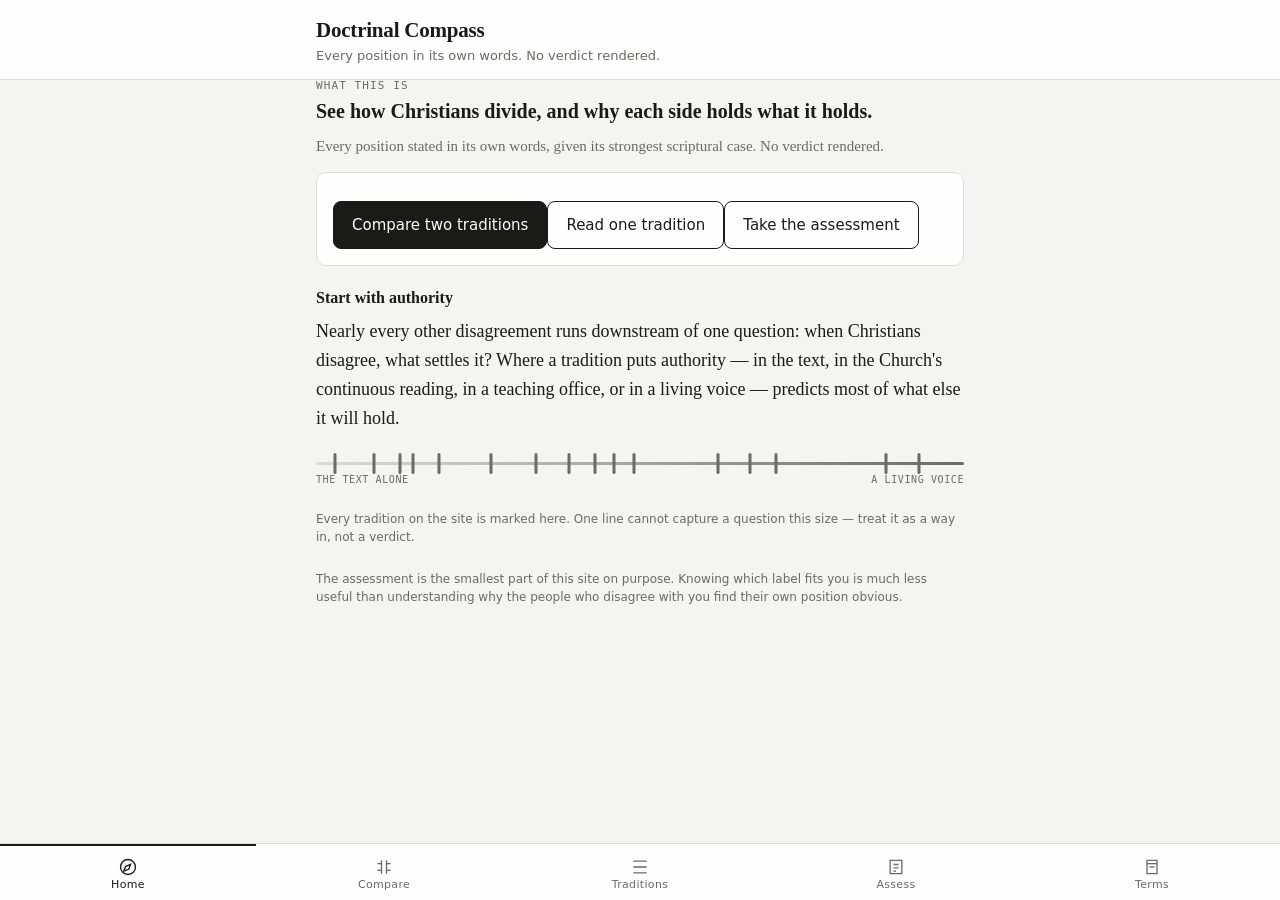
==== index.html @ 399a0737 "Add files via upload" ====
<!doctype html>
<html lang="en">
<head>
<meta charset="utf-8">
<meta name="viewport" content="width=device-width, initial-scale=1, viewport-fit=cover">
<title>Doctrinal Compass — how Christian traditions differ, and why</title>
<meta name="description" content="Compare Christian traditions side by side: where each places authority, which books it receives, and how it understands God. Every position stated in its own words, with its own scriptural case. No verdict rendered.">
<meta name="theme-color" content="#f5f4f1">

<meta property="og:title" content="Doctrinal Compass">
<meta property="og:description" content="Compare Christian traditions side by side. Every position in its own words, with its own scriptural case. No verdict rendered.">
<meta property="og:type" content="website">
<meta property="og:url" content="https://doctrinalcompass.org/">

<link rel="canonical" href="https://doctrinalcompass.org/">
<link rel="stylesheet" href="styles.css">
</head>
<body>

<header class="masthead">
  <div class="wrap">
    <h1>Doctrinal Compass</h1>
    <p>Every position in its own words. No verdict rendered.</p>
  </div>
</header>

<main class="wrap" id="app"><!-- rendered by app.js --></main>

<nav class="tabs" aria-label="Sections">
  <a href="#/">
    <svg viewBox="0 0 24 24" aria-hidden="true"><circle cx="12" cy="12" r="9"/><path d="M15 9l-2.2 5.8L7 17l2.2-5.8z"/></svg>
    Home
  </a>
  <a href="#/compare">
    <svg viewBox="0 0 24 24" aria-hidden="true"><path d="M9 4v16M15 4v16"/><path d="M4 8h5M15 8h5M4 16h5M15 16h5"/></svg>
    Compare
  </a>
  <a href="#/traditions">
    <svg viewBox="0 0 24 24" aria-hidden="true"><path d="M4 5h16M4 12h16M4 19h16"/></svg>
    Traditions
  </a>
  <a href="#/test">
    <svg viewBox="0 0 24 24" aria-hidden="true"><path d="M5 4h14v16H5z"/><path d="M9 9h6M9 13h6M9 17h3"/></svg>
    Assess
  </a>
  <a href="#/glossary">
    <svg viewBox="0 0 24 24" aria-hidden="true"><path d="M6 4h12v16H6z"/><path d="M6 8h12"/><path d="M9 12h6"/></svg>
    Terms
  </a>
</nav>

<dialog class="glossary" id="glossary-dialog" aria-label="Definition"></dialog>

<noscript>
  <div class="wrap" style="padding:24px 16px">
    <h2>This site needs JavaScript</h2>
    <p>Every page here is built from one shared data file so that no tradition can drift out of sync with another. That rendering happens in your browser.</p>
  </div>
</noscript>

<script src="savecode.js"></script>
<script src="content.js"></script>
<script src="app.js"></script>
</body>
</html>
---- styles.css ----
/* Doctrinal Compass — styles.css
 *
 * Palette note: there is no single brand accent. The two comparison colours
 * (seat A slate-blue, seat B umber) are equal in weight and saturation on
 * purpose. Nothing on this site should look like the favoured side.
 */

:root {
  --paper:  #f5f4f1;
  --card:   #fffefc;
  --ink:    #1b1a17;
  --muted:  #6b6a64;
  --rule:   #dedcd6;
  --sunk:   #eceae5;

  --seat-a: #2e5266;
  --seat-b: #6b4e3d;
  --flag:   #8a6d1f;

  --serif: "Iowan Old Style", "Palatino Linotype", Palatino, Georgia, serif;
  --sans:  system-ui, -apple-system, "Segoe UI", Roboto, sans-serif;
  --mono:  ui-monospace, "SF Mono", SFMono-Regular, Menlo, Consolas, monospace;

  --pad: 16px;
}

* { box-sizing: border-box; }

html { -webkit-text-size-adjust: 100%; }

body {
  margin: 0;
  background: var(--paper);
  color: var(--ink);
  font: 400 17px/1.6 var(--serif);
  padding-bottom: calc(72px + env(safe-area-inset-bottom));
}

.wrap { max-width: 680px; margin: 0 auto; padding: 0 var(--pad); }

/* ---------- masthead ---------- */

header.masthead {
  border-bottom: 1px solid var(--rule);
  background: var(--card);
  padding: 18px 0 14px;
}

.masthead h1 {
  margin: 0;
  font: 600 21px/1.2 var(--serif);
  letter-spacing: -0.01em;
}

.masthead p {
  margin: 4px 0 0;
  font: 400 13px/1.4 var(--sans);
  color: var(--muted);
}

/* ---------- bottom nav ---------- */

nav.tabs {
  position: fixed;
  bottom: 0; left: 0; right: 0;
  display: flex;
  background: var(--card);
  border-top: 1px solid var(--rule);
  padding-bottom: env(safe-area-inset-bottom);
  z-index: 20;
}

nav.tabs a {
  flex: 1;
  min-height: 56px;
  display: flex;
  flex-direction: column;
  align-items: center;
  justify-content: center;
  gap: 2px;
  text-decoration: none;
  color: var(--muted);
  font: 500 11px/1 var(--sans);
  letter-spacing: 0.03em;
  border-top: 2px solid transparent;
}

nav.tabs a[aria-current="page"] { color: var(--ink); border-top-color: var(--ink); }
nav.tabs svg { width: 20px; height: 20px; fill: none; stroke: currentColor; stroke-width: 1.6; }

/* ---------- generic ---------- */

main { padding: 20px 0 32px; }

h2 { margin: 0 0 10px; font: 600 20px/1.25 var(--serif); }
h3 { margin: 22px 0 8px; font: 600 16px/1.3 var(--serif); }

p { margin: 0 0 14px; }

.lede { color: var(--muted); font-size: 15px; }

.eyebrow {
  font: 500 11px/1 var(--mono);
  letter-spacing: 0.1em;
  text-transform: uppercase;
  color: var(--muted);
  margin-bottom: 8px;
}

.card {
  background: var(--card);
  border: 1px solid var(--rule);
  border-radius: 10px;
  padding: 16px;
  margin-bottom: 14px;
}

.stack > * + * { margin-top: 12px; }

button, .btn {
  display: inline-flex;
  align-items: center;
  justify-content: center;
  min-height: 48px;
  padding: 0 18px;
  border: 1px solid var(--ink);
  border-radius: 8px;
  background: var(--ink);
  color: var(--card);
  font: 500 15px var(--sans);
  text-decoration: none;
  cursor: pointer;
}

button.ghost, .btn.ghost { background: transparent; color: var(--ink); }
button.small { min-height: 38px; font-size: 13px; padding: 0 12px; }
button:disabled { opacity: 0.45; cursor: default; }

button:focus-visible, a:focus-visible, select:focus-visible, textarea:focus-visible {
  outline: 2px solid var(--seat-a);
  outline-offset: 2px;
}

.row { display: flex; gap: 8px; flex-wrap: wrap; }
.row > * { flex: 1 1 auto; }

select, textarea {
  width: 100%;
  min-height: 48px;
  padding: 10px 12px;
  border: 1px solid var(--rule);
  border-radius: 8px;
  background: var(--card);
  color: var(--ink);
  font: 400 15px var(--sans);
}

textarea { min-height: 96px; font: 400 13px/1.5 var(--mono); word-break: break-all; }

/* ---------- glossary terms ---------- */

.term {
  border: 0;
  background: none;
  padding: 0;
  min-height: 0;
  font: inherit;
  color: inherit;
  border-bottom: 1px dotted var(--muted);
  cursor: pointer;
}

.term::after { content: "\00a0?"; font: 500 10px var(--mono); vertical-align: super; color: var(--muted); }

dialog.glossary {
  border: 1px solid var(--rule);
  border-radius: 12px;
  padding: 18px;
  max-width: 420px;
  width: calc(100% - 32px);
  background: var(--card);
  color: var(--ink);
}

dialog.glossary::backdrop { background: rgba(27, 26, 23, 0.4); }
dialog.glossary h4 { margin: 0 0 8px; font: 600 17px var(--serif); }
dialog.glossary p { font-size: 15px; }
dialog.glossary .also { font: 400 13px var(--sans); color: var(--muted); }

/* ---------- authority spectrum (the signature element) ---------- */

.spectrum { margin: 18px 0 6px; }

.spectrum-track {
  position: relative;
  height: 3px;
  background: linear-gradient(90deg, var(--rule), var(--muted));
  border-radius: 2px;
  margin: 30px 0 8px;
}

.spectrum-mark {
  position: absolute;
  top: -9px;
  width: 3px;
  height: 21px;
  background: var(--muted);
  border-radius: 2px;
  transform: translateX(-50%);
  transition: background 200ms ease;
}

.spectrum-mark.a { background: var(--seat-a); width: 5px; height: 27px; top: -12px; }
.spectrum-mark.b { background: var(--seat-b); width: 5px; height: 27px; top: -12px; }

.spectrum-ends {
  display: flex;
  justify-content: space-between;
  font: 500 10px/1.3 var(--mono);
  letter-spacing: 0.06em;
  text-transform: uppercase;
  color: var(--muted);
  gap: 12px;
}

.spectrum-ends span:last-child { text-align: right; }

/* ---------- comparison ---------- */

.seats { display: flex; gap: 8px; margin-bottom: 16px; }
.seats > div { flex: 1; min-width: 0; }

.seat-label {
  font: 500 11px/1 var(--mono);
  letter-spacing: 0.08em;
  text-transform: uppercase;
  margin-bottom: 6px;
}

.seat-label.a { color: var(--seat-a); }
.seat-label.b { color: var(--seat-b); }

.axis-block { border-top: 1px solid var(--rule); padding-top: 16px; margin-top: 16px; }
.axis-block h3 { margin-top: 0; }

.axis-question { font: 400 14px/1.5 var(--sans); color: var(--muted); margin-bottom: 14px; }

.position {
  border-left: 3px solid var(--rule);
  padding: 2px 0 2px 12px;
  margin-bottom: 14px;
}

.position.a { border-left-color: var(--seat-a); }
.position.b { border-left-color: var(--seat-b); }

.position .who { font: 600 13px/1.3 var(--sans); margin-bottom: 4px; }
.position .what { margin: 0 0 8px; font-size: 16px; }

.position .why {
  margin: 0;
  font-size: 15px;
  color: var(--ink);
  background: var(--sunk);
  padding: 10px 12px;
  border-radius: 6px;
}

.position .why b {
  display: block;
  font: 500 10px/1 var(--mono);
  letter-spacing: 0.08em;
  text-transform: uppercase;
  color: var(--muted);
  margin-bottom: 6px;
}

.refs { margin-top: 8px; font: 400 12px/1.5 var(--mono); color: var(--muted); }
.refs span { display: block; }

.divergence {
  font: 500 12px/1.4 var(--sans);
  color: var(--muted);
  padding: 8px 10px;
  background: var(--sunk);
  border-radius: 6px;
  margin-bottom: 14px;
}

/* ---------- verify flag ---------- */

.verify {
  display: inline-block;
  font: 600 9px/1 var(--mono);
  letter-spacing: 0.1em;
  color: var(--flag);
  border: 1px solid var(--flag);
  border-radius: 3px;
  padding: 3px 4px;
  vertical-align: 1px;
}

.unwritten {
  font: 400 14px var(--sans);
  color: var(--muted);
  background: var(--sunk);
  border-radius: 6px;
  padding: 12px;
}

/* ---------- list of traditions ---------- */

.tradition-list { list-style: none; margin: 0; padding: 0; }

.tradition-list li { border-bottom: 1px solid var(--rule); }

.tradition-list button {
  width: 100%;
  min-height: 60px;
  justify-content: flex-start;
  text-align: left;
  border: 0;
  border-radius: 0;
  background: none;
  color: var(--ink);
  padding: 12px 0;
  flex-direction: column;
  align-items: flex-start;
  gap: 3px;
}

.tradition-list .name { font: 600 16px var(--serif); }
.tradition-list .locus { font: 400 12px var(--sans); color: var(--muted); }

/* ---------- test ---------- */

.progress { font: 500 11px var(--mono); letter-spacing: 0.08em; color: var(--muted); margin-bottom: 10px; }

.progress-track { height: 2px; background: var(--rule); border-radius: 2px; margin-bottom: 20px; }
.progress-track span { display: block; height: 100%; background: var(--ink); border-radius: 2px; transition: width 220ms ease; }

.choice {
  display: block;
  width: 100%;
  text-align: left;
  min-height: 56px;
  padding: 14px;
  margin-bottom: 8px;
  border: 1px solid var(--rule);
  border-radius: 8px;
  background: var(--card);
  color: var(--ink);
  font: 400 16px/1.4 var(--serif);
  justify-content: flex-start;
}

.choice[aria-pressed="true"] { border-color: var(--ink); border-width: 2px; padding: 13px; }

.result-headline {
  font: 600 24px/1.2 var(--serif);
  margin: 6px 0 4px;
}

.result-sub { font: 400 14px var(--sans); color: var(--muted); margin-bottom: 18px; }

.result-caveat {
  font: 400 13px/1.55 var(--sans);
  color: var(--muted);
  border-left: 3px solid var(--rule);
  padding-left: 12px;
  margin-bottom: 18px;
}

.diverge-item { border-top: 1px solid var(--rule); padding: 14px 0; }
.diverge-item .axis-name { font: 600 14px var(--sans); margin-bottom: 6px; }
.diverge-item .mine, .diverge-item .theirs { font-size: 15px; margin: 0 0 6px; }
.diverge-item .tag { font: 500 10px var(--mono); letter-spacing: 0.08em; text-transform: uppercase; color: var(--muted); }

.company { font: 400 13px/1.5 var(--sans); color: var(--muted); }

/* ---------- misc ---------- */

.footnote { font: 400 12px/1.5 var(--sans); color: var(--muted); margin-top: 24px; }

[hidden] { display: none !important; }

.sr-only {
  position: absolute; width: 1px; height: 1px;
  padding: 0; margin: -1px; overflow: hidden;
  clip: rect(0,0,0,0); white-space: nowrap; border: 0;
}

@media (prefers-reduced-motion: reduce) {
  * { transition: none !important; }
}

@media (min-width: 620px) {
  body { font-size: 18px; }
  .seats { gap: 14px; }
}
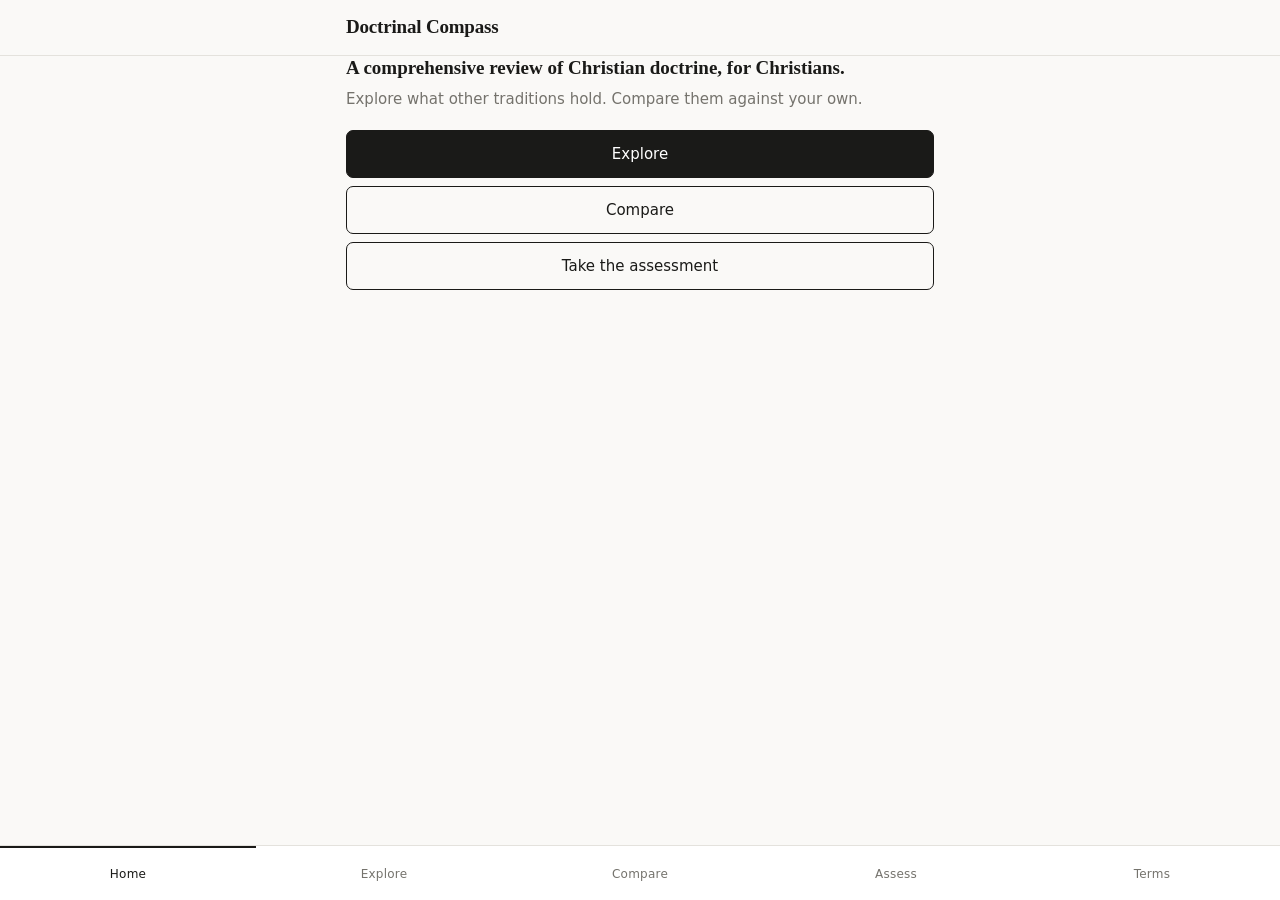
==== commit 342e7d3b: "Add files via upload" ====
--- a/index.html
+++ b/index.html
@@ -3,63 +3,1467 @@
 <head>
 <meta charset="utf-8">
 <meta name="viewport" content="width=device-width, initial-scale=1, viewport-fit=cover">
-<title>Doctrinal Compass — how Christian traditions differ, and why</title>
-<meta name="description" content="Compare Christian traditions side by side: where each places authority, which books it receives, and how it understands God. Every position stated in its own words, with its own scriptural case. No verdict rendered.">
-<meta name="theme-color" content="#f5f4f1">
-
-<meta property="og:title" content="Doctrinal Compass">
-<meta property="og:description" content="Compare Christian traditions side by side. Every position in its own words, with its own scriptural case. No verdict rendered.">
-<meta property="og:type" content="website">
-<meta property="og:url" content="https://doctrinalcompass.org/">
-
+<title>Doctrinal Compass</title>
+<meta name="description" content="A comprehensive review of Christian doctrine, for Christians. Explore what other traditions hold and compare them against your own.">
+<meta name="theme-color" content="#faf9f7">
 <link rel="canonical" href="https://doctrinalcompass.org/">
-<link rel="stylesheet" href="styles.css">
+<style>
+/* Doctrinal Compass — styles.css */
+
+:root {
+  --paper: #faf9f7;
+  --card:  #ffffff;
+  --ink:   #1a1a18;
+  --muted: #75736d;
+  --rule:  #e4e2dd;
+  --sunk:  #f1efea;
+
+  --a: #2f5568;
+  --b: #6d4f3c;
+
+  --serif: "Iowan Old Style", Palatino, Georgia, serif;
+  --sans:  system-ui, -apple-system, "Segoe UI", Roboto, sans-serif;
+  --mono:  ui-monospace, "SF Mono", Menlo, Consolas, monospace;
+}
+
+* { box-sizing: border-box; }
+html { -webkit-text-size-adjust: 100%; }
+
+body {
+  margin: 0;
+  background: var(--paper);
+  color: var(--ink);
+  font: 400 17px/1.55 var(--serif);
+  padding-bottom: calc(70px + env(safe-area-inset-bottom));
+}
+
+.wrap { max-width: 620px; margin: 0 auto; padding: 0 16px; }
+
+header.masthead { border-bottom: 1px solid var(--rule); padding: 16px 0; }
+.masthead h1 { margin: 0; font: 600 19px/1.2 var(--serif); letter-spacing: -0.01em; }
+
+nav.tabs {
+  position: fixed; bottom: 0; left: 0; right: 0;
+  display: flex; background: var(--card);
+  border-top: 1px solid var(--rule);
+  padding-bottom: env(safe-area-inset-bottom);
+  z-index: 20;
+}
+
+nav.tabs a {
+  flex: 1; min-height: 54px;
+  display: flex; align-items: center; justify-content: center;
+  text-decoration: none; color: var(--muted);
+  font: 500 12px var(--sans); letter-spacing: 0.02em;
+  border-top: 2px solid transparent;
+}
+
+nav.tabs a[aria-current="page"] { color: var(--ink); border-top-color: var(--ink); }
+
+main { padding: 22px 0 30px; }
+
+h2 { margin: 0 0 8px; font: 600 19px/1.25 var(--serif); }
+h3 { margin: 20px 0 6px; font: 600 15px/1.3 var(--serif); }
+p  { margin: 0 0 12px; }
+
+.lede { color: var(--muted); font: 400 15px/1.5 var(--sans); }
+
+.eyebrow {
+  font: 500 10px/1 var(--mono); letter-spacing: 0.1em;
+  text-transform: uppercase; color: var(--muted); margin-bottom: 7px;
+}
+
+.card {
+  background: var(--card); border: 1px solid var(--rule);
+  border-radius: 8px; padding: 14px; margin-bottom: 12px;
+}
+
+button, .btn {
+  display: flex; align-items: center; justify-content: center;
+  width: 100%; min-height: 48px; padding: 0 16px; margin-bottom: 8px;
+  border: 1px solid var(--ink); border-radius: 7px;
+  background: var(--ink); color: var(--card);
+  font: 500 15px var(--sans); text-decoration: none; cursor: pointer;
+}
+
+.btn.ghost, button.ghost { background: transparent; color: var(--ink); }
+button.small, .btn.small { min-height: 40px; font-size: 13px; width: auto; }
+button:focus-visible, a:focus-visible, select:focus-visible, textarea:focus-visible {
+  outline: 2px solid var(--a); outline-offset: 2px;
+}
+
+.row { display: flex; gap: 8px; }
+.row > * { flex: 1; margin-bottom: 0; }
+
+select, textarea {
+  width: 100%; min-height: 46px; padding: 9px 11px;
+  border: 1px solid var(--rule); border-radius: 7px;
+  background: var(--card); color: var(--ink); font: 400 15px var(--sans);
+}
+
+textarea { min-height: 84px; font: 400 12px/1.5 var(--mono); word-break: break-all; }
+
+/* glossary */
+.term { border: 0; background: none; padding: 0; margin: 0; min-height: 0; width: auto;
+        display: inline; font: inherit; color: inherit;
+        border-bottom: 1px dotted var(--muted); cursor: pointer; }
+.term::after { content: "\00a0?"; font: 500 9px var(--mono); vertical-align: super; color: var(--muted); }
+
+dialog.glossary {
+  border: 1px solid var(--rule); border-radius: 10px; padding: 16px;
+  max-width: 400px; width: calc(100% - 32px); background: var(--card); color: var(--ink);
+}
+dialog.glossary::backdrop { background: rgba(26,26,24,0.35); }
+dialog.glossary h4 { margin: 0 0 6px; font: 600 16px var(--serif); }
+dialog.glossary p { font: 400 15px/1.5 var(--sans); }
+
+/* authority bars */
+.auth { margin: 10px 0 14px; }
+.auth-row { display: flex; align-items: center; gap: 8px; margin-bottom: 5px; }
+.auth-row .k { flex: 0 0 96px; font: 500 11px var(--mono); letter-spacing: 0.04em;
+               text-transform: uppercase; color: var(--muted); }
+.auth-row .bar { flex: 1; height: 6px; background: var(--sunk); border-radius: 3px; overflow: hidden; }
+.auth-row .bar i { display: block; height: 100%; background: var(--muted); border-radius: 3px; }
+.auth-row.a .bar i { background: var(--a); }
+.auth-row.b .bar i { background: var(--b); }
+
+/* lists */
+.list { list-style: none; margin: 0; padding: 0; }
+.list li { border-bottom: 1px solid var(--rule); }
+.list button {
+  width: 100%; min-height: 58px; margin: 0; padding: 11px 0;
+  border: 0; border-radius: 0; background: none; color: var(--ink);
+  flex-direction: column; align-items: flex-start; gap: 2px; text-align: left;
+}
+.list .name { font: 600 16px var(--serif); }
+.list .locus { font: 400 12px var(--sans); color: var(--muted); }
+.list .agree { font: 500 11px var(--mono); color: var(--muted); }
+
+/* positions */
+.axis-block { border-top: 1px solid var(--rule); padding-top: 14px; margin-top: 14px; }
+.axis-block h3 { margin-top: 0; }
+.axis-q { font: 400 13px/1.45 var(--sans); color: var(--muted); margin-bottom: 12px; }
+
+.position { border-left: 3px solid var(--rule); padding-left: 11px; margin-bottom: 13px; }
+.position.a { border-left-color: var(--a); }
+.position.b { border-left-color: var(--b); }
+.position .who { font: 600 12px var(--sans); margin-bottom: 3px; }
+.position .what { margin: 0 0 7px; font-size: 16px; }
+.position .why { margin: 0; font: 400 15px/1.5 var(--serif);
+                 background: var(--sunk); padding: 9px 11px; border-radius: 5px; }
+.position .why b { display: block; font: 500 9px/1 var(--mono); letter-spacing: 0.08em;
+                   text-transform: uppercase; color: var(--muted); margin-bottom: 5px; }
+
+.refs { margin-top: 6px; font: 400 11px/1.5 var(--mono); color: var(--muted); }
+.refs span { display: block; }
+
+.note { font: 400 12px/1.45 var(--sans); color: var(--muted);
+        background: var(--sunk); border-radius: 5px; padding: 8px 10px; margin-bottom: 12px; }
+
+.verify { display: inline-block; font: 600 9px/1 var(--mono); letter-spacing: 0.08em;
+          color: #8a6d1f; border: 1px solid #8a6d1f; border-radius: 3px; padding: 2px 3px; }
+
+.unwritten { font: 400 13px var(--sans); color: var(--muted);
+             background: var(--sunk); border-radius: 5px; padding: 10px; margin: 0; }
+
+/* seats */
+.seats { display: flex; gap: 8px; margin-bottom: 14px; }
+.seats > div { flex: 1; min-width: 0; }
+.seat-label { font: 500 10px/1 var(--mono); letter-spacing: 0.08em;
+              text-transform: uppercase; margin-bottom: 5px; }
+.seat-label.a { color: var(--a); }
+.seat-label.b { color: var(--b); }
+
+/* test */
+.progress { font: 500 10px var(--mono); letter-spacing: 0.08em; color: var(--muted); margin-bottom: 8px; }
+.ptrack { height: 2px; background: var(--rule); margin-bottom: 18px; }
+.ptrack span { display: block; height: 100%; background: var(--ink); }
+
+.choice {
+  min-height: 54px; padding: 13px; margin-bottom: 7px;
+  border: 1px solid var(--rule); border-radius: 7px;
+  background: var(--card); color: var(--ink);
+  font: 400 16px/1.4 var(--serif); justify-content: flex-start; text-align: left;
+}
+
+/* result / agreeability */
+.score { font: 600 34px/1 var(--serif); margin: 2px 0 2px; }
+.score-sub { font: 400 13px var(--sans); color: var(--muted); margin-bottom: 16px; }
+.diverge { border-top: 1px solid var(--rule); padding: 12px 0; }
+.diverge .k { font: 500 10px var(--mono); letter-spacing: 0.08em;
+              text-transform: uppercase; color: var(--muted); }
+.diverge p { margin: 3px 0 8px; font-size: 15px; }
+
+.locked { text-align: center; padding: 30px 0; }
+.locked p { font: 400 15px var(--sans); color: var(--muted); }
+
+.footnote { font: 400 11px/1.45 var(--sans); color: var(--muted); margin-top: 18px; }
+
+[hidden] { display: none !important; }
+
+@media (prefers-reduced-motion: reduce) { * { transition: none !important; } }
+@media (min-width: 600px) { body { font-size: 18px; } }
+
+</style>
 </head>
 <body>
 
 <header class="masthead">
-  <div class="wrap">
-    <h1>Doctrinal Compass</h1>
-    <p>Every position in its own words. No verdict rendered.</p>
-  </div>
+  <div class="wrap"><h1>Doctrinal Compass</h1></div>
 </header>
 
-<main class="wrap" id="app"><!-- rendered by app.js --></main>
+<main class="wrap" id="app"></main>
 
 <nav class="tabs" aria-label="Sections">
-  <a href="#/">
-    <svg viewBox="0 0 24 24" aria-hidden="true"><circle cx="12" cy="12" r="9"/><path d="M15 9l-2.2 5.8L7 17l2.2-5.8z"/></svg>
-    Home
-  </a>
-  <a href="#/compare">
-    <svg viewBox="0 0 24 24" aria-hidden="true"><path d="M9 4v16M15 4v16"/><path d="M4 8h5M15 8h5M4 16h5M15 16h5"/></svg>
-    Compare
-  </a>
-  <a href="#/traditions">
-    <svg viewBox="0 0 24 24" aria-hidden="true"><path d="M4 5h16M4 12h16M4 19h16"/></svg>
-    Traditions
-  </a>
-  <a href="#/test">
-    <svg viewBox="0 0 24 24" aria-hidden="true"><path d="M5 4h14v16H5z"/><path d="M9 9h6M9 13h6M9 17h3"/></svg>
-    Assess
-  </a>
-  <a href="#/glossary">
-    <svg viewBox="0 0 24 24" aria-hidden="true"><path d="M6 4h12v16H6z"/><path d="M6 8h12"/><path d="M9 12h6"/></svg>
-    Terms
-  </a>
+  <a href="#/">Home</a>
+  <a href="#/explore">Explore</a>
+  <a href="#/compare">Compare</a>
+  <a href="#/test">Assess</a>
+  <a href="#/terms">Terms</a>
 </nav>
 
 <dialog class="glossary" id="glossary-dialog" aria-label="Definition"></dialog>
 
-<noscript>
-  <div class="wrap" style="padding:24px 16px">
-    <h2>This site needs JavaScript</h2>
-    <p>Every page here is built from one shared data file so that no tradition can drift out of sync with another. That rendering happens in your browser.</p>
-  </div>
-</noscript>
-
-<script src="savecode.js"></script>
-<script src="content.js"></script>
-<script src="app.js"></script>
+<noscript><div class="wrap" style="padding:24px 0"><p>This site needs JavaScript.</p></div></noscript>
+
+<script>
+/* ============================================================
+   ==                                                        ==
+   ==   E D I T   B E L O W   T H I S   L I N E              ==
+   ==                                                        ==
+   ==   Everything you add to the site lives in this block:  ==
+   ==   glossary terms, axes, traditions, positions, and     ==
+   ==   the assessment questions.                            ==
+   ==                                                        ==
+   ==   Rules that keep the site honest:                     ==
+   ==   - State each position in its own words.              ==
+   ==   - `why` is the reasoning from INSIDE that tradition. ==
+   ==   - `texts` are scripture ADDRESSES, never quotations. ==
+   ==   - Leave verify:true until YOU have read the source.  ==
+   ==   - Keep entries a similar length across traditions.   ==
+   ==                                                        ==
+   ==   Every comma, quote and brace matters. If the site    ==
+   ==   goes blank after an edit, you dropped one — use      ==
+   ==   GitHub's History to revert the last commit.          ==
+   ==                                                        ==
+   ============================================================ */
+
+/* Doctrinal Compass — content.js
+ *
+ * THIS IS THE ONLY FILE YOU EDIT TO ADD CONTENT.
+ * Every page on the site renders from this data, so a tradition page, an axis
+ * page and the comparison view can never drift out of sync with each other.
+ *
+ * Editing rules, so the site keeps its promise:
+ *   1. `what` states the position in the tradition's own terms. Never in the
+ *      terms of its critics.
+ *   2. `why` is the reasoning FROM INSIDE. It answers "why would a thoughtful
+ *      person hold this", not "what's wrong with this".
+ *   3. `texts` are scripture ADDRESSES, never quotations. A reference is
+ *      checkable; a quotation typed from memory is how sites like this die.
+ *   4. `sources` point at primary documents. Anything not personally checked
+ *      against the document keeps verify:true, which prints a VERIFY badge.
+ *      Set verify:false only after YOU have read it in the source.
+ *   5. Keep `what` roughly the same length across traditions on a given axis.
+ *      Unequal length is the most visible bias there is.
+ */
+
+window.DATA = (function () {
+  'use strict';
+
+  /* ================= GLOSSARY ================= */
+  /* Tap any <span data-term="id"> in the copy to open these. */
+
+  var glossary = {
+    'sola-scriptura': {
+      term: 'Sola scriptura',
+      body: 'Scripture is the only infallible rule of faith. Creeds, councils and confessions still carry real authority, but they are subordinate and can in principle be corrected by Scripture.',
+      also: 'Latin: "by Scripture alone." Often confused with solo scriptura.'
+    },
+    'solo-scriptura': {
+      term: 'Solo scriptura',
+      body: 'Scripture is the only authority at all, with no binding role for creed, council or church. The individual reader stands directly before the text.',
+      also: 'A distinct position from sola scriptura, though the two are often blurred together.'
+    },
+    'prima-scriptura': {
+      term: 'Prima scriptura',
+      body: 'Scripture is supreme, but tradition, reason and experience are genuine subordinate authorities rather than merely useful tools.',
+      also: 'Latin: "Scripture first."'
+    },
+    'magisterium': {
+      term: 'Magisterium',
+      body: 'The teaching office of the Catholic Church — the bishops in communion with the Bishop of Rome — charged with authentically interpreting the Word of God.',
+      also: 'Catholic teaching holds that the Magisterium serves the Word of God and is not above it.'
+    },
+    'sacred-tradition': {
+      term: 'Sacred Tradition',
+      body: 'The apostolic preaching handed on in the life of the Church. In Catholic and Orthodox teaching this is not a second body of facts added to the Bible, but the same deposit transmitted in a second mode.',
+      also: 'Distinguish from "traditions" (lowercase) meaning local customs, which both communions agree can change.'
+    },
+    'norma-normans': {
+      term: 'Norma normans / norma normata',
+      body: 'The "norming norm" and the "normed norm." Scripture norms everything else; the creeds and confessions are themselves normed by Scripture, and are authoritative because and insofar as they agree with it.',
+      also: 'Standard Lutheran vocabulary for how confessions can be binding without rivalling Scripture.'
+    },
+    'deuterocanon': {
+      term: 'Deuterocanonical books',
+      body: 'Books including Tobit, Judith, Wisdom, Sirach, Baruch and 1–2 Maccabees, plus additions to Esther and Daniel. Catholics and Orthodox receive them as Scripture; Protestants classify them as Apocrypha and exclude them from the canon.',
+      also: 'Greek-derived term meaning "second canon" — second in the order they were settled, not second in authority.'
+    },
+    'anagignoskomena': {
+      term: 'Anagignoskomena',
+      body: 'Greek for "those which are read." The Orthodox term for the books beyond the Protestant Old Testament that are read in the Church, received as Scripture though sometimes distinguished in rank.',
+      also: 'Orthodox canon lists vary somewhat between local churches.'
+    },
+    'material-sufficiency': {
+      term: 'Material vs. formal sufficiency',
+      body: 'Material sufficiency: everything necessary for salvation is contained in Scripture. Formal sufficiency: Scripture is also clear enough to be rightly interpreted without an external interpreting authority. Some traditions affirm the first and deny the second.',
+      also: 'This distinction resolves many arguments that otherwise talk past each other.'
+    },
+    'perspicuity': {
+      term: 'Perspicuity of Scripture',
+      body: 'The teaching that what is necessary for salvation is clear enough in Scripture that an ordinary reader, with ordinary means, can grasp it.',
+      also: 'Not a claim that every passage is easy.'
+    },
+    'adiaphora': {
+      term: 'Adiaphora',
+      body: 'Matters "indifferent" — practices neither commanded nor forbidden by Scripture, on which the church may legitimately decide for good order.',
+      also: 'Where a tradition draws this line largely determines how much freedom it allows.'
+    },
+    'ceni': {
+      term: 'CENI',
+      body: 'Command, Example and Necessary Inference — a hermeneutic that authorises a practice only if Scripture commands it, shows an approved example of it, or necessarily implies it.',
+      also: 'Paired with the "law of silence": where Scripture does not speak, neither do we.'
+    },
+    'regulative-principle': {
+      term: 'Regulative principle of worship',
+      body: 'Worship may include only what Scripture positively commands. Contrast the normative principle, which permits whatever Scripture does not forbid.',
+      also: 'The same two traditions can share a doctrine of Scripture and still worship very differently because of this.'
+    },
+    'apostolic-succession': {
+      term: 'Apostolic succession',
+      body: 'The continuity of ordained ministry, traced through the laying on of hands from the apostles, understood as guarding the continuity of apostolic teaching.',
+      also: 'Held by Catholic, Orthodox and Anglican bodies, understood differently in each.'
+    },
+    'ecumenical-council': {
+      term: 'Ecumenical council',
+      body: 'A council understood to speak for the whole Church. The first seven, from Nicaea in 325 to Nicaea II in 787, are received by both Catholic and Orthodox Christians.',
+      also: 'Rome counts later councils as ecumenical; the Orthodox do not.'
+    },
+    'homoousios': {
+      term: 'Homoousios',
+      body: 'Greek for "of the same substance." The Nicene term stating that the Son is of the same being as the Father, not merely similar to him.',
+      also: 'This single word is the historic dividing line on the nature of God.'
+    },
+    'filioque': {
+      term: 'Filioque',
+      body: 'Latin for "and the Son." The Western addition to the Nicene Creed stating that the Spirit proceeds from the Father and the Son. The East holds the Spirit proceeds from the Father.',
+      also: 'A disagreement about the creed itself and about who may amend it.'
+    },
+    'modalism': {
+      term: 'Modalism',
+      body: 'The view that Father, Son and Spirit are not three distinct persons but three modes, roles or manifestations of one single person.',
+      also: 'Groups described this way by others often reject the label and prefer their own terms.'
+    },
+    'subordinationism': {
+      term: 'Subordinationism',
+      body: 'The view that the Son, and often the Spirit, are lesser in being than the Father rather than equal in nature.',
+      also: 'Distinguish from functional subordination, which many Trinitarians affirm within an equality of being.'
+    },
+    'continuing-revelation': {
+      term: 'Continuing revelation',
+      body: 'The teaching that God still gives authoritative revelation beyond the biblical canon, whether through a living prophet, a governing body, or direct illumination.',
+      also: 'The canon question and this question are separate: a group can hold a closed canon and still expect ongoing guidance.'
+    },
+    'inner-light': {
+      term: 'Inner Light',
+      body: 'The Quaker term for the immediate presence of Christ teaching the individual and the gathered meeting directly, without an intermediary.',
+      also: 'Also called the Inward Light or "that of God in everyone."'
+    },
+    'inerrancy': {
+      term: 'Inerrancy',
+      body: 'The teaching that Scripture, in its original manuscripts, does not err in what it affirms. Distinguished by its own defenders from a wooden literalism.',
+      also: 'Held most explicitly by conservative evangelical bodies; other traditions prefer "infallible in matters of faith and practice."'
+    }
+  };
+
+  /* ================= AXES ================= */
+
+  var axes = [
+    {
+      id: 'authority',
+      name: 'Where authority sits',
+      question: 'When Christians disagree about what is true, what settles it? This is the deepest division on the site, and most other disagreements run downstream of it.',
+      written: true,
+      spectrum: { left: 'The text alone', right: 'A living voice' }
+    },
+    {
+      id: 'canon',
+      name: 'Which books count',
+      question: 'Before you can ask what Scripture teaches, you have to know what Scripture is. Which books belong, and is the list closed?',
+      written: true
+    },
+    {
+      id: 'godhead',
+      name: 'The nature of God',
+      question: 'Is God three distinct persons in one being, one person in three modes, or three distinct beings united in purpose? The historic creeds answer one way; several modern groups answer differently.',
+      written: true
+    },
+    { id: 'baptism',  name: 'Baptism',            question: 'Who is baptised, by what mode, and what does the act accomplish?', written: false },
+    { id: 'supper',   name: "The Lord's Supper",  question: 'In what sense, if any, is Christ present in the bread and cup?', written: false },
+    { id: 'salvation',name: 'Salvation and election', question: 'How is a person justified, and what part do God and the human will each play?', written: false },
+    { id: 'governance', name: 'Church governance', question: 'Who decides, and by what right? Bishops, elders, the congregation, or a central body?', written: false }
+  ];
+
+  /* ================= TRADITIONS ================= */
+  /* `locus` is the one-line answer to "where does authority sit". */
+  /* `auth` weights that answer 0–5 across four places authority can be put:  */
+  /*   s = scripture, c = the church / a teaching office,                     */
+  /*   t = tradition, r = direct or continuing revelation.                    */
+  /* These are relative weights, not scores. Nothing here ranks traditions.   */
+
+  var AUTH_KEYS = [
+    { k: 's', label: 'Scripture' },
+    { k: 'c', label: 'Church' },
+    { k: 't', label: 'Tradition' },
+    { k: 'r', label: 'Direct revelation' }
+  ];
+
+  var traditions = [
+    { id: 'restoration', name: 'Churches of Christ', family: 'Restoration Movement', locus: 'Scripture alone, no creeds', auth: { s: 5, c: 0, t: 0, r: 0 } },
+    { id: 'baptist',     name: 'Baptist',            family: 'Free Church',          locus: 'Scripture alone; confessions advisory', auth: { s: 5, c: 1, t: 0, r: 0 } },
+    { id: 'nondenom',    name: 'Non-denominational evangelical', family: 'Evangelical', locus: 'Scripture alone; little formal tradition', auth: { s: 5, c: 1, t: 0, r: 0 } },
+    { id: 'reformed',    name: 'Reformed / Presbyterian', family: 'Magisterial Reformation', locus: 'Scripture alone; confessions subordinate', auth: { s: 5, c: 1, t: 1, r: 0 } },
+    { id: 'lutheran',    name: 'Lutheran',           family: 'Magisterial Reformation', locus: 'Scripture norms the confessions', auth: { s: 5, c: 1, t: 2, r: 0 } },
+    { id: 'oneness',     name: 'Oneness Pentecostal', family: 'Pentecostal',          locus: 'Scripture alone, read through the apostolic pattern', auth: { s: 5, c: 1, t: 0, r: 1 } },
+    { id: 'adventist',   name: 'Seventh-day Adventist', family: 'Adventist',          locus: 'Scripture the standard; a prophetic gift under it', auth: { s: 5, c: 1, t: 0, r: 3 } },
+    { id: 'anabaptist',  name: 'Anabaptist / Mennonite', family: 'Radical Reformation', locus: 'Scripture read by the gathered congregation', auth: { s: 5, c: 3, t: 1, r: 1 } },
+    { id: 'pentecostal', name: 'Pentecostal',        family: 'Pentecostal',           locus: 'Scripture first; the Spirit still speaks under it', auth: { s: 4, c: 1, t: 1, r: 3 } },
+    { id: 'methodist',   name: 'Methodist / Wesleyan', family: 'Wesleyan',            locus: 'Scripture first; tradition, reason, experience follow', auth: { s: 4, c: 2, t: 3, r: 2 } },
+    { id: 'anglican',    name: 'Anglican / Episcopal', family: 'English Reformation', locus: 'Scripture supreme; tradition and reason under it', auth: { s: 4, c: 3, t: 3, r: 0 } },
+    { id: 'jw',          name: "Jehovah's Witnesses", family: 'Bible Student movement', locus: 'Scripture, interpreted by the Governing Body', auth: { s: 4, c: 5, t: 0, r: 1 } },
+    { id: 'orthodox',    name: 'Eastern Orthodox',   family: 'Eastern Christianity',  locus: 'Scripture within Holy Tradition', auth: { s: 3, c: 4, t: 5, r: 0 } },
+    { id: 'catholic',    name: 'Roman Catholic',     family: 'Western Catholicism',   locus: 'Scripture and Tradition, read by the Magisterium', auth: { s: 3, c: 5, t: 5, r: 0 } },
+    { id: 'lds',         name: 'Latter-day Saints',  family: 'Latter Day Saint movement', locus: 'Open canon and living prophets', auth: { s: 3, c: 5, t: 1, r: 5 } },
+    { id: 'quaker',      name: 'Quaker (Friends)',   family: 'Radical Reformation',   locus: 'The Spirit speaking directly; Scripture secondary', auth: { s: 2, c: 2, t: 1, r: 5 } }
+  ];
+
+  /* ================= POSITIONS ================= */
+  /* Key format: "traditionId:axisId" */
+
+  var P = {};
+
+  function set(trad, axis, obj) { P[trad + ':' + axis] = obj; }
+
+  /* ---------- AXIS: authority ---------- */
+
+  set('catholic', 'authority', {
+    what: 'Scripture and <span data-term="sacred-tradition">Sacred Tradition</span> are two modes of transmitting one deposit of revelation, and the <span data-term="magisterium">Magisterium</span> is charged with interpreting it authentically. Catholic teaching describes the teaching office as serving the Word of God, not standing above it.',
+    why: 'The Church existed and preached before a single New Testament book was written, and it was the Church that recognised which books were apostolic. On this reading, a Bible detached from the community that produced and canonised it has no way to settle disputed readings, and the history of division is taken as evidence of that.',
+    texts: ['2 Thessalonians 2:15', '1 Timothy 3:15', 'Matthew 16:18–19', 'Acts 15:1–29'],
+    sources: [
+      { ref: 'Dei Verbum 9–10 (Second Vatican Council, 1965)', verify: true },
+      { ref: 'Catechism of the Catholic Church 80–87', verify: true }
+    ],
+    caution: 'Frequently caricatured as "the Bible plus extra rules." That is a two-source theory the Church itself rejected in the drafting of Dei Verbum. State it as one source in two modes.'
+  });
+
+  set('orthodox', 'authority', {
+    what: 'Scripture exists <em>within</em> Holy Tradition rather than alongside it. Tradition is the whole life of the Spirit in the Church — Scripture, the seven <span data-term="ecumenical-council">ecumenical councils</span>, the Fathers, the liturgy and the icons — and Scripture is the Church\'s own book, read inside that life.',
+    why: 'If the Church, guided by the Spirit, is what recognised the canon, then the Church\'s continuing mind is the natural context for reading it. Orthodoxy resists locating final authority in any single office, holding instead that the whole body of the faithful guards the faith, which is why a council is received as true rather than true by decree.',
+    texts: ['2 Thessalonians 2:15', 'John 16:13', '1 Timothy 3:15', 'Acts 15:28'],
+    sources: [
+      { ref: 'Confession of Dositheus (Synod of Jerusalem, 1672)', verify: true },
+      { ref: 'Encyclical of the Eastern Patriarchs (1848)', verify: true }
+    ],
+    caution: 'Not "Scripture plus councils." Tradition is the interpretive matrix, not a supplement.'
+  });
+
+  set('lutheran', 'authority', {
+    what: 'Scripture is the <span data-term="norma-normans">norma normans</span> — the only rule and norm by which all teachers and teachings are judged. The ecumenical creeds and the Lutheran confessions are binding as normed norms: authoritative because, and insofar as, they agree with Scripture.',
+    why: 'Confessions exist so that "Scripture alone" does not collapse into "my reading alone." A public, subscribable statement of what the church teaches lets a congregation hold its pastors accountable to something checkable, while leaving the confession itself answerable to the text.',
+    texts: ['2 Timothy 3:15–17', 'Galatians 1:8–9', 'John 5:39'],
+    sources: [
+      { ref: 'Formula of Concord, Epitome, "Of the Comprehensive Summary, Rule and Norm"', verify: true },
+      { ref: 'Book of Concord (1580)', verify: true }
+    ]
+  });
+
+  set('reformed', 'authority', {
+    what: 'Scripture is the only infallible rule of faith and practice, and its authority rests on God as its author rather than on the church\'s testimony. What is necessary is either stated in Scripture or may be deduced from it by good and necessary consequence.',
+    why: 'The church can err and has erred, so an authority that could correct the church has to stand outside it. The inward witness of the Spirit, not an institutional ruling, is what finally persuades a reader that Scripture is God\'s word — which keeps the ultimate authority from being an office that could itself go wrong.',
+    texts: ['2 Timothy 3:16–17', 'Isaiah 8:20', 'Acts 17:11', '1 Corinthians 4:6'],
+    sources: [
+      { ref: 'Westminster Confession of Faith 1.4–1.6, 1.10 (1646)', verify: true }
+    ]
+  });
+
+  set('anglican', 'authority', {
+    what: 'Scripture contains all things necessary to salvation, so nothing may be required as an article of faith that cannot be proved from it. The Church has authority in controversies of faith and may order rites and ceremonies, but may not decree anything contrary to Scripture, and councils may err.',
+    why: 'This leaves a deliberately wide field of <span data-term="adiaphora">adiaphora</span> — matters Scripture does not settle, where the church may order its common life by reason and received custom. The aim is a church that can hold real internal disagreement without either binding consciences beyond Scripture or dissolving into private judgement.',
+    texts: ['2 Timothy 3:16–17', 'Acts 15:28', '1 Corinthians 14:40'],
+    sources: [
+      { ref: 'Thirty-Nine Articles VI, XX, XXI (1571)', verify: true },
+      { ref: 'Richard Hooker, Of the Laws of Ecclesiastical Polity (1593–97)', verify: true }
+    ],
+    caution: 'The "three-legged stool" of equal legs is a 20th-century popularisation. Hooker ordered them, with Scripture supreme.'
+  });
+
+  set('baptist', 'authority', {
+    what: 'Scripture is the sole authority for faith and practice, with no binding creed above it. Confessions are published as testimony of what a body of churches believes, but they are advisory, and each congregation is finally answerable to the text itself.',
+    why: 'Baptists came out of a conviction that neither state nor bishop may bind a conscience, and that a church is a gathered body of believers who have read and responded for themselves. Making any confession binding would recreate the very authority they left, so the text alone is left standing over every congregation equally.',
+    texts: ['2 Timothy 3:16–17', 'Acts 17:11', 'Matthew 15:6–9'],
+    sources: [
+      { ref: 'Second London Baptist Confession 1.1–1.10 (1689)', verify: true },
+      { ref: 'Baptist Faith and Message, Article I (1925, rev. 1963, 2000)', verify: true }
+    ]
+  });
+
+  set('methodist', 'authority', {
+    what: '<span data-term="prima-scriptura">Prima scriptura</span>: Scripture is primary, and tradition, reason and experience are genuine but subordinate authorities used to read and apply it. This is often called the Wesleyan Quadrilateral.',
+    why: 'A doctrine that cannot be recognised in Christian history, cannot survive examination, and has no answering witness in a believer\'s life is treated as suspect for that reason. The three secondary sources are not rival authorities but the ordinary means by which Scripture is understood rather than merely quoted.',
+    texts: ['2 Timothy 3:16–17', 'Acts 15:28', 'Romans 8:16', 'Luke 24:32'],
+    sources: [
+      { ref: 'Articles of Religion V (1784)', verify: true },
+      { ref: 'United Methodist Book of Discipline, "Our Theological Task"', verify: true }
+    ],
+    caution: 'The term "quadrilateral" was coined by Albert Outler, not by Wesley, and Outler later regretted it because it implied four equal sides. Scripture is primary.'
+  });
+
+  set('anabaptist', 'authority', {
+    what: 'Scripture is authoritative, read through a Christ-centred and New-Testament-prioritising lens, and interpreted by the gathered congregation rather than by scholars or officials. Discipleship is treated as the key that unlocks the text.',
+    why: 'On this reading the New Testament fulfils and reinterprets the Old, so Christ\'s teaching and example govern how earlier commands apply. Interpretation belongs to the assembled community because a text meant to be lived is tested by whether a body of people can actually live it together.',
+    texts: ['Matthew 5:17–48', 'Matthew 18:15–20', '1 Corinthians 14:29', 'John 13:34–35'],
+    sources: [
+      { ref: 'Schleitheim Confession (1527)', verify: true },
+      { ref: 'Dordrecht Confession (1632)', verify: true }
+    ]
+  });
+
+  set('restoration', 'authority', {
+    what: 'Scripture alone, with creeds and post-apostolic tradition explicitly rejected as authoritative. The classic hermeneutic is <span data-term="ceni">command, example and necessary inference</span>, paired with a law of silence: where Scripture does not speak, the church does not either.',
+    why: 'Every creed in history was written by someone, and each one became a new test of fellowship that divided Christians further. Restoring the practice of the New Testament church exactly — and adding nothing to it — is understood as the only ground on which all Christians could unite, because it is the only ground nobody invented.',
+    texts: ['1 Peter 4:11', 'Colossians 3:17', 'Revelation 22:18–19', '2 John 9'],
+    sources: [
+      { ref: 'Thomas Campbell, Declaration and Address (1809)', verify: true }
+    ]
+  });
+
+  set('pentecostal', 'authority', {
+    what: 'Scripture is the infallible and authoritative rule of faith and conduct. Prophecy, tongues and other gifts are expected to continue, but are explicitly tested by and subordinate to Scripture, so they guide and confirm rather than add doctrine.',
+    why: 'The book of Acts is read as descriptive of normal church life rather than of a closed apostolic era, so a church without the gifts looks truncated. Because a subjective impression can be wrong, Scripture is kept as the fixed standard against which every claimed word is weighed.',
+    texts: ['Acts 2:17–18', '1 Corinthians 14:29–33', '1 Thessalonians 5:19–21', 'Joel 2:28'],
+    sources: [
+      { ref: 'Assemblies of God, Statement of Fundamental Truths, Truth 1', verify: true }
+    ]
+  });
+
+  set('nondenom', 'authority', {
+    what: 'Scripture alone, usually with a short statement of faith and no formal confessional tradition. Authority in practice sits with the local congregation and its teaching pastor rather than with any denominational body.',
+    why: 'Denominational machinery is seen as an accumulation of human decisions that obscures a plain text and divides Christians over matters the Bible does not require. A short doctrinal basis is meant to secure the essentials while leaving everything else free.',
+    texts: ['2 Timothy 3:16–17', 'Acts 17:11', 'Ephesians 4:4–6'],
+    sources: [
+      { ref: 'Varies by congregation — no single normative document', verify: false }
+    ],
+    caution: 'This is the least uniform entry on the site. Individual churches range from near-Reformed to near-Pentecostal.'
+  });
+
+  set('quaker', 'authority', {
+    what: 'The primary rule is the immediate revelation of the Spirit — the <span data-term="inner-light">Inner Light</span> — speaking to the individual and the gathered meeting. Scripture is received as a true declaration of the fountain, and as a secondary rule subordinate to the Spirit who gave it.',
+    why: 'The reasoning is that the Spirit who inspired the text must be present to open it, or reading produces only the letter. Since the same Spirit does not contradict himself, a leading is tested against Scripture and against the discernment of the meeting rather than taken as private licence.',
+    texts: ['John 1:9', 'John 16:13', 'Jeremiah 31:33–34', '1 John 2:27'],
+    sources: [
+      { ref: 'Robert Barclay, Apology, Propositions 2–3 (1676)', verify: true }
+    ],
+    caution: 'Uniquely among the groups here, this places experience above the written text in formal rank.'
+  });
+
+  set('adventist', 'authority', {
+    what: 'Scripture is affirmed as the sole standard by which all teaching is tested. Alongside this, the writings of Ellen G. White are recognised as an authoritative expression of the prophetic gift — described within the tradition as a lesser light leading to the greater light of Scripture.',
+    why: 'If the gift of prophecy is listed among the gifts given to the church, then its presence is expected rather than surprising, and its function is to apply and confirm Scripture rather than to supply new doctrine. Scripture is deliberately retained as the court of appeal so the prophetic gift remains testable.',
+    texts: ['Isaiah 8:20', 'Revelation 12:17', 'Revelation 19:10', 'Joel 2:28', '1 Thessalonians 5:20–21'],
+    sources: [
+      { ref: '28 Fundamental Beliefs, 1 (The Holy Scriptures) and 18 (The Gift of Prophecy)', verify: true }
+    ],
+    caution: 'The relationship between formal sola scriptura and a functioning prophetic authority is discussed and disputed inside the tradition itself, not only by outsiders.'
+  });
+
+  set('oneness', 'authority', {
+    what: 'Scripture is the sole authority, read through what is understood as the apostolic pattern — that the practice recorded in Acts shows how the apostles actually applied Christ\'s commands, and is therefore normative.',
+    why: 'On this reading, later creeds introduced philosophical categories the apostles never used, so the way to recover apostolic Christianity is to return to what the apostles are recorded as doing. Acts is treated as the interpretive key to the epistles rather than the reverse.',
+    texts: ['Acts 2:38', 'Acts 4:12', 'John 5:39', 'Colossians 3:17'],
+    sources: [
+      { ref: 'United Pentecostal Church International, Articles of Faith', verify: true }
+    ]
+  });
+
+  set('jw', 'authority', {
+    what: 'The Bible is held to be the sole authority, published in the New World Translation. Authoritative understanding of it is provided by the Governing Body, identified as the faithful and discreet slave appointed to give spiritual food at the proper time.',
+    why: 'The argument is that Scripture itself shows people needing a guide to understand what they read, and that Christ promised an appointed channel to feed his household. A single teaching channel is understood as the means by which the congregation stays united in doctrine rather than fragmenting.',
+    texts: ['Matthew 24:45–47', 'Acts 8:30–31', '1 Corinthians 1:10'],
+    sources: [
+      { ref: 'Watch Tower publications on the faithful and discreet slave', verify: true }
+    ],
+    caution: 'Formally biblicist, functionally magisterial. State both; the site does not adjudicate whether that is a contradiction.'
+  });
+
+  set('lds', 'authority', {
+    what: 'An open canon and <span data-term="continuing-revelation">continuing revelation</span> through living prophets. The Bible is received as the word of God as far as it is translated correctly, alongside the Book of Mormon, the Doctrine and Covenants and the Pearl of Great Price.',
+    why: 'The reasoning is that God has always dealt with his people through prophets, and that nothing in Scripture announces the practice would stop. A living prophetic office is understood as the way God addresses circumstances the ancient text does not speak to, and as the reason the canon was never formally closed.',
+    texts: ['Amos 3:7', 'Ephesians 2:20', 'James 1:5', 'Revelation 14:6'],
+    sources: [
+      { ref: 'Articles of Faith 8–9 (1842)', verify: true }
+    ]
+  });
+
+  /* ---------- AXIS: canon ---------- */
+
+  set('catholic', 'canon', {
+    what: '73 books: the 66 received by Protestants plus the <span data-term="deuterocanon">deuterocanonical</span> books, defined at the Council of Trent. The canon is closed; public revelation ended with the apostolic age.',
+    why: 'These books were in the Greek Old Testament used by the early Church and were read as Scripture for centuries before anyone proposed removing them. Trent\'s definition is understood as ratifying long-standing use rather than inventing a canon.',
+    texts: [],
+    sources: [{ ref: 'Council of Trent, Session IV (1546)', verify: true }]
+  });
+
+  set('orthodox', 'canon', {
+    what: 'A wider Old Testament than the Protestant canon, including the <span data-term="anagignoskomena">anagignoskomena</span>. Lists vary somewhat between local churches; the Ethiopian Orthodox canon is broader still. The New Testament of 27 books is universally received and the canon is closed.',
+    why: 'The canon is understood as settled by the Church\'s use in worship over time rather than by a single defining decree, which is why some variation between local churches is tolerated without alarm.',
+    texts: [],
+    sources: [{ ref: 'Received canon lists of the local Orthodox churches', verify: true }]
+  });
+
+  set('lutheran', 'canon', {
+    what: '66 books. The Apocrypha are valued as useful and good to read but are not held to be Scripture and cannot establish doctrine. The canon is closed.',
+    why: 'The distinction preserves the historic Christian practice of reading these books while denying them the power to settle a doctrinal dispute, on the ground that the Hebrew canon is the Old Testament the apostles treated as Scripture.',
+    texts: [],
+    sources: [{ ref: 'Luther\'s Bible (1534) placement of the Apocrypha between the Testaments', verify: true }]
+  });
+
+  set('reformed', 'canon', {
+    what: '66 books, with the Apocrypha explicitly excluded and given no authority in the Church beyond that of other human writings. The canon is closed.',
+    why: 'If the canon\'s authority comes from God rather than from the Church\'s recognition, then books that the Hebrew Scriptures never included cannot be added to it by later ecclesiastical decision.',
+    texts: [],
+    sources: [{ ref: 'Westminster Confession of Faith 1.2–1.3 (1646)', verify: true }]
+  });
+
+  set('anglican', 'canon', {
+    what: '66 books as the doctrinal canon. The Apocrypha are read for example of life and instruction of manners, but not used to establish any doctrine. The canon is closed.',
+    why: 'This keeps the ancient lectionary practice of reading these books publicly while limiting their function, which is characteristic of the wider Anglican approach to inherited custom.',
+    texts: [],
+    sources: [{ ref: 'Thirty-Nine Articles VI (1571)', verify: true }]
+  });
+
+  set('baptist', 'canon', { what: '66 books. The Apocrypha are not Scripture and carry no authority in the church. The canon is closed.', why: 'Follows the Reformed settlement on the canon; the Second London Confession reproduces the Westminster list closely.', texts: [], sources: [{ ref: 'Second London Baptist Confession 1.2–1.3 (1689)', verify: true }] });
+
+  set('methodist', 'canon', { what: '66 books as the canon of doctrine, following the Anglican article on sufficiency. The canon is closed.', why: 'Wesley\'s Articles of Religion abridged the Thirty-Nine Articles and retained the article on the sufficiency of Scripture largely intact.', texts: [], sources: [{ ref: 'Articles of Religion V (1784)', verify: true }] });
+
+  set('anabaptist', 'canon', { what: '66 books, with a working priority given to the New Testament where the two Testaments appear to point different directions. The canon is closed.', why: 'The Old Testament is read as fulfilled and reinterpreted in Christ, so his teaching governs how earlier commands — especially about the sword and the oath — apply now.', texts: ['Matthew 5:38–48'], sources: [{ ref: 'Dordrecht Confession (1632)', verify: true }] });
+
+  set('restoration', 'canon', { what: '66 books, with a strong working distinction between the Old Testament as history and the New Testament as the church\'s law. The canon is closed.', why: 'The old covenant is understood to have ended at the cross, so authority for church practice is drawn from the New Testament, and specifically from Acts and the epistles.', texts: ['Colossians 2:14', 'Hebrews 9:15–17'], sources: [{ ref: 'Declaration and Address (1809)', verify: true }] });
+
+  set('pentecostal', 'canon', { what: '66 books, closed. Continuing prophecy is affirmed but is explicitly not canonical and never adds to Scripture.', why: 'Keeping the canon closed is what allows the gifts to be tested; a prophecy that could amend Scripture would leave nothing fixed to test it against.', texts: ['1 Thessalonians 5:20–21'], sources: [{ ref: 'Assemblies of God, Statement of Fundamental Truths, Truth 1', verify: true }] });
+
+  set('nondenom', 'canon', { what: '66 books, closed. Typically stated briefly in a short statement of faith without further elaboration.', why: 'The Protestant canon is assumed rather than argued, since these congregations generally inherit it without a confessional tradition that debates it.', texts: [], sources: [{ ref: 'Varies by congregation', verify: false }] });
+
+  set('quaker', 'canon', { what: '66 books, closed as a canon. But because Scripture is a secondary rule under the Spirit, the boundary of the canon carries less weight here than in traditions where the text is the final authority.', why: 'If the Spirit is the primary rule, then settling the exact list of books is less decisive than discerning what the Spirit is saying through them now.', texts: [], sources: [{ ref: 'Barclay, Apology, Proposition 3 (1676)', verify: true }] });
+
+  set('adventist', 'canon', { what: '66 books, closed. Ellen G. White\'s writings are explicitly not added to the canon and are described within the tradition as a lesser light pointing to the greater.', why: 'The canon is kept closed precisely so that the prophetic gift remains subject to a fixed standard rather than becoming a rival to it.', texts: ['Isaiah 8:20'], sources: [{ ref: '28 Fundamental Beliefs, 1 and 18', verify: true }] });
+
+  set('oneness', 'canon', { what: '66 books, closed.', why: 'Shares the Protestant canon; the distinctive commitments lie in how Acts is used to interpret the rest, not in which books are received.', texts: [], sources: [{ ref: 'UPCI Articles of Faith', verify: true }] });
+
+  set('jw', 'canon', { what: '66 books, closed, published as the New World Translation. The divine name is restored in the text at many points where other translations render it LORD.', why: 'Restoring the divine name is understood as recovering something obscured in transmission, and as central to worship rather than a matter of translation preference.', texts: ['Psalm 83:18', 'Exodus 3:15'], sources: [{ ref: 'New World Translation, appendix on the divine name', verify: true }] });
+
+  set('lds', 'canon', { what: 'An open canon. The standard works are the Bible (King James Version), the Book of Mormon, the Doctrine and Covenants and the Pearl of Great Price, and further revelation may yet be added.', why: 'If God speaks through living prophets, then a permanently closed list would foreclose what he might still say. The canon is treated as the record of revelation rather than as its boundary.', texts: ['Amos 3:7', 'Revelation 14:6'], sources: [{ ref: 'Articles of Faith 8–9 (1842)', verify: true }] });
+
+  /* ---------- AXIS: godhead ---------- */
+
+  var NICENE_WHY = 'The reasoning is that Scripture calls Father, Son and Spirit God while insisting God is one, and addresses them as distinct — the Son prays to the Father, the Spirit is sent. <span data-term="homoousios">Homoousios</span> was adopted to hold both without collapsing the distinctions or dividing the being.';
+  var NICENE_TEXTS = ['Matthew 28:19', 'John 1:1–14', 'John 17:5', '2 Corinthians 13:14', 'Deuteronomy 6:4'];
+
+  function nicene(extraWhat, source, caution) {
+    return {
+      what: 'One God in three coequal, coeternal persons — Father, Son and Holy Spirit — of one being. ' + (extraWhat || ''),
+      why: NICENE_WHY,
+      texts: NICENE_TEXTS,
+      sources: [{ ref: source || 'Nicene-Constantinopolitan Creed (381)', verify: true }],
+      caution: caution
+    };
+  }
+
+  set('catholic', 'godhead', nicene('The creed is confessed with the <span data-term="filioque">filioque</span>: the Spirit proceeds from the Father and the Son.', 'Catechism of the Catholic Church 232–267', null));
+  set('orthodox', 'godhead', nicene('The creed is confessed without the <span data-term="filioque">filioque</span>: the Spirit proceeds from the Father.', 'Nicene-Constantinopolitan Creed (381), original form', 'The dispute is both about the doctrine and about whether any part of the Church may amend an ecumenical creed unilaterally.'));
+  set('lutheran', 'godhead', nicene('The three ecumenical creeds are received and printed at the head of the confessions.', 'Book of Concord, the three ecumenical creeds', null));
+  set('reformed', 'godhead', nicene('', 'Westminster Confession of Faith 2.3 (1646)', null));
+  set('anglican', 'godhead', nicene('', 'Thirty-Nine Articles I and V (1571)', null));
+  set('baptist', 'godhead', nicene('', 'Baptist Faith and Message, Article II', null));
+  set('methodist', 'godhead', nicene('', 'Articles of Religion I (1784)', null));
+  set('anabaptist', 'godhead', nicene('', 'Dordrecht Confession, Article I (1632)', null));
+  set('restoration', 'godhead', nicene('Affirmed from Scripture directly; the creed itself is not used as a test of fellowship.', 'Held from Scripture rather than by creedal subscription', null));
+  set('pentecostal', 'godhead', nicene('', 'Assemblies of God, Statement of Fundamental Truths, Truth 2', null));
+  set('nondenom', 'godhead', nicene('', 'Typically stated in the congregation\'s short statement of faith', null));
+  set('quaker', 'godhead', nicene('Historically affirmed, though some unprogrammed meetings today hold a range of views and do not require subscription.', 'Barclay, Apology (1676)', 'Modern liberal Friends vary considerably. State the historic position and the present range.'));
+  set('adventist', 'godhead', nicene('', '28 Fundamental Beliefs, 2–5', null));
+
+  set('oneness', 'godhead', {
+    what: 'One God who is one person, revealed in three <span data-term="modalism">modes or manifestations</span> — as Father in creation, Son in redemption, Spirit in the church. Jesus is understood as the name of the one God in the flesh, so Father, Son and Spirit are titles of one indivisible person.',
+    why: 'The reasoning is that the Old Testament is emphatic that God is one and alone, that the fullness of deity is said to dwell bodily in Christ, and that the apostles baptised in the single name of Jesus rather than reciting a formula of three. On this reading, three persons is the philosophical import the apostles never made.',
+    texts: ['Deuteronomy 6:4', 'Isaiah 9:6', 'Colossians 2:9', 'John 14:9', 'Acts 2:38'],
+    sources: [{ ref: 'UPCI Articles of Faith, the Fundamental Doctrine', verify: true }],
+    caution: 'Oneness believers generally reject the label "modalist" as a description imported by critics. The historic bodies classify this as outside the Nicene consensus; the group disputes that classification. The site reports both and renders no verdict.'
+  });
+
+  set('lds', 'godhead', {
+    what: 'The Godhead is three distinct beings — the Father, the Son and the Holy Ghost — perfectly one in purpose, will and glory but not one in substance. The Father and the Son are held to have glorified physical bodies; the Holy Ghost is a personage of spirit.',
+    why: 'The reasoning rests on passages where the Son is seen as distinct from and addressing the Father, on the account of the First Vision, and on a reading of scriptural oneness as unity of will rather than unity of substance. Nicene language is regarded as a later philosophical construction rather than an apostolic teaching.',
+    texts: ['John 17:20–23', 'Acts 7:55–56', 'Matthew 3:16–17', 'John 14:28'],
+    sources: [{ ref: 'Articles of Faith 1 (1842); Doctrine and Covenants 130:22', verify: true }],
+    caution: 'The historic bodies classify this as outside the Nicene consensus; Latter-day Saints self-identify as Christian and dispute that classification. The site reports both and renders no verdict.'
+  });
+
+  set('jw', 'godhead', {
+    what: 'Jehovah alone is God. Jesus is his first and only direct creation, the one through whom all other things were made, and is not equal to the Father. The holy spirit is God\'s active force rather than a person.',
+    why: 'The reasoning rests on texts where the Son is called firstborn of creation and beginning of the creation of God, where he states the Father is greater than he is, and where he is shown subject to the Father. The absence of the word "Trinity" from Scripture is treated as significant, and the doctrine is understood as a post-apostolic development.',
+    texts: ['John 14:28', 'Colossians 1:15', 'Revelation 3:14', '1 Corinthians 15:28', 'John 17:3'],
+    sources: [{ ref: 'Watch Tower publications on the nature of God', verify: true }],
+    caution: 'The historic bodies classify this as outside the Nicene consensus; Jehovah\'s Witnesses self-identify as Christian and dispute that classification. The site reports both and renders no verdict.'
+  });
+
+  /* ================= TEST ================= */
+  /* Each option lists the traditions whose stated position it matches. */
+  /* Keep options descriptive, never evaluative, and never use loaded words. */
+
+  var questions = [
+    {
+      id: 'q-auth-final',
+      axis: 'authority',
+      text: 'Two sincere Christians read the same passage and reach opposite conclusions. What finally settles it?',
+      options: [
+        { label: 'Scripture itself, read more carefully — nothing outside it can overrule it', t: ['reformed','baptist','lutheran','restoration','nondenom','oneness','adventist'] },
+        { label: 'Scripture read within the continuous teaching of the historic Church', t: ['orthodox','catholic','anglican'] },
+        { label: 'The church\'s appointed teaching authority gives the binding reading', t: ['catholic','jw'] },
+        { label: 'The Spirit gives understanding directly, to a person or a gathered body', t: ['quaker','pentecostal','anabaptist','lds'] }
+      ]
+    },
+    {
+      id: 'q-auth-creeds',
+      axis: 'authority',
+      text: 'What standing do the historic creeds have?',
+      options: [
+        { label: 'Binding, as authentic statements of the faith', t: ['catholic','orthodox','lutheran','anglican'] },
+        { label: 'Authoritative but subordinate — correctable by Scripture', t: ['reformed','methodist','baptist','anabaptist','adventist','pentecostal','nondenom'] },
+        { label: 'Useful summaries with no authority at all', t: ['restoration'] },
+        { label: 'Not binding, and in some respects mistaken', t: ['quaker','lds','jw','oneness'] }
+      ]
+    },
+    {
+      id: 'q-auth-tradition',
+      axis: 'authority',
+      text: 'A practice has been held by the Church for many centuries but is not stated in Scripture. What follows?',
+      options: [
+        { label: 'It should be dropped — silence is prohibition', t: ['restoration','baptist'] },
+        { label: 'It is permitted but cannot be required of anyone', t: ['reformed','lutheran','anglican','methodist','nondenom','pentecostal','adventist','anabaptist','oneness'] },
+        { label: 'Long use in the Church is itself a form of authority', t: ['catholic','orthodox'] },
+        { label: 'It depends entirely on whether the Spirit leads to it now', t: ['quaker','lds','jw'] }
+      ]
+    },
+    {
+      id: 'q-auth-prophecy',
+      axis: 'authority',
+      text: 'Does God still give authoritative revelation today?',
+      options: [
+        { label: 'No — revelation closed with the apostles', t: ['reformed','lutheran','baptist','restoration','anglican','methodist','catholic','orthodox','anabaptist','nondenom','oneness'] },
+        { label: 'The Spirit still speaks, but never in a way that adds to Scripture', t: ['pentecostal','quaker'] },
+        { label: 'Yes, through a recognised prophetic gift under Scripture', t: ['adventist'] },
+        { label: 'Yes, through living prophets or an appointed channel', t: ['lds','jw'] }
+      ]
+    },
+    {
+      id: 'q-canon-books',
+      axis: 'canon',
+      text: 'Which books belong in the Bible?',
+      options: [
+        { label: '66 — the Protestant canon', t: ['reformed','lutheran','baptist','methodist','anglican','anabaptist','restoration','pentecostal','nondenom','quaker','adventist','oneness','jw'] },
+        { label: '73 — including the deuterocanonical books', t: ['catholic'] },
+        { label: 'A wider canon, as received in the Eastern churches', t: ['orthodox'] },
+        { label: 'The Bible together with additional modern scripture', t: ['lds'] }
+      ]
+    },
+    {
+      id: 'q-canon-closed',
+      axis: 'canon',
+      text: 'Is the canon closed?',
+      options: [
+        { label: 'Yes, permanently', t: ['reformed','lutheran','baptist','methodist','anglican','anabaptist','restoration','pentecostal','nondenom','catholic','orthodox','quaker','adventist','oneness','jw'] },
+        { label: 'No — God may yet add to it', t: ['lds'] }
+      ]
+    },
+    {
+      id: 'q-god-nature',
+      axis: 'godhead',
+      text: 'What is the relationship between Father, Son and Spirit?',
+      options: [
+        { label: 'Three coequal persons in one being', t: ['catholic','orthodox','lutheran','reformed','anglican','baptist','methodist','anabaptist','restoration','pentecostal','nondenom','quaker','adventist'] },
+        { label: 'One person revealed in three modes or manifestations', t: ['oneness'] },
+        { label: 'Three distinct beings, perfectly united in purpose', t: ['lds'] },
+        { label: 'The Father alone is God; the Son is his created agent', t: ['jw'] }
+      ]
+    },
+    {
+      id: 'q-god-christ',
+      axis: 'godhead',
+      text: 'What is Christ in relation to the Father?',
+      options: [
+        { label: 'Eternally begotten, of the same being as the Father', t: ['catholic','orthodox','lutheran','reformed','anglican','baptist','methodist','anabaptist','restoration','pentecostal','nondenom','quaker','adventist'] },
+        { label: 'The one God himself, in human flesh', t: ['oneness'] },
+        { label: 'A distinct divine being, subordinate to the Father in his beginning', t: ['lds'] },
+        { label: 'The first and only direct creation of God', t: ['jw'] }
+      ]
+    }
+  ];
+
+  return {
+    glossary: glossary,
+    axes: axes,
+    traditions: traditions,
+    authKeys: AUTH_KEYS,
+    positions: P,
+    questions: questions
+  };
+})();
+
+</script>
+
+<script>
+/* ============================================================
+   ==                                                        ==
+   ==   E N G I N E  -  d o   n o t   e d i t                ==
+   ==                                                        ==
+   ==   Save codes, rendering, routing, scoring.             ==
+   ==   Nothing below needs changing to add content.         ==
+   ==                                                        ==
+   ============================================================ */
+
+/* Save codes: object -> JSON -> deflate -> base64url, and back. */
+
+(function (global) {
+  'use strict';
+
+  var FORMAT = 1;          // bump only if the byte layout itself changes
+  var FLAG_COMPRESSED = 1; // bit 0 of the flags byte
+
+  /* ---------- errors ---------------------------------------------------- */
+
+  // Thrown for every bad-code case, so your UI can catch one type and show
+  // err.message directly to the user. Messages are written to be read.
+  function SaveCodeError(message) {
+    this.name = 'SaveCodeError';
+    this.message = message;
+  }
+  SaveCodeError.prototype = Object.create(Error.prototype);
+  SaveCodeError.prototype.constructor = SaveCodeError;
+
+  /* ---------- base64url -------------------------------------------------- */
+  /* Standard base64 uses + / = which get mangled in URLs and look like typos.
+     base64url swaps them for - _ and drops the padding. */
+
+  function bytesToBase64Url(bytes) {
+    var bin = '';
+    var CHUNK = 0x8000; // apply() has an argument-count ceiling; chunk to stay under it
+    for (var i = 0; i < bytes.length; i += CHUNK) {
+      bin += String.fromCharCode.apply(null, bytes.subarray(i, i + CHUNK));
+    }
+    return btoa(bin).replace(/\+/g, '-').replace(/\//g, '_').replace(/=+$/, '');
+  }
+
+  function base64UrlToBytes(text) {
+    var b64 = text.replace(/-/g, '+').replace(/_/g, '/');
+    while (b64.length % 4) b64 += '='; // restore padding atob may want
+    var bin = atob(b64);
+    var bytes = new Uint8Array(bin.length);
+    for (var i = 0; i < bin.length; i++) bytes[i] = bin.charCodeAt(i);
+    return bytes;
+  }
+
+  /* ---------- checksum --------------------------------------------------- */
+  /* FNV-1a, truncated to 16 bits. Not security — it catches a dropped or
+     swapped character so the user gets "that code looks incomplete" instead
+     of a half-restored quiz. */
+
+  function checksum16(bytes) {
+    var h = 0x811c9dc5;
+    for (var i = 0; i < bytes.length; i++) {
+      h ^= bytes[i];
+      h = Math.imul(h, 0x01000193) >>> 0;
+    }
+    return h & 0xffff;
+  }
+
+  /* ---------- compression ------------------------------------------------ */
+  /* CompressionStream is built into the browser — no library needed.
+     'deflate-raw' omits the gzip header, which saves ~18 bytes.
+     If it is missing (very old browser), we store the JSON uncompressed and
+     record that in the flags byte, so decoding still works either way. */
+
+  var canCompress = typeof global.CompressionStream === 'function' &&
+                    typeof global.DecompressionStream === 'function';
+
+  function streamThrough(bytes, transform) {
+    var stream = new Blob([bytes]).stream().pipeThrough(transform);
+    return new Response(stream).arrayBuffer().then(function (buf) {
+      return new Uint8Array(buf);
+    });
+  }
+
+  function deflate(bytes) {
+    return streamThrough(bytes, new global.CompressionStream('deflate-raw'));
+  }
+
+  function inflate(bytes) {
+    return streamThrough(bytes, new global.DecompressionStream('deflate-raw'));
+  }
+
+  /* ---------- encode ----------------------------------------------------- */
+
+  /**
+   * Turn a plain object into a save code.
+   * Async because the browser's compressor is stream-based.
+   *
+   *   var code = await createSaveCode({ v: 1, answers: '31042...' });
+   */
+  function createSaveCode(data) {
+    var raw;
+    try {
+      raw = new TextEncoder().encode(JSON.stringify(data));
+    } catch (e) {
+      return Promise.reject(new SaveCodeError('That data could not be turned into a code.'));
+    }
+
+    var packed = canCompress
+      ? deflate(raw).catch(function () { return null; })
+      : Promise.resolve(null);
+
+    return packed.then(function (body) {
+      var flags = 0;
+      // Compression can make tiny payloads bigger. Keep whichever won.
+      if (body && body.length < raw.length) {
+        flags |= FLAG_COMPRESSED;
+      } else {
+        body = raw;
+      }
+
+      var sum = checksum16(body);
+      var out = new Uint8Array(4 + body.length);
+      out[0] = FORMAT;
+      out[1] = flags;
+      out[2] = (sum >> 8) & 0xff;
+      out[3] = sum & 0xff;
+      out.set(body, 4);
+
+      return bytesToBase64Url(out);
+    });
+  }
+
+  /* ---------- decode ----------------------------------------------------- */
+
+  /**
+   * Turn a save code back into the original object.
+   * Rejects with a SaveCodeError carrying a message you can show as-is.
+   *
+   *   try { state = await readSaveCode(input.value); }
+   *   catch (err) { showError(err.message); }
+   */
+  function readSaveCode(code) {
+    return Promise.resolve().then(function () {
+      // Users paste with stray spaces and line breaks. Strip them first.
+      var cleaned = String(code == null ? '' : code).replace(/\s+/g, '');
+      if (!cleaned) throw new SaveCodeError('Paste a save code first.');
+
+      var bytes;
+      try {
+        bytes = base64UrlToBytes(cleaned);
+      } catch (e) {
+        throw new SaveCodeError('That does not look like a save code.');
+      }
+      if (bytes.length < 5) throw new SaveCodeError('That save code is incomplete.');
+
+      var version = bytes[0];
+      if (version > FORMAT) {
+        throw new SaveCodeError('That code came from a newer version of this site.');
+      }
+
+      var flags = bytes[1];
+      var expected = (bytes[2] << 8) | bytes[3];
+      var body = bytes.subarray(4);
+
+      if (checksum16(body) !== expected) {
+        throw new SaveCodeError('That save code looks mistyped or incomplete.');
+      }
+
+      if (!(flags & FLAG_COMPRESSED)) return body;
+      if (!canCompress) {
+        throw new SaveCodeError('This browser cannot read compressed save codes.');
+      }
+      return inflate(body).catch(function () {
+        throw new SaveCodeError('That save code could not be read.');
+      });
+    }).then(function (raw) {
+      var text = new TextDecoder().decode(raw);
+      try {
+        return JSON.parse(text);
+      } catch (e) {
+        throw new SaveCodeError('That save code could not be read.');
+      }
+    });
+  }
+
+  /* ---------- localStorage ----------------------------------------------- */
+  /* Every call is wrapped: localStorage throws in some private-browsing modes
+     and when the origin's quota is full. A site that cannot remember state is
+     annoying; a site that crashes because it cannot remember state is broken. */
+
+  var STORAGE_KEY = 'cdt:state:v1';
+
+  function saveLocal(state) {
+    try {
+      global.localStorage.setItem(STORAGE_KEY, JSON.stringify(state));
+      return true;
+    } catch (e) {
+      return false;
+    }
+  }
+
+  function loadLocal() {
+    try {
+      var text = global.localStorage.getItem(STORAGE_KEY);
+      return text ? JSON.parse(text) : null;
+    } catch (e) {
+      return null; // corrupt or unreadable: treat as no saved state
+    }
+  }
+
+  function clearLocal() {
+    try {
+      global.localStorage.removeItem(STORAGE_KEY);
+      return true;
+    } catch (e) {
+      return false;
+    }
+  }
+
+  /* ---------- exports ---------------------------------------------------- */
+
+  global.SaveCode = {
+    create: createSaveCode,
+    read: readSaveCode,
+    saveLocal: saveLocal,
+    loadLocal: loadLocal,
+    clearLocal: clearLocal,
+    Error: SaveCodeError,
+    STORAGE_KEY: STORAGE_KEY,
+    canCompress: canCompress
+  };
+})(typeof window !== 'undefined' ? window : this);
+
+
+/* Doctrinal Compass — app.js
+ * Renders every view from content.js. Add content there, not here.
+ */
+
+(function () {
+  'use strict';
+
+  var D = window.DATA;
+  var app = document.getElementById('app');
+  var dlg = document.getElementById('glossary-dialog');
+
+  var answers = [];
+  var step = 0;
+
+  /* ---------- helpers ---------- */
+
+  function byId(list, id) {
+    for (var i = 0; i < list.length; i++) if (list[i].id === id) return list[i];
+    return null;
+  }
+  function trad(id) { return byId(D.traditions, id); }
+  function axis(id) { return byId(D.axes, id); }
+  function pos(t, a) { return D.positions[t + ':' + a] || null; }
+  function esc(s) { return String(s).replace(/&/g, '&amp;').replace(/</g, '&lt;').replace(/>/g, '&gt;'); }
+  function go(h) { location.hash = h; }
+
+  function resetTest() {
+    answers = D.questions.map(function () { return -1; });
+    step = 0;
+  }
+
+  function taken() {
+    for (var i = 0; i < answers.length; i++) if (answers[i] >= 0) return true;
+    return false;
+  }
+
+  /* Agreeability: of the questions you answered, how many match this tradition. */
+  function agree(tId) {
+    var m = 0, n = 0;
+    D.questions.forEach(function (q, i) {
+      if (answers[i] < 0) return;
+      n++;
+      if (q.options[answers[i]].t.indexOf(tId) !== -1) m++;
+    });
+    return { matched: m, answered: n, pct: n ? Math.round(m / n * 100) : 0 };
+  }
+
+  function best() {
+    var top = null, topScore = -1;
+    D.traditions.forEach(function (t) {
+      var s = agree(t.id).matched;
+      if (s > topScore) { topScore = s; top = t.id; }
+    });
+    return top;
+  }
+
+  /* ---------- glossary ---------- */
+
+  document.addEventListener('click', function (e) {
+    var el = e.target.closest('[data-term]');
+    if (!el) return;
+    var g = D.glossary[el.getAttribute('data-term')];
+    if (!g) return;
+    dlg.innerHTML = '<h4>' + esc(g.term) + '</h4><p>' + g.body + '</p>' +
+                    '<button class="ghost small" data-close>Close</button>';
+    dlg.showModal();
+  });
+
+  dlg.addEventListener('click', function (e) {
+    if (e.target.hasAttribute('data-close') || e.target === dlg) dlg.close();
+  });
+
+  function wireTerms(root) {
+    root.querySelectorAll('[data-term]').forEach(function (el) {
+      el.className = 'term';
+      el.setAttribute('role', 'button');
+      el.setAttribute('tabindex', '0');
+      el.addEventListener('keydown', function (ev) {
+        if (ev.key === 'Enter' || ev.key === ' ') { ev.preventDefault(); el.click(); }
+      });
+    });
+  }
+
+  /* ---------- fragments ---------- */
+
+  function authBars(t, seat) {
+    return '<div class="auth">' + D.authKeys.map(function (k) {
+      var v = (t.auth[k.k] || 0) / 5 * 100;
+      return '<div class="auth-row' + (seat ? ' ' + seat : '') + '">' +
+             '<span class="k">' + esc(k.label) + '</span>' +
+             '<span class="bar"><i style="width:' + v + '%"></i></span></div>';
+    }).join('') + '</div>';
+  }
+
+  function positionBlock(tId, aId, seat) {
+    var t = trad(tId), p = pos(tId, aId);
+    var cls = 'position' + (seat ? ' ' + seat : '');
+    if (!p) {
+      return '<div class="' + cls + '"><div class="who">' + esc(t.name) + '</div>' +
+             '<p class="unwritten">Not written yet.</p></div>';
+    }
+    var h = '<div class="' + cls + '"><div class="who">' + esc(t.name) + '</div>';
+    h += '<p class="what">' + p.what + '</p>';
+    h += '<p class="why"><b>Why they hold it</b>' + p.why + '</p>';
+    if (p.texts && p.texts.length) h += '<div class="refs"><span>' + p.texts.map(esc).join(' &middot; ') + '</span></div>';
+    if (p.sources && p.sources.length) {
+      h += '<div class="refs">' + p.sources.map(function (s) {
+        return '<span>' + esc(s.ref) + (s.verify ? ' <span class="verify">VERIFY</span>' : '') + '</span>';
+      }).join('') + '</div>';
+    }
+    if (p.caution) h += '<div class="note" style="margin-top:7px">' + p.caution + '</div>';
+    return h + '</div>';
+  }
+
+  /* ---------- views ---------- */
+
+  function viewHome() {
+    return '<h2>A comprehensive review of Christian doctrine, for Christians.</h2>' +
+      '<p class="lede">Explore what other traditions hold. Compare them against your own.</p>' +
+      '<div style="margin-top:20px">' +
+        '<a class="btn" href="#/explore">Explore</a>' +
+        '<a class="btn ghost" href="#/compare">Compare</a>' +
+        '<a class="btn ghost" href="#/test">' + (taken() ? 'Retake the assessment' : 'Take the assessment') + '</a>' +
+      '</div>';
+  }
+
+  function viewExplore() {
+    var has = taken();
+    var list = D.traditions.slice();
+    if (has) list.sort(function (x, y) { return agree(y.id).pct - agree(x.id).pct; });
+
+    return '<p class="eyebrow">Explore</p>' +
+      '<h2>Sixteen traditions</h2>' +
+      '<p class="lede">' + (has
+        ? 'Ordered by how much you agreed with each.'
+        : 'Read any of them. Take the assessment to see an agreeability score here.') + '</p>' +
+      '<ul class="list">' + list.map(function (t) {
+        var a = has ? agree(t.id) : null;
+        return '<li><button onclick="location.hash=\'#/tradition/' + t.id + '\'">' +
+          '<span class="name">' + esc(t.name) + '</span>' +
+          '<span class="locus">' + esc(t.locus) + '</span>' +
+          (a ? '<span class="agree">' + a.pct + '% agreeable</span>' : '') +
+          '</button></li>';
+      }).join('') + '</ul>';
+  }
+
+  function viewTradition(id) {
+    var t = trad(id);
+    if (!t) return viewExplore();
+    var h = '<p class="eyebrow">' + esc(t.family) + '</p><h2>' + esc(t.name) + '</h2>';
+
+    if (taken()) {
+      var a = agree(t.id);
+      h += '<div class="score">' + a.pct + '%</div>' +
+           '<p class="score-sub">agreeable — you matched ' + a.matched + ' of ' + a.answered + ' answered questions.</p>';
+    }
+
+    h += '<p class="eyebrow">Where it puts authority</p>' + authBars(t);
+    h += '<p class="lede">' + esc(t.locus) + '</p>';
+
+    D.axes.forEach(function (ax) {
+      h += '<div class="axis-block"><h3>' + esc(ax.name) + '</h3>' +
+           positionBlock(t.id, ax.id, 'a') + '</div>';
+    });
+    return h + '<div style="margin-top:18px"><a class="btn ghost" href="#/compare?a=' + t.id + '">Compare</a></div>';
+  }
+
+  function viewCompare(q) {
+    if (!taken()) {
+      return '<div class="locked">' +
+        '<h2>Take the assessment first</h2>' +
+        '<p>Comparison shows how each tradition lines up against your own answers.</p>' +
+        '<div style="margin-top:18px"><a class="btn" href="#/test">Take the assessment</a>' +
+        '<a class="btn ghost" href="#/explore">Explore without it</a></div></div>';
+    }
+
+    var aId = q.a || best();
+    var bId = q.b || (aId === 'catholic' ? 'reformed' : 'catholic');
+    if (aId === bId) bId = aId === 'reformed' ? 'catholic' : 'reformed';
+    var ta = trad(aId), tb = trad(bId);
+
+    function sel(seat, cur) {
+      return '<select data-seat="' + seat + '">' + D.traditions.map(function (t) {
+        return '<option value="' + t.id + '"' + (t.id === cur ? ' selected' : '') + '>' + esc(t.name) + '</option>';
+      }).join('') + '</select>';
+    }
+
+    var h = '<p class="eyebrow">Compare</p>' +
+      '<div class="seats">' +
+        '<div><div class="seat-label a">A</div>' + sel('a', aId) + '</div>' +
+        '<div><div class="seat-label b">B</div>' + sel('b', bId) + '</div>' +
+      '</div>';
+
+    h += '<p class="eyebrow">You agree with</p>' +
+         '<p class="lede">' + esc(ta.name) + ' ' + agree(aId).pct + '% &middot; ' +
+         esc(tb.name) + ' ' + agree(bId).pct + '%</p>';
+
+    h += '<p class="eyebrow">Where each puts authority</p>' +
+         authBars(ta, 'a') + authBars(tb, 'b');
+
+    D.axes.forEach(function (ax) {
+      h += '<div class="axis-block"><h3>' + esc(ax.name) + '</h3>' +
+           positionBlock(aId, ax.id, 'a') + positionBlock(bId, ax.id, 'b') + '</div>';
+    });
+    return h;
+  }
+
+  function viewTest() {
+    if (!answers.length) resetTest();
+    if (step >= D.questions.length) { go('#/result'); return ''; }
+    var q = D.questions[step];
+
+    return '<div class="progress">' + (step + 1) + ' / ' + D.questions.length + '</div>' +
+      '<div class="ptrack"><span style="width:' + Math.round(step / D.questions.length * 100) + '%"></span></div>' +
+      '<h2>' + esc(q.text) + '</h2>' +
+      q.options.map(function (o, i) {
+        return '<button class="choice" data-answer="' + i + '">' + esc(o.label) + '</button>';
+      }).join('') +
+      '<div class="row" style="margin-top:12px">' +
+        (step > 0 ? '<button class="ghost small" data-back>Back</button>' : '') +
+        '<button class="ghost small" data-skip>Skip</button></div>';
+  }
+
+  function viewResult() {
+    if (!taken()) return '<h2>Nothing answered yet.</h2><a class="btn" href="#/test">Take the assessment</a>';
+
+    var bId = best(), bt = trad(bId), a = agree(bId);
+    var h = '<p class="eyebrow">Closest match</p><h2>' + esc(bt.name) + '</h2>' +
+            '<div class="score">' + a.pct + '%</div>' +
+            '<p class="score-sub">agreeable — ' + a.matched + ' of ' + a.answered + ' answered questions.</p>';
+
+    var diff = [];
+    D.questions.forEach(function (q, i) {
+      if (answers[i] < 0) return;
+      if (q.options[answers[i]].t.indexOf(bId) === -1) diff.push({ q: q, i: i });
+    });
+
+    if (diff.length) {
+      h += '<h3>Where you differ</h3>';
+      diff.forEach(function (d) {
+        var theirs = null;
+        d.q.options.forEach(function (o) { if (o.t.indexOf(bId) !== -1) theirs = o; });
+        var also = d.q.options[answers[d.i]].t.map(function (id) {
+          var t = trad(id); return t ? t.name : null;
+        }).filter(Boolean);
+
+        h += '<div class="diverge">' +
+          '<span class="k">You</span><p>' + esc(d.q.options[answers[d.i]].label) + '</p>' +
+          (theirs ? '<span class="k">' + esc(bt.name) + '</span><p>' + esc(theirs.label) + '</p>' : '') +
+          (also.length ? '<span class="k">Also answering this way</span><p class="lede">' + also.map(esc).join(', ') + '</p>' : '') +
+          '</div>';
+      });
+    }
+
+    h += '<h3>Save code</h3>' +
+      '<p class="lede">Nothing is stored on a server. This code holds your answers.</p>' +
+      '<textarea id="code-out" readonly></textarea>' +
+      '<div class="row"><button class="small" id="copy-code">Copy</button>' +
+      '<button class="ghost small" id="clear-code">Clear</button></div>' +
+      '<textarea id="code-in" placeholder="Paste a save code to restore" style="margin-top:12px"></textarea>' +
+      '<div class="row"><button class="ghost small" id="load-code">Restore</button></div>' +
+      '<p class="footnote" id="code-msg" hidden></p>' +
+      '<div style="margin-top:16px"><a class="btn ghost" href="#/compare?a=' + bId + '">Compare</a></div>';
+
+    return h;
+  }
+
+  function viewTerms() {
+    return '<p class="eyebrow">Terms</p><h2>Glossary</h2>' +
+      Object.keys(D.glossary).sort(function (x, y) {
+        return D.glossary[x].term.localeCompare(D.glossary[y].term);
+      }).map(function (k) {
+        var g = D.glossary[k];
+        return '<div class="axis-block"><h3>' + esc(g.term) + '</h3><p class="lede">' + g.body + '</p></div>';
+      }).join('');
+  }
+
+  /* ---------- routing ---------- */
+
+  function parseHash() {
+    var raw = location.hash.replace(/^#\/?/, ''), qs = {}, qi = raw.indexOf('?');
+    if (qi >= 0) {
+      raw.slice(qi + 1).split('&').forEach(function (p) {
+        var kv = p.split('=');
+        qs[decodeURIComponent(kv[0])] = decodeURIComponent(kv[1] || '');
+      });
+      raw = raw.slice(0, qi);
+    }
+    return { parts: raw.split('/').filter(Boolean), qs: qs };
+  }
+
+  function render() {
+    var r = parseHash(), head = r.parts[0] || '', html;
+
+    switch (head) {
+      case '':          html = viewHome(); break;
+      case 'explore':   html = viewExplore(); break;
+      case 'tradition': html = viewTradition(r.parts[1]); break;
+      case 'compare':   html = viewCompare(r.qs); break;
+      case 'test':      html = viewTest(); break;
+      case 'result':    html = viewResult(); break;
+      case 'terms':     html = viewTerms(); break;
+      default:          html = viewHome();
+    }
+
+    app.innerHTML = html;
+    wireTerms(app);
+    window.scrollTo(0, 0);
+
+    document.querySelectorAll('nav.tabs a').forEach(function (link) {
+      var target = link.getAttribute('href').replace(/^#\/?/, '').split('/')[0];
+      if (target === head) link.setAttribute('aria-current', 'page');
+      else link.removeAttribute('aria-current');
+    });
+
+    if (head === 'compare') wireCompare();
+    if (head === 'result') wireResult();
+  }
+
+  function wireCompare() {
+    app.querySelectorAll('select[data-seat]').forEach(function (s) {
+      s.addEventListener('change', function () {
+        go('#/compare?a=' + app.querySelector('[data-seat="a"]').value +
+           '&b=' + app.querySelector('[data-seat="b"]').value);
+      });
+    });
+  }
+
+  function wireResult() {
+    var out = document.getElementById('code-out');
+    var msg = document.getElementById('code-msg');
+    function say(t) { if (msg) { msg.textContent = t; msg.hidden = !t; } }
+
+    var payload = { v: 1, a: answers.map(function (n) { return n < 0 ? '-' : String(n); }).join('') };
+    window.SaveCode.saveLocal(payload);
+    window.SaveCode.create(payload).then(function (c) { if (out) out.value = c; })
+      .catch(function () { say('Could not build a save code here.'); });
+
+    document.getElementById('copy-code').addEventListener('click', function () {
+      if (!out.value) return;
+      if (navigator.clipboard) {
+        navigator.clipboard.writeText(out.value).then(
+          function () { say('Copied.'); },
+          function () { say('Copy blocked. Select it manually.'); });
+      } else { out.select(); say('Select it manually.'); }
+    });
+
+    document.getElementById('load-code').addEventListener('click', function () {
+      window.SaveCode.read(document.getElementById('code-in').value).then(function (o) {
+        if (!o || typeof o.a !== 'string') throw new Error('That save code could not be read.');
+        answers = o.a.split('').map(function (ch) { return ch === '-' ? -1 : Number(ch); });
+        while (answers.length < D.questions.length) answers.push(-1);
+        window.SaveCode.saveLocal(o);
+        render();
+      }).catch(function (e) { say(e && e.message ? e.message : 'That save code could not be read.'); });
+    });
+
+    document.getElementById('clear-code').addEventListener('click', function () {
+      window.SaveCode.clearLocal();
+      resetTest();
+      say('Cleared.');
+    });
+  }
+
+  /* ---------- test interaction ---------- */
+
+  function advance() {
+    step++;
+    if (step >= D.questions.length) { go('#/result'); return; }
+    app.innerHTML = viewTest();
+    wireTerms(app);
+    window.scrollTo(0, 0);
+  }
+
+  app.addEventListener('click', function (e) {
+    var c = e.target.closest('[data-answer]');
+    if (c) { answers[step] = Number(c.getAttribute('data-answer')); advance(); return; }
+    if (e.target.closest('[data-skip]')) { answers[step] = -1; advance(); return; }
+    if (e.target.closest('[data-back]')) {
+      step = Math.max(0, step - 1);
+      app.innerHTML = viewTest();
+      wireTerms(app);
+      window.scrollTo(0, 0);
+    }
+  });
+
+  /* ---------- boot ---------- */
+
+  resetTest();
+  var saved = window.SaveCode.loadLocal();
+  if (saved && typeof saved.a === 'string') {
+    answers = saved.a.split('').map(function (ch) { return ch === '-' ? -1 : Number(ch); });
+    while (answers.length < D.questions.length) answers.push(-1);
+  }
+
+  window.addEventListener('hashchange', render);
+  render();
+})();
+
+</script>
 </body>
 </html>
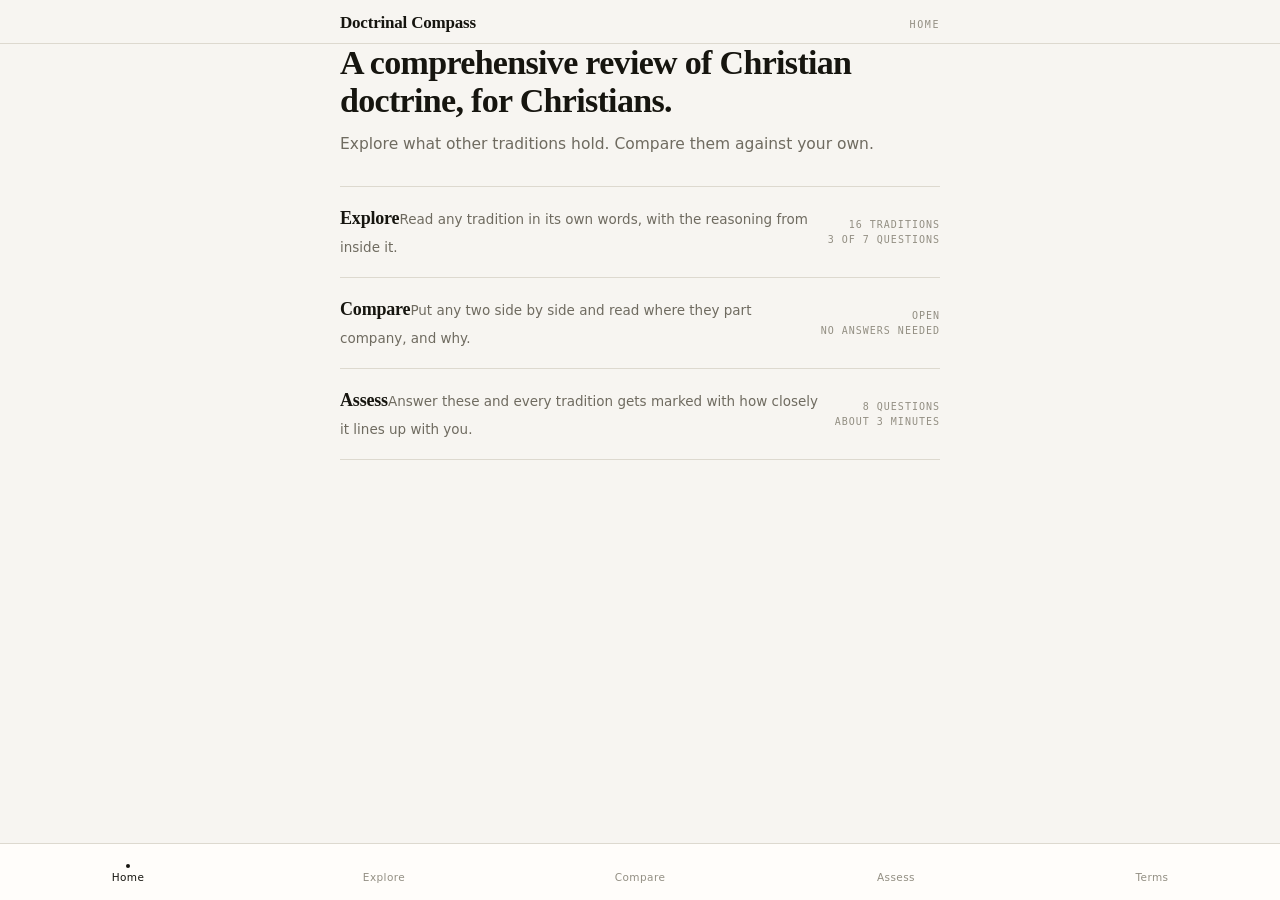
==== commit 32b062cb: "Add files via upload" ====
--- a/index.html
+++ b/index.html
@@ -5,25 +5,41 @@
 <meta name="viewport" content="width=device-width, initial-scale=1, viewport-fit=cover">
 <title>Doctrinal Compass</title>
 <meta name="description" content="A comprehensive review of Christian doctrine, for Christians. Explore what other traditions hold and compare them against your own.">
-<meta name="theme-color" content="#faf9f7">
+<meta name="theme-color" content="#f7f5f1">
 <link rel="canonical" href="https://doctrinalcompass.org/">
 <style>
-/* Doctrinal Compass — styles.css */
+/* ============================================================
+   Doctrinal Compass — styles
+   One file, no web fonts, no external requests. Mobile first.
+   ============================================================ */
 
 :root {
-  --paper: #faf9f7;
-  --card:  #ffffff;
-  --ink:   #1a1a18;
-  --muted: #75736d;
-  --rule:  #e4e2dd;
-  --sunk:  #f1efea;
-
+  /* surfaces */
+  --paper: #f7f5f1;
+  --card:  #fffdfa;
+  --sunk:  #efece4;
+  --ink:   #16150f;
+  --muted: #6f6b60;
+  --faint: #938f83;
+  --rule:  #ddd9cf;
+  --hair:  #e9e5dc;
+
+  /* the two comparison seats. deliberately equal in weight. */
   --a: #2f5568;
   --b: #6d4f3c;
-
-  --serif: "Iowan Old Style", Palatino, Georgia, serif;
+  --a-wash: #eaeff2;
+  --b-wash: #f3ede8;
+
+  /* agreement scale, green through red, in aged-ink tones */
+  --ag1: #2f6b45;
+  --ag2: #5c7a34;
+  --ag3: #94721c;
+  --ag4: #a35c2b;
+  --ag5: #8d3a31;
+
+  --serif: "Iowan Old Style", "Palatino Linotype", Palatino, Georgia, serif;
   --sans:  system-ui, -apple-system, "Segoe UI", Roboto, sans-serif;
-  --mono:  ui-monospace, "SF Mono", Menlo, Consolas, monospace;
+  --mono:  ui-monospace, "SF Mono", SFMono-Regular, Menlo, Consolas, monospace;
 }
 
 * { box-sizing: border-box; }
@@ -33,14 +49,92 @@
   margin: 0;
   background: var(--paper);
   color: var(--ink);
-  font: 400 17px/1.55 var(--serif);
-  padding-bottom: calc(70px + env(safe-area-inset-bottom));
-}
-
-.wrap { max-width: 620px; margin: 0 auto; padding: 0 16px; }
-
-header.masthead { border-bottom: 1px solid var(--rule); padding: 16px 0; }
-.masthead h1 { margin: 0; font: 600 19px/1.2 var(--serif); letter-spacing: -0.01em; }
+  font: 400 17px/1.6 var(--serif);
+  padding-bottom: calc(64px + env(safe-area-inset-bottom));
+  -webkit-font-smoothing: antialiased;
+}
+
+.wrap { max-width: 640px; margin: 0 auto; padding: 0 20px; }
+
+/* ---------- running head ---------- */
+
+header.masthead {
+  border-bottom: 1px solid var(--rule);
+  background: var(--paper);
+  position: sticky; top: 0; z-index: 10;
+}
+.masthead .wrap {
+  display: flex; align-items: baseline; justify-content: space-between;
+  gap: 12px; padding-top: 14px; padding-bottom: 12px;
+}
+.masthead h1 {
+  margin: 0; font: 600 17px/1 var(--serif);
+  letter-spacing: -0.012em;
+}
+.masthead .folio {
+  font: 500 10px/1 var(--mono); letter-spacing: 0.16em;
+  text-transform: uppercase; color: var(--faint);
+  white-space: nowrap;
+}
+
+main { padding: 26px 0 40px; }
+
+/* ---------- type scale ---------- */
+
+h2 {
+  margin: 0 0 10px;
+  font: 600 27px/1.15 var(--serif);
+  letter-spacing: -0.02em;
+}
+h3 {
+  margin: 0 0 8px;
+  font: 600 17px/1.3 var(--serif);
+  letter-spacing: -0.008em;
+}
+p { margin: 0 0 14px; }
+
+.lede { color: var(--muted); font: 400 15.5px/1.55 var(--sans); }
+.tiny { font: 400 12.5px/1.5 var(--sans); color: var(--muted); }
+
+.eyebrow {
+  font: 500 10px/1 var(--mono); letter-spacing: 0.18em;
+  text-transform: uppercase; color: var(--faint);
+  margin: 0 0 10px;
+}
+
+.rule { border: 0; border-top: 1px solid var(--rule); margin: 26px 0; }
+
+/* ---------- controls ---------- */
+
+button, .btn {
+  display: flex; align-items: center; justify-content: center; gap: 8px;
+  width: 100%; min-height: 50px; padding: 0 18px; margin: 0 0 9px;
+  border: 1px solid var(--ink); border-radius: 3px;
+  background: var(--ink); color: var(--card);
+  font: 500 15px var(--sans); text-decoration: none; cursor: pointer;
+  transition: background .14s ease, color .14s ease, border-color .14s ease;
+}
+.btn.ghost, button.ghost {
+  background: transparent; color: var(--ink); border-color: var(--rule);
+}
+.btn.ghost:hover, button.ghost:hover { border-color: var(--ink); }
+button.small, .btn.small { min-height: 40px; font-size: 13px; width: auto; padding: 0 14px; }
+
+button:focus-visible, a:focus-visible, select:focus-visible, [role=button]:focus-visible {
+  outline: 2px solid var(--a); outline-offset: 2px;
+}
+
+.row { display: flex; gap: 9px; }
+.row > * { flex: 1; margin-bottom: 0; }
+
+select {
+  width: 100%; min-height: 46px; padding: 10px 12px;
+  border: 1px solid var(--rule); border-radius: 3px;
+  background: var(--card); color: var(--ink);
+  font: 500 14px var(--sans);
+}
+
+/* ---------- bottom nav ---------- */
 
 nav.tabs {
   position: fixed; bottom: 0; left: 0; right: 0;
@@ -49,177 +143,329 @@
   padding-bottom: env(safe-area-inset-bottom);
   z-index: 20;
 }
-
 nav.tabs a {
-  flex: 1; min-height: 54px;
-  display: flex; align-items: center; justify-content: center;
-  text-decoration: none; color: var(--muted);
-  font: 500 12px var(--sans); letter-spacing: 0.02em;
+  flex: 1; min-height: 56px;
+  display: flex; flex-direction: column; align-items: center; justify-content: center;
+  gap: 3px; text-decoration: none; color: var(--faint);
+  font: 500 10.5px var(--sans); letter-spacing: 0.04em;
   border-top: 2px solid transparent;
 }
-
-nav.tabs a[aria-current="page"] { color: var(--ink); border-top-color: var(--ink); }
-
-main { padding: 22px 0 30px; }
-
-h2 { margin: 0 0 8px; font: 600 19px/1.25 var(--serif); }
-h3 { margin: 20px 0 6px; font: 600 15px/1.3 var(--serif); }
-p  { margin: 0 0 12px; }
-
-.lede { color: var(--muted); font: 400 15px/1.5 var(--sans); }
-
-.eyebrow {
-  font: 500 10px/1 var(--mono); letter-spacing: 0.1em;
-  text-transform: uppercase; color: var(--muted); margin-bottom: 7px;
-}
-
-.card {
-  background: var(--card); border: 1px solid var(--rule);
-  border-radius: 8px; padding: 14px; margin-bottom: 12px;
-}
-
-button, .btn {
-  display: flex; align-items: center; justify-content: center;
-  width: 100%; min-height: 48px; padding: 0 16px; margin-bottom: 8px;
-  border: 1px solid var(--ink); border-radius: 7px;
-  background: var(--ink); color: var(--card);
-  font: 500 15px var(--sans); text-decoration: none; cursor: pointer;
-}
-
-.btn.ghost, button.ghost { background: transparent; color: var(--ink); }
-button.small, .btn.small { min-height: 40px; font-size: 13px; width: auto; }
-button:focus-visible, a:focus-visible, select:focus-visible, textarea:focus-visible {
-  outline: 2px solid var(--a); outline-offset: 2px;
-}
-
-.row { display: flex; gap: 8px; }
-.row > * { flex: 1; margin-bottom: 0; }
-
-select, textarea {
-  width: 100%; min-height: 46px; padding: 9px 11px;
-  border: 1px solid var(--rule); border-radius: 7px;
-  background: var(--card); color: var(--ink); font: 400 15px var(--sans);
-}
-
-textarea { min-height: 84px; font: 400 12px/1.5 var(--mono); word-break: break-all; }
-
-/* glossary */
-.term { border: 0; background: none; padding: 0; margin: 0; min-height: 0; width: auto;
-        display: inline; font: inherit; color: inherit;
-        border-bottom: 1px dotted var(--muted); cursor: pointer; }
-.term::after { content: "\00a0?"; font: 500 9px var(--mono); vertical-align: super; color: var(--muted); }
+nav.tabs a .dot {
+  width: 4px; height: 4px; border-radius: 50%;
+  background: transparent; transition: background .14s ease;
+}
+nav.tabs a[aria-current="page"] { color: var(--ink); }
+nav.tabs a[aria-current="page"] .dot { background: var(--ink); }
+
+/* ---------- home ---------- */
+
+.hero { margin-bottom: 30px; }
+.hero h2 { font-size: 30px; line-height: 1.12; margin-bottom: 12px; }
+
+.doors { border-top: 1px solid var(--rule); }
+.door {
+  display: block; width: 100%; margin: 0; padding: 17px 0;
+  border: 0; border-bottom: 1px solid var(--rule); border-radius: 0;
+  background: none; color: var(--ink);
+  text-align: left; text-decoration: none;
+  display: grid; grid-template-columns: 1fr auto; align-items: center; gap: 14px;
+}
+.door .dt { font: 600 18px/1.2 var(--serif); letter-spacing: -0.01em; }
+.door .dd { font: 400 13.5px/1.45 var(--sans); color: var(--muted); margin-top: 3px; }
+.door .meta {
+  font: 500 10px/1.5 var(--mono); letter-spacing: 0.1em;
+  text-transform: uppercase; color: var(--faint); text-align: right;
+  white-space: nowrap;
+}
+.door:hover .dt { text-decoration: underline; text-underline-offset: 3px; }
+
+/* ---------- glossary term ---------- */
+
+.term {
+  border: 0; background: none; padding: 0; margin: 0; min-height: 0; width: auto;
+  display: inline; font: inherit; color: inherit; cursor: pointer;
+  border-bottom: 1px solid var(--rule);
+  box-shadow: inset 0 -1px 0 var(--rule);
+}
+.term::after {
+  content: "\00b0"; font: 600 11px var(--mono);
+  vertical-align: super; color: var(--faint); margin-left: 1px;
+}
 
 dialog.glossary {
-  border: 1px solid var(--rule); border-radius: 10px; padding: 16px;
-  max-width: 400px; width: calc(100% - 32px); background: var(--card); color: var(--ink);
-}
-dialog.glossary::backdrop { background: rgba(26,26,24,0.35); }
-dialog.glossary h4 { margin: 0 0 6px; font: 600 16px var(--serif); }
-dialog.glossary p { font: 400 15px/1.5 var(--sans); }
-
-/* authority bars */
-.auth { margin: 10px 0 14px; }
-.auth-row { display: flex; align-items: center; gap: 8px; margin-bottom: 5px; }
-.auth-row .k { flex: 0 0 96px; font: 500 11px var(--mono); letter-spacing: 0.04em;
-               text-transform: uppercase; color: var(--muted); }
-.auth-row .bar { flex: 1; height: 6px; background: var(--sunk); border-radius: 3px; overflow: hidden; }
-.auth-row .bar i { display: block; height: 100%; background: var(--muted); border-radius: 3px; }
-.auth-row.a .bar i { background: var(--a); }
-.auth-row.b .bar i { background: var(--b); }
-
-/* lists */
-.list { list-style: none; margin: 0; padding: 0; }
+  border: 1px solid var(--rule); border-radius: 4px; padding: 20px;
+  max-width: 420px; width: calc(100% - 32px);
+  background: var(--card); color: var(--ink);
+  box-shadow: 0 10px 40px rgba(22,21,15,0.14);
+}
+dialog.glossary::backdrop { background: rgba(22,21,15,0.4); }
+dialog.glossary .eyebrow { margin-bottom: 6px; }
+dialog.glossary h4 { margin: 0 0 9px; font: 600 20px/1.2 var(--serif); letter-spacing: -0.015em; }
+dialog.glossary p { font: 400 15.5px/1.55 var(--sans); margin: 0 0 12px; }
+dialog.glossary .also {
+  font: 400 13px/1.5 var(--sans); color: var(--muted);
+  border-top: 1px solid var(--hair); padding-top: 11px; margin-bottom: 16px;
+}
+
+/* ---------- authority profile ---------- */
+
+.auth { margin: 0 0 4px; }
+.auth-head {
+  display: flex; align-items: baseline; gap: 8px;
+  padding-bottom: 9px; margin-bottom: 11px;
+  border-bottom: 1px solid var(--hair);
+}
+.auth-head .lbl {
+  font: 500 10px/1 var(--mono); letter-spacing: 0.16em;
+  text-transform: uppercase; color: var(--faint);
+}
+.auth-head .val { font: 600 15px/1.2 var(--serif); }
+
+.auth-row {
+  display: grid; grid-template-columns: 1fr auto auto;
+  align-items: center; gap: 10px; padding: 6px 0;
+}
+.auth-row .k { font: 400 14.5px/1.3 var(--serif); }
+.auth-row .seg { display: flex; gap: 3px; }
+.auth-row .seg i {
+  display: block; width: 9px; height: 9px; border-radius: 1px;
+  background: transparent; border: 1px solid var(--rule);
+}
+.auth-row .seg i.on { background: var(--muted); border-color: var(--muted); }
+.auth-row.a .seg i.on { background: var(--a); border-color: var(--a); }
+.auth-row.b .seg i.on { background: var(--b); border-color: var(--b); }
+.auth-row .v {
+  font: 500 11px/1 var(--mono); letter-spacing: 0.04em;
+  color: var(--muted); text-align: right; min-width: 92px;
+}
+.auth-row.zero .k, .auth-row.zero .v { color: var(--faint); }
+
+/* the fingerprint: a compact inline restatement of the same four values */
+.fp { display: inline-flex; gap: 5px; vertical-align: middle; }
+.fp span { display: flex; gap: 1.5px; }
+.fp i {
+  display: block; width: 4px; height: 9px; border-radius: 0.5px;
+  background: var(--rule);
+}
+.fp i.on { background: var(--muted); }
+
+/* ---------- agreement ---------- */
+
+.ag {
+  display: inline-flex; align-items: center; gap: 7px;
+  border: 1px solid; border-radius: 2px; padding: 3px 7px 3px 6px;
+  font: 500 11px/1 var(--mono); letter-spacing: 0.06em; text-transform: uppercase;
+  white-space: nowrap;
+}
+.ag .meter { display: flex; gap: 2px; }
+.ag .meter i {
+  display: block; width: 4px; height: 8px; border-radius: 0.5px;
+  background: currentColor; opacity: 0.24;
+}
+.ag .meter i.on { opacity: 1; }
+.ag .n { font-variant-numeric: tabular-nums; opacity: 0.72; letter-spacing: 0.02em; }
+
+.ag-vclose { color: var(--ag1); border-color: var(--ag1); background: #eef4f0; }
+.ag-close  { color: var(--ag2); border-color: var(--ag2); background: #f1f3ea; }
+.ag-mixed  { color: var(--ag3); border-color: var(--ag3); background: #f6f2e4; }
+.ag-far    { color: var(--ag4); border-color: var(--ag4); background: #f7efe7; }
+.ag-vfar   { color: var(--ag5); border-color: var(--ag5); background: #f7ecea; }
+
+.ag-big { display: block; margin: 2px 0 16px; }
+.ag-big .word { font: 600 30px/1.1 var(--serif); letter-spacing: -0.02em; display: block; }
+.ag-big .word.ag-vclose { color: var(--ag1); }
+.ag-big .word.ag-close  { color: var(--ag2); }
+.ag-big .word.ag-mixed  { color: var(--ag3); }
+.ag-big .word.ag-far    { color: var(--ag4); }
+.ag-big .word.ag-vfar   { color: var(--ag5); }
+.ag-big .say { font: 400 14.5px/1.5 var(--sans); color: var(--muted); margin-top: 6px; }
+.ag-big .bar { display: flex; gap: 3px; margin-top: 11px; }
+.ag-big .bar i {
+  display: block; height: 5px; flex: 1; border-radius: 1px; background: var(--rule);
+}
+.ag-big .bar i.on.ag-vclose { background: var(--ag1); }
+.ag-big .bar i.on.ag-close  { background: var(--ag2); }
+.ag-big .bar i.on.ag-mixed  { background: var(--ag3); }
+.ag-big .bar i.on.ag-far    { background: var(--ag4); }
+.ag-big .bar i.on.ag-vfar   { background: var(--ag5); }
+
+/* ---------- index list ---------- */
+
+.list { list-style: none; margin: 0; padding: 0; border-top: 1px solid var(--rule); }
 .list li { border-bottom: 1px solid var(--rule); }
 .list button {
-  width: 100%; min-height: 58px; margin: 0; padding: 11px 0;
+  width: 100%; min-height: 0; margin: 0; padding: 15px 0;
   border: 0; border-radius: 0; background: none; color: var(--ink);
-  flex-direction: column; align-items: flex-start; gap: 2px; text-align: left;
-}
-.list .name { font: 600 16px var(--serif); }
-.list .locus { font: 400 12px var(--sans); color: var(--muted); }
-.list .agree { font: 500 11px var(--mono); color: var(--muted); }
-
-/* positions */
-.axis-block { border-top: 1px solid var(--rule); padding-top: 14px; margin-top: 14px; }
-.axis-block h3 { margin-top: 0; }
-.axis-q { font: 400 13px/1.45 var(--sans); color: var(--muted); margin-bottom: 12px; }
-
-.position { border-left: 3px solid var(--rule); padding-left: 11px; margin-bottom: 13px; }
-.position.a { border-left-color: var(--a); }
-.position.b { border-left-color: var(--b); }
-.position .who { font: 600 12px var(--sans); margin-bottom: 3px; }
-.position .what { margin: 0 0 7px; font-size: 16px; }
-.position .why { margin: 0; font: 400 15px/1.5 var(--serif);
-                 background: var(--sunk); padding: 9px 11px; border-radius: 5px; }
-.position .why b { display: block; font: 500 9px/1 var(--mono); letter-spacing: 0.08em;
-                   text-transform: uppercase; color: var(--muted); margin-bottom: 5px; }
-
-.refs { margin-top: 6px; font: 400 11px/1.5 var(--mono); color: var(--muted); }
-.refs span { display: block; }
-
-.note { font: 400 12px/1.45 var(--sans); color: var(--muted);
-        background: var(--sunk); border-radius: 5px; padding: 8px 10px; margin-bottom: 12px; }
-
-.verify { display: inline-block; font: 600 9px/1 var(--mono); letter-spacing: 0.08em;
-          color: #8a6d1f; border: 1px solid #8a6d1f; border-radius: 3px; padding: 2px 3px; }
-
-.unwritten { font: 400 13px var(--sans); color: var(--muted);
-             background: var(--sunk); border-radius: 5px; padding: 10px; margin: 0; }
-
-/* seats */
-.seats { display: flex; gap: 8px; margin-bottom: 14px; }
-.seats > div { flex: 1; min-width: 0; }
-.seat-label { font: 500 10px/1 var(--mono); letter-spacing: 0.08em;
-              text-transform: uppercase; margin-bottom: 5px; }
+  display: grid; grid-template-columns: 1fr auto; gap: 4px 14px;
+  align-items: center; text-align: left;
+}
+.list .name { font: 600 17px/1.25 var(--serif); letter-spacing: -0.01em; }
+.list .locus { font: 400 13px/1.4 var(--sans); color: var(--muted); grid-column: 1; }
+.list .right { grid-row: 1 / span 2; grid-column: 2; display: flex; align-items: center; }
+.list button:hover .name { text-decoration: underline; text-underline-offset: 3px; }
+
+/* ---------- positions ---------- */
+
+.axis-block { margin-top: 30px; }
+.axis-block > h3 {
+  padding-bottom: 8px; margin-bottom: 4px;
+  border-bottom: 1px solid var(--ink);
+}
+.axis-q { font: 400 13.5px/1.5 var(--sans); color: var(--muted); margin: 10px 0 16px; }
+
+.position { margin-bottom: 18px; }
+.position .who {
+  font: 500 10px/1 var(--mono); letter-spacing: 0.14em;
+  text-transform: uppercase; color: var(--faint); margin-bottom: 8px;
+}
+.position.a .who { color: var(--a); }
+.position.b .who { color: var(--b); }
+.position .what { margin: 0 0 12px; font-size: 16.5px; line-height: 1.55; }
+
+.position .why {
+  margin: 0; font: 400 15px/1.58 var(--serif);
+  background: var(--sunk); border-left: 2px solid var(--rule);
+  padding: 12px 14px; border-radius: 0 3px 3px 0;
+}
+.position.a .why { background: var(--a-wash); border-left-color: var(--a); }
+.position.b .why { background: var(--b-wash); border-left-color: var(--b); }
+.position .why b {
+  display: block; font: 500 9.5px/1 var(--mono); letter-spacing: 0.14em;
+  text-transform: uppercase; color: var(--muted); margin-bottom: 7px;
+}
+
+.apparatus { margin-top: 10px; }
+.apparatus dl { margin: 0; display: grid; grid-template-columns: auto 1fr; gap: 3px 12px; }
+.apparatus dt {
+  font: 500 9.5px/1.6 var(--mono); letter-spacing: 0.12em;
+  text-transform: uppercase; color: var(--faint); white-space: nowrap;
+}
+.apparatus dd {
+  margin: 0; font: 400 11.5px/1.6 var(--mono); color: var(--muted);
+  overflow-wrap: anywhere;
+}
+.apparatus dd + dd { margin-top: 1px; }
+
+.note {
+  font: 400 12.5px/1.5 var(--sans); color: var(--muted);
+  border-top: 1px solid var(--hair); padding-top: 9px; margin: 11px 0 0;
+}
+.note b {
+  font: 500 9.5px/1 var(--mono); letter-spacing: 0.12em;
+  text-transform: uppercase; color: var(--faint);
+  display: block; margin-bottom: 5px;
+}
+
+.unwritten {
+  font: 400 13.5px/1.55 var(--sans); color: var(--muted);
+  border: 1px dashed var(--rule); border-radius: 3px;
+  padding: 14px; margin: 0;
+}
+.unwritten b {
+  display: block; font: 500 9.5px/1 var(--mono); letter-spacing: 0.12em;
+  text-transform: uppercase; color: var(--faint); margin-bottom: 6px;
+}
+
+/* ---------- compare ---------- */
+
+.seats { display: grid; grid-template-columns: 1fr; gap: 12px; margin-bottom: 8px; }
+.seat-label {
+  font: 500 10px/1 var(--mono); letter-spacing: 0.14em;
+  text-transform: uppercase; margin-bottom: 6px;
+}
 .seat-label.a { color: var(--a); }
 .seat-label.b { color: var(--b); }
 
-/* test */
-.progress { font: 500 10px var(--mono); letter-spacing: 0.08em; color: var(--muted); margin-bottom: 8px; }
-.ptrack { height: 2px; background: var(--rule); margin-bottom: 18px; }
-.ptrack span { display: block; height: 100%; background: var(--ink); }
-
+.vs {
+  display: grid; grid-template-columns: 1fr 1fr; gap: 10px;
+  margin: 16px 0 0;
+}
+.vs > div { min-width: 0; }
+
+/* The authority comparison needs the full width per side on a phone:
+   two of these columns at 375px cramps the level words into two lines. */
+.vs-auth { display: grid; grid-template-columns: 1fr; gap: 4px; margin: 16px 0 0; }
+.vs-auth > div { min-width: 0; }
+.vs-auth > div + div { margin-top: 18px; }
+
+.swap { margin: 10px 0 0; }
+
+/* ---------- assessment ---------- */
+
+.progress {
+  display: flex; align-items: baseline; justify-content: space-between;
+  font: 500 10px var(--mono); letter-spacing: 0.14em;
+  text-transform: uppercase; color: var(--faint); margin-bottom: 9px;
+}
+.ptrack { display: flex; gap: 3px; margin-bottom: 26px; }
+.ptrack i {
+  display: block; height: 3px; flex: 1; border-radius: 1px; background: var(--rule);
+}
+.ptrack i.done { background: var(--ink); }
+.ptrack i.now  { background: var(--muted); }
+
+.q-axis { margin-bottom: 8px; }
 .choice {
-  min-height: 54px; padding: 13px; margin-bottom: 7px;
-  border: 1px solid var(--rule); border-radius: 7px;
+  min-height: 56px; padding: 15px 16px; margin-bottom: 8px;
+  border: 1px solid var(--rule); border-radius: 3px;
   background: var(--card); color: var(--ink);
-  font: 400 16px/1.4 var(--serif); justify-content: flex-start; text-align: left;
-}
-
-/* result / agreeability */
-.score { font: 600 34px/1 var(--serif); margin: 2px 0 2px; }
-.score-sub { font: 400 13px var(--sans); color: var(--muted); margin-bottom: 16px; }
-.diverge { border-top: 1px solid var(--rule); padding: 12px 0; }
-.diverge .k { font: 500 10px var(--mono); letter-spacing: 0.08em;
-              text-transform: uppercase; color: var(--muted); }
-.diverge p { margin: 3px 0 8px; font-size: 15px; }
-
-.locked { text-align: center; padding: 30px 0; }
-.locked p { font: 400 15px var(--sans); color: var(--muted); }
-
-.footnote { font: 400 11px/1.45 var(--sans); color: var(--muted); margin-top: 18px; }
+  font: 400 16px/1.45 var(--serif);
+  justify-content: flex-start; text-align: left;
+}
+.choice:hover { border-color: var(--ink); }
+.choice.picked { border-color: var(--ink); background: var(--sunk); }
+
+/* ---------- result ---------- */
+
+.diverge { border-top: 1px solid var(--hair); padding: 14px 0; }
+.diverge:first-of-type { border-top: 1px solid var(--rule); }
+.diverge .k {
+  font: 500 9.5px/1 var(--mono); letter-spacing: 0.14em;
+  text-transform: uppercase; color: var(--faint);
+}
+.diverge p { margin: 4px 0 11px; font-size: 15.5px; line-height: 1.45; }
+.diverge p:last-child { margin-bottom: 0; }
+.diverge .also { font: 400 12.5px/1.5 var(--sans); color: var(--muted); }
+
+.locked { padding: 26px 0; border-top: 1px solid var(--rule); }
+
+.footnote { font: 400 11.5px/1.5 var(--sans); color: var(--faint); margin-top: 22px; }
 
 [hidden] { display: none !important; }
 
 @media (prefers-reduced-motion: reduce) { * { transition: none !important; } }
-@media (min-width: 600px) { body { font-size: 18px; } }
-
+
+@media (min-width: 520px) {
+  .seats { grid-template-columns: 1fr 1fr; gap: 10px; }
+}
+
+@media (min-width: 620px) {
+  body { font-size: 17.5px; }
+  h2 { font-size: 30px; }
+  .hero h2 { font-size: 34px; }
+  .auth-row .seg i { width: 10px; height: 10px; }
+  .vs-auth { grid-template-columns: 1fr 1fr; gap: 10px; }
+  .vs-auth > div + div { margin-top: 0; }
+}
 </style>
 </head>
 <body>
 
 <header class="masthead">
-  <div class="wrap"><h1>Doctrinal Compass</h1></div>
+  <div class="wrap">
+    <h1>Doctrinal Compass</h1>
+    <span class="folio" id="folio"></span>
+  </div>
 </header>
 
 <main class="wrap" id="app"></main>
 
 <nav class="tabs" aria-label="Sections">
-  <a href="#/">Home</a>
-  <a href="#/explore">Explore</a>
-  <a href="#/compare">Compare</a>
-  <a href="#/test">Assess</a>
-  <a href="#/terms">Terms</a>
+  <a href="#/"><span class="dot"></span>Home</a>
+  <a href="#/explore"><span class="dot"></span>Explore</a>
+  <a href="#/compare"><span class="dot"></span>Compare</a>
+  <a href="#/test"><span class="dot"></span>Assess</a>
+  <a href="#/terms"><span class="dot"></span>Terms</a>
 </nav>
 
 <dialog class="glossary" id="glossary-dialog" aria-label="Definition"></dialog>
@@ -239,8 +485,8 @@
    ==   - State each position in its own words.              ==
    ==   - `why` is the reasoning from INSIDE that tradition. ==
    ==   - `texts` are scripture ADDRESSES, never quotations. ==
-   ==   - Leave verify:true until YOU have read the source.  ==
    ==   - Keep entries a similar length across traditions.   ==
+   ==   - Never add a source you have not seen yourself.     ==
    ==                                                        ==
    ==   Every comma, quote and brace matters. If the site    ==
    ==   goes blank after an edit, you dropped one — use      ==
@@ -248,142 +494,125 @@
    ==                                                        ==
    ============================================================ */
 
-/* Doctrinal Compass — content.js
- *
- * THIS IS THE ONLY FILE YOU EDIT TO ADD CONTENT.
- * Every page on the site renders from this data, so a tradition page, an axis
- * page and the comparison view can never drift out of sync with each other.
- *
- * Editing rules, so the site keeps its promise:
- *   1. `what` states the position in the tradition's own terms. Never in the
- *      terms of its critics.
- *   2. `why` is the reasoning FROM INSIDE. It answers "why would a thoughtful
- *      person hold this", not "what's wrong with this".
- *   3. `texts` are scripture ADDRESSES, never quotations. A reference is
- *      checkable; a quotation typed from memory is how sites like this die.
- *   4. `sources` point at primary documents. Anything not personally checked
- *      against the document keeps verify:true, which prints a VERIFY badge.
- *      Set verify:false only after YOU have read it in the source.
- *   5. Keep `what` roughly the same length across traditions on a given axis.
- *      Unequal length is the most visible bias there is.
- */
-
 window.DATA = (function () {
   'use strict';
 
-  /* ================= GLOSSARY ================= */
-  /* Tap any <span data-term="id"> in the copy to open these. */
+  /* ================= GLOSSARY =================
+     Written in plain English on purpose. `body` is the everyday
+     explanation; `also` is the finer point for someone who wants it.
+     If a definition needs a second technical term to make sense,
+     the definition is wrong — rewrite it, don't cross-reference it. */
 
   var glossary = {
     'sola-scriptura': {
       term: 'Sola scriptura',
-      body: 'Scripture is the only infallible rule of faith. Creeds, councils and confessions still carry real authority, but they are subordinate and can in principle be corrected by Scripture.',
-      also: 'Latin: "by Scripture alone." Often confused with solo scriptura.'
+      body: 'The Bible is the only authority that cannot be wrong. Creeds, councils and church teaching still carry real weight — but if any of them ever contradicts Scripture, Scripture wins.',
+      also: 'Latin for "by Scripture alone." Not the same as solo scriptura, which throws the creeds out entirely.'
     },
     'solo-scriptura': {
       term: 'Solo scriptura',
-      body: 'Scripture is the only authority at all, with no binding role for creed, council or church. The individual reader stands directly before the text.',
-      also: 'A distinct position from sola scriptura, though the two are often blurred together.'
+      body: 'Just me and my Bible. No creed, no council and no church has any binding say at all — every reader stands alone in front of the text.',
+      also: 'A stricter position than sola scriptura, though people often use the two words as if they meant the same thing.'
     },
     'prima-scriptura': {
       term: 'Prima scriptura',
-      body: 'Scripture is supreme, but tradition, reason and experience are genuine subordinate authorities rather than merely useful tools.',
-      also: 'Latin: "Scripture first."'
+      body: 'The Bible comes first, but it is not the only voice. Church tradition, human reason and personal experience count as real authorities too — just ranked underneath Scripture.',
+      also: 'Latin for "Scripture first."'
     },
     'magisterium': {
       term: 'Magisterium',
-      body: 'The teaching office of the Catholic Church — the bishops in communion with the Bishop of Rome — charged with authentically interpreting the Word of God.',
-      also: 'Catholic teaching holds that the Magisterium serves the Word of God and is not above it.'
+      body: 'The Catholic Church\u2019s official teaching office: the bishops together with the Pope. Its job is to say what the faith actually means when the meaning is disputed.',
+      also: 'Catholic teaching is that this office serves the word of God and does not sit above it.'
     },
     'sacred-tradition': {
       term: 'Sacred Tradition',
-      body: 'The apostolic preaching handed on in the life of the Church. In Catholic and Orthodox teaching this is not a second body of facts added to the Bible, but the same deposit transmitted in a second mode.',
-      also: 'Distinguish from "traditions" (lowercase) meaning local customs, which both communions agree can change.'
+      body: 'The apostles\u2019 teaching as it was handed down by being preached and lived, rather than written down. Catholics and Orthodox do not see this as extra facts bolted onto the Bible — it is the same message travelling by a second route.',
+      also: 'Different from "traditions" with a small t, meaning local customs, which both churches agree can change.'
     },
     'norma-normans': {
       term: 'Norma normans / norma normata',
-      body: 'The "norming norm" and the "normed norm." Scripture norms everything else; the creeds and confessions are themselves normed by Scripture, and are authoritative because and insofar as they agree with it.',
-      also: 'Standard Lutheran vocabulary for how confessions can be binding without rivalling Scripture.'
+      body: 'A two-tier ranking. Scripture is the ruler that everything else gets measured against. The creeds are themselves measured by that ruler — so they are binding, but only because and insofar as they match it.',
+      also: 'Standard Lutheran vocabulary. It is how a confession can be genuinely binding without ever rivalling Scripture.'
     },
     'deuterocanon': {
       term: 'Deuterocanonical books',
-      body: 'Books including Tobit, Judith, Wisdom, Sirach, Baruch and 1–2 Maccabees, plus additions to Esther and Daniel. Catholics and Orthodox receive them as Scripture; Protestants classify them as Apocrypha and exclude them from the canon.',
-      also: 'Greek-derived term meaning "second canon" — second in the order they were settled, not second in authority.'
+      body: 'Books that are in Catholic and Orthodox Bibles but not Protestant ones — Tobit, Judith, Wisdom, Sirach, Baruch and 1\u20132 Maccabees, plus extra sections of Esther and Daniel. Protestants call them the Apocrypha and do not count them as Scripture.',
+      also: 'The name means "second canon" — second in the order they were settled, not second in authority.'
     },
     'anagignoskomena': {
       term: 'Anagignoskomena',
-      body: 'Greek for "those which are read." The Orthodox term for the books beyond the Protestant Old Testament that are read in the Church, received as Scripture though sometimes distinguished in rank.',
-      also: 'Orthodox canon lists vary somewhat between local churches.'
+      body: 'The Orthodox name for the extra books beyond the Protestant Old Testament. It means "the ones that are read" — they are read in church and received as Scripture, though sometimes held at a slightly different rank.',
+      also: 'Exactly which books are included varies between local Orthodox churches.'
     },
     'material-sufficiency': {
-      term: 'Material vs. formal sufficiency',
-      body: 'Material sufficiency: everything necessary for salvation is contained in Scripture. Formal sufficiency: Scripture is also clear enough to be rightly interpreted without an external interpreting authority. Some traditions affirm the first and deny the second.',
-      also: 'This distinction resolves many arguments that otherwise talk past each other.'
+      term: 'Material and formal sufficiency',
+      body: 'Two different claims that often get mixed up. First: everything you need for salvation is in the Bible. Second: the Bible is also clear enough that you can work it out correctly without an official interpreter. Some traditions say yes to the first and no to the second.',
+      also: 'Spotting which of the two is being claimed resolves a lot of arguments that otherwise talk past each other.'
     },
     'perspicuity': {
       term: 'Perspicuity of Scripture',
-      body: 'The teaching that what is necessary for salvation is clear enough in Scripture that an ordinary reader, with ordinary means, can grasp it.',
-      also: 'Not a claim that every passage is easy.'
+      body: 'The idea that the Bible is clear — at least on what you need for salvation. An ordinary person reading it with ordinary effort can get that much right.',
+      also: 'It is not a claim that every passage is easy. Nobody thinks that.'
     },
     'adiaphora': {
       term: 'Adiaphora',
-      body: 'Matters "indifferent" — practices neither commanded nor forbidden by Scripture, on which the church may legitimately decide for good order.',
-      also: 'Where a tradition draws this line largely determines how much freedom it allows.'
+      body: 'Things the Bible neither commands nor forbids, so the church is free to decide them for itself. Music, furniture, calendars, that kind of thing.',
+      also: 'Where a tradition draws this line tells you most of what you need to know about how much freedom it allows.'
     },
     'ceni': {
       term: 'CENI',
-      body: 'Command, Example and Necessary Inference — a hermeneutic that authorises a practice only if Scripture commands it, shows an approved example of it, or necessarily implies it.',
-      also: 'Paired with the "law of silence": where Scripture does not speak, neither do we.'
+      body: 'A rule for reading the Bible: a practice is allowed only if Scripture commands it, shows an example of it, or clearly implies it. Short for Command, Example and Necessary Inference.',
+      also: 'Its partner rule is the law of silence — if the Bible does not mention something, neither do we.'
     },
     'regulative-principle': {
       term: 'Regulative principle of worship',
-      body: 'Worship may include only what Scripture positively commands. Contrast the normative principle, which permits whatever Scripture does not forbid.',
-      also: 'The same two traditions can share a doctrine of Scripture and still worship very differently because of this.'
+      body: 'Worship may only include what the Bible positively tells you to do. The opposite rule — the normative principle — allows anything the Bible does not forbid.',
+      also: 'Two churches can agree completely about the Bible and still worship in totally different ways because of this one difference.'
     },
     'apostolic-succession': {
       term: 'Apostolic succession',
-      body: 'The continuity of ordained ministry, traced through the laying on of hands from the apostles, understood as guarding the continuity of apostolic teaching.',
-      also: 'Held by Catholic, Orthodox and Anglican bodies, understood differently in each.'
+      body: 'An unbroken chain of ordination running back to the apostles, passed on by the laying on of hands. The point is not the chain itself — it is that the chain is meant to guarantee the teaching has not drifted.',
+      also: 'Held by Catholic, Orthodox and Anglican churches, and understood somewhat differently in each.'
     },
     'ecumenical-council': {
       term: 'Ecumenical council',
-      body: 'A council understood to speak for the whole Church. The first seven, from Nicaea in 325 to Nicaea II in 787, are received by both Catholic and Orthodox Christians.',
-      also: 'Rome counts later councils as ecumenical; the Orthodox do not.'
+      body: 'A council understood to speak for the whole church rather than one region. The first seven, from 325 to 787, are accepted by both Catholics and Orthodox.',
+      also: 'Rome counts a number of later councils as ecumenical too. The Orthodox do not.'
     },
     'homoousios': {
       term: 'Homoousios',
-      body: 'Greek for "of the same substance." The Nicene term stating that the Son is of the same being as the Father, not merely similar to him.',
-      also: 'This single word is the historic dividing line on the nature of God.'
+      body: 'A Greek word meaning "the same stuff." Nicaea used it to say the Son is not merely similar to the Father — he is the same being.',
+      also: 'One word, and it is the historic dividing line on the nature of God.'
     },
     'filioque': {
       term: 'Filioque',
-      body: 'Latin for "and the Son." The Western addition to the Nicene Creed stating that the Spirit proceeds from the Father and the Son. The East holds the Spirit proceeds from the Father.',
-      also: 'A disagreement about the creed itself and about who may amend it.'
+      body: 'Latin for "and the Son." The Western church added it to the Nicene Creed, so it reads that the Spirit proceeds from the Father and the Son. The East kept the original wording: from the Father.',
+      also: 'The argument is about the doctrine and about whether one part of the church had the right to edit a shared creed on its own.'
     },
     'modalism': {
       term: 'Modalism',
-      body: 'The view that Father, Son and Spirit are not three distinct persons but three modes, roles or manifestations of one single person.',
-      also: 'Groups described this way by others often reject the label and prefer their own terms.'
+      body: 'The view that Father, Son and Spirit are not three persons, but one person in three roles — the same single individual acting in three ways.',
+      also: 'Groups described this way by others usually reject the label and prefer their own terms.'
     },
     'subordinationism': {
       term: 'Subordinationism',
-      body: 'The view that the Son, and often the Spirit, are lesser in being than the Father rather than equal in nature.',
-      also: 'Distinguish from functional subordination, which many Trinitarians affirm within an equality of being.'
+      body: 'The view that the Son, and often the Spirit, is a lesser being than the Father rather than an equal.',
+      also: 'Different from saying the Son willingly takes a lower role while still being fully God — most Trinitarians affirm that second thing without any problem.'
     },
     'continuing-revelation': {
       term: 'Continuing revelation',
-      body: 'The teaching that God still gives authoritative revelation beyond the biblical canon, whether through a living prophet, a governing body, or direct illumination.',
-      also: 'The canon question and this question are separate: a group can hold a closed canon and still expect ongoing guidance.'
+      body: 'The belief that God still gives new binding revelation today — through a living prophet, a governing body, or direct inspiration.',
+      also: 'A separate question from the canon. A group can hold that the Bible is closed and still expect ongoing guidance.'
     },
     'inner-light': {
       term: 'Inner Light',
-      body: 'The Quaker term for the immediate presence of Christ teaching the individual and the gathered meeting directly, without an intermediary.',
-      also: 'Also called the Inward Light or "that of God in everyone."'
+      body: 'The Quaker term for Christ teaching a person directly and inwardly — no priest, no preacher and no book standing in between.',
+      also: 'Also called the Inward Light, or "that of God in everyone."'
     },
     'inerrancy': {
       term: 'Inerrancy',
-      body: 'The teaching that Scripture, in its original manuscripts, does not err in what it affirms. Distinguished by its own defenders from a wooden literalism.',
-      also: 'Held most explicitly by conservative evangelical bodies; other traditions prefer "infallible in matters of faith and practice."'
+      body: 'The belief that the Bible, as originally written, gets nothing wrong in what it actually asserts.',
+      also: 'Its defenders are careful to say this is not the same as reading every line woodenly. Other traditions prefer the phrase "infallible in matters of faith and practice."'
     }
   };
 
@@ -394,8 +623,7 @@
       id: 'authority',
       name: 'Where authority sits',
       question: 'When Christians disagree about what is true, what settles it? This is the deepest division on the site, and most other disagreements run downstream of it.',
-      written: true,
-      spectrum: { left: 'The text alone', right: 'A living voice' }
+      written: true
     },
     {
       id: 'canon',
@@ -406,50 +634,70 @@
     {
       id: 'godhead',
       name: 'The nature of God',
-      question: 'Is God three distinct persons in one being, one person in three modes, or three distinct beings united in purpose? The historic creeds answer one way; several modern groups answer differently.',
+      question: 'Is God three persons in one being, one person in three modes, or three beings united in purpose? The historic creeds answer one way; several later groups answer differently.',
       written: true
     },
-    { id: 'baptism',  name: 'Baptism',            question: 'Who is baptised, by what mode, and what does the act accomplish?', written: false },
-    { id: 'supper',   name: "The Lord's Supper",  question: 'In what sense, if any, is Christ present in the bread and cup?', written: false },
-    { id: 'salvation',name: 'Salvation and election', question: 'How is a person justified, and what part do God and the human will each play?', written: false },
-    { id: 'governance', name: 'Church governance', question: 'Who decides, and by what right? Bishops, elders, the congregation, or a central body?', written: false }
+    { id: 'baptism',    name: 'Baptism',                 question: 'Who is baptised, by what mode, and what does the act accomplish?', written: false },
+    { id: 'supper',     name: 'The Lord\u2019s Supper',  question: 'In what sense, if any, is Christ present in the bread and cup?', written: false },
+    { id: 'salvation',  name: 'Salvation and election',  question: 'How is a person justified, and what part do God and the human will each play?', written: false },
+    { id: 'governance', name: 'Church governance',       question: 'Who decides, and by what right? Bishops, elders, the congregation, or a central body?', written: false }
   ];
 
-  /* ================= TRADITIONS ================= */
-  /* `locus` is the one-line answer to "where does authority sit". */
-  /* `auth` weights that answer 0–5 across four places authority can be put:  */
-  /*   s = scripture, c = the church / a teaching office,                     */
-  /*   t = tradition, r = direct or continuing revelation.                    */
-  /* These are relative weights, not scores. Nothing here ranks traditions.   */
+  /* ================= TRADITIONS =================
+     `locus` is the one-line answer to "where does authority sit".
+     `auth` rates how much weight each tradition actually gives to four
+     places authority can be put, 0 to 5:
+       s = Scripture
+       c = the church, or a teaching office
+       t = tradition
+       r = direct or continuing revelation
+     These describe where a tradition puts its weight. They are not scores,
+     and nothing here ranks one tradition above another. Every row is
+     rated on the same four questions so the rows can be read side by side. */
 
   var AUTH_KEYS = [
     { k: 's', label: 'Scripture' },
-    { k: 'c', label: 'Church' },
+    { k: 'c', label: 'The church' },
     { k: 't', label: 'Tradition' },
     { k: 'r', label: 'Direct revelation' }
   ];
 
+  /* The words that go with each level. The site prints the word, not a number. */
+  var AUTH_WORDS = [
+    'No formal role',
+    'Minor weight',
+    'Real weight',
+    'Substantial',
+    'Near-decisive',
+    'Decisive'
+  ];
+
   var traditions = [
-    { id: 'restoration', name: 'Churches of Christ', family: 'Restoration Movement', locus: 'Scripture alone, no creeds', auth: { s: 5, c: 0, t: 0, r: 0 } },
-    { id: 'baptist',     name: 'Baptist',            family: 'Free Church',          locus: 'Scripture alone; confessions advisory', auth: { s: 5, c: 1, t: 0, r: 0 } },
-    { id: 'nondenom',    name: 'Non-denominational evangelical', family: 'Evangelical', locus: 'Scripture alone; little formal tradition', auth: { s: 5, c: 1, t: 0, r: 0 } },
-    { id: 'reformed',    name: 'Reformed / Presbyterian', family: 'Magisterial Reformation', locus: 'Scripture alone; confessions subordinate', auth: { s: 5, c: 1, t: 1, r: 0 } },
-    { id: 'lutheran',    name: 'Lutheran',           family: 'Magisterial Reformation', locus: 'Scripture norms the confessions', auth: { s: 5, c: 1, t: 2, r: 0 } },
-    { id: 'oneness',     name: 'Oneness Pentecostal', family: 'Pentecostal',          locus: 'Scripture alone, read through the apostolic pattern', auth: { s: 5, c: 1, t: 0, r: 1 } },
-    { id: 'adventist',   name: 'Seventh-day Adventist', family: 'Adventist',          locus: 'Scripture the standard; a prophetic gift under it', auth: { s: 5, c: 1, t: 0, r: 3 } },
-    { id: 'anabaptist',  name: 'Anabaptist / Mennonite', family: 'Radical Reformation', locus: 'Scripture read by the gathered congregation', auth: { s: 5, c: 3, t: 1, r: 1 } },
-    { id: 'pentecostal', name: 'Pentecostal',        family: 'Pentecostal',           locus: 'Scripture first; the Spirit still speaks under it', auth: { s: 4, c: 1, t: 1, r: 3 } },
-    { id: 'methodist',   name: 'Methodist / Wesleyan', family: 'Wesleyan',            locus: 'Scripture first; tradition, reason, experience follow', auth: { s: 4, c: 2, t: 3, r: 2 } },
-    { id: 'anglican',    name: 'Anglican / Episcopal', family: 'English Reformation', locus: 'Scripture supreme; tradition and reason under it', auth: { s: 4, c: 3, t: 3, r: 0 } },
-    { id: 'jw',          name: "Jehovah's Witnesses", family: 'Bible Student movement', locus: 'Scripture, interpreted by the Governing Body', auth: { s: 4, c: 5, t: 0, r: 1 } },
-    { id: 'orthodox',    name: 'Eastern Orthodox',   family: 'Eastern Christianity',  locus: 'Scripture within Holy Tradition', auth: { s: 3, c: 4, t: 5, r: 0 } },
-    { id: 'catholic',    name: 'Roman Catholic',     family: 'Western Catholicism',   locus: 'Scripture and Tradition, read by the Magisterium', auth: { s: 3, c: 5, t: 5, r: 0 } },
-    { id: 'lds',         name: 'Latter-day Saints',  family: 'Latter Day Saint movement', locus: 'Open canon and living prophets', auth: { s: 3, c: 5, t: 1, r: 5 } },
-    { id: 'quaker',      name: 'Quaker (Friends)',   family: 'Radical Reformation',   locus: 'The Spirit speaking directly; Scripture secondary', auth: { s: 2, c: 2, t: 1, r: 5 } }
+    { id: 'restoration', name: 'Churches of Christ',              family: 'Restoration Movement',      locus: 'Scripture alone, no creeds',                          auth: { s: 5, c: 0, t: 0, r: 0 } },
+    { id: 'baptist',     name: 'Baptist',                         family: 'Free Church',               locus: 'Scripture alone; confessions advisory',               auth: { s: 5, c: 1, t: 0, r: 0 } },
+    { id: 'nondenom',    name: 'Non-denominational evangelical',  family: 'Evangelical',               locus: 'Scripture alone; little formal tradition',            auth: { s: 5, c: 1, t: 0, r: 0 } },
+    { id: 'reformed',    name: 'Reformed / Presbyterian',         family: 'Magisterial Reformation',   locus: 'Scripture alone; confessions subordinate',            auth: { s: 5, c: 1, t: 1, r: 0 } },
+    { id: 'lutheran',    name: 'Lutheran',                        family: 'Magisterial Reformation',   locus: 'Scripture norms the confessions',                     auth: { s: 5, c: 1, t: 2, r: 0 } },
+    { id: 'oneness',     name: 'Oneness Pentecostal',             family: 'Pentecostal',               locus: 'Scripture alone, read through the apostolic pattern', auth: { s: 5, c: 1, t: 0, r: 1 } },
+    { id: 'adventist',   name: 'Seventh-day Adventist',           family: 'Adventist',                 locus: 'Scripture the standard; a prophetic gift under it',   auth: { s: 5, c: 1, t: 0, r: 3 } },
+    { id: 'anabaptist',  name: 'Anabaptist / Mennonite',          family: 'Radical Reformation',       locus: 'Scripture read by the gathered congregation',         auth: { s: 5, c: 3, t: 1, r: 1 } },
+    { id: 'pentecostal', name: 'Pentecostal',                     family: 'Pentecostal',               locus: 'Scripture first; the Spirit still speaks under it',   auth: { s: 4, c: 1, t: 1, r: 3 } },
+    { id: 'methodist',   name: 'Methodist / Wesleyan',            family: 'Wesleyan',                  locus: 'Scripture first; tradition, reason, experience follow', auth: { s: 4, c: 2, t: 3, r: 2 } },
+    { id: 'anglican',    name: 'Anglican / Episcopal',            family: 'English Reformation',       locus: 'Scripture supreme; tradition and reason under it',    auth: { s: 4, c: 3, t: 3, r: 0 } },
+    { id: 'jw',          name: 'Jehovah\u2019s Witnesses',        family: 'Bible Student movement',    locus: 'Scripture, interpreted by the Governing Body',        auth: { s: 4, c: 5, t: 0, r: 1 } },
+    { id: 'orthodox',    name: 'Eastern Orthodox',                family: 'Eastern Christianity',      locus: 'Scripture within Holy Tradition',                     auth: { s: 3, c: 4, t: 5, r: 0 } },
+    { id: 'catholic',    name: 'Roman Catholic',                  family: 'Western Catholicism',       locus: 'Scripture and Tradition, read by the Magisterium',    auth: { s: 3, c: 5, t: 5, r: 0 } },
+    { id: 'lds',         name: 'Latter-day Saints',               family: 'Latter Day Saint movement', locus: 'Open canon and living prophets',                      auth: { s: 3, c: 5, t: 1, r: 5 } },
+    { id: 'quaker',      name: 'Quaker (Friends)',                family: 'Radical Reformation',       locus: 'The Spirit speaking directly; Scripture secondary',   auth: { s: 2, c: 2, t: 1, r: 5 } }
   ];
 
-  /* ================= POSITIONS ================= */
-  /* Key format: "traditionId:axisId" */
+  /* ================= POSITIONS =================
+     Key format: "traditionId:axisId"
+
+     `sources` are plain strings now. Every one below has been checked
+     against the actual document — title, date, and section number.
+     If you add one, check it first. An unchecked citation on a site
+     that claims rigour is worse than no citation at all. */
 
   var P = {};
 
@@ -460,150 +708,115 @@
   set('catholic', 'authority', {
     what: 'Scripture and <span data-term="sacred-tradition">Sacred Tradition</span> are two modes of transmitting one deposit of revelation, and the <span data-term="magisterium">Magisterium</span> is charged with interpreting it authentically. Catholic teaching describes the teaching office as serving the Word of God, not standing above it.',
     why: 'The Church existed and preached before a single New Testament book was written, and it was the Church that recognised which books were apostolic. On this reading, a Bible detached from the community that produced and canonised it has no way to settle disputed readings, and the history of division is taken as evidence of that.',
-    texts: ['2 Thessalonians 2:15', '1 Timothy 3:15', 'Matthew 16:18–19', 'Acts 15:1–29'],
-    sources: [
-      { ref: 'Dei Verbum 9–10 (Second Vatican Council, 1965)', verify: true },
-      { ref: 'Catechism of the Catholic Church 80–87', verify: true }
-    ],
+    texts: ['2 Thessalonians 2:15', '1 Timothy 3:15', 'Matthew 16:18\u201319', 'Acts 15:1\u201329'],
+    sources: ['Dei Verbum 9\u201310 (Second Vatican Council, 1965)', 'Catechism of the Catholic Church 80\u201387'],
     caution: 'Frequently caricatured as "the Bible plus extra rules." That is a two-source theory the Church itself rejected in the drafting of Dei Verbum. State it as one source in two modes.'
   });
 
   set('orthodox', 'authority', {
-    what: 'Scripture exists <em>within</em> Holy Tradition rather than alongside it. Tradition is the whole life of the Spirit in the Church — Scripture, the seven <span data-term="ecumenical-council">ecumenical councils</span>, the Fathers, the liturgy and the icons — and Scripture is the Church\'s own book, read inside that life.',
-    why: 'If the Church, guided by the Spirit, is what recognised the canon, then the Church\'s continuing mind is the natural context for reading it. Orthodoxy resists locating final authority in any single office, holding instead that the whole body of the faithful guards the faith, which is why a council is received as true rather than true by decree.',
+    what: 'Scripture exists <em>within</em> Holy Tradition rather than alongside it. Tradition is the whole life of the Spirit in the Church \u2014 Scripture, the seven <span data-term="ecumenical-council">ecumenical councils</span>, the Fathers, the liturgy and the icons \u2014 and Scripture is the Church\u2019s own book, read inside that life.',
+    why: 'If the Church, guided by the Spirit, is what recognised the canon, then the Church\u2019s continuing mind is the natural context for reading it. Orthodoxy resists locating final authority in any single office, holding instead that the whole body of the faithful guards the faith, which is why a council is received as true rather than true by decree.',
     texts: ['2 Thessalonians 2:15', 'John 16:13', '1 Timothy 3:15', 'Acts 15:28'],
-    sources: [
-      { ref: 'Confession of Dositheus (Synod of Jerusalem, 1672)', verify: true },
-      { ref: 'Encyclical of the Eastern Patriarchs (1848)', verify: true }
-    ],
+    sources: ['Confession of Dositheus (Synod of Jerusalem, 1672)', 'Encyclical of the Eastern Patriarchs (1848), \u00a717'],
     caution: 'Not "Scripture plus councils." Tradition is the interpretive matrix, not a supplement.'
   });
 
   set('lutheran', 'authority', {
-    what: 'Scripture is the <span data-term="norma-normans">norma normans</span> — the only rule and norm by which all teachers and teachings are judged. The ecumenical creeds and the Lutheran confessions are binding as normed norms: authoritative because, and insofar as, they agree with Scripture.',
+    what: 'Scripture is the <span data-term="norma-normans">norma normans</span> \u2014 the only rule and norm by which all teachers and teachings are judged. The ecumenical creeds and the Lutheran confessions are binding as normed norms: authoritative because, and insofar as, they agree with Scripture.',
     why: 'Confessions exist so that "Scripture alone" does not collapse into "my reading alone." A public, subscribable statement of what the church teaches lets a congregation hold its pastors accountable to something checkable, while leaving the confession itself answerable to the text.',
-    texts: ['2 Timothy 3:15–17', 'Galatians 1:8–9', 'John 5:39'],
-    sources: [
-      { ref: 'Formula of Concord, Epitome, "Of the Comprehensive Summary, Rule and Norm"', verify: true },
-      { ref: 'Book of Concord (1580)', verify: true }
-    ]
+    texts: ['2 Timothy 3:15\u201317', 'Galatians 1:8\u20139', 'John 5:39'],
+    sources: ['Formula of Concord, Epitome, "Of the Comprehensive Summary, Rule and Norm"', 'Book of Concord (1580)'],
+    caution: 'The Latin pair norma normans / norma normata is the tradition\u2019s own shorthand for this teaching, not a phrase printed in the Formula itself.'
   });
 
   set('reformed', 'authority', {
-    what: 'Scripture is the only infallible rule of faith and practice, and its authority rests on God as its author rather than on the church\'s testimony. What is necessary is either stated in Scripture or may be deduced from it by good and necessary consequence.',
-    why: 'The church can err and has erred, so an authority that could correct the church has to stand outside it. The inward witness of the Spirit, not an institutional ruling, is what finally persuades a reader that Scripture is God\'s word — which keeps the ultimate authority from being an office that could itself go wrong.',
-    texts: ['2 Timothy 3:16–17', 'Isaiah 8:20', 'Acts 17:11', '1 Corinthians 4:6'],
-    sources: [
-      { ref: 'Westminster Confession of Faith 1.4–1.6, 1.10 (1646)', verify: true }
-    ]
+    what: 'Scripture is the only infallible rule of faith and practice, and its authority rests on God as its author rather than on the church\u2019s testimony. What is necessary is either stated in Scripture or may be deduced from it by good and necessary consequence.',
+    why: 'The church can err and has erred, so an authority that could correct the church has to stand outside it. The inward witness of the Spirit, not an institutional ruling, is what finally persuades a reader that Scripture is God\u2019s word \u2014 which keeps the ultimate authority from being an office that could itself go wrong.',
+    texts: ['2 Timothy 3:16\u201317', 'Isaiah 8:20', 'Acts 17:11', '1 Corinthians 4:6'],
+    sources: ['Westminster Confession of Faith 1.4\u20131.6, 1.10 (completed 1646; adopted in Scotland 1647)']
   });
 
   set('anglican', 'authority', {
     what: 'Scripture contains all things necessary to salvation, so nothing may be required as an article of faith that cannot be proved from it. The Church has authority in controversies of faith and may order rites and ceremonies, but may not decree anything contrary to Scripture, and councils may err.',
-    why: 'This leaves a deliberately wide field of <span data-term="adiaphora">adiaphora</span> — matters Scripture does not settle, where the church may order its common life by reason and received custom. The aim is a church that can hold real internal disagreement without either binding consciences beyond Scripture or dissolving into private judgement.',
-    texts: ['2 Timothy 3:16–17', 'Acts 15:28', '1 Corinthians 14:40'],
-    sources: [
-      { ref: 'Thirty-Nine Articles VI, XX, XXI (1571)', verify: true },
-      { ref: 'Richard Hooker, Of the Laws of Ecclesiastical Polity (1593–97)', verify: true }
-    ],
+    why: 'This leaves a deliberately wide field of <span data-term="adiaphora">adiaphora</span> \u2014 matters Scripture does not settle, where the church may order its common life by reason and received custom. The aim is a church that can hold real internal disagreement without either binding consciences beyond Scripture or dissolving into private judgement.',
+    texts: ['2 Timothy 3:16\u201317', 'Acts 15:28', '1 Corinthians 14:40'],
+    sources: ['Thirty-Nine Articles VI, XX, XXI (final form 1571)', 'Richard Hooker, Of the Laws of Ecclesiastical Polity (Books I\u2013IV 1593, Book V 1597)'],
     caution: 'The "three-legged stool" of equal legs is a 20th-century popularisation. Hooker ordered them, with Scripture supreme.'
   });
 
   set('baptist', 'authority', {
     what: 'Scripture is the sole authority for faith and practice, with no binding creed above it. Confessions are published as testimony of what a body of churches believes, but they are advisory, and each congregation is finally answerable to the text itself.',
     why: 'Baptists came out of a conviction that neither state nor bishop may bind a conscience, and that a church is a gathered body of believers who have read and responded for themselves. Making any confession binding would recreate the very authority they left, so the text alone is left standing over every congregation equally.',
-    texts: ['2 Timothy 3:16–17', 'Acts 17:11', 'Matthew 15:6–9'],
-    sources: [
-      { ref: 'Second London Baptist Confession 1.1–1.10 (1689)', verify: true },
-      { ref: 'Baptist Faith and Message, Article I (1925, rev. 1963, 2000)', verify: true }
-    ]
+    texts: ['2 Timothy 3:16\u201317', 'Acts 17:11', 'Matthew 15:6\u20139'],
+    sources: ['Second London Baptist Confession 1.1\u20131.10 (printed 1677; adopted 1689)', 'Baptist Faith and Message, Article I (1925, rev. 1963, 2000)']
   });
 
   set('methodist', 'authority', {
     what: '<span data-term="prima-scriptura">Prima scriptura</span>: Scripture is primary, and tradition, reason and experience are genuine but subordinate authorities used to read and apply it. This is often called the Wesleyan Quadrilateral.',
-    why: 'A doctrine that cannot be recognised in Christian history, cannot survive examination, and has no answering witness in a believer\'s life is treated as suspect for that reason. The three secondary sources are not rival authorities but the ordinary means by which Scripture is understood rather than merely quoted.',
-    texts: ['2 Timothy 3:16–17', 'Acts 15:28', 'Romans 8:16', 'Luke 24:32'],
-    sources: [
-      { ref: 'Articles of Religion V (1784)', verify: true },
-      { ref: 'United Methodist Book of Discipline, "Our Theological Task"', verify: true }
-    ],
-    caution: 'The term "quadrilateral" was coined by Albert Outler, not by Wesley, and Outler later regretted it because it implied four equal sides. Scripture is primary.'
+    why: 'A doctrine that cannot be recognised in Christian history, cannot survive examination, and has no answering witness in a believer\u2019s life is treated as suspect for that reason. The three secondary sources are not rival authorities but the ordinary means by which Scripture is understood rather than merely quoted.',
+    texts: ['2 Timothy 3:16\u201317', 'Acts 15:28', 'Romans 8:16', 'Luke 24:32'],
+    sources: ['Articles of Religion V (1784)', 'United Methodist Book of Discipline, "Our Theological Task"'],
+    caution: 'The term "quadrilateral" was coined by Albert Outler, not by Wesley, and Outler later wrote that he regretted it because it implied four equal sides. Scripture is primary.'
   });
 
   set('anabaptist', 'authority', {
     what: 'Scripture is authoritative, read through a Christ-centred and New-Testament-prioritising lens, and interpreted by the gathered congregation rather than by scholars or officials. Discipleship is treated as the key that unlocks the text.',
-    why: 'On this reading the New Testament fulfils and reinterprets the Old, so Christ\'s teaching and example govern how earlier commands apply. Interpretation belongs to the assembled community because a text meant to be lived is tested by whether a body of people can actually live it together.',
-    texts: ['Matthew 5:17–48', 'Matthew 18:15–20', '1 Corinthians 14:29', 'John 13:34–35'],
-    sources: [
-      { ref: 'Schleitheim Confession (1527)', verify: true },
-      { ref: 'Dordrecht Confession (1632)', verify: true }
-    ]
+    why: 'On this reading the New Testament fulfils and reinterprets the Old, so Christ\u2019s teaching and example govern how earlier commands apply. Interpretation belongs to the assembled community because a text meant to be lived is tested by whether a body of people can actually live it together.',
+    texts: ['Matthew 5:17\u201348', 'Matthew 18:15\u201320', '1 Corinthians 14:29', 'John 13:34\u201335'],
+    sources: ['Schleitheim Confession (1527)', 'Dordrecht Confession (1632)']
   });
 
   set('restoration', 'authority', {
     what: 'Scripture alone, with creeds and post-apostolic tradition explicitly rejected as authoritative. The classic hermeneutic is <span data-term="ceni">command, example and necessary inference</span>, paired with a law of silence: where Scripture does not speak, the church does not either.',
-    why: 'Every creed in history was written by someone, and each one became a new test of fellowship that divided Christians further. Restoring the practice of the New Testament church exactly — and adding nothing to it — is understood as the only ground on which all Christians could unite, because it is the only ground nobody invented.',
-    texts: ['1 Peter 4:11', 'Colossians 3:17', 'Revelation 22:18–19', '2 John 9'],
-    sources: [
-      { ref: 'Thomas Campbell, Declaration and Address (1809)', verify: true }
-    ]
+    why: 'Every creed in history was written by someone, and each one became a new test of fellowship that divided Christians further. Restoring the practice of the New Testament church exactly \u2014 and adding nothing to it \u2014 is understood as the only ground on which all Christians could unite, because it is the only ground nobody invented.',
+    texts: ['1 Peter 4:11', 'Colossians 3:17', 'Revelation 22:18\u201319', '2 John 9'],
+    sources: ['Thomas Campbell, Declaration and Address (1809)'],
+    caution: 'The motto "where the Scriptures speak, we speak; where the Scriptures are silent, we are silent" is reported of Campbell by his biographer Robert Richardson rather than printed as a line inside the Declaration and Address.'
   });
 
   set('pentecostal', 'authority', {
     what: 'Scripture is the infallible and authoritative rule of faith and conduct. Prophecy, tongues and other gifts are expected to continue, but are explicitly tested by and subordinate to Scripture, so they guide and confirm rather than add doctrine.',
     why: 'The book of Acts is read as descriptive of normal church life rather than of a closed apostolic era, so a church without the gifts looks truncated. Because a subjective impression can be wrong, Scripture is kept as the fixed standard against which every claimed word is weighed.',
-    texts: ['Acts 2:17–18', '1 Corinthians 14:29–33', '1 Thessalonians 5:19–21', 'Joel 2:28'],
-    sources: [
-      { ref: 'Assemblies of God, Statement of Fundamental Truths, Truth 1', verify: true }
-    ]
+    texts: ['Acts 2:17\u201318', '1 Corinthians 14:29\u201333', '1 Thessalonians 5:19\u201321', 'Joel 2:28'],
+    sources: ['Assemblies of God, Statement of Fundamental Truths, Truth 1 ("The Scriptures Inspired")']
   });
 
   set('nondenom', 'authority', {
     what: 'Scripture alone, usually with a short statement of faith and no formal confessional tradition. Authority in practice sits with the local congregation and its teaching pastor rather than with any denominational body.',
     why: 'Denominational machinery is seen as an accumulation of human decisions that obscures a plain text and divides Christians over matters the Bible does not require. A short doctrinal basis is meant to secure the essentials while leaving everything else free.',
-    texts: ['2 Timothy 3:16–17', 'Acts 17:11', 'Ephesians 4:4–6'],
-    sources: [
-      { ref: 'Varies by congregation — no single normative document', verify: false }
-    ],
-    caution: 'This is the least uniform entry on the site. Individual churches range from near-Reformed to near-Pentecostal.'
+    texts: ['2 Timothy 3:16\u201317', 'Acts 17:11', 'Ephesians 4:4\u20136'],
+    sources: [],
+    caution: 'No single normative document exists for this entry, so none is cited. This is the least uniform group on the site \u2014 individual churches range from near-Reformed to near-Pentecostal.'
   });
 
   set('quaker', 'authority', {
-    what: 'The primary rule is the immediate revelation of the Spirit — the <span data-term="inner-light">Inner Light</span> — speaking to the individual and the gathered meeting. Scripture is received as a true declaration of the fountain, and as a secondary rule subordinate to the Spirit who gave it.',
+    what: 'The primary rule is the immediate revelation of the Spirit \u2014 the <span data-term="inner-light">Inner Light</span> \u2014 speaking to the individual and the gathered meeting. Scripture is received as a true declaration of the fountain, and as a secondary rule subordinate to the Spirit who gave it.',
     why: 'The reasoning is that the Spirit who inspired the text must be present to open it, or reading produces only the letter. Since the same Spirit does not contradict himself, a leading is tested against Scripture and against the discernment of the meeting rather than taken as private licence.',
-    texts: ['John 1:9', 'John 16:13', 'Jeremiah 31:33–34', '1 John 2:27'],
-    sources: [
-      { ref: 'Robert Barclay, Apology, Propositions 2–3 (1676)', verify: true }
-    ],
-    caution: 'Uniquely among the groups here, this places experience above the written text in formal rank.'
+    texts: ['John 1:9', 'John 16:13', 'Jeremiah 31:33\u201334', '1 John 2:27'],
+    sources: ['Robert Barclay, Apology, Propositions 2\u20133 (Latin 1676; English 1678)'],
+    caution: 'Uniquely among the groups here, this places immediate revelation above the written text in formal rank.'
   });
 
   set('adventist', 'authority', {
-    what: 'Scripture is affirmed as the sole standard by which all teaching is tested. Alongside this, the writings of Ellen G. White are recognised as an authoritative expression of the prophetic gift — described within the tradition as a lesser light leading to the greater light of Scripture.',
+    what: 'Scripture is affirmed as the sole standard by which all teaching is tested. Alongside this, the writings of Ellen G. White are recognised as an authoritative expression of the prophetic gift \u2014 described within the tradition as a lesser light leading to the greater light of Scripture.',
     why: 'If the gift of prophecy is listed among the gifts given to the church, then its presence is expected rather than surprising, and its function is to apply and confirm Scripture rather than to supply new doctrine. Scripture is deliberately retained as the court of appeal so the prophetic gift remains testable.',
-    texts: ['Isaiah 8:20', 'Revelation 12:17', 'Revelation 19:10', 'Joel 2:28', '1 Thessalonians 5:20–21'],
-    sources: [
-      { ref: '28 Fundamental Beliefs, 1 (The Holy Scriptures) and 18 (The Gift of Prophecy)', verify: true }
-    ],
-    caution: 'The relationship between formal sola scriptura and a functioning prophetic authority is discussed and disputed inside the tradition itself, not only by outsiders.'
+    texts: ['Isaiah 8:20', 'Revelation 12:17', 'Revelation 19:10', 'Joel 2:28', '1 Thessalonians 5:20\u201321'],
+    sources: ['28 Fundamental Beliefs, 1 (The Holy Scriptures) and 18 (The Gift of Prophecy)'],
+    caution: 'The "lesser light" phrase is Ellen White\u2019s own. The relationship between formal sola scriptura and a functioning prophetic authority is discussed and disputed inside the tradition itself, not only by outsiders.'
   });
 
   set('oneness', 'authority', {
-    what: 'Scripture is the sole authority, read through what is understood as the apostolic pattern — that the practice recorded in Acts shows how the apostles actually applied Christ\'s commands, and is therefore normative.',
+    what: 'Scripture is the sole authority, read through what is understood as the apostolic pattern \u2014 that the practice recorded in Acts shows how the apostles actually applied Christ\u2019s commands, and is therefore normative.',
     why: 'On this reading, later creeds introduced philosophical categories the apostles never used, so the way to recover apostolic Christianity is to return to what the apostles are recorded as doing. Acts is treated as the interpretive key to the epistles rather than the reverse.',
     texts: ['Acts 2:38', 'Acts 4:12', 'John 5:39', 'Colossians 3:17'],
-    sources: [
-      { ref: 'United Pentecostal Church International, Articles of Faith', verify: true }
-    ]
+    sources: ['United Pentecostal Church International, Articles of Faith']
   });
 
   set('jw', 'authority', {
     what: 'The Bible is held to be the sole authority, published in the New World Translation. Authoritative understanding of it is provided by the Governing Body, identified as the faithful and discreet slave appointed to give spiritual food at the proper time.',
     why: 'The argument is that Scripture itself shows people needing a guide to understand what they read, and that Christ promised an appointed channel to feed his household. A single teaching channel is understood as the means by which the congregation stays united in doctrine rather than fragmenting.',
-    texts: ['Matthew 24:45–47', 'Acts 8:30–31', '1 Corinthians 1:10'],
-    sources: [
-      { ref: 'Watch Tower publications on the faithful and discreet slave', verify: true }
-    ],
+    texts: ['Matthew 24:45\u201347', 'Acts 8:30\u201331', '1 Corinthians 1:10'],
+    sources: ['"Who Really Is the Faithful and Discreet Slave?", The Watchtower, Study Edition, 15 July 2013'],
     caution: 'Formally biblicist, functionally magisterial. State both; the site does not adjudicate whether that is a contradiction.'
   });
 
@@ -611,126 +824,184 @@
     what: 'An open canon and <span data-term="continuing-revelation">continuing revelation</span> through living prophets. The Bible is received as the word of God as far as it is translated correctly, alongside the Book of Mormon, the Doctrine and Covenants and the Pearl of Great Price.',
     why: 'The reasoning is that God has always dealt with his people through prophets, and that nothing in Scripture announces the practice would stop. A living prophetic office is understood as the way God addresses circumstances the ancient text does not speak to, and as the reason the canon was never formally closed.',
     texts: ['Amos 3:7', 'Ephesians 2:20', 'James 1:5', 'Revelation 14:6'],
-    sources: [
-      { ref: 'Articles of Faith 8–9 (1842)', verify: true }
-    ]
+    sources: ['Articles of Faith 8\u20139 (Wentworth Letter, 1842)']
   });
 
   /* ---------- AXIS: canon ---------- */
 
   set('catholic', 'canon', {
     what: '73 books: the 66 received by Protestants plus the <span data-term="deuterocanon">deuterocanonical</span> books, defined at the Council of Trent. The canon is closed; public revelation ended with the apostolic age.',
-    why: 'These books were in the Greek Old Testament used by the early Church and were read as Scripture for centuries before anyone proposed removing them. Trent\'s definition is understood as ratifying long-standing use rather than inventing a canon.',
+    why: 'These books were in the Greek Old Testament used by the early Church and were read as Scripture for centuries before anyone proposed removing them. Trent\u2019s definition is understood as ratifying long-standing use rather than inventing a canon.',
     texts: [],
-    sources: [{ ref: 'Council of Trent, Session IV (1546)', verify: true }]
+    sources: ['Council of Trent, Session IV (8 April 1546), Decree Concerning the Canonical Scriptures']
   });
 
   set('orthodox', 'canon', {
     what: 'A wider Old Testament than the Protestant canon, including the <span data-term="anagignoskomena">anagignoskomena</span>. Lists vary somewhat between local churches; the Ethiopian Orthodox canon is broader still. The New Testament of 27 books is universally received and the canon is closed.',
-    why: 'The canon is understood as settled by the Church\'s use in worship over time rather than by a single defining decree, which is why some variation between local churches is tolerated without alarm.',
+    why: 'The canon is understood as settled by the Church\u2019s use in worship over time rather than by a single defining decree, which is why some variation between local churches is tolerated without alarm.',
     texts: [],
-    sources: [{ ref: 'Received canon lists of the local Orthodox churches', verify: true }]
+    sources: ['Confession of Dositheus (Synod of Jerusalem, 1672)', 'Canons received via the Council in Trullo (692)'],
+    caution: 'There is no single pan-Orthodox conciliar canon list. The two sources above are the closest thing to one; the variation between local churches is real and is not treated as a problem inside the tradition.'
   });
 
   set('lutheran', 'canon', {
     what: '66 books. The Apocrypha are valued as useful and good to read but are not held to be Scripture and cannot establish doctrine. The canon is closed.',
     why: 'The distinction preserves the historic Christian practice of reading these books while denying them the power to settle a doctrinal dispute, on the ground that the Hebrew canon is the Old Testament the apostles treated as Scripture.',
     texts: [],
-    sources: [{ ref: 'Luther\'s Bible (1534) placement of the Apocrypha between the Testaments', verify: true }]
+    sources: ['Luther\u2019s Bible (1534), the Apocrypha gathered between the Testaments under a heading describing them as not equal to Scripture yet useful and good to read']
   });
 
   set('reformed', 'canon', {
     what: '66 books, with the Apocrypha explicitly excluded and given no authority in the Church beyond that of other human writings. The canon is closed.',
-    why: 'If the canon\'s authority comes from God rather than from the Church\'s recognition, then books that the Hebrew Scriptures never included cannot be added to it by later ecclesiastical decision.',
+    why: 'If the canon\u2019s authority comes from God rather than from the Church\u2019s recognition, then books that the Hebrew Scriptures never included cannot be added to it by later ecclesiastical decision.',
     texts: [],
-    sources: [{ ref: 'Westminster Confession of Faith 1.2–1.3 (1646)', verify: true }]
+    sources: ['Westminster Confession of Faith 1.2\u20131.3 (completed 1646; adopted in Scotland 1647)']
   });
 
   set('anglican', 'canon', {
     what: '66 books as the doctrinal canon. The Apocrypha are read for example of life and instruction of manners, but not used to establish any doctrine. The canon is closed.',
     why: 'This keeps the ancient lectionary practice of reading these books publicly while limiting their function, which is characteristic of the wider Anglican approach to inherited custom.',
     texts: [],
-    sources: [{ ref: 'Thirty-Nine Articles VI (1571)', verify: true }]
-  });
-
-  set('baptist', 'canon', { what: '66 books. The Apocrypha are not Scripture and carry no authority in the church. The canon is closed.', why: 'Follows the Reformed settlement on the canon; the Second London Confession reproduces the Westminster list closely.', texts: [], sources: [{ ref: 'Second London Baptist Confession 1.2–1.3 (1689)', verify: true }] });
-
-  set('methodist', 'canon', { what: '66 books as the canon of doctrine, following the Anglican article on sufficiency. The canon is closed.', why: 'Wesley\'s Articles of Religion abridged the Thirty-Nine Articles and retained the article on the sufficiency of Scripture largely intact.', texts: [], sources: [{ ref: 'Articles of Religion V (1784)', verify: true }] });
-
-  set('anabaptist', 'canon', { what: '66 books, with a working priority given to the New Testament where the two Testaments appear to point different directions. The canon is closed.', why: 'The Old Testament is read as fulfilled and reinterpreted in Christ, so his teaching governs how earlier commands — especially about the sword and the oath — apply now.', texts: ['Matthew 5:38–48'], sources: [{ ref: 'Dordrecht Confession (1632)', verify: true }] });
-
-  set('restoration', 'canon', { what: '66 books, with a strong working distinction between the Old Testament as history and the New Testament as the church\'s law. The canon is closed.', why: 'The old covenant is understood to have ended at the cross, so authority for church practice is drawn from the New Testament, and specifically from Acts and the epistles.', texts: ['Colossians 2:14', 'Hebrews 9:15–17'], sources: [{ ref: 'Declaration and Address (1809)', verify: true }] });
-
-  set('pentecostal', 'canon', { what: '66 books, closed. Continuing prophecy is affirmed but is explicitly not canonical and never adds to Scripture.', why: 'Keeping the canon closed is what allows the gifts to be tested; a prophecy that could amend Scripture would leave nothing fixed to test it against.', texts: ['1 Thessalonians 5:20–21'], sources: [{ ref: 'Assemblies of God, Statement of Fundamental Truths, Truth 1', verify: true }] });
-
-  set('nondenom', 'canon', { what: '66 books, closed. Typically stated briefly in a short statement of faith without further elaboration.', why: 'The Protestant canon is assumed rather than argued, since these congregations generally inherit it without a confessional tradition that debates it.', texts: [], sources: [{ ref: 'Varies by congregation', verify: false }] });
-
-  set('quaker', 'canon', { what: '66 books, closed as a canon. But because Scripture is a secondary rule under the Spirit, the boundary of the canon carries less weight here than in traditions where the text is the final authority.', why: 'If the Spirit is the primary rule, then settling the exact list of books is less decisive than discerning what the Spirit is saying through them now.', texts: [], sources: [{ ref: 'Barclay, Apology, Proposition 3 (1676)', verify: true }] });
-
-  set('adventist', 'canon', { what: '66 books, closed. Ellen G. White\'s writings are explicitly not added to the canon and are described within the tradition as a lesser light pointing to the greater.', why: 'The canon is kept closed precisely so that the prophetic gift remains subject to a fixed standard rather than becoming a rival to it.', texts: ['Isaiah 8:20'], sources: [{ ref: '28 Fundamental Beliefs, 1 and 18', verify: true }] });
-
-  set('oneness', 'canon', { what: '66 books, closed.', why: 'Shares the Protestant canon; the distinctive commitments lie in how Acts is used to interpret the rest, not in which books are received.', texts: [], sources: [{ ref: 'UPCI Articles of Faith', verify: true }] });
-
-  set('jw', 'canon', { what: '66 books, closed, published as the New World Translation. The divine name is restored in the text at many points where other translations render it LORD.', why: 'Restoring the divine name is understood as recovering something obscured in transmission, and as central to worship rather than a matter of translation preference.', texts: ['Psalm 83:18', 'Exodus 3:15'], sources: [{ ref: 'New World Translation, appendix on the divine name', verify: true }] });
-
-  set('lds', 'canon', { what: 'An open canon. The standard works are the Bible (King James Version), the Book of Mormon, the Doctrine and Covenants and the Pearl of Great Price, and further revelation may yet be added.', why: 'If God speaks through living prophets, then a permanently closed list would foreclose what he might still say. The canon is treated as the record of revelation rather than as its boundary.', texts: ['Amos 3:7', 'Revelation 14:6'], sources: [{ ref: 'Articles of Faith 8–9 (1842)', verify: true }] });
+    sources: ['Thirty-Nine Articles VI (final form 1571)']
+  });
+
+  set('baptist', 'canon', {
+    what: '66 books. The Apocrypha are not Scripture and carry no authority in the church. The canon is closed.',
+    why: 'The Reformed settlement on the canon is followed closely, on the same ground: a book\u2019s place in the canon rests on its divine authorship, not on a later ecclesiastical decision to receive it.',
+    texts: [],
+    sources: ['Second London Baptist Confession 1.2\u20131.3 (printed 1677; adopted 1689)']
+  });
+
+  set('methodist', 'canon', {
+    what: '66 books as the canon of doctrine, listed by name in the article on the sufficiency of Scripture. The canon is closed.',
+    why: 'Wesley abridged the Thirty-Nine Articles for the American church and kept the article on sufficiency, with its canon list, largely intact \u2014 so the Anglican settlement on which books count carries straight over.',
+    texts: [],
+    sources: ['Articles of Religion V (1784)']
+  });
+
+  set('anabaptist', 'canon', {
+    what: '66 books, with a working priority given to the New Testament where the two Testaments appear to point in different directions. The canon is closed.',
+    why: 'The Old Testament is read as fulfilled and reinterpreted in Christ, so his teaching governs how earlier commands \u2014 especially about the sword and the oath \u2014 apply now.',
+    texts: ['Matthew 5:38\u201348'],
+    sources: ['Schleitheim Confession (1527)'],
+    caution: 'No Anabaptist confession of this period enumerates a canon list. The 66-book canon is the received Protestant one; the New Testament priority described here comes from the Christ-centred reading set out at Schleitheim, not from a statement about which books belong.'
+  });
+
+  set('restoration', 'canon', {
+    what: '66 books, with a strong working distinction between the Old Testament as history and the New Testament as the church\u2019s law. The canon is closed.',
+    why: 'The old covenant is understood to have ended at the cross, so authority for church practice is drawn from the New Testament, and specifically from Acts and the epistles.',
+    texts: ['Colossians 2:14', 'Hebrews 9:15\u201317'],
+    sources: ['Thomas Campbell, Declaration and Address (1809)']
+  });
+
+  set('pentecostal', 'canon', {
+    what: '66 books, closed. Continuing prophecy is affirmed but is explicitly not canonical and never adds to Scripture.',
+    why: 'Keeping the canon closed is what allows the gifts to be tested; a prophecy that could amend Scripture would leave nothing fixed to test it against.',
+    texts: ['1 Thessalonians 5:20\u201321'],
+    sources: ['Assemblies of God, Statement of Fundamental Truths, Truth 1 ("The Scriptures Inspired")']
+  });
+
+  set('nondenom', 'canon', {
+    what: '66 books, closed. Typically stated briefly in a short statement of faith without further elaboration.',
+    why: 'The Protestant canon is assumed rather than argued, since these congregations generally inherit it without a confessional tradition that debates it.',
+    texts: [],
+    sources: [],
+    caution: 'No single normative document exists for this entry, so none is cited.'
+  });
+
+  set('quaker', 'canon', {
+    what: '66 books, closed as a canon. But because Scripture is a secondary rule under the Spirit, the boundary of the canon carries less weight here than in traditions where the text is the final authority.',
+    why: 'If the Spirit is the primary rule, then settling the exact list of books is less decisive than discerning what the Spirit is saying through them now.',
+    texts: [],
+    sources: ['Robert Barclay, Apology, Proposition 3, "Concerning the Scriptures" (Latin 1676; English 1678)']
+  });
+
+  set('adventist', 'canon', {
+    what: '66 books, closed. Ellen G. White\u2019s writings are explicitly not added to the canon and are described within the tradition as a lesser light pointing to the greater.',
+    why: 'The canon is kept closed precisely so that the prophetic gift remains subject to a fixed standard rather than becoming a rival to it.',
+    texts: ['Isaiah 8:20'],
+    sources: ['28 Fundamental Beliefs, 1 (The Holy Scriptures) and 18 (The Gift of Prophecy)']
+  });
+
+  set('oneness', 'canon', {
+    what: '66 books, closed \u2014 the same Protestant canon received by most of the traditions on this page, with no deuterocanonical books and no additional modern scripture.',
+    why: 'The Protestant canon is shared without dispute; the distinctive commitments lie in how Acts is used to interpret the rest, not in which books are received.',
+    texts: [],
+    sources: ['United Pentecostal Church International, Articles of Faith'],
+    caution: 'The Articles of Faith affirm the Bible as the only God-given authority but do not enumerate the books or use the figure 66. The 66-book canon is the church\u2019s settled practice rather than a numbered clause in that document.'
+  });
+
+  set('jw', 'canon', {
+    what: '66 books, closed, published as the New World Translation. The divine name is restored in the text at many points where other translations render it LORD.',
+    why: 'Restoring the divine name is understood as recovering something obscured in transmission, and as central to worship rather than a matter of translation preference.',
+    texts: ['Psalm 83:18', 'Exodus 3:15'],
+    sources: ['New World Translation (2013 revision), Appendix A4 and A5 on the divine name']
+  });
+
+  set('lds', 'canon', {
+    what: 'An open canon. The standard works are the Bible (King James Version), the Book of Mormon, the Doctrine and Covenants and the Pearl of Great Price, and further revelation may yet be added.',
+    why: 'If God speaks through living prophets, then a permanently closed list would foreclose what he might still say. The canon is treated as the record of revelation rather than as its boundary.',
+    texts: ['Amos 3:7', 'Revelation 14:6'],
+    sources: ['Articles of Faith 8\u20139 (Wentworth Letter, 1842)']
+  });
 
   /* ---------- AXIS: godhead ---------- */
 
-  var NICENE_WHY = 'The reasoning is that Scripture calls Father, Son and Spirit God while insisting God is one, and addresses them as distinct — the Son prays to the Father, the Spirit is sent. <span data-term="homoousios">Homoousios</span> was adopted to hold both without collapsing the distinctions or dividing the being.';
-  var NICENE_TEXTS = ['Matthew 28:19', 'John 1:1–14', 'John 17:5', '2 Corinthians 13:14', 'Deuteronomy 6:4'];
+  var NICENE_WHY = 'The reasoning is that Scripture calls Father, Son and Spirit God while insisting God is one, and addresses them as distinct \u2014 the Son prays to the Father, the Spirit is sent. <span data-term="homoousios">Homoousios</span> was adopted to hold both without collapsing the distinctions or dividing the being.';
+  var NICENE_TEXTS = ['Matthew 28:19', 'John 1:1\u201314', 'John 17:5', '2 Corinthians 13:14', 'Deuteronomy 6:4'];
 
   function nicene(extraWhat, source, caution) {
     return {
-      what: 'One God in three coequal, coeternal persons — Father, Son and Holy Spirit — of one being. ' + (extraWhat || ''),
+      what: 'One God in three coequal, coeternal persons \u2014 Father, Son and Holy Spirit \u2014 of one being. ' + (extraWhat || ''),
       why: NICENE_WHY,
       texts: NICENE_TEXTS,
-      sources: [{ ref: source || 'Nicene-Constantinopolitan Creed (381)', verify: true }],
+      sources: source ? [source] : [],
       caution: caution
     };
   }
 
-  set('catholic', 'godhead', nicene('The creed is confessed with the <span data-term="filioque">filioque</span>: the Spirit proceeds from the Father and the Son.', 'Catechism of the Catholic Church 232–267', null));
-  set('orthodox', 'godhead', nicene('The creed is confessed without the <span data-term="filioque">filioque</span>: the Spirit proceeds from the Father.', 'Nicene-Constantinopolitan Creed (381), original form', 'The dispute is both about the doctrine and about whether any part of the Church may amend an ecumenical creed unilaterally.'));
-  set('lutheran', 'godhead', nicene('The three ecumenical creeds are received and printed at the head of the confessions.', 'Book of Concord, the three ecumenical creeds', null));
-  set('reformed', 'godhead', nicene('', 'Westminster Confession of Faith 2.3 (1646)', null));
-  set('anglican', 'godhead', nicene('', 'Thirty-Nine Articles I and V (1571)', null));
-  set('baptist', 'godhead', nicene('', 'Baptist Faith and Message, Article II', null));
-  set('methodist', 'godhead', nicene('', 'Articles of Religion I (1784)', null));
-  set('anabaptist', 'godhead', nicene('', 'Dordrecht Confession, Article I (1632)', null));
-  set('restoration', 'godhead', nicene('Affirmed from Scripture directly; the creed itself is not used as a test of fellowship.', 'Held from Scripture rather than by creedal subscription', null));
-  set('pentecostal', 'godhead', nicene('', 'Assemblies of God, Statement of Fundamental Truths, Truth 2', null));
-  set('nondenom', 'godhead', nicene('', 'Typically stated in the congregation\'s short statement of faith', null));
-  set('quaker', 'godhead', nicene('Historically affirmed, though some unprogrammed meetings today hold a range of views and do not require subscription.', 'Barclay, Apology (1676)', 'Modern liberal Friends vary considerably. State the historic position and the present range.'));
-  set('adventist', 'godhead', nicene('', '28 Fundamental Beliefs, 2–5', null));
+  set('catholic', 'godhead', nicene('The creed is confessed with the <span data-term="filioque">filioque</span>: the Spirit proceeds from the Father and the Son.', 'Catechism of the Catholic Church 232\u2013267 (the dogma itself at 253\u2013256)', null));
+  set('orthodox', 'godhead', nicene('The creed is confessed without the <span data-term="filioque">filioque</span>: the Spirit proceeds from the Father.', 'Nicene-Constantinopolitan Creed (First Council of Constantinople, 381), original Greek form', 'The dispute is both about the doctrine and about whether any part of the Church may amend an ecumenical creed unilaterally.'));
+  set('lutheran', 'godhead', nicene('The three ecumenical creeds \u2014 Apostles\u2019, Nicene and Athanasian \u2014 are received and printed at the head of the confessions.', 'Book of Concord (1580), the three ecumenical creeds', null));
+  set('reformed', 'godhead', nicene('', 'Westminster Confession of Faith 2.3 (completed 1646; adopted in Scotland 1647)', null));
+  set('anglican', 'godhead', nicene('', 'Thirty-Nine Articles I and V (final form 1571)', null));
+  set('baptist', 'godhead', nicene('', 'Baptist Faith and Message, Article II ("God")', null));
+  set('methodist', 'godhead', nicene('', 'Articles of Religion I, "Of Faith in the Holy Trinity" (1784)', null));
+  set('anabaptist', 'godhead', nicene('', 'Dordrecht Confession, Article I, "Of God and the Creation" (1632)', null));
+  set('restoration', 'godhead', nicene('Affirmed from Scripture directly; the creed itself is not used as a test of fellowship.', null, 'Held from Scripture rather than by creedal subscription, so there is no confessional document to cite here.'));
+  set('pentecostal', 'godhead', nicene('', 'Assemblies of God, Statement of Fundamental Truths, Truth 2 ("The One True God")', null));
+  set('nondenom', 'godhead', nicene('', null, 'Stated in each congregation\u2019s own short statement of faith; there is no single document to cite.'));
+  set('quaker', 'godhead', nicene('Historically affirmed, though some unprogrammed meetings today hold a range of views and do not require subscription.', 'Robert Barclay, Apology (Latin 1676; English 1678)', 'Modern liberal Friends vary considerably, including non-creedal and non-Trinitarian views. Both the historic position and the present range are stated.'));
+  set('adventist', 'godhead', nicene('', '28 Fundamental Beliefs, 2\u20135 (the Godhead, the Father, the Son, the Holy Spirit)', null));
 
   set('oneness', 'godhead', {
-    what: 'One God who is one person, revealed in three <span data-term="modalism">modes or manifestations</span> — as Father in creation, Son in redemption, Spirit in the church. Jesus is understood as the name of the one God in the flesh, so Father, Son and Spirit are titles of one indivisible person.',
+    what: 'One God who is one person, revealed in three <span data-term="modalism">modes or manifestations</span> \u2014 as Father in creation, Son in redemption, Spirit in the church. Jesus is understood as the name of the one God in the flesh, so Father, Son and Spirit are titles of one indivisible person.',
     why: 'The reasoning is that the Old Testament is emphatic that God is one and alone, that the fullness of deity is said to dwell bodily in Christ, and that the apostles baptised in the single name of Jesus rather than reciting a formula of three. On this reading, three persons is the philosophical import the apostles never made.',
     texts: ['Deuteronomy 6:4', 'Isaiah 9:6', 'Colossians 2:9', 'John 14:9', 'Acts 2:38'],
-    sources: [{ ref: 'UPCI Articles of Faith, the Fundamental Doctrine', verify: true }],
-    caution: 'Oneness believers generally reject the label "modalist" as a description imported by critics. The historic bodies classify this as outside the Nicene consensus; the group disputes that classification. The site reports both and renders no verdict.'
+    sources: ['United Pentecostal Church International, Articles of Faith \u2014 "The One True God" and the Fundamental Doctrine'],
+    caution: 'Oneness believers generally reject the label "modalist" as a description imported by critics, and self-describe as Oneness. The historic bodies classify this as outside the Nicene consensus; the group disputes that classification. The site reports both and renders no verdict.'
   });
 
   set('lds', 'godhead', {
-    what: 'The Godhead is three distinct beings — the Father, the Son and the Holy Ghost — perfectly one in purpose, will and glory but not one in substance. The Father and the Son are held to have glorified physical bodies; the Holy Ghost is a personage of spirit.',
+    what: 'The Godhead is three distinct beings \u2014 the Father, the Son and the Holy Ghost \u2014 perfectly one in purpose, will and glory but not one in substance. The Father and the Son are held to have glorified physical bodies; the Holy Ghost is a personage of spirit.',
     why: 'The reasoning rests on passages where the Son is seen as distinct from and addressing the Father, on the account of the First Vision, and on a reading of scriptural oneness as unity of will rather than unity of substance. Nicene language is regarded as a later philosophical construction rather than an apostolic teaching.',
-    texts: ['John 17:20–23', 'Acts 7:55–56', 'Matthew 3:16–17', 'John 14:28'],
-    sources: [{ ref: 'Articles of Faith 1 (1842); Doctrine and Covenants 130:22', verify: true }],
+    texts: ['John 17:20\u201323', 'Acts 7:55\u201356', 'Matthew 3:16\u201317', 'John 14:28'],
+    sources: ['Articles of Faith 1 (Wentworth Letter, 1842)', 'Doctrine and Covenants 130:22'],
     caution: 'The historic bodies classify this as outside the Nicene consensus; Latter-day Saints self-identify as Christian and dispute that classification. The site reports both and renders no verdict.'
   });
 
   set('jw', 'godhead', {
-    what: 'Jehovah alone is God. Jesus is his first and only direct creation, the one through whom all other things were made, and is not equal to the Father. The holy spirit is God\'s active force rather than a person.',
+    what: 'Jehovah alone is God. Jesus is his first and only direct creation, the one through whom all other things were made, and is not equal to the Father. The holy spirit is God\u2019s active force rather than a person.',
     why: 'The reasoning rests on texts where the Son is called firstborn of creation and beginning of the creation of God, where he states the Father is greater than he is, and where he is shown subject to the Father. The absence of the word "Trinity" from Scripture is treated as significant, and the doctrine is understood as a post-apostolic development.',
     texts: ['John 14:28', 'Colossians 1:15', 'Revelation 3:14', '1 Corinthians 15:28', 'John 17:3'],
-    sources: [{ ref: 'Watch Tower publications on the nature of God', verify: true }],
-    caution: 'The historic bodies classify this as outside the Nicene consensus; Jehovah\'s Witnesses self-identify as Christian and dispute that classification. The site reports both and renders no verdict.'
-  });
-
-  /* ================= TEST ================= */
-  /* Each option lists the traditions whose stated position it matches. */
-  /* Keep options descriptive, never evaluative, and never use loaded words. */
+    sources: ['"Who Is Jesus Christ?", What Does the Bible Really Teach? (Watch Tower Bible and Tract Society)'],
+    caution: 'The historic bodies classify this as outside the Nicene consensus; Jehovah\u2019s Witnesses self-identify as Christian and dispute that classification. The site reports both and renders no verdict.'
+  });
+
+  /* ================= ASSESSMENT =================
+     Each option lists the traditions whose stated position it matches.
+     Keep options descriptive, never evaluative, and never use loaded words.
+     An option a reader would be embarrassed to pick is a broken option. */
 
   var questions = [
     {
@@ -738,9 +1009,9 @@
       axis: 'authority',
       text: 'Two sincere Christians read the same passage and reach opposite conclusions. What finally settles it?',
       options: [
-        { label: 'Scripture itself, read more carefully — nothing outside it can overrule it', t: ['reformed','baptist','lutheran','restoration','nondenom','oneness','adventist'] },
-        { label: 'Scripture read within the continuous teaching of the historic Church', t: ['orthodox','catholic','anglican'] },
-        { label: 'The church\'s appointed teaching authority gives the binding reading', t: ['catholic','jw'] },
+        { label: 'Scripture itself, read more carefully \u2014 nothing outside it can overrule it', t: ['reformed','baptist','lutheran','restoration','nondenom','oneness','adventist'] },
+        { label: 'Scripture read within the continuous teaching of the historic Church', t: ['orthodox','catholic','anglican','methodist'] },
+        { label: 'The church\u2019s appointed teaching authority gives the binding reading', t: ['catholic','jw'] },
         { label: 'The Spirit gives understanding directly, to a person or a gathered body', t: ['quaker','pentecostal','anabaptist','lds'] }
       ]
     },
@@ -750,7 +1021,7 @@
       text: 'What standing do the historic creeds have?',
       options: [
         { label: 'Binding, as authentic statements of the faith', t: ['catholic','orthodox','lutheran','anglican'] },
-        { label: 'Authoritative but subordinate — correctable by Scripture', t: ['reformed','methodist','baptist','anabaptist','adventist','pentecostal','nondenom'] },
+        { label: 'Authoritative but subordinate \u2014 correctable by Scripture', t: ['reformed','methodist','baptist','anabaptist','adventist','pentecostal','nondenom'] },
         { label: 'Useful summaries with no authority at all', t: ['restoration'] },
         { label: 'Not binding, and in some respects mistaken', t: ['quaker','lds','jw','oneness'] }
       ]
@@ -760,7 +1031,7 @@
       axis: 'authority',
       text: 'A practice has been held by the Church for many centuries but is not stated in Scripture. What follows?',
       options: [
-        { label: 'It should be dropped — silence is prohibition', t: ['restoration','baptist'] },
+        { label: 'It should be dropped \u2014 silence is prohibition', t: ['restoration','baptist'] },
         { label: 'It is permitted but cannot be required of anyone', t: ['reformed','lutheran','anglican','methodist','nondenom','pentecostal','adventist','anabaptist','oneness'] },
         { label: 'Long use in the Church is itself a form of authority', t: ['catholic','orthodox'] },
         { label: 'It depends entirely on whether the Spirit leads to it now', t: ['quaker','lds','jw'] }
@@ -771,7 +1042,7 @@
       axis: 'authority',
       text: 'Does God still give authoritative revelation today?',
       options: [
-        { label: 'No — revelation closed with the apostles', t: ['reformed','lutheran','baptist','restoration','anglican','methodist','catholic','orthodox','anabaptist','nondenom','oneness'] },
+        { label: 'No \u2014 revelation closed with the apostles', t: ['reformed','lutheran','baptist','restoration','anglican','methodist','catholic','orthodox','anabaptist','nondenom','oneness'] },
         { label: 'The Spirit still speaks, but never in a way that adds to Scripture', t: ['pentecostal','quaker'] },
         { label: 'Yes, through a recognised prophetic gift under Scripture', t: ['adventist'] },
         { label: 'Yes, through living prophets or an appointed channel', t: ['lds','jw'] }
@@ -782,8 +1053,8 @@
       axis: 'canon',
       text: 'Which books belong in the Bible?',
       options: [
-        { label: '66 — the Protestant canon', t: ['reformed','lutheran','baptist','methodist','anglican','anabaptist','restoration','pentecostal','nondenom','quaker','adventist','oneness','jw'] },
-        { label: '73 — including the deuterocanonical books', t: ['catholic'] },
+        { label: '66 \u2014 the Protestant canon', t: ['reformed','lutheran','baptist','methodist','anglican','anabaptist','restoration','pentecostal','nondenom','quaker','adventist','oneness','jw'] },
+        { label: '73 \u2014 including the deuterocanonical books', t: ['catholic'] },
         { label: 'A wider canon, as received in the Eastern churches', t: ['orthodox'] },
         { label: 'The Bible together with additional modern scripture', t: ['lds'] }
       ]
@@ -794,7 +1065,7 @@
       text: 'Is the canon closed?',
       options: [
         { label: 'Yes, permanently', t: ['reformed','lutheran','baptist','methodist','anglican','anabaptist','restoration','pentecostal','nondenom','catholic','orthodox','quaker','adventist','oneness','jw'] },
-        { label: 'No — God may yet add to it', t: ['lds'] }
+        { label: 'No \u2014 God may yet add to it', t: ['lds'] }
       ]
     },
     {
@@ -826,6 +1097,7 @@
     axes: axes,
     traditions: traditions,
     authKeys: AUTH_KEYS,
+    authWords: AUTH_WORDS,
     positions: P,
     questions: questions
   };
@@ -838,246 +1110,50 @@
    ==                                                        ==
    ==   E N G I N E  -  d o   n o t   e d i t                ==
    ==                                                        ==
-   ==   Save codes, rendering, routing, scoring.             ==
+   ==   Storage, rendering, routing, scoring.                ==
    ==   Nothing below needs changing to add content.         ==
    ==                                                        ==
    ============================================================ */
 
-/* Save codes: object -> JSON -> deflate -> base64url, and back. */
-
-(function (global) {
-  'use strict';
-
-  var FORMAT = 1;          // bump only if the byte layout itself changes
-  var FLAG_COMPRESSED = 1; // bit 0 of the flags byte
-
-  /* ---------- errors ---------------------------------------------------- */
-
-  // Thrown for every bad-code case, so your UI can catch one type and show
-  // err.message directly to the user. Messages are written to be read.
-  function SaveCodeError(message) {
-    this.name = 'SaveCodeError';
-    this.message = message;
-  }
-  SaveCodeError.prototype = Object.create(Error.prototype);
-  SaveCodeError.prototype.constructor = SaveCodeError;
-
-  /* ---------- base64url -------------------------------------------------- */
-  /* Standard base64 uses + / = which get mangled in URLs and look like typos.
-     base64url swaps them for - _ and drops the padding. */
-
-  function bytesToBase64Url(bytes) {
-    var bin = '';
-    var CHUNK = 0x8000; // apply() has an argument-count ceiling; chunk to stay under it
-    for (var i = 0; i < bytes.length; i += CHUNK) {
-      bin += String.fromCharCode.apply(null, bytes.subarray(i, i + CHUNK));
-    }
-    return btoa(bin).replace(/\+/g, '-').replace(/\//g, '_').replace(/=+$/, '');
-  }
-
-  function base64UrlToBytes(text) {
-    var b64 = text.replace(/-/g, '+').replace(/_/g, '/');
-    while (b64.length % 4) b64 += '='; // restore padding atob may want
-    var bin = atob(b64);
-    var bytes = new Uint8Array(bin.length);
-    for (var i = 0; i < bin.length; i++) bytes[i] = bin.charCodeAt(i);
-    return bytes;
-  }
-
-  /* ---------- checksum --------------------------------------------------- */
-  /* FNV-1a, truncated to 16 bits. Not security — it catches a dropped or
-     swapped character so the user gets "that code looks incomplete" instead
-     of a half-restored quiz. */
-
-  function checksum16(bytes) {
-    var h = 0x811c9dc5;
-    for (var i = 0; i < bytes.length; i++) {
-      h ^= bytes[i];
-      h = Math.imul(h, 0x01000193) >>> 0;
-    }
-    return h & 0xffff;
-  }
-
-  /* ---------- compression ------------------------------------------------ */
-  /* CompressionStream is built into the browser — no library needed.
-     'deflate-raw' omits the gzip header, which saves ~18 bytes.
-     If it is missing (very old browser), we store the JSON uncompressed and
-     record that in the flags byte, so decoding still works either way. */
-
-  var canCompress = typeof global.CompressionStream === 'function' &&
-                    typeof global.DecompressionStream === 'function';
-
-  function streamThrough(bytes, transform) {
-    var stream = new Blob([bytes]).stream().pipeThrough(transform);
-    return new Response(stream).arrayBuffer().then(function (buf) {
-      return new Uint8Array(buf);
-    });
-  }
-
-  function deflate(bytes) {
-    return streamThrough(bytes, new global.CompressionStream('deflate-raw'));
-  }
-
-  function inflate(bytes) {
-    return streamThrough(bytes, new global.DecompressionStream('deflate-raw'));
-  }
-
-  /* ---------- encode ----------------------------------------------------- */
-
-  /**
-   * Turn a plain object into a save code.
-   * Async because the browser's compressor is stream-based.
-   *
-   *   var code = await createSaveCode({ v: 1, answers: '31042...' });
-   */
-  function createSaveCode(data) {
-    var raw;
-    try {
-      raw = new TextEncoder().encode(JSON.stringify(data));
-    } catch (e) {
-      return Promise.reject(new SaveCodeError('That data could not be turned into a code.'));
-    }
-
-    var packed = canCompress
-      ? deflate(raw).catch(function () { return null; })
-      : Promise.resolve(null);
-
-    return packed.then(function (body) {
-      var flags = 0;
-      // Compression can make tiny payloads bigger. Keep whichever won.
-      if (body && body.length < raw.length) {
-        flags |= FLAG_COMPRESSED;
-      } else {
-        body = raw;
-      }
-
-      var sum = checksum16(body);
-      var out = new Uint8Array(4 + body.length);
-      out[0] = FORMAT;
-      out[1] = flags;
-      out[2] = (sum >> 8) & 0xff;
-      out[3] = sum & 0xff;
-      out.set(body, 4);
-
-      return bytesToBase64Url(out);
-    });
-  }
-
-  /* ---------- decode ----------------------------------------------------- */
-
-  /**
-   * Turn a save code back into the original object.
-   * Rejects with a SaveCodeError carrying a message you can show as-is.
-   *
-   *   try { state = await readSaveCode(input.value); }
-   *   catch (err) { showError(err.message); }
-   */
-  function readSaveCode(code) {
-    return Promise.resolve().then(function () {
-      // Users paste with stray spaces and line breaks. Strip them first.
-      var cleaned = String(code == null ? '' : code).replace(/\s+/g, '');
-      if (!cleaned) throw new SaveCodeError('Paste a save code first.');
-
-      var bytes;
-      try {
-        bytes = base64UrlToBytes(cleaned);
-      } catch (e) {
-        throw new SaveCodeError('That does not look like a save code.');
-      }
-      if (bytes.length < 5) throw new SaveCodeError('That save code is incomplete.');
-
-      var version = bytes[0];
-      if (version > FORMAT) {
-        throw new SaveCodeError('That code came from a newer version of this site.');
-      }
-
-      var flags = bytes[1];
-      var expected = (bytes[2] << 8) | bytes[3];
-      var body = bytes.subarray(4);
-
-      if (checksum16(body) !== expected) {
-        throw new SaveCodeError('That save code looks mistyped or incomplete.');
-      }
-
-      if (!(flags & FLAG_COMPRESSED)) return body;
-      if (!canCompress) {
-        throw new SaveCodeError('This browser cannot read compressed save codes.');
-      }
-      return inflate(body).catch(function () {
-        throw new SaveCodeError('That save code could not be read.');
-      });
-    }).then(function (raw) {
-      var text = new TextDecoder().decode(raw);
-      try {
-        return JSON.parse(text);
-      } catch (e) {
-        throw new SaveCodeError('That save code could not be read.');
-      }
-    });
-  }
-
-  /* ---------- localStorage ----------------------------------------------- */
-  /* Every call is wrapped: localStorage throws in some private-browsing modes
-     and when the origin's quota is full. A site that cannot remember state is
-     annoying; a site that crashes because it cannot remember state is broken. */
-
-  var STORAGE_KEY = 'cdt:state:v1';
-
-  function saveLocal(state) {
-    try {
-      global.localStorage.setItem(STORAGE_KEY, JSON.stringify(state));
-      return true;
-    } catch (e) {
-      return false;
-    }
-  }
-
-  function loadLocal() {
-    try {
-      var text = global.localStorage.getItem(STORAGE_KEY);
-      return text ? JSON.parse(text) : null;
-    } catch (e) {
-      return null; // corrupt or unreadable: treat as no saved state
-    }
-  }
-
-  function clearLocal() {
-    try {
-      global.localStorage.removeItem(STORAGE_KEY);
-      return true;
-    } catch (e) {
-      return false;
-    }
-  }
-
-  /* ---------- exports ---------------------------------------------------- */
-
-  global.SaveCode = {
-    create: createSaveCode,
-    read: readSaveCode,
-    saveLocal: saveLocal,
-    loadLocal: loadLocal,
-    clearLocal: clearLocal,
-    Error: SaveCodeError,
-    STORAGE_KEY: STORAGE_KEY,
-    canCompress: canCompress
-  };
-})(typeof window !== 'undefined' ? window : this);
-
-
-/* Doctrinal Compass — app.js
- * Renders every view from content.js. Add content there, not here.
- */
-
 (function () {
   'use strict';
 
   var D = window.DATA;
   var app = document.getElementById('app');
   var dlg = document.getElementById('glossary-dialog');
+  var folio = document.getElementById('folio');
 
   var answers = [];
   var step = 0;
+
+  /* ---------- storage ----------
+     Answers live in this browser and nowhere else. No server, no account,
+     no save code. Clearing site data clears the answers. */
+
+  var KEY = 'doctrinal-compass';
+
+  var Store = {
+    save: function () {
+      try {
+        localStorage.setItem(KEY, JSON.stringify({
+          v: 1,
+          a: answers.slice(0, D.questions.length)
+                    .map(function (n) { return n < 0 ? '-' : String(n); }).join('')
+        }));
+      } catch (e) { /* private mode, quota, or storage disabled. Not fatal. */ }
+    },
+    load: function () {
+      try {
+        var raw = localStorage.getItem(KEY);
+        if (!raw) return null;
+        var o = JSON.parse(raw);
+        return (o && typeof o.a === 'string') ? o : null;
+      } catch (e) { return null; }
+    },
+    clear: function () {
+      try { localStorage.removeItem(KEY); } catch (e) { /* nothing to do */ }
+    }
+  };
 
   /* ---------- helpers ---------- */
 
@@ -1086,9 +1162,10 @@
     return null;
   }
   function trad(id) { return byId(D.traditions, id); }
-  function axis(id) { return byId(D.axes, id); }
   function pos(t, a) { return D.positions[t + ':' + a] || null; }
-  function esc(s) { return String(s).replace(/&/g, '&amp;').replace(/</g, '&lt;').replace(/>/g, '&gt;'); }
+  function esc(s) {
+    return String(s).replace(/&/g, '&amp;').replace(/</g, '&lt;').replace(/>/g, '&gt;');
+  }
   function go(h) { location.hash = h; }
 
   function resetTest() {
@@ -1101,7 +1178,32 @@
     return false;
   }
 
-  /* Agreeability: of the questions you answered, how many match this tradition. */
+  function answeredCount() {
+    var n = 0;
+    for (var i = 0; i < answers.length; i++) if (answers[i] >= 0) n++;
+    return n;
+  }
+
+  /* ---------- agreement ----------
+     Of the questions you answered, how many match this tradition.
+     The percentage is computed but never shown. It picks a band, and the
+     band is what the reader sees: a word, a colour, a five-step meter and
+     the raw count. Four ways of saying the same thing, so no one of them
+     has to carry it alone. */
+
+  var BANDS = [
+    { id: 'vclose', min: 90, steps: 5, word: 'Very close',
+      say: 'You answered almost exactly the way this tradition does.' },
+    { id: 'close',  min: 70, steps: 4, word: 'Close',
+      say: 'You agree with this tradition on most of what you answered.' },
+    { id: 'mixed',  min: 45, steps: 3, word: 'Mixed',
+      say: 'You agree on some points here and part ways on others.' },
+    { id: 'far',    min: 20, steps: 2, word: 'Some overlap',
+      say: 'You agree here and there, but differ on most of what you answered.' },
+    { id: 'vfar',   min: 0,  steps: 1, word: 'Far apart',
+      say: 'You and this tradition answered differently almost throughout.' }
+  ];
+
   function agree(tId) {
     var m = 0, n = 0;
     D.questions.forEach(function (q, i) {
@@ -1112,13 +1214,76 @@
     return { matched: m, answered: n, pct: n ? Math.round(m / n * 100) : 0 };
   }
 
-  function best() {
-    var top = null, topScore = -1;
-    D.traditions.forEach(function (t) {
-      var s = agree(t.id).matched;
-      if (s > topScore) { topScore = s; top = t.id; }
-    });
-    return top;
+  function band(pct) {
+    for (var i = 0; i < BANDS.length; i++) if (pct >= BANDS[i].min) return BANDS[i];
+    return BANDS[BANDS.length - 1];
+  }
+
+  function meter(steps, total) {
+    var h = '';
+    for (var i = 0; i < (total || 5); i++) {
+      h += '<i' + (i < steps ? ' class="on"' : '') + '></i>';
+    }
+    return h;
+  }
+
+  /* Small inline chip, used in lists. */
+  function agChip(tId) {
+    var a = agree(tId), b = band(a.pct);
+    return '<span class="ag ag-' + b.id + '">' +
+      '<span class="meter">' + meter(b.steps) + '</span>' +
+      esc(b.word) +
+      '<span class="n">' + a.matched + '/' + a.answered + '</span>' +
+      '</span>';
+  }
+
+  /* Full block, used at the head of a tradition page and on the result. */
+  function agBlock(tId) {
+    var a = agree(tId), b = band(a.pct);
+    var bar = '';
+    for (var i = 0; i < 5; i++) {
+      bar += '<i class="' + (i < b.steps ? 'on ag-' + b.id : '') + '"></i>';
+    }
+    return '<div class="ag-big">' +
+      '<p class="eyebrow">How your answers line up</p>' +
+      '<span class="word ag-' + b.id + '">' + esc(b.word) + '</span>' +
+      '<div class="bar">' + bar + '</div>' +
+      '<p class="say">' + esc(b.say) + ' You matched ' + a.matched +
+      ' of the ' + a.answered + ' question' + (a.answered === 1 ? '' : 's') + ' you answered.</p>' +
+      '</div>';
+  }
+
+  /* ---------- authority ----------
+     Says it plainly. Every tradition is rated on the same four questions,
+     each answer printed as a word, with a five-step mark beside it so the
+     rows can be scanned against each other. */
+
+  function authProfile(t, seat) {
+    var rows = D.authKeys.map(function (k) {
+      var v = t.auth[k.k] || 0;
+      var cls = 'auth-row' + (seat ? ' ' + seat : '') + (v === 0 ? ' zero' : '');
+      return '<div class="' + cls + '">' +
+        '<span class="k">' + esc(k.label) + '</span>' +
+        '<span class="seg">' + meter(v) + '</span>' +
+        '<span class="v">' + esc(D.authWords[v]) + '</span>' +
+        '</div>';
+    }).join('');
+
+    return '<div class="auth">' +
+      '<div class="auth-head">' +
+        '<span class="lbl">Settled by</span>' +
+        '<span class="val">' + esc(t.locus) + '</span>' +
+      '</div>' + rows + '</div>';
+  }
+
+  /* The same four values, compressed to a mark you can learn to read at a
+     glance. It appears next to a tradition wherever the name appears. */
+  function fingerprint(t) {
+    return '<span class="fp" aria-hidden="true">' + D.authKeys.map(function (k) {
+      var v = t.auth[k.k] || 0, cells = '';
+      for (var i = 0; i < 5; i++) cells += '<i' + (i < v ? ' class="on"' : '') + '></i>';
+      return '<span>' + cells + '</span>';
+    }).join('') + '</span>';
   }
 
   /* ---------- glossary ---------- */
@@ -1128,8 +1293,12 @@
     if (!el) return;
     var g = D.glossary[el.getAttribute('data-term')];
     if (!g) return;
-    dlg.innerHTML = '<h4>' + esc(g.term) + '</h4><p>' + g.body + '</p>' +
-                    '<button class="ghost small" data-close>Close</button>';
+    dlg.innerHTML =
+      '<p class="eyebrow">In plain terms</p>' +
+      '<h4>' + esc(g.term) + '</h4>' +
+      '<p>' + g.body + '</p>' +
+      (g.also ? '<p class="also">' + g.also + '</p>' : '') +
+      '<button class="ghost small" data-close>Close</button>';
     dlg.showModal();
   });
 
@@ -1148,47 +1317,72 @@
     });
   }
 
-  /* ---------- fragments ---------- */
-
-  function authBars(t, seat) {
-    return '<div class="auth">' + D.authKeys.map(function (k) {
-      var v = (t.auth[k.k] || 0) / 5 * 100;
-      return '<div class="auth-row' + (seat ? ' ' + seat : '') + '">' +
-             '<span class="k">' + esc(k.label) + '</span>' +
-             '<span class="bar"><i style="width:' + v + '%"></i></span></div>';
-    }).join('') + '</div>';
-  }
+  /* ---------- position block ---------- */
 
   function positionBlock(tId, aId, seat) {
-    var t = trad(tId), p = pos(tId, aId);
+    var t = trad(tId), p = pos(tId, aId), ax = byId(D.axes, aId);
     var cls = 'position' + (seat ? ' ' + seat : '');
+
     if (!p) {
-      return '<div class="' + cls + '"><div class="who">' + esc(t.name) + '</div>' +
-             '<p class="unwritten">Not written yet.</p></div>';
-    }
-    var h = '<div class="' + cls + '"><div class="who">' + esc(t.name) + '</div>';
-    h += '<p class="what">' + p.what + '</p>';
-    h += '<p class="why"><b>Why they hold it</b>' + p.why + '</p>';
-    if (p.texts && p.texts.length) h += '<div class="refs"><span>' + p.texts.map(esc).join(' &middot; ') + '</span></div>';
+      return '<div class="' + cls + '">' +
+        '<div class="who">' + esc(t.name) + '</div>' +
+        '<p class="unwritten"><b>Not written yet</b>' +
+        (ax ? esc(ax.question) + ' ' : '') +
+        'This axis has no entry for any tradition. It is left empty on purpose rather than filled with a plausible guess.</p>' +
+        '</div>';
+    }
+
+    var h = '<div class="' + cls + '">' +
+      '<div class="who">' + esc(t.name) + '</div>' +
+      '<p class="what">' + p.what + '</p>' +
+      '<p class="why"><b>Why they hold it</b>' + p.why + '</p>';
+
+    var dl = '';
+    if (p.texts && p.texts.length) {
+      dl += '<dt>Texts</dt><dd>' + p.texts.map(esc).join('  \u00b7  ') + '</dd>';
+    }
     if (p.sources && p.sources.length) {
-      h += '<div class="refs">' + p.sources.map(function (s) {
-        return '<span>' + esc(s.ref) + (s.verify ? ' <span class="verify">VERIFY</span>' : '') + '</span>';
-      }).join('') + '</div>';
-    }
-    if (p.caution) h += '<div class="note" style="margin-top:7px">' + p.caution + '</div>';
+      dl += '<dt>Source</dt>' + p.sources.map(function (s) {
+        return '<dd>' + esc(s) + '</dd>';
+      }).join('');
+    }
+    if (dl) h += '<div class="apparatus"><dl>' + dl + '</dl></div>';
+
+    if (p.caution) h += '<p class="note"><b>Read carefully</b>' + p.caution + '</p>';
+
     return h + '</div>';
   }
 
   /* ---------- views ---------- */
 
   function viewHome() {
-    return '<h2>A comprehensive review of Christian doctrine, for Christians.</h2>' +
-      '<p class="lede">Explore what other traditions hold. Compare them against your own.</p>' +
-      '<div style="margin-top:20px">' +
-        '<a class="btn" href="#/explore">Explore</a>' +
-        '<a class="btn ghost" href="#/compare">Compare</a>' +
-        '<a class="btn ghost" href="#/test">' + (taken() ? 'Retake the assessment' : 'Take the assessment') + '</a>' +
-      '</div>';
+    var n = answeredCount(), total = D.questions.length;
+    var written = D.axes.filter(function (a) { return a.written; }).length;
+
+    return '<section class="hero">' +
+        '<h2>A comprehensive review of Christian doctrine, for Christians.</h2>' +
+        '<p class="lede">Explore what other traditions hold. Compare them against your own.</p>' +
+      '</section>' +
+      '<nav class="doors">' +
+        '<a class="door" href="#/explore">' +
+          '<span><span class="dt">Explore</span>' +
+          '<span class="dd">Read any tradition in its own words, with the reasoning from inside it.</span></span>' +
+          '<span class="meta">' + D.traditions.length + ' traditions<br>' + written + ' of ' + D.axes.length + ' questions</span>' +
+        '</a>' +
+        '<a class="door" href="#/compare">' +
+          '<span><span class="dt">Compare</span>' +
+          '<span class="dd">Put any two side by side and read where they part company, and why.</span></span>' +
+          '<span class="meta">Open<br>no answers needed</span>' +
+        '</a>' +
+        '<a class="door" href="#/test">' +
+          '<span><span class="dt">Assess</span>' +
+          '<span class="dd">' + (n
+            ? 'Your answers are saved in this browser. Retake or revise them any time.'
+            : 'Answer these and every tradition gets marked with how closely it lines up with you.') +
+          '</span></span>' +
+          '<span class="meta">' + (n ? n + ' of ' + total + '<br>answered' : total + ' questions<br>about 3 minutes') + '</span>' +
+        '</a>' +
+      '</nav>';
   }
 
   function viewExplore() {
@@ -1197,104 +1391,151 @@
     if (has) list.sort(function (x, y) { return agree(y.id).pct - agree(x.id).pct; });
 
     return '<p class="eyebrow">Explore</p>' +
-      '<h2>Sixteen traditions</h2>' +
+      '<h2>' + D.traditions.length + ' traditions</h2>' +
       '<p class="lede">' + (has
-        ? 'Ordered by how much you agreed with each.'
-        : 'Read any of them. Take the assessment to see an agreeability score here.') + '</p>' +
+        ? 'Ordered by how closely each lines up with your answers. The mark beside each name is where that tradition puts its weight: Scripture, the church, tradition, direct revelation.'
+        : 'Ordered by where each places authority \u2014 Scripture at the top, direct revelation at the foot. The mark beside each name reads: Scripture, the church, tradition, direct revelation.') +
+      '</p>' +
       '<ul class="list">' + list.map(function (t) {
-        var a = has ? agree(t.id) : null;
         return '<li><button onclick="location.hash=\'#/tradition/' + t.id + '\'">' +
           '<span class="name">' + esc(t.name) + '</span>' +
           '<span class="locus">' + esc(t.locus) + '</span>' +
-          (a ? '<span class="agree">' + a.pct + '% agreeable</span>' : '') +
+          '<span class="right">' + (has ? agChip(t.id) : fingerprint(t)) + '</span>' +
           '</button></li>';
-      }).join('') + '</ul>';
+      }).join('') + '</ul>' +
+      (has ? '' : '<p class="footnote">Take the assessment and this list re-sorts, showing how closely each tradition lines up with your own answers.</p>');
   }
 
   function viewTradition(id) {
     var t = trad(id);
     if (!t) return viewExplore();
-    var h = '<p class="eyebrow">' + esc(t.family) + '</p><h2>' + esc(t.name) + '</h2>';
-
-    if (taken()) {
-      var a = agree(t.id);
-      h += '<div class="score">' + a.pct + '%</div>' +
-           '<p class="score-sub">agreeable — you matched ' + a.matched + ' of ' + a.answered + ' answered questions.</p>';
-    }
-
-    h += '<p class="eyebrow">Where it puts authority</p>' + authBars(t);
-    h += '<p class="lede">' + esc(t.locus) + '</p>';
+
+    var h = '<p class="eyebrow">' + esc(t.family) + '</p>' +
+            '<h2>' + esc(t.name) + '</h2>';
+
+    if (taken()) h += agBlock(t.id);
+
+    h += '<hr class="rule">' + authProfile(t);
 
     D.axes.forEach(function (ax) {
-      h += '<div class="axis-block"><h3>' + esc(ax.name) + '</h3>' +
-           positionBlock(t.id, ax.id, 'a') + '</div>';
+      h += '<div class="axis-block">' +
+        '<h3>' + esc(ax.name) + '</h3>' +
+        '<p class="axis-q">' + esc(ax.question) + '</p>' +
+        positionBlock(t.id, ax.id, 'a') +
+        '</div>';
     });
-    return h + '<div style="margin-top:18px"><a class="btn ghost" href="#/compare?a=' + t.id + '">Compare</a></div>';
+
+    return h + '<hr class="rule">' +
+      '<a class="btn ghost" href="#/compare?a=' + t.id + '">Compare ' + esc(t.name) + ' with another</a>';
   }
 
   function viewCompare(q) {
-    if (!taken()) {
-      return '<div class="locked">' +
-        '<h2>Take the assessment first</h2>' +
-        '<p>Comparison shows how each tradition lines up against your own answers.</p>' +
-        '<div style="margin-top:18px"><a class="btn" href="#/test">Take the assessment</a>' +
-        '<a class="btn ghost" href="#/explore">Explore without it</a></div></div>';
-    }
-
-    var aId = q.a || best();
-    var bId = q.b || (aId === 'catholic' ? 'reformed' : 'catholic');
-    if (aId === bId) bId = aId === 'reformed' ? 'catholic' : 'reformed';
+    var aId = q.a || (taken() ? best() : 'catholic');
+    var bId = q.b || (aId === 'reformed' ? 'catholic' : 'reformed');
+    if (aId === bId) bId = (aId === 'reformed') ? 'catholic' : 'reformed';
     var ta = trad(aId), tb = trad(bId);
+    if (!ta || !tb) { ta = trad('catholic'); tb = trad('reformed'); aId = 'catholic'; bId = 'reformed'; }
 
     function sel(seat, cur) {
-      return '<select data-seat="' + seat + '">' + D.traditions.map(function (t) {
-        return '<option value="' + t.id + '"' + (t.id === cur ? ' selected' : '') + '>' + esc(t.name) + '</option>';
-      }).join('') + '</select>';
+      return '<select data-seat="' + seat + '" aria-label="Tradition ' + seat.toUpperCase() + '">' +
+        D.traditions.map(function (t) {
+          return '<option value="' + t.id + '"' + (t.id === cur ? ' selected' : '') + '>' +
+                 esc(t.name) + '</option>';
+        }).join('') + '</select>';
     }
 
     var h = '<p class="eyebrow">Compare</p>' +
       '<div class="seats">' +
-        '<div><div class="seat-label a">A</div>' + sel('a', aId) + '</div>' +
-        '<div><div class="seat-label b">B</div>' + sel('b', bId) + '</div>' +
+        '<div><div class="seat-label a">Side A</div>' + sel('a', aId) + '</div>' +
+        '<div><div class="seat-label b">Side B</div>' + sel('b', bId) + '</div>' +
+      '</div>' +
+      '<button class="ghost small swap" data-swap>Swap sides</button>';
+
+    if (taken()) {
+      h += '<hr class="rule"><p class="eyebrow">Against your answers</p>' +
+        '<div class="vs">' +
+          '<div>' + agChip(aId) + '</div>' +
+          '<div>' + agChip(bId) + '</div>' +
+        '</div>';
+    }
+
+    h += '<hr class="rule"><p class="eyebrow">Where each puts its weight</p>' +
+      '<div class="vs-auth">' +
+        '<div><div class="seat-label a">' + esc(ta.name) + '</div>' + authProfile(ta, 'a') + '</div>' +
+        '<div><div class="seat-label b">' + esc(tb.name) + '</div>' + authProfile(tb, 'b') + '</div>' +
       '</div>';
 
-    h += '<p class="eyebrow">You agree with</p>' +
-         '<p class="lede">' + esc(ta.name) + ' ' + agree(aId).pct + '% &middot; ' +
-         esc(tb.name) + ' ' + agree(bId).pct + '%</p>';
-
-    h += '<p class="eyebrow">Where each puts authority</p>' +
-         authBars(ta, 'a') + authBars(tb, 'b');
-
     D.axes.forEach(function (ax) {
-      h += '<div class="axis-block"><h3>' + esc(ax.name) + '</h3>' +
-           positionBlock(aId, ax.id, 'a') + positionBlock(bId, ax.id, 'b') + '</div>';
+      h += '<div class="axis-block">' +
+        '<h3>' + esc(ax.name) + '</h3>' +
+        '<p class="axis-q">' + esc(ax.question) + '</p>' +
+        positionBlock(aId, ax.id, 'a') +
+        positionBlock(bId, ax.id, 'b') +
+        '</div>';
     });
+
+    if (!taken()) {
+      h += '<div class="locked" style="margin-top:26px">' +
+        '<p class="lede">Answer eight questions and every tradition on the site gets marked with how closely it lines up with you \u2014 including these two.</p>' +
+        '<div style="margin-top:14px"><a class="btn ghost" href="#/test">Take the assessment</a></div>' +
+        '</div>';
+    }
+
     return h;
+  }
+
+  function best() {
+    var top = null, topScore = -1;
+    D.traditions.forEach(function (t) {
+      var s = agree(t.id).matched;
+      if (s > topScore) { topScore = s; top = t.id; }
+    });
+    return top;
   }
 
   function viewTest() {
     if (!answers.length) resetTest();
     if (step >= D.questions.length) { go('#/result'); return ''; }
+
     var q = D.questions[step];
-
-    return '<div class="progress">' + (step + 1) + ' / ' + D.questions.length + '</div>' +
-      '<div class="ptrack"><span style="width:' + Math.round(step / D.questions.length * 100) + '%"></span></div>' +
+    var ax = byId(D.axes, q.axis);
+
+    var track = '';
+    for (var i = 0; i < D.questions.length; i++) {
+      track += '<i class="' + (answers[i] >= 0 ? 'done' : (i === step ? 'now' : '')) + '"></i>';
+    }
+
+    return '<div class="progress">' +
+        '<span>Question ' + (step + 1) + ' of ' + D.questions.length + '</span>' +
+        '<span>' + esc(ax ? ax.name : '') + '</span>' +
+      '</div>' +
+      '<div class="ptrack">' + track + '</div>' +
       '<h2>' + esc(q.text) + '</h2>' +
+      '<div style="margin-top:20px">' +
       q.options.map(function (o, i) {
-        return '<button class="choice" data-answer="' + i + '">' + esc(o.label) + '</button>';
+        return '<button class="choice' + (answers[step] === i ? ' picked' : '') +
+               '" data-answer="' + i + '">' + esc(o.label) + '</button>';
       }).join('') +
-      '<div class="row" style="margin-top:12px">' +
+      '</div>' +
+      '<div class="row" style="margin-top:14px">' +
         (step > 0 ? '<button class="ghost small" data-back>Back</button>' : '') +
-        '<button class="ghost small" data-skip>Skip</button></div>';
+        '<button class="ghost small" data-skip>Skip this one</button>' +
+      '</div>' +
+      '<p class="footnote">Nothing is sent anywhere. Your answers stay in this browser.</p>';
   }
 
   function viewResult() {
-    if (!taken()) return '<h2>Nothing answered yet.</h2><a class="btn" href="#/test">Take the assessment</a>';
-
-    var bId = best(), bt = trad(bId), a = agree(bId);
-    var h = '<p class="eyebrow">Closest match</p><h2>' + esc(bt.name) + '</h2>' +
-            '<div class="score">' + a.pct + '%</div>' +
-            '<p class="score-sub">agreeable — ' + a.matched + ' of ' + a.answered + ' answered questions.</p>';
+    if (!taken()) {
+      return '<p class="eyebrow">Result</p><h2>Nothing answered yet.</h2>' +
+        '<p class="lede">Answer at least one question and the result appears here.</p>' +
+        '<div style="margin-top:18px"><a class="btn" href="#/test">Take the assessment</a></div>';
+    }
+
+    var bId = best(), bt = trad(bId);
+    var h = '<p class="eyebrow">Closest match</p>' +
+      '<h2>' + esc(bt.name) + '</h2>' +
+      '<p class="lede">' + esc(bt.locus) + '</p>' +
+      agBlock(bId);
 
     var diff = [];
     D.questions.forEach(function (q, i) {
@@ -1303,7 +1544,10 @@
     });
 
     if (diff.length) {
-      h += '<h3>Where you differ</h3>';
+      h += '<hr class="rule"><p class="eyebrow">Where you part company</p>' +
+           '<p class="lede" style="margin-bottom:16px">Closest is not the same as agreed. These are the questions where you and ' +
+           esc(bt.name) + ' answered differently.</p>';
+
       diff.forEach(function (d) {
         var theirs = null;
         d.q.options.forEach(function (o) { if (o.t.indexOf(bId) !== -1) theirs = o; });
@@ -1312,37 +1556,56 @@
         }).filter(Boolean);
 
         h += '<div class="diverge">' +
-          '<span class="k">You</span><p>' + esc(d.q.options[answers[d.i]].label) + '</p>' +
+          '<p class="axis-q" style="margin:0 0 10px">' + esc(d.q.text) + '</p>' +
+          '<span class="k">You answered</span>' +
+          '<p>' + esc(d.q.options[answers[d.i]].label) + '</p>' +
           (theirs ? '<span class="k">' + esc(bt.name) + '</span><p>' + esc(theirs.label) + '</p>' : '') +
-          (also.length ? '<span class="k">Also answering this way</span><p class="lede">' + also.map(esc).join(', ') + '</p>' : '') +
+          (also.length ? '<span class="k">Others answering as you did</span>' +
+            '<p class="also">' + also.map(esc).join(' \u00b7 ') + '</p>' : '') +
           '</div>';
       });
-    }
-
-    h += '<h3>Save code</h3>' +
-      '<p class="lede">Nothing is stored on a server. This code holds your answers.</p>' +
-      '<textarea id="code-out" readonly></textarea>' +
-      '<div class="row"><button class="small" id="copy-code">Copy</button>' +
-      '<button class="ghost small" id="clear-code">Clear</button></div>' +
-      '<textarea id="code-in" placeholder="Paste a save code to restore" style="margin-top:12px"></textarea>' +
-      '<div class="row"><button class="ghost small" id="load-code">Restore</button></div>' +
-      '<p class="footnote" id="code-msg" hidden></p>' +
-      '<div style="margin-top:16px"><a class="btn ghost" href="#/compare?a=' + bId + '">Compare</a></div>';
+    } else {
+      h += '<hr class="rule"><p class="lede">You answered exactly as ' + esc(bt.name) +
+           ' does on every question you completed.</p>';
+    }
+
+    h += '<hr class="rule">' +
+      '<a class="btn ghost" href="#/tradition/' + bId + '">Read ' + esc(bt.name) + ' in full</a>' +
+      '<a class="btn ghost" href="#/compare?a=' + bId + '">Compare it with another</a>' +
+      '<a class="btn ghost" href="#/test">Retake the assessment</a>' +
+      '<button class="ghost small" id="clear-answers" style="margin-top:14px">Clear my answers</button>' +
+      '<p class="footnote" id="clear-msg" hidden></p>' +
+      '<p class="footnote">Your answers are saved in this browser only. They are not sent anywhere, ' +
+      'and clearing your browser data clears them.</p>';
 
     return h;
   }
 
   function viewTerms() {
-    return '<p class="eyebrow">Terms</p><h2>Glossary</h2>' +
-      Object.keys(D.glossary).sort(function (x, y) {
-        return D.glossary[x].term.localeCompare(D.glossary[y].term);
-      }).map(function (k) {
+    var keys = Object.keys(D.glossary).sort(function (x, y) {
+      return D.glossary[x].term.localeCompare(D.glossary[y].term);
+    });
+
+    return '<p class="eyebrow">Terms</p>' +
+      '<h2>' + keys.length + ' terms, in plain English</h2>' +
+      '<p class="lede">These words come up throughout the site. Every one of them is tappable wherever it appears in the text.</p>' +
+      '<hr class="rule">' +
+      keys.map(function (k) {
         var g = D.glossary[k];
-        return '<div class="axis-block"><h3>' + esc(g.term) + '</h3><p class="lede">' + g.body + '</p></div>';
+        return '<div class="axis-block" style="margin-top:22px">' +
+          '<h3>' + esc(g.term) + '</h3>' +
+          '<p style="font-size:16px">' + g.body + '</p>' +
+          (g.also ? '<p class="tiny" style="margin:0">' + g.also + '</p>' : '') +
+          '</div>';
       }).join('');
   }
 
   /* ---------- routing ---------- */
+
+  var TITLES = {
+    '': 'Home', 'explore': 'Explore', 'tradition': 'Explore',
+    'compare': 'Compare', 'test': 'Assess', 'result': 'Result', 'terms': 'Terms'
+  };
 
   function parseHash() {
     var raw = location.hash.replace(/^#\/?/, ''), qs = {}, qi = raw.indexOf('?');
@@ -1372,11 +1635,15 @@
 
     app.innerHTML = html;
     wireTerms(app);
+    folio.textContent = TITLES[head] || '';
     window.scrollTo(0, 0);
 
     document.querySelectorAll('nav.tabs a').forEach(function (link) {
       var target = link.getAttribute('href').replace(/^#\/?/, '').split('/')[0];
-      if (target === head) link.setAttribute('aria-current', 'page');
+      var match = (target === head) ||
+                  (target === 'explore' && head === 'tradition') ||
+                  (target === 'test' && head === 'result');
+      if (match) link.setAttribute('aria-current', 'page');
       else link.removeAttribute('aria-current');
     });
 
@@ -1385,79 +1652,84 @@
   }
 
   function wireCompare() {
+    function current() {
+      return {
+        a: app.querySelector('[data-seat="a"]').value,
+        b: app.querySelector('[data-seat="b"]').value
+      };
+    }
     app.querySelectorAll('select[data-seat]').forEach(function (s) {
       s.addEventListener('change', function () {
-        go('#/compare?a=' + app.querySelector('[data-seat="a"]').value +
-           '&b=' + app.querySelector('[data-seat="b"]').value);
+        var c = current();
+        go('#/compare?a=' + c.a + '&b=' + c.b);
       });
     });
+    var swap = app.querySelector('[data-swap]');
+    if (swap) swap.addEventListener('click', function () {
+      var c = current();
+      go('#/compare?a=' + c.b + '&b=' + c.a);
+    });
   }
 
   function wireResult() {
-    var out = document.getElementById('code-out');
-    var msg = document.getElementById('code-msg');
-    function say(t) { if (msg) { msg.textContent = t; msg.hidden = !t; } }
-
-    var payload = { v: 1, a: answers.map(function (n) { return n < 0 ? '-' : String(n); }).join('') };
-    window.SaveCode.saveLocal(payload);
-    window.SaveCode.create(payload).then(function (c) { if (out) out.value = c; })
-      .catch(function () { say('Could not build a save code here.'); });
-
-    document.getElementById('copy-code').addEventListener('click', function () {
-      if (!out.value) return;
-      if (navigator.clipboard) {
-        navigator.clipboard.writeText(out.value).then(
-          function () { say('Copied.'); },
-          function () { say('Copy blocked. Select it manually.'); });
-      } else { out.select(); say('Select it manually.'); }
+    var btn = document.getElementById('clear-answers');
+    var msg = document.getElementById('clear-msg');
+    if (!btn) return;
+    btn.addEventListener('click', function () {
+      Store.clear();
+      resetTest();
+      if (msg) { msg.textContent = 'Answers cleared.'; msg.hidden = false; }
+      go('#/');
     });
-
-    document.getElementById('load-code').addEventListener('click', function () {
-      window.SaveCode.read(document.getElementById('code-in').value).then(function (o) {
-        if (!o || typeof o.a !== 'string') throw new Error('That save code could not be read.');
-        answers = o.a.split('').map(function (ch) { return ch === '-' ? -1 : Number(ch); });
-        while (answers.length < D.questions.length) answers.push(-1);
-        window.SaveCode.saveLocal(o);
-        render();
-      }).catch(function (e) { say(e && e.message ? e.message : 'That save code could not be read.'); });
-    });
-
-    document.getElementById('clear-code').addEventListener('click', function () {
-      window.SaveCode.clearLocal();
-      resetTest();
-      say('Cleared.');
-    });
-  }
-
-  /* ---------- test interaction ---------- */
+  }
+
+  /* ---------- assessment interaction ---------- */
+
+  function showStep() {
+    app.innerHTML = viewTest();
+    wireTerms(app);
+    window.scrollTo(0, 0);
+  }
 
   function advance() {
     step++;
     if (step >= D.questions.length) { go('#/result'); return; }
-    app.innerHTML = viewTest();
-    wireTerms(app);
-    window.scrollTo(0, 0);
+    showStep();
   }
 
   app.addEventListener('click', function (e) {
+    if (step >= D.questions.length) return;
     var c = e.target.closest('[data-answer]');
-    if (c) { answers[step] = Number(c.getAttribute('data-answer')); advance(); return; }
-    if (e.target.closest('[data-skip]')) { answers[step] = -1; advance(); return; }
+    if (c) {
+      answers[step] = Number(c.getAttribute('data-answer'));
+      Store.save();
+      advance();
+      return;
+    }
+    if (e.target.closest('[data-skip]')) {
+      answers[step] = -1;
+      Store.save();
+      advance();
+      return;
+    }
     if (e.target.closest('[data-back]')) {
       step = Math.max(0, step - 1);
-      app.innerHTML = viewTest();
-      wireTerms(app);
-      window.scrollTo(0, 0);
+      showStep();
     }
   });
 
   /* ---------- boot ---------- */
 
   resetTest();
-  var saved = window.SaveCode.loadLocal();
-  if (saved && typeof saved.a === 'string') {
-    answers = saved.a.split('').map(function (ch) { return ch === '-' ? -1 : Number(ch); });
+
+  var saved = Store.load();
+  if (saved) {
+    answers = saved.a.split('').map(function (ch) {
+      var n = (ch === '-') ? -1 : Number(ch);
+      return isNaN(n) ? -1 : n;
+    });
     while (answers.length < D.questions.length) answers.push(-1);
+    answers.length = D.questions.length;
   }
 
   window.addEventListener('hashchange', render);
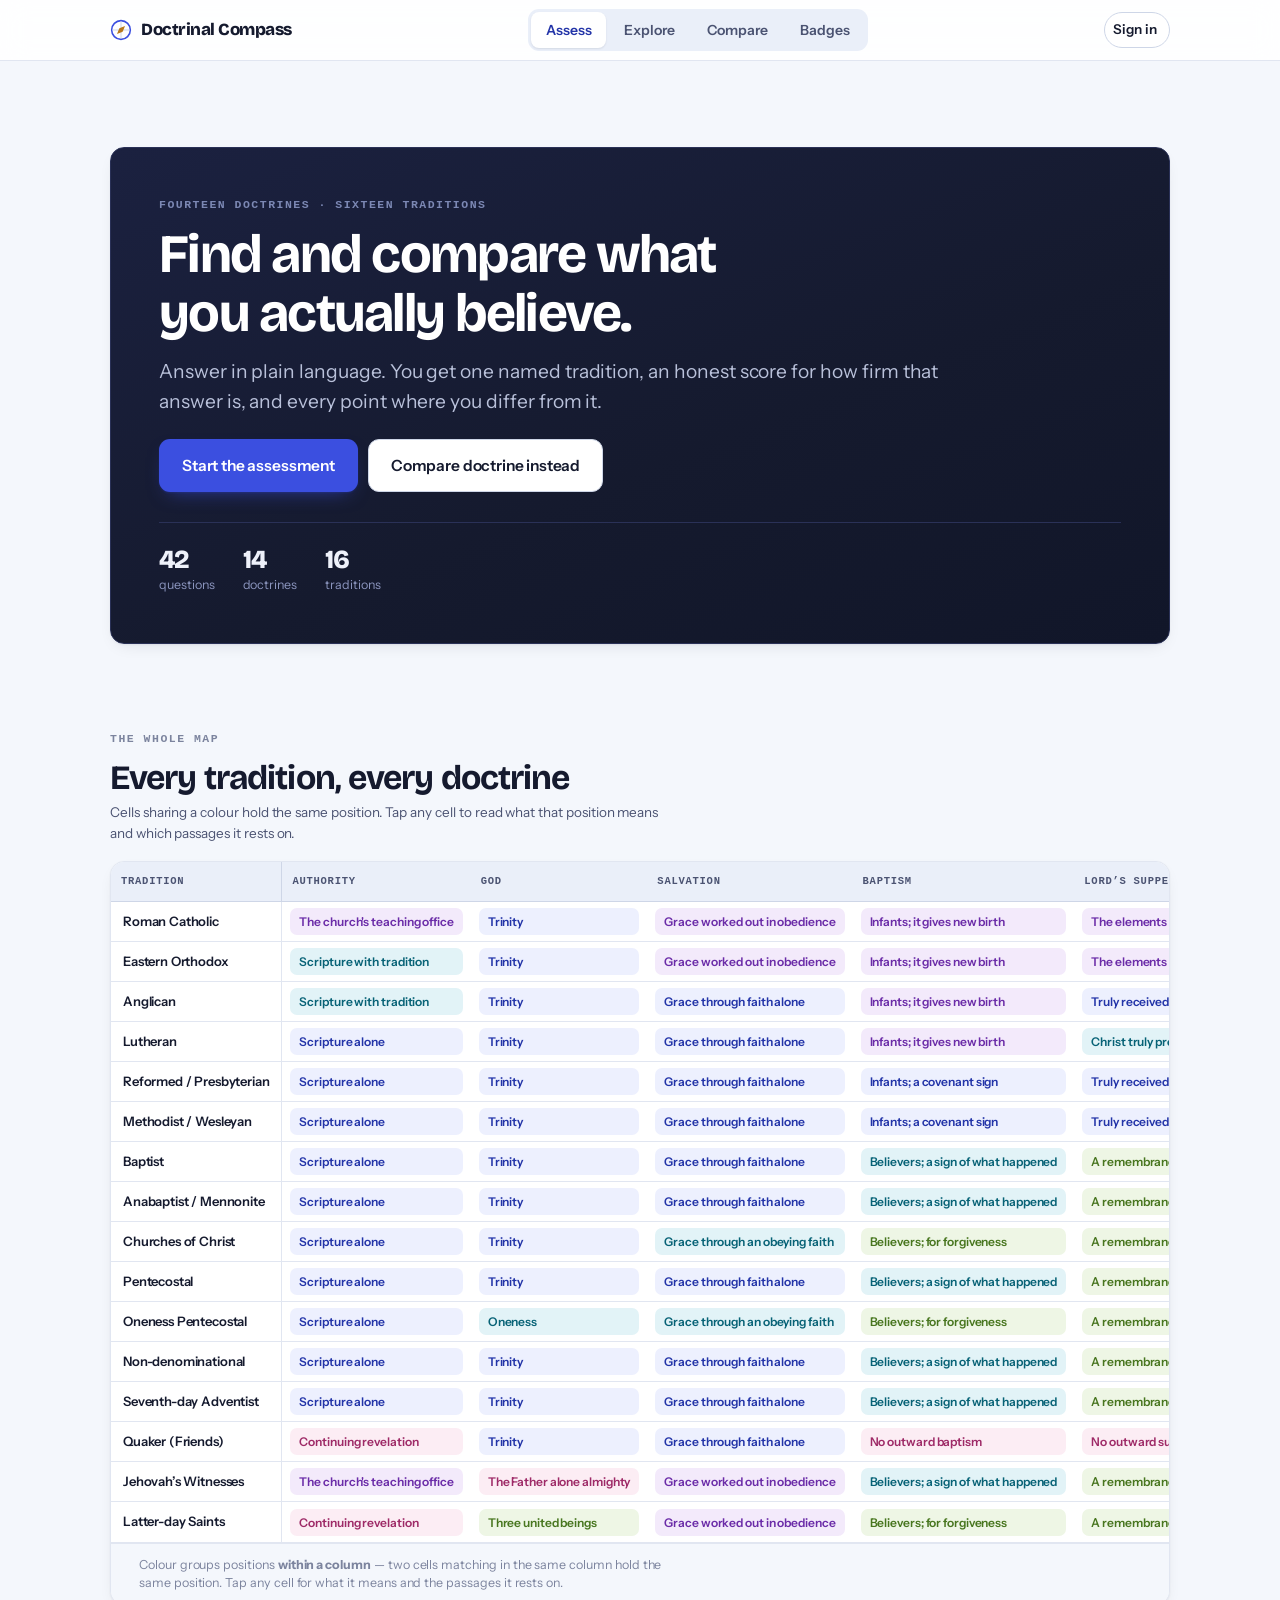
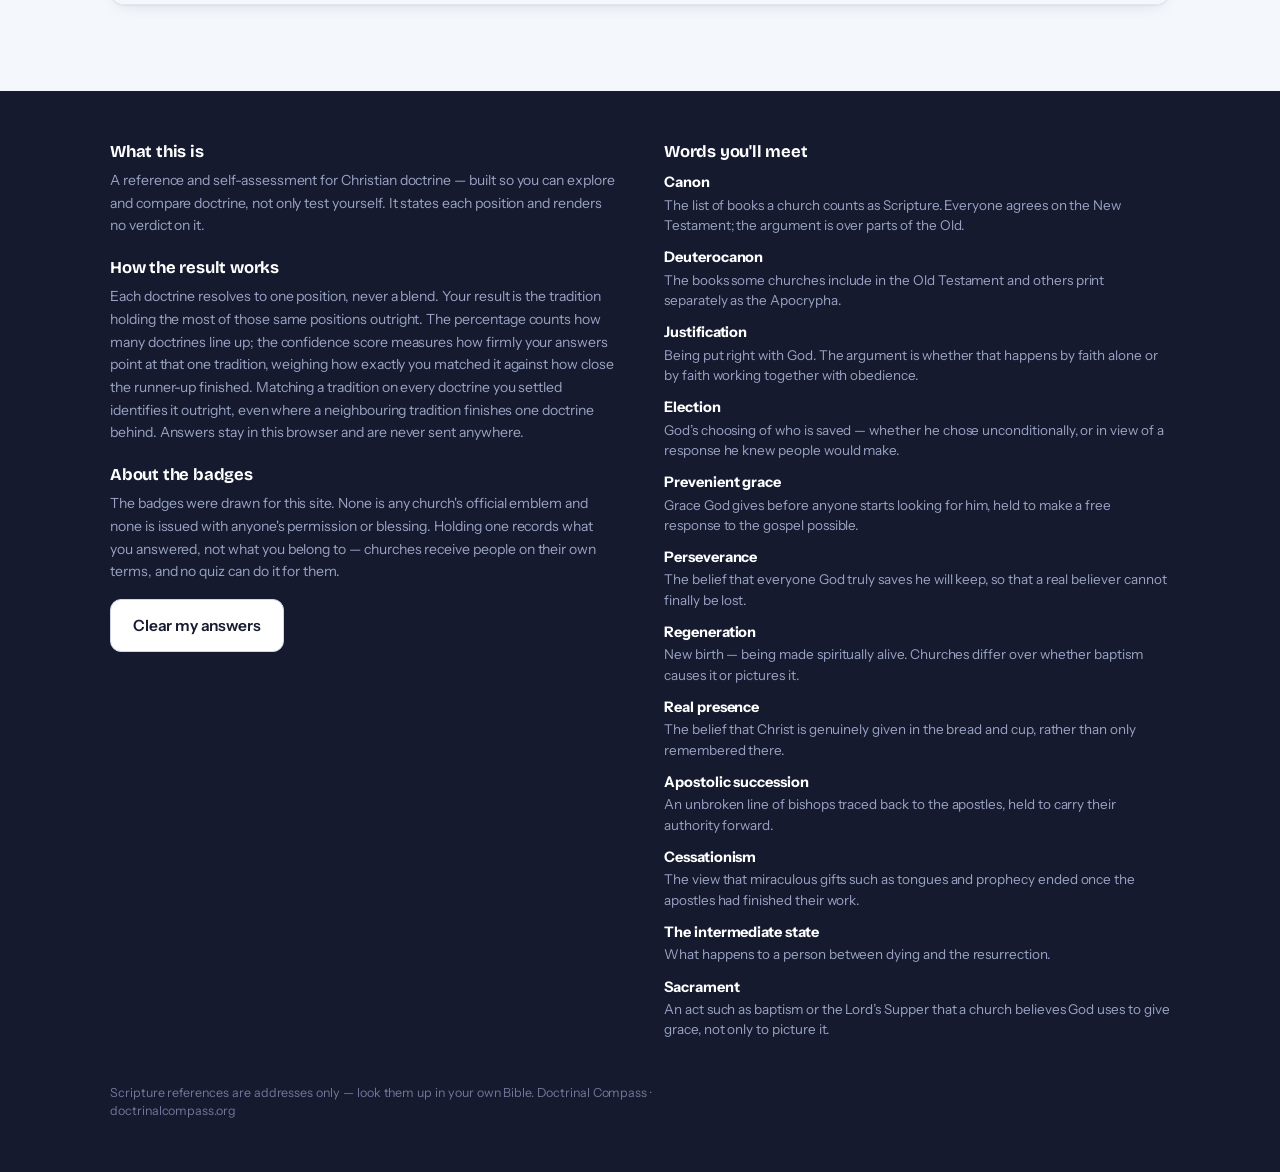
==== commit 6c16c8a8: "Add files via upload" ====
--- a/index.html
+++ b/index.html
@@ -1,1741 +1,1981 @@
-<!doctype html>
+<!DOCTYPE html>
 <html lang="en">
 <head>
 <meta charset="utf-8">
 <meta name="viewport" content="width=device-width, initial-scale=1, viewport-fit=cover">
-<title>Doctrinal Compass</title>
-<meta name="description" content="A comprehensive review of Christian doctrine, for Christians. Explore what other traditions hold and compare them against your own.">
-<meta name="theme-color" content="#f7f5f1">
-<link rel="canonical" href="https://doctrinalcompass.org/">
+<title>Doctrinal Compass — compare Christian doctrine</title>
+<meta name="description" content="A reference and self-assessment for Christian doctrine. Compare doctrine across sixteen traditions, or find where you stand.">
+<meta name="theme-color" content="#151A2E">
+<link rel="preconnect" href="https://fonts.googleapis.com">
+<link rel="preconnect" href="https://fonts.gstatic.com" crossorigin>
+<link href="https://fonts.googleapis.com/css2?family=Bricolage+Grotesque:opsz,wght@12..96,600;12..96,700;12..96,800&family=Instrument+Sans:wght@400;500;600;700&display=swap" rel="stylesheet">
 <style>
 /* ============================================================
-   Doctrinal Compass — styles
-   One file, no web fonts, no external requests. Mobile first.
+   DOCTRINAL COMPASS — tokens
    ============================================================ */
-
-:root {
-  /* surfaces */
-  --paper: #f7f5f1;
-  --card:  #fffdfa;
-  --sunk:  #efece4;
-  --ink:   #16150f;
-  --muted: #6f6b60;
-  --faint: #938f83;
-  --rule:  #ddd9cf;
-  --hair:  #e9e5dc;
-
-  /* the two comparison seats. deliberately equal in weight. */
-  --a: #2f5568;
-  --b: #6d4f3c;
-  --a-wash: #eaeff2;
-  --b-wash: #f3ede8;
-
-  /* agreement scale, green through red, in aged-ink tones */
-  --ag1: #2f6b45;
-  --ag2: #5c7a34;
-  --ag3: #94721c;
-  --ag4: #a35c2b;
-  --ag5: #8d3a31;
-
-  --serif: "Iowan Old Style", "Palatino Linotype", Palatino, Georgia, serif;
-  --sans:  system-ui, -apple-system, "Segoe UI", Roboto, sans-serif;
-  --mono:  ui-monospace, "SF Mono", SFMono-Regular, Menlo, Consolas, monospace;
-}
-
-* { box-sizing: border-box; }
-html { -webkit-text-size-adjust: 100%; }
-
-body {
-  margin: 0;
-  background: var(--paper);
-  color: var(--ink);
-  font: 400 17px/1.6 var(--serif);
-  padding-bottom: calc(64px + env(safe-area-inset-bottom));
-  -webkit-font-smoothing: antialiased;
-}
-
-.wrap { max-width: 640px; margin: 0 auto; padding: 0 20px; }
-
-/* ---------- running head ---------- */
-
-header.masthead {
-  border-bottom: 1px solid var(--rule);
-  background: var(--paper);
-  position: sticky; top: 0; z-index: 10;
-}
-.masthead .wrap {
-  display: flex; align-items: baseline; justify-content: space-between;
-  gap: 12px; padding-top: 14px; padding-bottom: 12px;
-}
-.masthead h1 {
-  margin: 0; font: 600 17px/1 var(--serif);
-  letter-spacing: -0.012em;
-}
-.masthead .folio {
-  font: 500 10px/1 var(--mono); letter-spacing: 0.16em;
-  text-transform: uppercase; color: var(--faint);
-  white-space: nowrap;
-}
-
-main { padding: 26px 0 40px; }
-
-/* ---------- type scale ---------- */
-
-h2 {
-  margin: 0 0 10px;
-  font: 600 27px/1.15 var(--serif);
-  letter-spacing: -0.02em;
-}
-h3 {
-  margin: 0 0 8px;
-  font: 600 17px/1.3 var(--serif);
-  letter-spacing: -0.008em;
-}
-p { margin: 0 0 14px; }
-
-.lede { color: var(--muted); font: 400 15.5px/1.55 var(--sans); }
-.tiny { font: 400 12.5px/1.5 var(--sans); color: var(--muted); }
-
-.eyebrow {
-  font: 500 10px/1 var(--mono); letter-spacing: 0.18em;
-  text-transform: uppercase; color: var(--faint);
-  margin: 0 0 10px;
-}
-
-.rule { border: 0; border-top: 1px solid var(--rule); margin: 26px 0; }
-
-/* ---------- controls ---------- */
-
-button, .btn {
-  display: flex; align-items: center; justify-content: center; gap: 8px;
-  width: 100%; min-height: 50px; padding: 0 18px; margin: 0 0 9px;
-  border: 1px solid var(--ink); border-radius: 3px;
-  background: var(--ink); color: var(--card);
-  font: 500 15px var(--sans); text-decoration: none; cursor: pointer;
-  transition: background .14s ease, color .14s ease, border-color .14s ease;
-}
-.btn.ghost, button.ghost {
-  background: transparent; color: var(--ink); border-color: var(--rule);
-}
-.btn.ghost:hover, button.ghost:hover { border-color: var(--ink); }
-button.small, .btn.small { min-height: 40px; font-size: 13px; width: auto; padding: 0 14px; }
-
-button:focus-visible, a:focus-visible, select:focus-visible, [role=button]:focus-visible {
-  outline: 2px solid var(--a); outline-offset: 2px;
-}
-
-.row { display: flex; gap: 9px; }
-.row > * { flex: 1; margin-bottom: 0; }
-
-select {
-  width: 100%; min-height: 46px; padding: 10px 12px;
-  border: 1px solid var(--rule); border-radius: 3px;
-  background: var(--card); color: var(--ink);
-  font: 500 14px var(--sans);
-}
-
-/* ---------- bottom nav ---------- */
-
-nav.tabs {
-  position: fixed; bottom: 0; left: 0; right: 0;
-  display: flex; background: var(--card);
-  border-top: 1px solid var(--rule);
-  padding-bottom: env(safe-area-inset-bottom);
-  z-index: 20;
-}
-nav.tabs a {
-  flex: 1; min-height: 56px;
-  display: flex; flex-direction: column; align-items: center; justify-content: center;
-  gap: 3px; text-decoration: none; color: var(--faint);
-  font: 500 10.5px var(--sans); letter-spacing: 0.04em;
-  border-top: 2px solid transparent;
-}
-nav.tabs a .dot {
-  width: 4px; height: 4px; border-radius: 50%;
-  background: transparent; transition: background .14s ease;
-}
-nav.tabs a[aria-current="page"] { color: var(--ink); }
-nav.tabs a[aria-current="page"] .dot { background: var(--ink); }
-
-/* ---------- home ---------- */
-
-.hero { margin-bottom: 30px; }
-.hero h2 { font-size: 30px; line-height: 1.12; margin-bottom: 12px; }
-
-.doors { border-top: 1px solid var(--rule); }
-.door {
-  display: block; width: 100%; margin: 0; padding: 17px 0;
-  border: 0; border-bottom: 1px solid var(--rule); border-radius: 0;
-  background: none; color: var(--ink);
-  text-align: left; text-decoration: none;
-  display: grid; grid-template-columns: 1fr auto; align-items: center; gap: 14px;
-}
-.door .dt { font: 600 18px/1.2 var(--serif); letter-spacing: -0.01em; }
-.door .dd { font: 400 13.5px/1.45 var(--sans); color: var(--muted); margin-top: 3px; }
-.door .meta {
-  font: 500 10px/1.5 var(--mono); letter-spacing: 0.1em;
-  text-transform: uppercase; color: var(--faint); text-align: right;
-  white-space: nowrap;
-}
-.door:hover .dt { text-decoration: underline; text-underline-offset: 3px; }
-
-/* ---------- glossary term ---------- */
-
-.term {
-  border: 0; background: none; padding: 0; margin: 0; min-height: 0; width: auto;
-  display: inline; font: inherit; color: inherit; cursor: pointer;
-  border-bottom: 1px solid var(--rule);
-  box-shadow: inset 0 -1px 0 var(--rule);
-}
-.term::after {
-  content: "\00b0"; font: 600 11px var(--mono);
-  vertical-align: super; color: var(--faint); margin-left: 1px;
-}
-
-dialog.glossary {
-  border: 1px solid var(--rule); border-radius: 4px; padding: 20px;
-  max-width: 420px; width: calc(100% - 32px);
-  background: var(--card); color: var(--ink);
-  box-shadow: 0 10px 40px rgba(22,21,15,0.14);
-}
-dialog.glossary::backdrop { background: rgba(22,21,15,0.4); }
-dialog.glossary .eyebrow { margin-bottom: 6px; }
-dialog.glossary h4 { margin: 0 0 9px; font: 600 20px/1.2 var(--serif); letter-spacing: -0.015em; }
-dialog.glossary p { font: 400 15.5px/1.55 var(--sans); margin: 0 0 12px; }
-dialog.glossary .also {
-  font: 400 13px/1.5 var(--sans); color: var(--muted);
-  border-top: 1px solid var(--hair); padding-top: 11px; margin-bottom: 16px;
-}
-
-/* ---------- authority profile ---------- */
-
-.auth { margin: 0 0 4px; }
-.auth-head {
-  display: flex; align-items: baseline; gap: 8px;
-  padding-bottom: 9px; margin-bottom: 11px;
-  border-bottom: 1px solid var(--hair);
-}
-.auth-head .lbl {
-  font: 500 10px/1 var(--mono); letter-spacing: 0.16em;
-  text-transform: uppercase; color: var(--faint);
-}
-.auth-head .val { font: 600 15px/1.2 var(--serif); }
-
-.auth-row {
-  display: grid; grid-template-columns: 1fr auto auto;
-  align-items: center; gap: 10px; padding: 6px 0;
-}
-.auth-row .k { font: 400 14.5px/1.3 var(--serif); }
-.auth-row .seg { display: flex; gap: 3px; }
-.auth-row .seg i {
-  display: block; width: 9px; height: 9px; border-radius: 1px;
-  background: transparent; border: 1px solid var(--rule);
-}
-.auth-row .seg i.on { background: var(--muted); border-color: var(--muted); }
-.auth-row.a .seg i.on { background: var(--a); border-color: var(--a); }
-.auth-row.b .seg i.on { background: var(--b); border-color: var(--b); }
-.auth-row .v {
-  font: 500 11px/1 var(--mono); letter-spacing: 0.04em;
-  color: var(--muted); text-align: right; min-width: 92px;
-}
-.auth-row.zero .k, .auth-row.zero .v { color: var(--faint); }
-
-/* the fingerprint: a compact inline restatement of the same four values */
-.fp { display: inline-flex; gap: 5px; vertical-align: middle; }
-.fp span { display: flex; gap: 1.5px; }
-.fp i {
-  display: block; width: 4px; height: 9px; border-radius: 0.5px;
-  background: var(--rule);
-}
-.fp i.on { background: var(--muted); }
-
-/* ---------- agreement ---------- */
-
-.ag {
-  display: inline-flex; align-items: center; gap: 7px;
-  border: 1px solid; border-radius: 2px; padding: 3px 7px 3px 6px;
-  font: 500 11px/1 var(--mono); letter-spacing: 0.06em; text-transform: uppercase;
-  white-space: nowrap;
-}
-.ag .meter { display: flex; gap: 2px; }
-.ag .meter i {
-  display: block; width: 4px; height: 8px; border-radius: 0.5px;
-  background: currentColor; opacity: 0.24;
-}
-.ag .meter i.on { opacity: 1; }
-.ag .n { font-variant-numeric: tabular-nums; opacity: 0.72; letter-spacing: 0.02em; }
-
-.ag-vclose { color: var(--ag1); border-color: var(--ag1); background: #eef4f0; }
-.ag-close  { color: var(--ag2); border-color: var(--ag2); background: #f1f3ea; }
-.ag-mixed  { color: var(--ag3); border-color: var(--ag3); background: #f6f2e4; }
-.ag-far    { color: var(--ag4); border-color: var(--ag4); background: #f7efe7; }
-.ag-vfar   { color: var(--ag5); border-color: var(--ag5); background: #f7ecea; }
-
-.ag-big { display: block; margin: 2px 0 16px; }
-.ag-big .word { font: 600 30px/1.1 var(--serif); letter-spacing: -0.02em; display: block; }
-.ag-big .word.ag-vclose { color: var(--ag1); }
-.ag-big .word.ag-close  { color: var(--ag2); }
-.ag-big .word.ag-mixed  { color: var(--ag3); }
-.ag-big .word.ag-far    { color: var(--ag4); }
-.ag-big .word.ag-vfar   { color: var(--ag5); }
-.ag-big .say { font: 400 14.5px/1.5 var(--sans); color: var(--muted); margin-top: 6px; }
-.ag-big .bar { display: flex; gap: 3px; margin-top: 11px; }
-.ag-big .bar i {
-  display: block; height: 5px; flex: 1; border-radius: 1px; background: var(--rule);
-}
-.ag-big .bar i.on.ag-vclose { background: var(--ag1); }
-.ag-big .bar i.on.ag-close  { background: var(--ag2); }
-.ag-big .bar i.on.ag-mixed  { background: var(--ag3); }
-.ag-big .bar i.on.ag-far    { background: var(--ag4); }
-.ag-big .bar i.on.ag-vfar   { background: var(--ag5); }
-
-/* ---------- index list ---------- */
-
-.list { list-style: none; margin: 0; padding: 0; border-top: 1px solid var(--rule); }
-.list li { border-bottom: 1px solid var(--rule); }
-.list button {
-  width: 100%; min-height: 0; margin: 0; padding: 15px 0;
-  border: 0; border-radius: 0; background: none; color: var(--ink);
-  display: grid; grid-template-columns: 1fr auto; gap: 4px 14px;
-  align-items: center; text-align: left;
-}
-.list .name { font: 600 17px/1.25 var(--serif); letter-spacing: -0.01em; }
-.list .locus { font: 400 13px/1.4 var(--sans); color: var(--muted); grid-column: 1; }
-.list .right { grid-row: 1 / span 2; grid-column: 2; display: flex; align-items: center; }
-.list button:hover .name { text-decoration: underline; text-underline-offset: 3px; }
-
-/* ---------- positions ---------- */
-
-.axis-block { margin-top: 30px; }
-.axis-block > h3 {
-  padding-bottom: 8px; margin-bottom: 4px;
-  border-bottom: 1px solid var(--ink);
-}
-.axis-q { font: 400 13.5px/1.5 var(--sans); color: var(--muted); margin: 10px 0 16px; }
-
-.position { margin-bottom: 18px; }
-.position .who {
-  font: 500 10px/1 var(--mono); letter-spacing: 0.14em;
-  text-transform: uppercase; color: var(--faint); margin-bottom: 8px;
-}
-.position.a .who { color: var(--a); }
-.position.b .who { color: var(--b); }
-.position .what { margin: 0 0 12px; font-size: 16.5px; line-height: 1.55; }
-
-.position .why {
-  margin: 0; font: 400 15px/1.58 var(--serif);
-  background: var(--sunk); border-left: 2px solid var(--rule);
-  padding: 12px 14px; border-radius: 0 3px 3px 0;
-}
-.position.a .why { background: var(--a-wash); border-left-color: var(--a); }
-.position.b .why { background: var(--b-wash); border-left-color: var(--b); }
-.position .why b {
-  display: block; font: 500 9.5px/1 var(--mono); letter-spacing: 0.14em;
-  text-transform: uppercase; color: var(--muted); margin-bottom: 7px;
-}
-
-.apparatus { margin-top: 10px; }
-.apparatus dl { margin: 0; display: grid; grid-template-columns: auto 1fr; gap: 3px 12px; }
-.apparatus dt {
-  font: 500 9.5px/1.6 var(--mono); letter-spacing: 0.12em;
-  text-transform: uppercase; color: var(--faint); white-space: nowrap;
-}
-.apparatus dd {
-  margin: 0; font: 400 11.5px/1.6 var(--mono); color: var(--muted);
-  overflow-wrap: anywhere;
-}
-.apparatus dd + dd { margin-top: 1px; }
-
-.note {
-  font: 400 12.5px/1.5 var(--sans); color: var(--muted);
-  border-top: 1px solid var(--hair); padding-top: 9px; margin: 11px 0 0;
-}
-.note b {
-  font: 500 9.5px/1 var(--mono); letter-spacing: 0.12em;
-  text-transform: uppercase; color: var(--faint);
-  display: block; margin-bottom: 5px;
-}
-
-.unwritten {
-  font: 400 13.5px/1.55 var(--sans); color: var(--muted);
-  border: 1px dashed var(--rule); border-radius: 3px;
-  padding: 14px; margin: 0;
-}
-.unwritten b {
-  display: block; font: 500 9.5px/1 var(--mono); letter-spacing: 0.12em;
-  text-transform: uppercase; color: var(--faint); margin-bottom: 6px;
+:root{
+  /* surfaces + ink */
+  --ink:#151A2E;
+  --ink-2:#4B5372;
+  --ink-3:#7C849E;
+  --line:#E1E6F1;
+  --line-2:#CED6E7;
+  --paper:#FFFFFF;
+  --wash:#F4F7FC;
+  --wash-2:#EAEFF9;
+
+  /* brand */
+  --primary:#3B4FE0;
+  --primary-deep:#2334A8;
+  --primary-wash:#EDF0FE;
+  --gold:#B8781A;
+  --gold-wash:#FCF3E2;
+
+  /* authority locus — categorical, not a scale */
+  --auth-scripture:#3B4FE0;
+  --auth-tradition:#0C8AA3;
+  --auth-office:#8543C6;
+  --auth-revelation:#BE3B82;
+
+  /* agreement bands — ordered scale */
+  --band-1:#0C7F58;
+  --band-2:#5A932C;
+  --band-3:#B8781A;
+  --band-4:#CB6224;
+  --band-5:#B93544;
+
+  /* type */
+  --display:'Bricolage Grotesque','Instrument Sans',system-ui,-apple-system,'Segoe UI',sans-serif;
+  --body:'Instrument Sans',system-ui,-apple-system,'Segoe UI',Roboto,sans-serif;
+  --mono:ui-monospace,SFMono-Regular,'SF Mono',Menlo,Consolas,monospace;
+
+  /* metrics — every one fluid so phone-desktop-mode still scales */
+  --wrap:1140px;
+  --gutter:clamp(16px,4.2vw,40px);
+  --pad-card:clamp(18px,3.6vw,28px);
+  --gap:clamp(12px,2.4vw,20px);
+  --sect:clamp(44px,7vw,86px);
+  --r:14px;
+  --r-sm:9px;
+  --shadow:0 1px 2px rgba(21,26,46,.05),0 6px 18px -8px rgba(21,26,46,.14);
+  --shadow-lg:0 2px 4px rgba(21,26,46,.06),0 18px 44px -18px rgba(21,26,46,.26);
+}
+
+*,*::before,*::after{box-sizing:border-box}
+html{-webkit-text-size-adjust:100%}
+body{
+  margin:0;
+  background:var(--wash);
+  color:var(--ink);
+  font-family:var(--body);
+  font-size:clamp(15.5px,1.05vw + 13px,17.5px);
+  line-height:1.62;
+  letter-spacing:-.003em;
+  -webkit-font-smoothing:antialiased;
+}
+img{max-width:100%;display:block}
+button{font:inherit;color:inherit}
+a{color:var(--primary-deep);text-decoration-thickness:1px;text-underline-offset:2px}
+
+:focus-visible{outline:3px solid var(--primary);outline-offset:2px;border-radius:4px}
+
+@media (prefers-reduced-motion:reduce){
+  *{animation-duration:.01ms !important;transition-duration:.01ms !important;scroll-behavior:auto !important}
+}
+
+/* ---------- type ---------- */
+h1,h2,h3,h4{font-family:var(--display);font-weight:700;line-height:1.1;letter-spacing:-.02em;margin:0}
+h1{font-size:clamp(30px,6.4vw,54px);letter-spacing:-.032em}
+h2{font-size:clamp(23px,3.4vw,34px);letter-spacing:-.026em}
+h3{font-size:clamp(18px,1.9vw,22px);letter-spacing:-.018em}
+h4{font-size:clamp(15.5px,1.3vw,17px);letter-spacing:-.012em}
+p{margin:0 0 .85em;max-width:68ch}
+p:last-child{margin-bottom:0}
+
+.eyebrow{
+  font-family:var(--mono);font-size:11.5px;font-weight:600;
+  letter-spacing:.13em;text-transform:uppercase;color:var(--ink-3);
+  margin:0 0 10px;
+}
+.lede{font-size:clamp(16.5px,1.5vw,19.5px);color:var(--ink-2);line-height:1.55;max-width:60ch}
+.small{font-size:13.5px;line-height:1.5;color:var(--ink-2)}
+.tiny{font-size:12.5px;line-height:1.45;color:var(--ink-3)}
+
+/* caption that sits under every meter — says what is being measured */
+.meter-caption{
+  font-size:12.5px;line-height:1.4;color:var(--ink-3);
+  margin-top:6px;max-width:46ch;
+}
+
+/* ---------- layout ---------- */
+.wrap{width:100%;max-width:var(--wrap);margin-inline:auto;padding-inline:var(--gutter)}
+.stack>*+*{margin-top:var(--gap)}
+.section{padding-block:var(--sect)}
+.hr{height:1px;background:var(--line);border:0;margin:0}
+
+.grid{display:grid;gap:var(--gap)}
+@media (min-width:660px){ .g-2{grid-template-columns:repeat(2,1fr)} }
+@media (min-width:960px){ .g-3{grid-template-columns:repeat(3,1fr)} .g-2{grid-template-columns:repeat(2,1fr)} }
+
+/* ---------- header ---------- */
+.site-head{
+  position:sticky;top:0;z-index:60;
+  background:rgba(255,255,255,.88);
+  backdrop-filter:saturate(180%) blur(14px);
+  -webkit-backdrop-filter:saturate(180%) blur(14px);
+  border-bottom:1px solid var(--line);
+}
+.head-row{display:flex;align-items:center;gap:10px;height:60px}
+@media (max-width:560px){ .brand span{display:none} }
+@media (max-width:400px){ .tab{padding:7px 8px;font-size:13px} }
+.brand{display:flex;align-items:center;gap:9px;font-family:var(--display);font-weight:800;font-size:17px;letter-spacing:-.028em;text-decoration:none;color:var(--ink);white-space:nowrap}
+.brand-mark{width:22px;height:22px;flex:none}
+
+.tabs{display:flex;gap:3px;background:var(--wash-2);padding:3px;border-radius:11px;margin-inline:auto}
+.tab{
+  appearance:none;border:0;background:transparent;cursor:pointer;
+  padding:7px clamp(7px,1.5vw,15px);border-radius:8px;white-space:nowrap;
+  font-size:14px;font-weight:600;color:var(--ink-2);letter-spacing:-.01em;
+  transition:background .15s,color .15s;
+}
+.tab:hover{color:var(--ink)}
+.tab[aria-selected="true"]{background:var(--paper);color:var(--primary-deep);box-shadow:0 1px 2px rgba(21,26,46,.1)}
+
+/* ---------- cards ---------- */
+.card{
+  background:var(--paper);border:1px solid var(--line);border-radius:var(--r);
+  padding:var(--pad-card);box-shadow:var(--shadow);
+}
+.card-tight{padding:clamp(14px,2.6vw,20px)}
+.card-dark{
+  background:linear-gradient(158deg,#1B2140 0%,#151A2E 58%,#111629 100%);
+  border:1px solid #2A3157;color:#EEF1FA;
+}
+.card-dark h1,.card-dark h2,.card-dark h3{color:#fff}
+.card-dark .lede,.card-dark p{color:#B9C1DA}
+.card-dark .eyebrow{color:#7C88B4}
+
+/* ---------- buttons ---------- */
+.btn{
+  display:inline-flex;align-items:center;justify-content:center;gap:8px;
+  padding:13px 22px;border-radius:11px;border:1px solid transparent;
+  font-weight:600;font-size:15.5px;letter-spacing:-.01em;
+  cursor:pointer;text-decoration:none;transition:transform .12s,background .15s,border-color .15s;
+  min-height:46px;
+}
+.btn:active{transform:translateY(1px)}
+.btn-primary{background:var(--primary);color:#fff;box-shadow:0 1px 2px rgba(35,52,168,.3),0 8px 20px -10px rgba(59,79,224,.7)}
+.btn-primary:hover{background:var(--primary-deep)}
+.btn-ghost{background:var(--paper);border-color:var(--line-2);color:var(--ink)}
+.btn-ghost:hover{border-color:var(--ink-3);background:var(--wash)}
+.btn-quiet{background:transparent;border-color:transparent;color:var(--ink-2);padding:9px 12px;min-height:38px;font-size:14px}
+.btn-quiet:hover{background:var(--wash-2);color:var(--ink)}
+.btn-row{display:flex;flex-wrap:wrap;gap:10px}
+.btn-block{width:100%}
+
+/* ---------- chips + pills ---------- */
+.pill{
+  display:inline-flex;align-items:center;gap:6px;
+  padding:4px 10px;border-radius:999px;font-size:12.5px;font-weight:600;
+  background:var(--wash-2);color:var(--ink-2);white-space:nowrap;
+}
+.pill-dot{width:7px;height:7px;border-radius:50%;flex:none;background:currentColor}
+
+/* authority pill takes its colour from the locus */
+.pill-auth{background:color-mix(in srgb,currentColor 11%,transparent)}
+
+/* ---------- the authority mark (labelled, not a bare square) ---------- */
+.auth-mark{display:flex;gap:3px;align-items:center}
+.auth-seg{height:8px;flex:1;border-radius:2px;background:var(--line-2)}
+.auth-seg.on{background:currentColor}
+
+/* ---------- agreement band meter ---------- */
+.band{display:flex;align-items:center;gap:9px;flex-wrap:wrap}
+.band-dots{display:flex;gap:4px}
+.band-dot{width:9px;height:9px;border-radius:50%;background:var(--line-2)}
+.band-dot.on{background:currentColor}
+.band-name{font-weight:700;font-size:14.5px;letter-spacing:-.012em}
+.band-count{font-family:var(--mono);font-size:12.5px;color:var(--ink-3);font-weight:600}
+
+/* ---------- matrix (the signature element) ---------- */
+.matrix-shell{
+  border:1px solid var(--line);border-radius:var(--r);background:var(--paper);
+  overflow:hidden;box-shadow:var(--shadow);
+}
+.matrix-scroll{overflow-x:auto;-webkit-overflow-scrolling:touch;scrollbar-width:thin}
+table.matrix{border-collapse:separate;border-spacing:0;width:max-content;min-width:100%;font-size:13px}
+table.matrix th,table.matrix td{padding:0;text-align:left}
+table.matrix thead th{
+  position:sticky;top:0;z-index:3;background:var(--wash-2);
+  font-family:var(--mono);font-size:10.5px;font-weight:700;letter-spacing:.07em;text-transform:uppercase;
+  color:var(--ink-2);padding:11px 10px;border-bottom:1px solid var(--line-2);
+  white-space:nowrap;
+}
+table.matrix tbody th{
+  position:sticky;left:0;z-index:2;background:var(--paper);
+  padding:9px 12px;font-weight:600;font-size:13px;white-space:nowrap;
+  border-right:1px solid var(--line);border-bottom:1px solid var(--line);
+  text-align:left;letter-spacing:-.012em;
+}
+table.matrix thead th:first-child{left:0;z-index:4;background:var(--wash-2);border-right:1px solid var(--line-2)}
+table.matrix tbody td{border-bottom:1px solid var(--line);padding:6px 8px;vertical-align:middle}
+table.matrix tbody tr:hover th,table.matrix tbody tr:hover td{background:var(--wash)}
+.cell{
+  display:block;width:100%;text-align:left;border:0;cursor:pointer;
+  padding:6px 9px;border-radius:7px;font-size:12px;font-weight:600;line-height:1.25;
+  letter-spacing:-.008em;min-width:104px;
+  transition:filter .12s;
+}
+.cell:hover{filter:brightness(.94)}
+.matrix-legend{display:flex;flex-wrap:wrap;gap:8px 16px;padding:12px var(--pad-card);border-top:1px solid var(--line);background:var(--wash)}
+.scroll-hint{
+  font-family:var(--mono);font-size:11px;letter-spacing:.06em;text-transform:uppercase;
+  color:var(--ink-3);padding:9px var(--pad-card) 0;
+}
+@media (min-width:900px){ .scroll-hint{display:none} }
+
+/* ---------- question flow ---------- */
+.q-progress{height:5px;background:var(--wash-2);border-radius:99px;overflow:hidden}
+.q-progress-fill{height:100%;background:var(--primary);border-radius:99px;transition:width .3s ease}
+.opt{
+  display:flex;gap:12px;align-items:flex-start;width:100%;text-align:left;
+  padding:14px 16px;border-radius:11px;border:1.5px solid var(--line);
+  background:var(--paper);cursor:pointer;transition:border-color .13s,background .13s;
+  font-size:15.5px;line-height:1.45;letter-spacing:-.008em;
+}
+.opt:hover{border-color:var(--line-2);background:var(--wash)}
+.opt[aria-pressed="true"]{border-color:var(--primary);background:var(--primary-wash);box-shadow:inset 0 0 0 1px var(--primary)}
+.opt-key{
+  flex:none;width:24px;height:24px;border-radius:7px;background:var(--wash-2);
+  display:grid;place-items:center;font-family:var(--mono);font-size:11.5px;font-weight:700;color:var(--ink-2);
+  margin-top:1px;
+}
+.opt[aria-pressed="true"] .opt-key{background:var(--primary);color:#fff}
+.opt-list{display:grid;gap:9px}
+
+details.defn{border-top:1px dashed var(--line-2);margin-top:14px;padding-top:12px}
+details.defn summary{
+  cursor:pointer;font-size:13.5px;font-weight:600;color:var(--primary-deep);
+  list-style:none;display:inline-flex;align-items:center;gap:6px;
+}
+details.defn summary::-webkit-details-marker{display:none}
+details.defn summary::before{content:'+';font-family:var(--mono);font-weight:700}
+details.defn[open] summary::before{content:'–'}
+details.defn .body{font-size:14px;color:var(--ink-2);margin-top:9px;line-height:1.55}
+
+/* ---------- result ---------- */
+.verdict{
+  font-family:var(--display);font-weight:800;
+  font-size:clamp(28px,6vw,46px);line-height:1.05;letter-spacing:-.032em;color:#fff;
+  margin:6px 0 0;
+}
+.axis-row{
+  display:grid;grid-template-columns:auto 1fr;gap:12px;align-items:start;
+  padding:13px 0;border-bottom:1px solid var(--line);
+}
+.axis-row:last-child{border-bottom:0}
+.tick{
+  width:22px;height:22px;border-radius:7px;display:grid;place-items:center;
+  font-size:13px;font-weight:800;flex:none;margin-top:1px;
+}
+.tick.yes{background:#E4F4EC;color:var(--band-1)}
+.tick.no{background:#FBE9EA;color:var(--band-5)}
+@media (min-width:700px){
+  .axis-row{grid-template-columns:auto 200px 1fr;align-items:center}
 }
 
 /* ---------- compare ---------- */
-
-.seats { display: grid; grid-template-columns: 1fr; gap: 12px; margin-bottom: 8px; }
-.seat-label {
-  font: 500 10px/1 var(--mono); letter-spacing: 0.14em;
-  text-transform: uppercase; margin-bottom: 6px;
-}
-.seat-label.a { color: var(--a); }
-.seat-label.b { color: var(--b); }
-
-.vs {
-  display: grid; grid-template-columns: 1fr 1fr; gap: 10px;
-  margin: 16px 0 0;
-}
-.vs > div { min-width: 0; }
-
-/* The authority comparison needs the full width per side on a phone:
-   two of these columns at 375px cramps the level words into two lines. */
-.vs-auth { display: grid; grid-template-columns: 1fr; gap: 4px; margin: 16px 0 0; }
-.vs-auth > div { min-width: 0; }
-.vs-auth > div + div { margin-top: 18px; }
-
-.swap { margin: 10px 0 0; }
-
-/* ---------- assessment ---------- */
-
-.progress {
-  display: flex; align-items: baseline; justify-content: space-between;
-  font: 500 10px var(--mono); letter-spacing: 0.14em;
-  text-transform: uppercase; color: var(--faint); margin-bottom: 9px;
-}
-.ptrack { display: flex; gap: 3px; margin-bottom: 26px; }
-.ptrack i {
-  display: block; height: 3px; flex: 1; border-radius: 1px; background: var(--rule);
-}
-.ptrack i.done { background: var(--ink); }
-.ptrack i.now  { background: var(--muted); }
-
-.q-axis { margin-bottom: 8px; }
-.choice {
-  min-height: 56px; padding: 15px 16px; margin-bottom: 8px;
-  border: 1px solid var(--rule); border-radius: 3px;
-  background: var(--card); color: var(--ink);
-  font: 400 16px/1.45 var(--serif);
-  justify-content: flex-start; text-align: left;
-}
-.choice:hover { border-color: var(--ink); }
-.choice.picked { border-color: var(--ink); background: var(--sunk); }
-
-/* ---------- result ---------- */
-
-.diverge { border-top: 1px solid var(--hair); padding: 14px 0; }
-.diverge:first-of-type { border-top: 1px solid var(--rule); }
-.diverge .k {
-  font: 500 9.5px/1 var(--mono); letter-spacing: 0.14em;
-  text-transform: uppercase; color: var(--faint);
-}
-.diverge p { margin: 4px 0 11px; font-size: 15.5px; line-height: 1.45; }
-.diverge p:last-child { margin-bottom: 0; }
-.diverge .also { font: 400 12.5px/1.5 var(--sans); color: var(--muted); }
-
-.locked { padding: 26px 0; border-top: 1px solid var(--rule); }
-
-.footnote { font: 400 11.5px/1.5 var(--sans); color: var(--faint); margin-top: 22px; }
-
-[hidden] { display: none !important; }
-
-@media (prefers-reduced-motion: reduce) { * { transition: none !important; } }
-
-@media (min-width: 520px) {
-  .seats { grid-template-columns: 1fr 1fr; gap: 10px; }
-}
-
-@media (min-width: 620px) {
-  body { font-size: 17.5px; }
-  h2 { font-size: 30px; }
-  .hero h2 { font-size: 34px; }
-  .auth-row .seg i { width: 10px; height: 10px; }
-  .vs-auth { grid-template-columns: 1fr 1fr; gap: 10px; }
-  .vs-auth > div + div { margin-top: 0; }
-}
+.cmp-head{display:grid;gap:var(--gap)}
+@media (min-width:660px){ .cmp-head{grid-template-columns:1fr 1fr} }
+.select{
+  width:100%;padding:12px 14px;border-radius:11px;border:1.5px solid var(--line-2);
+  background:var(--paper);font-size:15.5px;font-weight:600;color:var(--ink);
+  appearance:none;background-image:url("data:image/svg+xml,%3Csvg xmlns='http://www.w3.org/2000/svg' width='12' height='8' viewBox='0 0 12 8'%3E%3Cpath d='M1 1l5 5 5-5' stroke='%237C849E' stroke-width='2' fill='none' stroke-linecap='round'/%3E%3C/svg%3E");
+  background-repeat:no-repeat;background-position:right 14px center;padding-right:38px;
+}
+.cmp-row{
+  display:grid;gap:6px 14px;padding:16px 0;border-bottom:1px solid var(--line);
+  grid-template-columns:1fr;
+}
+.cmp-row:last-child{border-bottom:0}
+@media (min-width:700px){ .cmp-row{grid-template-columns:180px 1fr 1fr;align-items:start} }
+.cmp-axis{font-weight:700;font-size:14.5px;letter-spacing:-.014em}
+.cmp-side{padding:11px 13px;border-radius:10px;background:var(--wash);border:1px solid var(--line)}
+.cmp-side.same{background:#EDF7F2;border-color:#C9E6D8}
+.cmp-side-name{font-family:var(--mono);font-size:10.5px;font-weight:700;letter-spacing:.08em;text-transform:uppercase;color:var(--ink-3);margin-bottom:4px}
+.cmp-pos{font-weight:700;font-size:14.5px;letter-spacing:-.012em;margin-bottom:3px}
+@media (min-width:700px){ .cmp-side-name{display:none} }
+
+/* ---------- tradition list ---------- */
+.trad-card{
+  display:block;width:100%;text-align:left;cursor:pointer;
+  background:var(--paper);border:1px solid var(--line);border-radius:var(--r);
+  padding:clamp(15px,2.6vw,20px);box-shadow:var(--shadow);
+  transition:border-color .14s,transform .14s,box-shadow .14s;
+}
+.trad-card:hover{border-color:var(--line-2);transform:translateY(-1px);box-shadow:var(--shadow-lg)}
+.trad-name{font-family:var(--display);font-weight:700;font-size:17.5px;letter-spacing:-.02em;margin-bottom:5px}
+
+/* ---------- panel (cell + tradition detail) ---------- */
+.panel-back{
+  position:fixed;inset:0;z-index:90;background:rgba(21,26,46,.45);
+  display:grid;place-items:end center;padding:0;
+}
+.panel{
+  background:var(--paper);width:100%;max-width:640px;
+  border-radius:18px 18px 0 0;max-height:88vh;overflow-y:auto;
+  padding:var(--pad-card) var(--pad-card) calc(var(--pad-card) + env(safe-area-inset-bottom));
+  box-shadow:var(--shadow-lg);
+}
+@media (min-width:660px){
+  .panel-back{place-items:center}
+  .panel{border-radius:16px;max-height:82vh}
+}
+.panel-grab{width:38px;height:4px;border-radius:99px;background:var(--line-2);margin:0 auto 14px}
+@media (min-width:660px){ .panel-grab{display:none} }
+
+/* ---------- misc ---------- */
+.stat-strip{display:flex;flex-wrap:wrap;gap:10px 28px}
+.stat-n{font-family:var(--display);font-weight:800;font-size:26px;letter-spacing:-.03em;line-height:1}
+.stat-l{font-size:12.5px;color:var(--ink-3);margin-top:2px}
+.card-dark .stat-l{color:#8B95BE}
+.hidden{display:none !important}
+.sr{position:absolute;width:1px;height:1px;padding:0;margin:-1px;overflow:hidden;clip:rect(0,0,0,1px);white-space:nowrap;border:0}
+.scripture{font-family:var(--mono);font-size:12.5px;color:var(--ink-3);letter-spacing:-.01em;line-height:1.55}
+.site-foot{background:var(--ink);color:#9AA3C4;padding-block:clamp(30px,5vw,52px);font-size:14px}
+.site-foot a{color:#C3CBE6}
+.site-foot h4{color:#fff;margin-bottom:8px}
+
+/* ---------- badges ---------- */
+.badge-svg{display:block;height:auto}
+.badge-hold{display:flex;gap:clamp(14px,3vw,26px);align-items:center;flex-wrap:wrap}
+.badge-hold .badge-svg{flex:none}
+.badge-unclaimed{opacity:.55}
+.badge-slot{
+  display:flex;gap:16px;align-items:center;width:100%;text-align:left;cursor:pointer;
+  background:var(--paper);border:1px solid var(--line);border-radius:var(--r);
+  padding:clamp(14px,2.4vw,20px);box-shadow:var(--shadow);
+  transition:border-color .14s,box-shadow .14s;
+}
+.badge-slot:hover{border-color:var(--line-2);box-shadow:var(--shadow-lg)}
+.badge-claimed-tag{
+  display:inline-flex;align-items:center;gap:6px;padding:3px 9px;border-radius:999px;
+  font-family:var(--mono);font-size:10.5px;font-weight:700;letter-spacing:.08em;text-transform:uppercase;
+  background:var(--gold-wash);color:var(--gold);
+}
+
+/* ---------- confidence ---------- */
+.conf{margin-top:18px}
+.conf-top{display:flex;align-items:baseline;gap:10px;flex-wrap:wrap}
+.conf-n{font-family:var(--display);font-weight:800;font-size:24px;letter-spacing:-.03em;line-height:1}
+.conf-name{font-weight:700;font-size:14.5px;letter-spacing:-.012em}
+.conf-bar{height:8px;border-radius:99px;background:var(--wash-2);overflow:hidden;margin-top:9px}
+.card-dark .conf-bar{background:#2A3157}
+.conf-fill{height:100%;border-radius:99px;background:currentColor;transition:width .5s ease}
+.conf-why{margin-top:12px;display:grid;gap:6px}
+.conf-why li{display:flex;gap:8px;align-items:flex-start;font-size:13.5px;line-height:1.45;list-style:none}
+.conf-why .m{flex:none;font-family:var(--mono);font-weight:700;font-size:13px;line-height:1.35}
+
+/* ---------- dealbreakers ---------- */
+.db-card{border:1px solid var(--line);border-radius:12px;padding:15px 16px;background:var(--paper)}
+.db-card.on{border-color:var(--band-4);background:#FDF3EC}
+.db-sides{display:grid;gap:10px;margin:11px 0 13px}
+@media (min-width:640px){ .db-sides{grid-template-columns:1fr 1fr} }
+.db-side{padding:10px 12px;border-radius:9px;background:var(--wash);border:1px solid var(--line)}
+.db-side.mine{background:var(--primary-wash);border-color:#C9D2FB}
+.db-label{font-family:var(--mono);font-size:10.5px;font-weight:700;letter-spacing:.08em;text-transform:uppercase;color:var(--ink-3);margin-bottom:3px}
+.db-pos{font-weight:700;font-size:14.5px;letter-spacing:-.012em;margin-bottom:3px}
+.db-row{display:flex;gap:8px;flex-wrap:wrap}
+.db-btn{
+  flex:1;min-width:150px;padding:10px 12px;border-radius:9px;border:1.5px solid var(--line);
+  background:var(--paper);cursor:pointer;font-size:13.5px;font-weight:600;color:var(--ink-2);
+  transition:border-color .13s,background .13s,color .13s;
+}
+.db-btn[aria-pressed="true"]{border-color:var(--band-4);background:var(--band-4);color:#fff}
+.db-btn.keep[aria-pressed="true"]{border-color:var(--band-1);background:var(--band-1)}
+.db-out{margin-top:16px;padding:14px 16px;border-radius:12px;background:var(--wash-2);border:1px solid var(--line-2)}
+
+/* ---------- ranked rows ---------- */
+.rank-row{display:flex;gap:14px;align-items:center;flex-wrap:wrap;padding:11px 0;border-bottom:1px solid var(--line)}
+.rank-row:last-child{border-bottom:0}
+.rank-pct{font-family:var(--display);font-weight:800;font-size:19px;letter-spacing:-.028em;min-width:52px}
+
+/* ---------- authority profile: four independent measures ---------- */
+.auth-grid{display:grid;gap:9px}
+.auth-row{display:grid;grid-template-columns:clamp(88px,26%,116px) 1fr auto;gap:10px;align-items:center}
+.auth-label{font-size:13px;font-weight:600;letter-spacing:-.012em;color:var(--ink-2);line-height:1.25}
+.auth-track{height:11px;border-radius:99px;background:var(--wash-2);overflow:hidden;position:relative}
+.card-dark .auth-track{background:#2A3157}
+.auth-fill{display:block;height:100%;border-radius:99px;background:currentColor;transition:width .4s ease}
+.auth-fill.none{background:repeating-linear-gradient(135deg,var(--line-2) 0 3px,transparent 3px 6px)}
+.auth-value{font-size:12px;font-weight:700;letter-spacing:-.008em;white-space:nowrap;min-width:82px;text-align:right}
+.auth-value.none{color:var(--ink-3);font-weight:600}
+.auth-legend{display:flex;flex-wrap:wrap;gap:4px 12px;margin-top:9px}
+.auth-legend span{font-family:var(--mono);font-size:10.5px;letter-spacing:.05em;text-transform:uppercase;color:var(--ink-3)}
+@media (max-width:430px){
+  .auth-row{grid-template-columns:1fr auto;gap:4px 10px}
+  .auth-track{grid-column:1/-1;order:3}
+}
+
+/* ---------- nav badge + dropdown ---------- */
+.acct-host{position:relative;display:flex;align-items:center;flex:none}
+.nav-pop{
+  position:absolute;top:calc(100% + 9px);right:0;z-index:80;width:min(310px,calc(100vw - 28px));
+  background:var(--paper);border:1px solid var(--line);border-radius:14px;
+  box-shadow:var(--shadow-lg);padding:16px;
+}
+.nav-pop h4{margin-bottom:4px}
+.nav-pop .btn{margin-top:12px}
+.blank-badge{opacity:.5}
+
+/* ---------- gap / dealbreaker states ---------- */
+.db-card.ok{border-color:#C9E6D8;background:#F3FAF6}
+.db-btn.keep[aria-pressed="true"]{border-color:var(--band-1);background:var(--band-1);color:#fff}
+.db-mark{
+  display:inline-flex;align-items:center;gap:5px;padding:2px 8px;border-radius:999px;
+  font-family:var(--mono);font-size:10px;font-weight:700;letter-spacing:.07em;text-transform:uppercase;
+  margin-left:8px;vertical-align:middle;
+}
+.db-mark.db{background:#FBEDE4;color:var(--band-4)}
+.db-mark.ok{background:#E4F4EC;color:var(--band-1)}
+
+/* ---------- the exception line ---------- */
+.exception{
+  margin-top:12px;padding:11px 13px;border-radius:10px;
+  background:var(--gold-wash);border:1px solid #F0DDB8;
+}
+.card-dark .exception{background:#2A2440;border-color:#463A5E}
+.exception .lbl{
+  font-family:var(--mono);font-size:10px;font-weight:700;letter-spacing:.09em;
+  text-transform:uppercase;color:var(--gold);display:block;margin-bottom:3px;
+}
+.card-dark .exception .lbl{color:#D9A44F}
+.retake-note{margin-top:14px;padding:14px 16px;border-radius:12px;background:#FBEDE4;border:1px solid #F0CDB2}
+
+/* ---------- account + badges ---------- */
+.acct-btn{
+  appearance:none;border:1px solid var(--line-2);background:var(--paper);cursor:pointer;
+  padding:6px 12px 6px 8px;border-radius:99px;display:flex;align-items:center;gap:7px;
+  font-size:13.5px;font-weight:600;color:var(--ink);max-width:170px;
+  transition:border-color .14s,background .14s;
+}
+.acct-btn:hover{border-color:var(--ink-3);background:var(--wash)}
+.acct-btn .who{overflow:hidden;text-overflow:ellipsis;white-space:nowrap}
+.acct-dot{width:24px;height:24px;border-radius:50%;flex:none;display:grid;place-items:center;
+  background:var(--primary-wash);color:var(--primary-deep);font-family:var(--mono);font-size:11px;font-weight:700}
+.field{margin-bottom:11px}
+.field label{display:block;font-family:var(--mono);font-size:10.5px;font-weight:700;letter-spacing:.08em;
+  text-transform:uppercase;color:var(--ink-3);margin-bottom:5px}
+.field input{
+  width:100%;padding:11px 13px;border-radius:10px;border:1.5px solid var(--line-2);
+  background:var(--paper);font:inherit;font-size:15.5px;color:var(--ink);
+}
+.field input:focus{border-color:var(--primary);outline:none}
+.field .hint{font-size:12px;color:var(--ink-3);margin-top:4px}
+.form-err{background:#FBE9EA;border:1px solid #F2C9CD;color:#8E2531;padding:10px 12px;
+  border-radius:9px;font-size:13.5px;margin-bottom:12px}
+.form-ok{background:#E4F4EC;border:1px solid #BEE3D2;color:#0A6448;padding:10px 12px;
+  border-radius:9px;font-size:13.5px;margin-bottom:12px}
+.code-box{
+  font-family:var(--mono);font-size:clamp(24px,6vw,32px);font-weight:700;letter-spacing:.22em;
+  color:var(--primary-deep);background:var(--primary-wash);border:1px dashed #B9C4FA;
+  border-radius:12px;padding:14px 10px;text-align:center;margin:10px 0;
+}
+.coll-grid{display:grid;gap:var(--gap);grid-template-columns:repeat(auto-fill,minmax(150px,1fr))}
+.coll-card{
+  background:var(--paper);border:1px solid var(--line);border-radius:var(--r);
+  padding:16px 14px;box-shadow:var(--shadow);text-align:center;cursor:pointer;width:100%;
+  transition:border-color .14s,box-shadow .14s;
+}
+.coll-card:hover{border-color:var(--line-2);box-shadow:var(--shadow-lg)}
+.coll-card .badge-svg{margin:0 auto}
+.coll-count{
+  display:inline-flex;align-items:center;justify-content:center;min-width:22px;height:22px;padding:0 6px;
+  border-radius:99px;background:var(--ink);color:#fff;font-family:var(--mono);font-size:11.5px;font-weight:700;
+  margin-left:6px;vertical-align:middle;
+}
+.coll-from{margin-top:10px;padding-top:10px;border-top:1px dashed var(--line-2);text-align:left}
+.coll-from div{font-size:13px;color:var(--ink-2);padding:3px 0}
+.empty-note{border:1px dashed var(--line-2);border-radius:var(--r);padding:clamp(20px,4vw,32px);
+  text-align:center;background:var(--paper)}
 </style>
 </head>
 <body>
 
-<header class="masthead">
-  <div class="wrap">
-    <h1>Doctrinal Compass</h1>
-    <span class="folio" id="folio"></span>
+<header class="site-head">
+  <div class="wrap head-row">
+    <a class="brand" href="#assess">
+      <svg class="brand-mark" viewBox="0 0 24 24" fill="none" aria-hidden="true">
+        <circle cx="12" cy="12" r="10.2" stroke="#3B4FE0" stroke-width="1.7"/>
+        <path d="M12 2.8v18.4M2.8 12h18.4" stroke="#CED6E7" stroke-width="1.1"/>
+        <path d="M16.4 7.6l-2.6 6.2-6.2 2.6 2.6-6.2z" fill="#B8781A"/>
+      </svg>
+      <span>Doctrinal Compass</span>
+    </a>
+    <nav class="tabs" role="tablist" aria-label="Sections">
+      <button class="tab" role="tab" id="tab-assess"  aria-selected="true"  data-view="assess">Assess</button>
+      <button class="tab" role="tab" id="tab-explore" aria-selected="false" data-view="explore">Explore</button>
+      <button class="tab" role="tab" id="tab-compare" aria-selected="false" data-view="compare">Compare</button>
+      <button class="tab" role="tab" id="tab-badges"  aria-selected="false" data-view="badges">Badges</button>
+    </nav>
+    <div class="acct-host" id="account-host"></div>
   </div>
 </header>
 
-<main class="wrap" id="app"></main>
-
-<nav class="tabs" aria-label="Sections">
-  <a href="#/"><span class="dot"></span>Home</a>
-  <a href="#/explore"><span class="dot"></span>Explore</a>
-  <a href="#/compare"><span class="dot"></span>Compare</a>
-  <a href="#/test"><span class="dot"></span>Assess</a>
-  <a href="#/terms"><span class="dot"></span>Terms</a>
-</nav>
-
-<dialog class="glossary" id="glossary-dialog" aria-label="Definition"></dialog>
-
-<noscript><div class="wrap" style="padding:24px 0"><p>This site needs JavaScript.</p></div></noscript>
-
+<main>
+
+<!-- ============================ ASSESS ============================ -->
+<section id="view-assess" class="view" role="tabpanel" aria-labelledby="tab-assess">
+
+  <!-- start screen -->
+  <div id="assess-start">
+    <div class="wrap section">
+      <div class="card card-dark" style="padding:clamp(24px,4.6vw,48px)">
+        <p class="eyebrow">Fourteen doctrines · Sixteen traditions</p>
+        <h1>Find and compare what<br>you actually believe.</h1>
+        <p class="lede" style="margin-top:14px">Answer in plain language. You get one named tradition, an honest
+        score for how firm that answer is, and every point where you differ from it.</p>
+        <div class="btn-row" style="margin-top:22px">
+          <button class="btn btn-primary" id="btn-start">Start the assessment</button>
+          <button class="btn btn-ghost" data-goto="compare">Compare doctrine instead</button>
+        </div>
+        <div class="stat-strip" style="margin-top:30px;padding-top:24px;border-top:1px solid #2A3157">
+          <div><div class="stat-n">42</div><div class="stat-l">questions</div></div>
+          <div><div class="stat-n">14</div><div class="stat-l">doctrines</div></div>
+          <div><div class="stat-n">16</div><div class="stat-l">traditions</div></div>
+        </div>
+      </div>
+    </div>
+
+    <div class="wrap" style="padding-bottom:var(--sect)">
+      <p class="eyebrow">The whole map</p>
+      <h2 style="margin-bottom:6px">Every tradition, every doctrine</h2>
+      <p class="small" style="margin-bottom:18px;max-width:62ch">Cells sharing a colour hold the same position.
+      Tap any cell to read what that position means and which passages it rests on.</p>
+      <div id="home-matrix"></div>
+    </div>
+  </div>
+
+  <!-- question flow -->
+  <div id="assess-quiz" class="hidden">
+    <div class="wrap section" style="max-width:760px">
+      <div style="display:flex;align-items:center;gap:14px;margin-bottom:8px">
+        <span class="eyebrow" id="q-counter" style="margin:0"></span>
+        <button class="btn btn-quiet" id="btn-quit" style="margin-left:auto">Save &amp; exit</button>
+      </div>
+      <div class="q-progress"><div class="q-progress-fill" id="q-fill" style="width:0%"></div></div>
+
+      <div class="card" style="margin-top:22px">
+        <p class="eyebrow" id="q-axis"></p>
+        <h2 id="q-text" style="margin-bottom:18px"></h2>
+        <div class="opt-list" id="q-options"></div>
+        <div id="q-defn"></div>
+      </div>
+
+      <div class="btn-row" style="margin-top:18px">
+        <button class="btn btn-ghost" id="btn-back">Back</button>
+        <button class="btn btn-quiet" id="btn-skip">Not sure — skip</button>
+      </div>
+    </div>
+  </div>
+
+  <!-- result -->
+  <div id="assess-result" class="hidden">
+    <div class="wrap section">
+      <div class="card card-dark" style="padding:clamp(24px,4.6vw,44px)">
+        <p class="eyebrow">Your result</p>
+        <h1 class="verdict" id="res-name"></h1>
+        <p class="lede" id="res-line" style="margin-top:14px"></p>
+        <div id="res-exception"></div>
+        <div id="res-tie" class="hidden" style="margin-top:16px;padding:13px 15px;background:#232A4E;border-radius:11px">
+          <p class="small" id="res-tie-text" style="color:#C3CBE6"></p>
+        </div>
+        <div id="res-conf" style="margin-top:20px;padding-top:20px;border-top:1px solid #2A3157"></div>
+        <div class="btn-row" style="margin-top:24px">
+          <button class="btn btn-ghost" data-goto="compare">Compare doctrine side by side</button>
+          <button class="btn btn-quiet" id="btn-retake" style="color:#B9C1DA">Retake</button>
+        </div>
+      </div>
+
+      <div class="card" id="res-badge-card" style="margin-top:var(--gap)">
+        <p class="eyebrow">Your doctrine badge</p>
+        <h3 style="margin-bottom:4px">Something to mark where you landed</h3>
+        <p class="meter-caption" style="margin-bottom:16px">A badge records what you believe, not what you belong to.
+        Nobody joins a church by taking a quiz. You can hold one at a time, and swap it whenever you like.</p>
+        <div id="res-badge"></div>
+      </div>
+
+      <div class="card" style="margin-top:var(--gap)">
+        <p class="eyebrow">Doctrine by doctrine</p>
+        <h3 style="margin-bottom:4px">Where you match, and where you don't</h3>
+        <p class="meter-caption" style="margin-bottom:10px">Your settled position on each doctrine, set against
+        the one named above. A cross is a real disagreement, not a near miss.</p>
+        <div id="res-axes"></div>
+      </div>
+
+      <div class="card hidden" id="res-db-card" style="margin-top:var(--gap)">
+        <p class="eyebrow">The gap</p>
+        <h3 style="margin-bottom:4px">Could you live with the difference?</h3>
+        <p class="meter-caption" style="margin-bottom:18px">Every doctrine below is one where you and this tradition
+        genuinely part company, explained in plain words on both sides. Mark the ones you couldn't accept and the
+        site will find who agrees with you on those.</p>
+        <div id="res-db" class="stack" style="--gap:12px"></div>
+        <div id="res-db-out"></div>
+      </div>
+
+      <div class="card" style="margin-top:var(--gap)">
+        <p class="eyebrow">Everyone else</p>
+        <h3 style="margin-bottom:4px">How the other fifteen line up</h3>
+        <p class="meter-caption" style="margin-bottom:14px">The percentage is how many of the doctrines you settled
+        line up with that tradition — a measure of overlap, not a claim that you are part of it.</p>
+        <div id="res-rank" class="stack"></div>
+      </div>
+    </div>
+  </div>
+</section>
+
+<!-- ============================ EXPLORE ============================ -->
+<section id="view-explore" class="view hidden" role="tabpanel" aria-labelledby="tab-explore">
+  <div class="wrap section">
+    <p class="eyebrow">Explore</p>
+    <h2 style="margin-bottom:6px">Sixteen traditions</h2>
+    <p class="lede" style="margin-bottom:6px">Each one stated the way someone inside it would state it.</p>
+    <p class="meter-caption" style="margin-bottom:22px">Each card rates four sources of authority separately, so you
+    can see not just where a tradition lands but what it actually leans on.</p>
+    <div id="explore-grid" class="grid g-2 g-3"></div>
+  </div>
+</section>
+
+<!-- ============================ COMPARE ============================ -->
+<section id="view-compare" class="view hidden" role="tabpanel" aria-labelledby="tab-compare">
+  <div class="wrap section">
+    <p class="eyebrow">Compare</p>
+    <h2 style="margin-bottom:6px">Doctrine, side by side</h2>
+    <p class="lede" style="margin-bottom:22px">Two traditions set against each other doctrine by doctrine. Your own
+    answers play no part in it, and you don't need to have taken the assessment.</p>
+
+    <div class="cmp-head">
+      <div>
+        <label class="eyebrow" for="cmp-a">First tradition</label>
+        <select class="select" id="cmp-a"></select>
+      </div>
+      <div>
+        <label class="eyebrow" for="cmp-b">Second tradition</label>
+        <select class="select" id="cmp-b"></select>
+      </div>
+    </div>
+
+    <div class="card" id="cmp-summary" style="margin-top:var(--gap)"></div>
+    <div class="card" id="cmp-table-card" style="margin-top:var(--gap)">
+      <div id="cmp-table"></div>
+    </div>
+
+    <div style="margin-top:var(--sect)">
+      <p class="eyebrow">All sixteen</p>
+      <h2 style="margin-bottom:6px">The full map</h2>
+      <p class="meter-caption" style="margin-bottom:18px">Every tradition against every doctrine. Matching colours
+      down a column mean the same position, stated the same way.</p>
+      <div id="full-matrix"></div>
+    </div>
+  </div>
+</section>
+
+<!-- ============================ BADGES ============================ -->
+<section id="view-badges" class="view hidden" role="tabpanel" aria-labelledby="tab-badges">
+  <div class="wrap section">
+    <p class="eyebrow">Badges</p>
+    <h2 style="margin-bottom:6px">Your badge, and the ones you've collected</h2>
+    <p class="lede" style="margin-bottom:6px">A badge marks what someone believes, not what they belong to.</p>
+    <p class="meter-caption" style="margin-bottom:24px">Trade with a friend and you each end up holding the other's
+    badge. You keep one badge from each person — trade with them again and it updates to whatever they're wearing now.</p>
+
+    <div id="badges-mine"></div>
+    <div id="badges-trade" style="margin-top:var(--gap)"></div>
+    <div id="badges-coll" style="margin-top:var(--gap)"></div>
+  </div>
+</section>
+
+</main>
+
+<footer class="site-foot">
+  <div class="wrap">
+    <div class="grid g-2" style="gap:clamp(24px,4vw,48px)">
+      <div>
+        <h4>What this is</h4>
+        <p style="color:#9AA3C4">A reference and self-assessment for Christian doctrine — built so you can explore
+        and compare doctrine, not only test yourself. It states each position and renders no verdict on it.</p>
+        <h4 style="margin-top:22px">How the result works</h4>
+        <p style="color:#9AA3C4">Each doctrine resolves to one position, never a blend. Your result is the tradition
+        holding the most of those same positions outright. The percentage counts how many doctrines line up; the
+        confidence score measures how firmly your answers point at that one tradition, weighing how exactly you
+        matched it against how close the runner-up finished. Matching a tradition on every doctrine you settled
+        identifies it outright, even where a neighbouring tradition finishes one doctrine behind. Answers stay in this browser and are never sent anywhere.</p>
+        <h4 style="margin-top:22px">About the badges</h4>
+        <p style="color:#9AA3C4">The badges were drawn for this site. None is any church's official emblem and none
+        is issued with anyone's permission or blessing. Holding one records what you answered, not what you belong
+        to — churches receive people on their own terms, and no quiz can do it for them.</p>
+        <div class="btn-row" style="margin-top:16px">
+          <button class="btn btn-ghost" id="btn-clear">Clear my answers</button>
+        </div>
+      </div>
+      <div>
+        <h4>Words you'll meet</h4>
+        <div id="glossary" class="stack" style="--gap:11px;margin-top:10px"></div>
+      </div>
+    </div>
+    <p class="tiny" style="color:#6F7899;margin-top:clamp(28px,4vw,44px)">Scripture references are addresses only —
+    look them up in your own Bible. Doctrinal Compass · doctrinalcompass.org</p>
+  </div>
+</footer>
+
+<div id="panel-root"></div>
 <script>
 /* ============================================================
-   ==                                                        ==
-   ==   E D I T   B E L O W   T H I S   L I N E              ==
-   ==                                                        ==
-   ==   Everything you add to the site lives in this block:  ==
-   ==   glossary terms, axes, traditions, positions, and     ==
-   ==   the assessment questions.                            ==
-   ==                                                        ==
-   ==   Rules that keep the site honest:                     ==
-   ==   - State each position in its own words.              ==
-   ==   - `why` is the reasoning from INSIDE that tradition. ==
-   ==   - `texts` are scripture ADDRESSES, never quotations. ==
-   ==   - Keep entries a similar length across traditions.   ==
-   ==   - Never add a source you have not seen yourself.     ==
-   ==                                                        ==
-   ==   Every comma, quote and brace matters. If the site    ==
-   ==   goes blank after an edit, you dropped one — use      ==
-   ==   GitHub's History to revert the last commit.          ==
-   ==                                                        ==
+   DATA
+   Positions are shared vocabulary. Two traditions either hold
+   the same position id or they do not — that is what makes the
+   comparison outright rather than a similarity score.
    ============================================================ */
 
-window.DATA = (function () {
-  'use strict';
-
-  /* ================= GLOSSARY =================
-     Written in plain English on purpose. `body` is the everyday
-     explanation; `also` is the finer point for someone who wants it.
-     If a definition needs a second technical term to make sense,
-     the definition is wrong — rewrite it, don't cross-reference it. */
-
-  var glossary = {
-    'sola-scriptura': {
-      term: 'Sola scriptura',
-      body: 'The Bible is the only authority that cannot be wrong. Creeds, councils and church teaching still carry real weight — but if any of them ever contradicts Scripture, Scripture wins.',
-      also: 'Latin for "by Scripture alone." Not the same as solo scriptura, which throws the creeds out entirely.'
-    },
-    'solo-scriptura': {
-      term: 'Solo scriptura',
-      body: 'Just me and my Bible. No creed, no council and no church has any binding say at all — every reader stands alone in front of the text.',
-      also: 'A stricter position than sola scriptura, though people often use the two words as if they meant the same thing.'
-    },
-    'prima-scriptura': {
-      term: 'Prima scriptura',
-      body: 'The Bible comes first, but it is not the only voice. Church tradition, human reason and personal experience count as real authorities too — just ranked underneath Scripture.',
-      also: 'Latin for "Scripture first."'
-    },
-    'magisterium': {
-      term: 'Magisterium',
-      body: 'The Catholic Church\u2019s official teaching office: the bishops together with the Pope. Its job is to say what the faith actually means when the meaning is disputed.',
-      also: 'Catholic teaching is that this office serves the word of God and does not sit above it.'
-    },
-    'sacred-tradition': {
-      term: 'Sacred Tradition',
-      body: 'The apostles\u2019 teaching as it was handed down by being preached and lived, rather than written down. Catholics and Orthodox do not see this as extra facts bolted onto the Bible — it is the same message travelling by a second route.',
-      also: 'Different from "traditions" with a small t, meaning local customs, which both churches agree can change.'
-    },
-    'norma-normans': {
-      term: 'Norma normans / norma normata',
-      body: 'A two-tier ranking. Scripture is the ruler that everything else gets measured against. The creeds are themselves measured by that ruler — so they are binding, but only because and insofar as they match it.',
-      also: 'Standard Lutheran vocabulary. It is how a confession can be genuinely binding without ever rivalling Scripture.'
-    },
-    'deuterocanon': {
-      term: 'Deuterocanonical books',
-      body: 'Books that are in Catholic and Orthodox Bibles but not Protestant ones — Tobit, Judith, Wisdom, Sirach, Baruch and 1\u20132 Maccabees, plus extra sections of Esther and Daniel. Protestants call them the Apocrypha and do not count them as Scripture.',
-      also: 'The name means "second canon" — second in the order they were settled, not second in authority.'
-    },
-    'anagignoskomena': {
-      term: 'Anagignoskomena',
-      body: 'The Orthodox name for the extra books beyond the Protestant Old Testament. It means "the ones that are read" — they are read in church and received as Scripture, though sometimes held at a slightly different rank.',
-      also: 'Exactly which books are included varies between local Orthodox churches.'
-    },
-    'material-sufficiency': {
-      term: 'Material and formal sufficiency',
-      body: 'Two different claims that often get mixed up. First: everything you need for salvation is in the Bible. Second: the Bible is also clear enough that you can work it out correctly without an official interpreter. Some traditions say yes to the first and no to the second.',
-      also: 'Spotting which of the two is being claimed resolves a lot of arguments that otherwise talk past each other.'
-    },
-    'perspicuity': {
-      term: 'Perspicuity of Scripture',
-      body: 'The idea that the Bible is clear — at least on what you need for salvation. An ordinary person reading it with ordinary effort can get that much right.',
-      also: 'It is not a claim that every passage is easy. Nobody thinks that.'
-    },
-    'adiaphora': {
-      term: 'Adiaphora',
-      body: 'Things the Bible neither commands nor forbids, so the church is free to decide them for itself. Music, furniture, calendars, that kind of thing.',
-      also: 'Where a tradition draws this line tells you most of what you need to know about how much freedom it allows.'
-    },
-    'ceni': {
-      term: 'CENI',
-      body: 'A rule for reading the Bible: a practice is allowed only if Scripture commands it, shows an example of it, or clearly implies it. Short for Command, Example and Necessary Inference.',
-      also: 'Its partner rule is the law of silence — if the Bible does not mention something, neither do we.'
-    },
-    'regulative-principle': {
-      term: 'Regulative principle of worship',
-      body: 'Worship may only include what the Bible positively tells you to do. The opposite rule — the normative principle — allows anything the Bible does not forbid.',
-      also: 'Two churches can agree completely about the Bible and still worship in totally different ways because of this one difference.'
-    },
-    'apostolic-succession': {
-      term: 'Apostolic succession',
-      body: 'An unbroken chain of ordination running back to the apostles, passed on by the laying on of hands. The point is not the chain itself — it is that the chain is meant to guarantee the teaching has not drifted.',
-      also: 'Held by Catholic, Orthodox and Anglican churches, and understood somewhat differently in each.'
-    },
-    'ecumenical-council': {
-      term: 'Ecumenical council',
-      body: 'A council understood to speak for the whole church rather than one region. The first seven, from 325 to 787, are accepted by both Catholics and Orthodox.',
-      also: 'Rome counts a number of later councils as ecumenical too. The Orthodox do not.'
-    },
-    'homoousios': {
-      term: 'Homoousios',
-      body: 'A Greek word meaning "the same stuff." Nicaea used it to say the Son is not merely similar to the Father — he is the same being.',
-      also: 'One word, and it is the historic dividing line on the nature of God.'
-    },
-    'filioque': {
-      term: 'Filioque',
-      body: 'Latin for "and the Son." The Western church added it to the Nicene Creed, so it reads that the Spirit proceeds from the Father and the Son. The East kept the original wording: from the Father.',
-      also: 'The argument is about the doctrine and about whether one part of the church had the right to edit a shared creed on its own.'
-    },
-    'modalism': {
-      term: 'Modalism',
-      body: 'The view that Father, Son and Spirit are not three persons, but one person in three roles — the same single individual acting in three ways.',
-      also: 'Groups described this way by others usually reject the label and prefer their own terms.'
-    },
-    'subordinationism': {
-      term: 'Subordinationism',
-      body: 'The view that the Son, and often the Spirit, is a lesser being than the Father rather than an equal.',
-      also: 'Different from saying the Son willingly takes a lower role while still being fully God — most Trinitarians affirm that second thing without any problem.'
-    },
-    'continuing-revelation': {
-      term: 'Continuing revelation',
-      body: 'The belief that God still gives new binding revelation today — through a living prophet, a governing body, or direct inspiration.',
-      also: 'A separate question from the canon. A group can hold that the Bible is closed and still expect ongoing guidance.'
-    },
-    'inner-light': {
-      term: 'Inner Light',
-      body: 'The Quaker term for Christ teaching a person directly and inwardly — no priest, no preacher and no book standing in between.',
-      also: 'Also called the Inward Light, or "that of God in everyone."'
-    },
-    'inerrancy': {
-      term: 'Inerrancy',
-      body: 'The belief that the Bible, as originally written, gets nothing wrong in what it actually asserts.',
-      also: 'Its defenders are careful to say this is not the same as reading every line woodenly. Other traditions prefer the phrase "infallible in matters of faith and practice."'
+const PAL = [
+  {bg:'#EDF0FE',fg:'#2334A8'},
+  {bg:'#E2F3F7',fg:'#076276'},
+  {bg:'#F3EAFB',fg:'#6B2CA8'},
+  {bg:'#FCEDF4',fg:'#9E2A67'},
+  {bg:'#EEF6E5',fg:'#48761F'}
+];
+
+/* The four sources of authority, rated INDEPENDENTLY for each tradition.
+   A tradition can lean hard on more than one; these are not steps on a ramp. */
+const AUTHDIM = [
+  {n:'Scripture',        v:'--auth-scripture',  d:'The written word of God.'},
+  {n:'Tradition',        v:'--auth-tradition',  d:'The faith handed down \u2014 creeds, councils, the fathers, the confessions.'},
+  {n:'Church office',    v:'--auth-office',     d:'A standing body of leaders charged with settling what is taught.'},
+  {n:'Living revelation',v:'--auth-revelation', d:'God speaking now, through prophets or the Spirit.'}
+];
+const AUTHLVL = ['No formal role','Supporting','Major','Decisive'];
+
+/* Kept as the one-line summary of where FINAL authority rests. The four-part
+   profile above says what each source weighs; this says who wins a clash. */
+const LOCUS = [
+  {n:'Scripture',            v:'--auth-scripture',  seg:[1,0,0,0], d:'Scripture alone is the final court. Everything else is tested by it.'},
+  {n:'Scripture + tradition',v:'--auth-tradition',  seg:[1,1,0,0], d:'Scripture holds the final word, read inside the faith handed down from the apostles.'},
+  {n:'Teaching office',      v:'--auth-office',     seg:[1,1,1,0], d:'A living teaching office is charged with settling what Scripture and tradition mean.'},
+  {n:'Continuing revelation',v:'--auth-revelation', seg:[1,1,1,1], d:'God still speaks now, through prophets or the Spirit, alongside what is written.'}
+];
+
+const AXES = [
+{id:'authority', n:'Authority', q:'Where final authority rests', pos:{
+  SA:{n:'Scripture alone', c:0, g:'Scripture is the only final authority; every teaching, council and custom is tested against it.', s:'2 Timothy 3:16–17; Acts 17:11; Mark 7:6–13'},
+  ST:{n:'Scripture with tradition', c:1, g:'Scripture holds the final word, read within the faith the church has handed down from the apostles.', s:'2 Thessalonians 2:15; 1 Corinthians 11:2; Jude 3'},
+  CO:{n:"The church's teaching office", c:2, g:'Scripture and tradition are one deposit, and a living teaching office settles what they mean.', s:'Matthew 16:18–19; Acts 15:1–29; 1 Timothy 3:15'},
+  AR:{n:'Continuing revelation', c:3, g:'Scripture stands, and God still speaks now through prophets or the Spirit to guide his people.', s:'Amos 3:7; Joel 2:28–29; John 16:13'}}},
+
+{id:'canon', n:'Canon', q:'Which books belong in Scripture', pos:{
+  C66:{n:'Sixty-six books', c:0, g:'Thirty-nine Old Testament books and twenty-seven New; the extra books may be read but settle no doctrine.', s:'Romans 3:2; Luke 24:44; Revelation 22:18–19'},
+  C73:{n:'Seventy-three books', c:2, g:'The same New Testament with a longer Old, including Tobit, Judith, Wisdom, Sirach, Baruch and the Maccabees.', s:'2 Maccabees 12:43–46; Wisdom 2:12–20; Sirach 1:1'},
+  CW:{n:'A wider Old Testament', c:1, g:'A longer Old Testament still, settled by what the church has actually read and prayed rather than by a list.', s:'Psalm 151; 3 Maccabees 6:1–15; 2 Esdras 14:44–48'},
+  CP:{n:'Scripture given since', c:3, g:'The Bible remains Scripture, and God has given further scripture through prophets in the latter days.', s:'Ezekiel 37:15–20; John 10:16; Revelation 14:6'}}},
+
+{id:'god', n:'God', q:'The nature of God', pos:{
+  TRIN:{n:'Trinity', c:0, g:'One God who exists eternally as three distinct persons — Father, Son and Holy Spirit — equal in being.', s:'Matthew 28:19; John 1:1; 2 Corinthians 13:14'},
+  ONE:{n:'Oneness', c:1, g:'One God who is one person, revealed as Father in creation, Son in redemption and Spirit in the church.', s:'Deuteronomy 6:4; John 14:9; Colossians 2:9'},
+  SUB:{n:'The Father alone almighty', c:3, g:'The Father alone is Almighty God; the Son is his first creation and the Spirit is God\u2019s active force.', s:'John 14:28; Colossians 1:15; Revelation 3:14'},
+  SEP:{n:'Three united beings', c:4, g:'Father, Son and Holy Ghost are three distinct beings, perfectly one in mind, purpose and glory.', s:'Acts 7:55–56; John 17:21–22; Matthew 3:16–17'}}},
+
+{id:'assurance', n:'Assurance', q:'Whether a believer can be finally lost', pos:{
+  PER:{n:'Kept to the end', c:0, g:'Everyone God truly saves he also keeps; a real believer will persevere and cannot be finally lost.', s:'John 10:27–29; Romans 8:38–39; Philippians 1:6'},
+  FALL:{n:'Able to fall away', c:3, g:'A genuine believer keeps real freedom, and may turn from Christ and be lost if they do not endure.', s:'Hebrews 6:4–6; 2 Peter 2:20–22; Matthew 24:13'},
+  SAC:{n:'Kept through the sacraments', c:2, g:'Grace is held and renewed through the sacramental life; grave sin breaks it until a person is restored.', s:'John 6:53–56; 1 John 5:16–17; James 5:14–16'}}},
+
+{id:'salvation', n:'Salvation', q:'How a person is saved', pos:{
+  FA:{n:'Grace through faith alone', c:0, g:'God justifies the ungodly by grace through faith alone; good works follow as fruit and never as cause.', s:'Ephesians 2:8–9; Romans 4:4–5; Galatians 2:16'},
+  FW:{n:'Grace worked out in obedience', c:2, g:'Grace begins, sustains and completes salvation, received in the sacraments and cooperated with by faith and love.', s:'James 2:24; Philippians 2:12–13; Matthew 25:31–46'},
+  OF:{n:'Grace through an obeying faith', c:1, g:'Grace saves through a faith that obeys the gospel — hearing, believing, repenting, confessing and being baptised.', s:'Acts 2:38; Romans 6:3–4; Hebrews 5:9'}}},
+
+{id:'election', n:'Election', q:'Why one person believes and another does not', pos:{
+  UNC:{n:'Unconditional election', c:0, g:'God chose whom he would save before creation, not for anything foreseen in them, and gives them faith.', s:'Ephesians 1:4–5; Romans 9:15–16; John 6:44'},
+  PREV:{n:'Grace that goes first', c:1, g:'God\u2019s grace reaches everyone before they seek him and makes a real response possible; each person then answers.', s:'Titus 2:11; John 12:32; Philippians 2:13'},
+  FREE:{n:'A free response', c:4, g:'The gospel is offered to all alike and each person is genuinely able to accept or to refuse the offer.', s:'Joshua 24:15; Revelation 22:17; Acts 17:30'}}},
+
+{id:'baptism', n:'Baptism', q:'Who is baptised, and what it does', pos:{
+  IR:{n:'Infants; it gives new birth', c:2, g:'Infants and adults are baptised, and baptism itself washes away sin and joins a person to Christ.', s:'Acts 2:38–39; Titus 3:5; John 3:5'},
+  IC:{n:'Infants; a covenant sign', c:0, g:'Infants of believers are baptised as the sign and seal of God\u2019s covenant promise, which faith later receives.', s:'Genesis 17:7; Colossians 2:11–12; Acts 16:15'},
+  BS:{n:'Believers; a sign of what happened', c:1, g:'Only those old enough to believe are baptised, picturing a washing and new life already received by faith.', s:'Acts 8:36–38; Romans 6:4; 1 Peter 3:21'},
+  BR:{n:'Believers; for forgiveness', c:4, g:'Only believers are baptised, by immersion, and it is the appointed moment at which sins are forgiven.', s:'Acts 2:38; Acts 22:16; Mark 16:16'},
+  NOB:{n:'No outward baptism', c:3, g:'The one baptism that matters is Christ baptising the heart with his Spirit; no water rite is required.', s:'Matthew 3:11; 1 Corinthians 12:13; Ephesians 4:5'}}},
+
+{id:'supper', n:'Lord\u2019s Supper', q:'What happens at the Lord\u2019s Supper', pos:{
+  TRA:{n:'The elements are changed', c:2, g:'By God\u2019s act the bread and wine truly become the body and blood of Christ, offered and received.', s:'John 6:53–56; 1 Corinthians 10:16; Luke 22:19–20'},
+  REA:{n:'Christ truly present with them', c:1, g:'Christ\u2019s body and blood are truly given in and with the bread and wine, which remain bread and wine.', s:'1 Corinthians 11:27–29; Matthew 26:26–28; 1 Corinthians 10:16'},
+  SPI:{n:'Truly received by faith', c:0, g:'Christ is really given to those who believe, spiritually and by the Spirit, not by a change in the elements.', s:'John 6:63; 1 Corinthians 10:16; John 15:4'},
+  MEM:{n:'A remembrance', c:4, g:'The bread and cup remain bread and cup, and the supper proclaims Christ\u2019s death until he comes again.', s:'Luke 22:19; 1 Corinthians 11:24–26; Acts 20:7'},
+  NOS:{n:'No outward supper', c:3, g:'Communion with Christ is inward and continual, so no outward rite of bread and cup is observed.', s:'John 6:35; Revelation 3:20; Romans 14:17'}}},
+
+{id:'governance', n:'Governance', q:'Who governs the church', pos:{
+  PAP:{n:'One worldwide hierarchy', c:2, g:'Bishops govern in communion with the bishop of Rome, who holds a primacy of teaching and jurisdiction.', s:'Matthew 16:18–19; John 21:15–17; Luke 22:32'},
+  EPI:{n:'Bishops together', c:1, g:'Bishops in apostolic succession govern their churches and settle matters in council, with no single head over all.', s:'Acts 20:28; Titus 1:5; Acts 15:6'},
+  PRE:{n:'Elders in assemblies', c:0, g:'Elders govern each congregation and meet in graded assemblies, so that churches are accountable to one another.', s:'Acts 15:2–6; 1 Timothy 4:14; Acts 14:23'},
+  CON:{n:'Each congregation itself', c:4, g:'Every local congregation governs its own affairs under Christ, choosing its leaders and answering to no outside body.', s:'Matthew 18:17; Acts 6:3–5; 1 Peter 5:2–3'},
+  CEN:{n:'A central living leadership', c:3, g:'One central body of living leaders directs the whole church worldwide and settles doctrine and practice for it.', s:'Acts 15:22–29; Ephesians 4:11–13; Amos 3:7'}}},
+
+{id:'sabbath', n:'Sabbath', q:'Which day, and how it is kept', pos:{
+  LD:{n:'The Lord\u2019s Day', c:0, g:'Christians gather on Sunday because Christ rose then; it is the Lord\u2019s Day, not the Mosaic sabbath.', s:'Acts 20:7; 1 Corinthians 16:2; Revelation 1:10'},
+  SEV:{n:'The seventh day', c:4, g:'The seventh-day sabbath was set apart at creation and written in the commandments, and it was never moved.', s:'Genesis 2:2–3; Exodus 20:8–11; Luke 4:16'},
+  NOD:{n:'No commanded day', c:3, g:'No one day binds the conscience now; every day belongs to God and each believer is persuaded in their own mind.', s:'Romans 14:5–6; Colossians 2:16–17; Galatians 4:10–11'}}},
+
+{id:'dead', n:'The dead', q:'What happens between death and resurrection', pos:{
+  CON:{n:'Conscious with the Lord', c:0, g:'At death the soul is consciously with Christ, or apart from him, and waits there for the resurrection.', s:'2 Corinthians 5:8; Philippians 1:23; Luke 23:43'},
+  PUR:{n:'Purified first', c:2, g:'Those who die in grace but imperfect are purified before entering glory, and the prayers of the church assist them.', s:'1 Corinthians 3:13–15; 2 Maccabees 12:44–46; Matthew 12:32'},
+  SLP:{n:'Asleep until the resurrection', c:1, g:'The dead are unconscious, knowing nothing at all, until Christ raises them; Scripture calls this state sleep.', s:'Ecclesiastes 9:5; John 11:11–14; 1 Thessalonians 4:13–16'}}},
+
+{id:'final', n:'Final state', q:'The final state of the lost', pos:{
+  ETE:{n:'Punishment without end', c:0, g:'Those finally lost are consciously separated from God and punished for ever; the sentence never comes to an end.', s:'Matthew 25:46; Revelation 20:10; Mark 9:47–48'},
+  ANN:{n:'Destroyed for ever', c:1, g:'The lost are raised, judged and then destroyed; the punishment is eternal in its result, not in its duration.', s:'Malachi 4:1–3; Matthew 10:28; Romans 6:23'},
+  DEG:{n:'Degrees of glory', c:3, g:'Nearly everyone inherits some degree of glory after judgement, and only a very few are finally cast out.', s:'1 Corinthians 15:40–42; John 14:2; 1 Peter 3:18–20'}}},
+
+{id:'gifts', n:'Spiritual gifts', q:'Tongues, prophecy and healing today', pos:{
+  CNT:{n:'Still given', c:4, g:'The Spirit still gives tongues, prophecy and healing, and these belong to the normal life of the church.', s:'1 Corinthians 12:7–11; Acts 2:38–39; Mark 16:17–18'},
+  CEA:{n:'Belonged to the apostles', c:0, g:'These signs confirmed the apostles\u2019 message and ceased once the written revelation they served was complete.', s:'1 Corinthians 13:8–10; Hebrews 2:3–4; Ephesians 2:20'},
+  OPN:{n:'God may, but does not promise', c:1, g:'God can give any gift he chooses, but these are promised to no one and are no mark of a healthy church.', s:'1 Corinthians 12:11; James 5:14–15; Hebrews 13:8'}}},
+
+{id:'saints', n:'The saints', q:'Mary and the saints', pos:{
+  INV:{n:'Asked to pray for us', c:2, g:'The saints are alive in Christ and may be honoured and asked to pray for us, Mary above all the rest.', s:'Revelation 5:8; Luke 1:48; Hebrews 12:1'},
+  CHR:{n:'Christ alone is asked', c:0, g:'Christ is the one mediator, so prayer is offered to God through him alone and the saints are not invoked.', s:'1 Timothy 2:5; Matthew 6:9; Acts 10:25–26'}}}
+];
+
+const TRADITIONS = [
+{id:'catholic', n:'Roman Catholic', loc:2, au:[3,3,3,0],
+ b:'The church built on the apostles, holding Scripture and tradition as one deposit, guarded and interpreted by the bishops in communion with Rome.',
+ p:{authority:'CO',canon:'C73',god:'TRIN',assurance:'SAC',salvation:'FW',election:'PREV',baptism:'IR',supper:'TRA',governance:'PAP',sabbath:'LD',dead:'PUR',final:'ETE',gifts:'OPN',saints:'INV'}},
+
+{id:'orthodox', n:'Eastern Orthodox', loc:1, au:[3,3,2,0],
+ b:'The ancient churches of the East, keeping the faith of the seven councils unchanged, where doctrine is received through worship as much as through argument.',
+ p:{authority:'ST',canon:'CW',god:'TRIN',assurance:'SAC',salvation:'FW',election:'PREV',baptism:'IR',supper:'TRA',governance:'EPI',sabbath:'LD',dead:'CON',final:'ETE',gifts:'OPN',saints:'INV'}},
+
+{id:'anglican', n:'Anglican', loc:1, au:[3,2,2,0],
+ b:'A reformed catholic church ordering its life by Scripture read with the early church, by common prayer, and by the historic ministry of bishops.',
+ p:{authority:'ST',canon:'C66',god:'TRIN',assurance:'FALL',salvation:'FA',election:'PREV',baptism:'IR',supper:'SPI',governance:'EPI',sabbath:'LD',dead:'CON',final:'ETE',gifts:'OPN',saints:'CHR'}},
+
+{id:'lutheran', n:'Lutheran', loc:0, au:[3,1,1,0],
+ b:'A church of the Reformation confessing that a sinner is justified by grace through faith alone, and that God gives himself in word and sacrament.',
+ p:{authority:'SA',canon:'C66',god:'TRIN',assurance:'FALL',salvation:'FA',election:'UNC',baptism:'IR',supper:'REA',governance:'EPI',sabbath:'LD',dead:'CON',final:'ETE',gifts:'OPN',saints:'CHR'}},
+
+{id:'reformed', n:'Reformed / Presbyterian', loc:0, au:[3,1,1,0],
+ b:'A church holding that God is sovereign in salvation from first to last, and that Scripture alone rules doctrine, worship and the order of the church.',
+ p:{authority:'SA',canon:'C66',god:'TRIN',assurance:'PER',salvation:'FA',election:'UNC',baptism:'IC',supper:'SPI',governance:'PRE',sabbath:'LD',dead:'CON',final:'ETE',gifts:'CEA',saints:'CHR'}},
+
+{id:'methodist', n:'Methodist / Wesleyan', loc:0, au:[3,2,1,0],
+ b:'A movement for scriptural holiness, teaching that God\u2019s grace reaches every person first, and that saving faith works itself out in love.',
+ p:{authority:'SA',canon:'C66',god:'TRIN',assurance:'FALL',salvation:'FA',election:'PREV',baptism:'IC',supper:'SPI',governance:'EPI',sabbath:'LD',dead:'CON',final:'ETE',gifts:'OPN',saints:'CHR'}},
+
+{id:'baptist', n:'Baptist', loc:0, au:[3,0,0,0],
+ b:'Churches of baptised believers, each congregation governing itself under Christ, holding Scripture as the sole rule and the church as a company of the converted.',
+ p:{authority:'SA',canon:'C66',god:'TRIN',assurance:'PER',salvation:'FA',election:'PREV',baptism:'BS',supper:'MEM',governance:'CON',sabbath:'LD',dead:'CON',final:'ETE',gifts:'CEA',saints:'CHR'}},
+
+{id:'anabaptist', n:'Anabaptist / Mennonite', loc:0, au:[3,1,0,0],
+ b:'Churches of voluntary baptised disciples, marked by following Christ in daily life, by peace, and by keeping the church free of the sword of the state.',
+ p:{authority:'SA',canon:'C66',god:'TRIN',assurance:'FALL',salvation:'FA',election:'FREE',baptism:'BS',supper:'MEM',governance:'CON',sabbath:'LD',dead:'CON',final:'ETE',gifts:'OPN',saints:'CHR'}},
+
+{id:'cofc', n:'Churches of Christ', loc:0, au:[3,0,0,0],
+ b:'Congregations seeking to be simply the church of the New Testament, speaking where Scripture speaks and silent where it is silent, without creed or headquarters.',
+ p:{authority:'SA',canon:'C66',god:'TRIN',assurance:'FALL',salvation:'OF',election:'FREE',baptism:'BR',supper:'MEM',governance:'CON',sabbath:'LD',dead:'CON',final:'ETE',gifts:'CEA',saints:'CHR'}},
+
+{id:'pentecostal', n:'Pentecostal', loc:0, au:[3,0,0,2],
+ b:'Churches expecting the Spirit poured out as at Pentecost, with baptism in the Spirit, tongues, prophecy and healing given to the church today.',
+ p:{authority:'SA',canon:'C66',god:'TRIN',assurance:'FALL',salvation:'FA',election:'PREV',baptism:'BS',supper:'MEM',governance:'CON',sabbath:'LD',dead:'CON',final:'ETE',gifts:'CNT',saints:'CHR'}},
+
+{id:'oneness', n:'Oneness Pentecostal', loc:0, au:[3,0,0,2],
+ b:'Pentecostal churches teaching that God is one person who is Jesus Christ, and that new birth comes by repentance, baptism in his name and the Spirit.',
+ p:{authority:'SA',canon:'C66',god:'ONE',assurance:'FALL',salvation:'OF',election:'FREE',baptism:'BR',supper:'MEM',governance:'CON',sabbath:'LD',dead:'CON',final:'ETE',gifts:'CNT',saints:'CHR'}},
+
+{id:'evangelical', n:'Non-denominational', loc:0, au:[3,0,0,1],
+ b:'Independent congregations centred on the Bible, on personal conversion and on the cross, keeping structures light and doctrinal tests few.',
+ p:{authority:'SA',canon:'C66',god:'TRIN',assurance:'PER',salvation:'FA',election:'PREV',baptism:'BS',supper:'MEM',governance:'CON',sabbath:'LD',dead:'CON',final:'ETE',gifts:'CNT',saints:'CHR'}},
+
+{id:'adventist', n:'Seventh-day Adventist', loc:0, au:[3,0,1,2],
+ b:'A church keeping the seventh-day sabbath and looking for Christ\u2019s soon return, holding Scripture as its only creed and the whole person as mortal.',
+ p:{authority:'SA',canon:'C66',god:'TRIN',assurance:'FALL',salvation:'FA',election:'PREV',baptism:'BS',supper:'MEM',governance:'CEN',sabbath:'SEV',dead:'SLP',final:'ANN',gifts:'OPN',saints:'CHR'}},
+
+{id:'quaker', n:'Quaker (Friends)', loc:3, au:[2,0,0,3],
+ b:'Friends who wait on the inward light of Christ, worship without clergy or outward rites, and hold that God still speaks to the gathered meeting.',
+ p:{authority:'AR',canon:'C66',god:'TRIN',assurance:'FALL',salvation:'FA',election:'PREV',baptism:'NOB',supper:'NOS',governance:'CON',sabbath:'NOD',dead:'CON',final:'ETE',gifts:'CNT',saints:'CHR'}},
+
+{id:'jw', n:'Jehovah\u2019s Witnesses', loc:2, au:[3,0,3,1],
+ b:'Bible students of Jehovah, holding that the Father alone is Almighty God, that the dead sleep, and that Scripture is taught through a governing body.',
+ p:{authority:'CO',canon:'C66',god:'SUB',assurance:'FALL',salvation:'FW',election:'FREE',baptism:'BS',supper:'MEM',governance:'CEN',sabbath:'NOD',dead:'SLP',final:'ANN',gifts:'CEA',saints:'CHR'}},
+
+{id:'lds', n:'Latter-day Saints', loc:3, au:[3,0,3,3],
+ b:'A restored church led by living apostles and prophets, holding added scripture and priesthood authority given again in the latter days.',
+ p:{authority:'AR',canon:'CP',god:'SEP',assurance:'FALL',salvation:'FW',election:'FREE',baptism:'BR',supper:'MEM',governance:'CEN',sabbath:'LD',dead:'CON',final:'DEG',gifts:'CNT',saints:'CHR'}}
+];
+
+/* Questions. w:2 marks the core question for an axis — it lists every
+   position on that axis, so no tradition can be locked out of scoring. */
+const QUESTIONS = [
+{a:'authority',w:2,t:'When a church teaching and the Bible seem to pull in different directions, which one settles it?',o:[['The Bible, on its own','SA'],['The Bible, read the way the church has always read it','ST'],['The church\u2019s official teaching, which is charged with reading it rightly','CO'],['What God is revealing now through prophets or his Spirit','AR']]},
+{a:'authority',w:1,t:'Can a church make something binding if it isn\u2019t clearly in the Bible?',o:[['No — if it isn\u2019t in Scripture, nobody has to hold it','SA'],['Only if it has been held since the beginning','ST'],['Yes — the church has authority to define doctrine','CO'],['Yes, when God gives new light through his servants','AR']]},
+{a:'authority',w:1,t:'Who do you trust to tell you what a hard passage means?',o:[['Scripture itself — clearer passages explain harder ones','SA'],['The way it has been understood down the centuries','ST'],['The teaching office of the church','CO'],['Those God speaks through today','AR']]},
+
+{a:'canon',w:2,t:'How many books belong in the Bible?',d:'canon',o:[['Sixty-six','C66'],['Seventy-three, including Tobit, Sirach and the Maccabees','C73'],['More than seventy-three — the longer Old Testament of the Eastern churches','CW'],['The Bible, and scripture God has given since','CP']]},
+{a:'canon',w:1,t:'What are books like Sirach and 1 Maccabees?',d:'deutero',o:[['Worth reading, but not Scripture','C66'],['Scripture, and always have been','C73'],['Scripture, along with a few more the East kept','CW'],['Not the real question — God has given more scripture since','CP']]},
+{a:'canon',w:1,t:'Could God give more Scripture today?',o:[['No — what is written is complete','C66'],['No — the church settled the canon long ago','C73'],['No — the church received what it received','CW'],['Yes, and he has','CP']]},
+
+{a:'god',w:2,t:'Who is God?',o:[['One God in three persons — Father, Son and Holy Spirit','TRIN'],['One God who is one person, shown as Father, Son and Spirit','ONE'],['The Father alone is Almighty God; the Son is his first creation','SUB'],['Three distinct beings, perfectly one in purpose','SEP']]},
+{a:'god',w:1,t:'Is Jesus God?',o:[['Yes — fully God, and a distinct person from the Father','TRIN'],['Yes — he is the one God himself, in flesh','ONE'],['He is God\u2019s Son and mighty, but not Almighty God','SUB'],['Yes — a divine being alongside the Father','SEP']]},
+{a:'god',w:1,t:'Is the Holy Spirit a person?',o:[['Yes — a person, equal with the Father and the Son','TRIN'],['The Spirit is the one God at work, not a separate person','ONE'],['No — God\u2019s active force','SUB'],['Yes — a distinct being of spirit','SEP']]},
+
+{a:'assurance',w:2,t:'Can someone who is truly saved end up lost?',d:'perseverance',o:[['No — God keeps everyone he saves','PER'],['Yes — a person can turn away and be lost','FALL'],['You stay in grace through the sacraments; grave sin breaks it until you are restored','SAC']]},
+{a:'assurance',w:1,t:'How sure can you be of where you will end up?',o:[['Completely sure — it rests on God, not on me','PER'],['Sure while I walk with Christ — but I must keep walking','FALL'],['I trust God\u2019s mercy and stay in the life of the church','SAC']]},
+{a:'assurance',w:1,t:'What has happened when someone walks away from the faith?',o:[['They were never truly converted','PER'],['They really did fall away','FALL'],['They have cut themselves off from grace and need restoring','SAC']]},
+
+{a:'salvation',w:2,t:'How is a person saved?',d:'justification',o:[['By grace through faith alone — works follow but never earn it','FA'],['By grace, received and worked out through the sacraments and obedience','FW'],['By grace through a faith that obeys — believing, repenting and being baptised','OF']]},
+{a:'salvation',w:1,t:'Do good works have any part in getting a person to heaven?',o:[['No — they are the fruit, never the cause','FA'],['Yes — grace makes them possible and God rewards them','FW'],['Obedience completes faith; it does not earn anything','OF']]},
+{a:'salvation',w:1,t:'When is a person forgiven?',o:[['The moment they trust Christ','FA'],['In baptism, and again through the church\u2019s ministry of forgiveness','FW'],['When they are baptised, having believed and repented','OF']]},
+
+{a:'election',w:2,t:'Why does one person believe and another doesn\u2019t?',d:'election',o:[['God chose to save some, and gives them faith','UNC'],['God\u2019s grace reaches everyone first; each person then accepts or refuses','PREV'],['People are simply free to choose; God invites','FREE']]},
+{a:'election',w:1,t:'Did God choose who would be saved before the world was made?',o:[['Yes — unconditionally','UNC'],['He chose to save all who would come, and made coming possible','PREV'],['He chose the plan, not the individuals','FREE']]},
+{a:'election',w:1,t:'Can a person turn to God on their own?',d:'prevenient',o:[['No — God must change the heart first','UNC'],['Only because grace has already been at work in them','PREV'],['Yes — God has given everyone that ability','FREE']]},
+
+{a:'baptism',w:2,t:'Who should be baptised?',o:[['Infants and adults — baptism itself gives new birth','IR'],['Infants and adults — it is the sign of God\u2019s covenant','IC'],['Only those old enough to believe — it pictures what already happened','BS'],['Only those old enough to believe — and it is when sins are forgiven','BR'],['No one, outwardly — Christ baptises the heart','NOB']]},
+{a:'baptism',w:1,t:'What does baptism actually do?',d:'regeneration',o:[['It gives new birth and joins a person to Christ','IR'],['It marks and seals God\u2019s promise','IC'],['It shows an inward change that already happened','BS'],['It is the point at which sins are washed away','BR'],['Nothing outward — the Spirit does the work','NOB']]},
+{a:'baptism',w:1,t:'Does it have to be immersion?',o:[['Pouring or sprinkling is fine','IR'],['The mode is not the point','IC'],['Immersion is the picture, but the heart is what counts','BS'],['Yes — it is a burial and a rising','BR'],['There is no water baptism to argue about','NOB']]},
+
+{a:'supper',w:2,t:'What are the bread and cup at the Lord\u2019s Supper?',d:'realpresence',o:[['They truly become Christ\u2019s body and blood','TRA'],['Christ\u2019s body and blood, truly given with the bread and wine','REA'],['Bread and wine, through which Christ is truly received by faith','SPI'],['Bread and cup — a remembrance of his death','MEM'],['There is no outward supper; communion with Christ is inward','NOS']]},
+{a:'supper',w:1,t:'Is the Lord\u2019s Supper an offering made to God?',o:[['Yes — Christ\u2019s one sacrifice made present','TRA'],['No — it is a gift given to us, not something we offer','REA'],['No — it is a means of grace, received by faith','SPI'],['No — it is a remembrance','MEM'],['The question does not arise','NOS']]},
+{a:'supper',w:1,t:'Who may preside at it?',o:[['A validly ordained priest','TRA'],['An ordained minister','REA'],['An ordained minister, within the congregation','SPI'],['Any qualified member the congregation appoints','MEM'],['No one presides','NOS']]},
+
+{a:'governance',w:2,t:'Who has the final say in the church?',o:[['A worldwide hierarchy under the bishop of Rome','PAP'],['Bishops, governing together in council','EPI'],['Elders, in local and regional assemblies','PRE'],['The local congregation itself','CON'],['A central body of living leaders over the whole church','CEN']]},
+{a:'governance',w:1,t:'Should one church be able to overrule another?',d:'succession',o:[['Yes — under one head over all','PAP'],['Through the bishops together','EPI'],['Through the assemblies of elders','PRE'],['No — each congregation answers to Christ alone','CON'],['Yes — the central leadership directs them all','CEN']]},
+{a:'governance',w:1,t:'Who decides who may preach and lead?',o:[['The hierarchy, in communion with Rome','PAP'],['The bishop who ordains','EPI'],['The presbytery of elders','PRE'],['The congregation','CON'],['The central leadership','CEN']]},
+
+{a:'sabbath',w:2,t:'Which day is the Christian day of worship?',o:[['Sunday — the day Christ rose','LD'],['Saturday — the seventh day, which God set apart','SEV'],['No day is commanded; every day belongs to God','NOD']]},
+{a:'sabbath',w:1,t:'Is the fourth commandment still binding?',o:[['Its principle carries over to the Lord\u2019s Day','LD'],['Yes — as given, on the seventh day','SEV'],['No — it belonged to the old covenant','NOD']]},
+{a:'sabbath',w:1,t:'Is it wrong to work on the day of worship?',o:[['It should be kept for worship and rest where possible','LD'],['Yes — the day is set apart from ordinary work','SEV'],['That is a matter of personal conscience','NOD']]},
+
+{a:'dead',w:2,t:'What happens the moment a Christian dies?',d:'intermediate',o:[['They are consciously with the Lord, awaiting the resurrection','CON'],['Many are purified first, then enter God\u2019s presence','PUR'],['They rest without awareness until Christ raises them','SLP']]},
+{a:'dead',w:1,t:'Do the dead know anything?',o:[['Yes — they are alive with God','CON'],['Yes — and prayer for them helps them','PUR'],['No — Scripture calls death a sleep','SLP']]},
+{a:'dead',w:1,t:'Should Christians pray for the dead?',o:[['There is no need — they are already with Christ','CON'],['Yes','PUR'],['No — they are asleep until the resurrection','SLP']]},
+
+{a:'final',w:2,t:'What finally happens to those who are lost?',o:[['Conscious punishment that never ends','ETE'],['They are destroyed and cease to exist','ANN'],['Nearly everyone receives some degree of glory; very few are finally lost','DEG']]},
+{a:'final',w:1,t:'Is hell eternal?',o:[['Yes — the punishing itself goes on for ever','ETE'],['Eternal in its result — death with no return','ANN'],['There are several destinies, and most are far better than that','DEG']]},
+{a:'final',w:1,t:'Is there any chance after death?',o:[['No — judgement settles it','ETE'],['No — the dead sleep, then are raised and judged','ANN'],['Yes — the gospel is preached in the world of spirits','DEG']]},
+
+{a:'gifts',w:2,t:'Do tongues, prophecy and healing still happen today?',d:'cessationism',o:[['Yes — they are a normal part of church life','CNT'],['No — they belonged to the apostles\u2019 time','CEA'],['God can do anything, but they are no mark of a healthy church','OPN']]},
+{a:'gifts',w:1,t:'Should a church expect people to speak in tongues?',o:[['Yes','CNT'],['No — that has ceased','CEA'],['It should be neither expected nor forbidden','OPN']]},
+{a:'gifts',w:1,t:'Can someone prophesy today?',o:[['Yes — the Spirit still speaks','CNT'],['No — the written revelation is complete','CEA'],['God may guide someone, but it carries no scriptural authority','OPN']]},
+
+{a:'saints',w:2,t:'Should Christians ask Mary and the saints to pray for them?',o:[['Yes — they are alive in Christ and pray for us','INV'],['No — we come to God through Christ alone','CHR']]},
+{a:'saints',w:1,t:'What place does Mary have?',o:[['Mother of God, honoured above all the saints','INV'],['A faithful woman God chose — honoured, but not prayed to','CHR']]},
+{a:'saints',w:1,t:'Are icons and images appropriate in worship?',o:[['Yes — they are honoured, not worshipped','INV'],['No — worship should be without them','CHR']]}
+];
+
+const DEFNS = {
+ canon:['Canon','The list of books a church counts as Scripture. Everyone agrees on the New Testament; the argument is over parts of the Old.'],
+ deutero:['Deuterocanon','The books some churches include in the Old Testament and others print separately as the Apocrypha.'],
+ justification:['Justification','Being put right with God. The argument is whether that happens by faith alone or by faith working together with obedience.'],
+ election:['Election','God\u2019s choosing of who is saved — whether he chose unconditionally, or in view of a response he knew people would make.'],
+ prevenient:['Prevenient grace','Grace God gives before anyone starts looking for him, held to make a free response to the gospel possible.'],
+ perseverance:['Perseverance','The belief that everyone God truly saves he will keep, so that a real believer cannot finally be lost.'],
+ regeneration:['Regeneration','New birth — being made spiritually alive. Churches differ over whether baptism causes it or pictures it.'],
+ realpresence:['Real presence','The belief that Christ is genuinely given in the bread and cup, rather than only remembered there.'],
+ succession:['Apostolic succession','An unbroken line of bishops traced back to the apostles, held to carry their authority forward.'],
+ cessationism:['Cessationism','The view that miraculous gifts such as tongues and prophecy ended once the apostles had finished their work.'],
+ intermediate:['The intermediate state','What happens to a person between dying and the resurrection.'],
+ sacrament:['Sacrament','An act such as baptism or the Lord\u2019s Supper that a church believes God uses to give grace, not only to picture it.']
+};
+
+const BANDS = [
+ {n:'Very close',    v:'--band-1', dots:5, d:'You hold nearly the same positions across the board.'},
+ {n:'Close',         v:'--band-2', dots:4, d:'You agree on most doctrines and part company on a few.'},
+ {n:'Mixed',         v:'--band-3', dots:3, d:'You agree about as often as you differ.'},
+ {n:'Distant',       v:'--band-4', dots:2, d:'You differ on most doctrines, agreeing only here and there.'},
+ {n:'Very distant',  v:'--band-5', dots:1, d:'You hold different positions almost everywhere.'}
+];
+function bandFor(m,total){
+  const r=m/total;
+  if(r>=.9)return BANDS[0]; if(r>=.72)return BANDS[1];
+  if(r>=.5)return BANDS[2]; if(r>=.28)return BANDS[3];
+  return BANDS[4];
+}
+
+/* Confidence in the RESULT itself — not in any tradition. Driven mainly by
+   the margin between first and second place, because a 14/14 result with a
+   one-doctrine lead is a coin toss, not a certainty. */
+const CBANDS = [
+ {n:'High confidence', v:'--band-1', d:'Your answers point clearly at one tradition and not at its neighbours.'},
+ {n:'Fair confidence', v:'--band-2', d:'The result holds, but another tradition is not far behind it.'},
+ {n:'Low confidence',  v:'--band-3', d:'Several traditions fit you almost equally well. Treat this as a lead, not a label.'},
+ {n:'Provisional',     v:'--band-5', d:'There is not enough here yet to name one tradition with any confidence.'}
+];
+
+/* Badges. Drawn for this site — none of these is any church's official mark,
+   and wearing one is a note about what you believe, not a claim of membership. */
+const BADGES = {
+ catholic:{c:'#B8781A',d:'<circle cx=\'16\' cy=\'14\' r=\'4.2\'/><path d=\'M19.1 17.1 32 30\'/><path d=\'M28.4 30.6l3.6 3.6M32 27l3.6 3.6\'/><circle cx=\'32\' cy=\'14\' r=\'4.2\'/><path d=\'M28.9 17.1 16 30\'/><path d=\'M19.6 30.6 16 34.2M16 27l-3.6 3.6\'/>'},
+ orthodox:{c:'#A8442E',d:'<path d=\'M24 8v32\'/><path d=\'M18 14h12\'/><path d=\'M12.5 21h23\'/><path d=\'M17.5 32.5 30.5 27\'/>'},
+ anglican:{c:'#8E3A5E',d:'<path d=\'M24 12.5v23M12.5 24h23\'/><circle cx=\'24\' cy=\'10\' r=\'2.7\'/><circle cx=\'24\' cy=\'38\' r=\'2.7\'/><circle cx=\'10\' cy=\'24\' r=\'2.7\'/><circle cx=\'38\' cy=\'24\' r=\'2.7\'/>'},
+ lutheran:{c:'#B93544',d:'<circle cx=\'24\' cy=\'24\' r=\'14.5\'/><path d=\'M24 33.5c-5.4-4.3-8.6-6.9-8.6-10.6a4.5 4.5 0 0 1 8.6-1.8 4.5 4.5 0 0 1 8.6 1.8c0 3.7-3.2 6.3-8.6 10.6z\'/><path d=\'M24 16.5v8M20.7 20h6.6\'/>'},
+ reformed:{c:'#C05A1E',d:'<path d=\'M24 8.5c4.2 6.2 8 8.4 8 14a8 8 0 0 1-16 0c0-5.6 3.8-7.8 8-14z\'/><path d=\'M24 38.5V23M24 28l-4.8-3.6M24 32l4.8-3.6\'/><path d=\'M14 38.5h20\'/>'},
+ methodist:{c:'#C4531F',d:'<path d=\'M24 39.5c-7.4-5.8-11.6-9.4-11.6-14.6a6.1 6.1 0 0 1 11.6-2.4 6.1 6.1 0 0 1 11.6 2.4c0 5.2-4.2 8.8-11.6 14.6z\'/><path d=\'M24 17.6c2.5-3.2 4.2-4.4 4.2-7.3 0-2.3-1.7-3.8-4.2-5.3-2.5 1.5-4.2 3-4.2 5.3 0 2.9 1.7 4.1 4.2 7.3z\'/>'},
+ baptist:{c:'#1C6FA8',d:'<path d=\'M24 6.5v20M16.5 14h15\'/><path d=\'M9 31c3.75 0 3.75 3 7.5 3s3.75-3 7.5-3 3.75 3 7.5 3 3.75-3 7.5-3\'/><path d=\'M9 38c3.75 0 3.75 3 7.5 3s3.75-3 7.5-3 3.75 3 7.5 3 3.75-3 7.5-3\'/>'},
+ anabaptist:{c:'#4A7C3F',d:'<path d=\'M11 37C15 25 24 16 37 11\'/><path d=\'M20.5 24.5c-.4-3.4 1-6.2 3.6-7.6M20.5 24.5c-3.3-.9-6.2.1-7.9 2.4\'/><path d=\'M27 19c-.9-3.3.1-6.2 2.4-7.9M27 19c-3.4-.4-6.2 1-7.6 3.6\'/>'},
+ cofc:{c:'#3B4FE0',d:'<path d=\'M24 17v21\'/><path d=\'M24 17c-4.2-3-9.8-3.9-13.5-3.1v21c3.7-.8 9.3.1 13.5 3.1z\'/><path d=\'M24 17c4.2-3 9.8-3.9 13.5-3.1v21c-3.7-.8-9.3.1-13.5 3.1z\'/>'},
+ pentecostal:{c:'#C43B7A',d:'<path d=\'M24 8.5c2.9 3.9 4.9 5.6 4.9 9.2a4.9 4.9 0 0 1-9.8 0c0-3.6 2-5.3 4.9-9.2z\'/><path d=\'M12.8 18c2.2 2.9 3.7 4.2 3.7 6.9a3.7 3.7 0 0 1-7.4 0c0-2.7 1.5-4 3.7-6.9z\'/><path d=\'M35.2 18c2.2 2.9 3.7 4.2 3.7 6.9a3.7 3.7 0 0 1-7.4 0c0-2.7 1.5-4 3.7-6.9z\'/><path d=\'M11 37h26\'/>'},
+ oneness:{c:'#8543C6',d:'<circle cx=\'24\' cy=\'24\' r=\'15\'/><path d=\'M24 13.5c3.6 4.9 6 7 6 11.4a6 6 0 0 1-12 0c0-4.4 2.4-6.5 6-11.4z\'/>'},
+ evangelical:{c:'#5A6485',d:'<circle cx=\'24\' cy=\'24\' r=\'15\' stroke-dasharray=\'4.5 5.5\'/><path d=\'M24 12v24M15 21h18\'/>'},
+ adventist:{c:'#0C8AA3',d:'<path d=\'M24 30.5v9\'/><path d=\'M24 30.5c-3.6-2.5-8.6-3.2-11.4-2.5v9c2.8-.7 7.8.1 11.4 2.5z\'/><path d=\'M24 30.5c3.6-2.5 8.6-3.2 11.4-2.5v9c-2.8-.7-7.8.1-11.4 2.5z\'/><path d=\'M24 25V12M20.9 25.3 18.6 13.8M27.1 25.3l2.3-11.5M18.1 26.3 12.9 17.1M29.9 26.3l5.2-9.2M15.8 28.2 8.4 22.9M32.2 28.2l7.4-5.3\'/>'},
+ quaker:{c:'#6B7A2C',d:'<circle cx=\'24\' cy=\'19\' r=\'9.5\' stroke-dasharray=\'2.5 4.2\'/><path d=\'M24 12.5c2.6 3.4 4.3 4.9 4.3 7.9a4.3 4.3 0 0 1-8.6 0c0-3 1.7-4.5 4.3-7.9z\'/><path d=\'M24 24.5V37\'/><path d=\'M17.5 37h13\'/>'},
+ jw:{c:'#0C7F58',d:'<path d=\'M14 19.5c-2.2 0-2.2 3.2 0 3.2h20c2.2 0 2.2-3.2 0-3.2z\'/><path d=\'M14 22.7v12.6h20V22.7\'/><path d=\'M14 35.3c-2.2 0-2.2 3.2 0 3.2h20c2.2 0 2.2-3.2 0-3.2\'/><path d=\'M19 27h10M19 31h10\'/><path d=\'M24 15.5V8M17 16.5l-3.4-4.6M31 16.5l3.4-4.6\'/>'},
+ lds:{c:'#2B4FA8',d:'<path d=\'M24 26.5v13\'/><path d=\'M24 26.5c-3.9-2.7-9.3-3.5-12.4-2.7v13c3.1-.8 8.5-.1 12.4 2.7z\'/><path d=\'M24 26.5c3.9-2.7 9.3-3.5 12.4-2.7v13c-3.1-.8-8.5-.1-12.4 2.7z\'/><path d=\'M14.2 22c2.7-1.5 6.6-1.9 9.8-.7 3.2-1.2 7.1-.8 9.8.7\' opacity=\'.5\'/><path d=\'M24 17.5V8.5M16.6 19 12.4 12.6M31.4 19l4.2-6.4\'/>'}
+};
+</script>
+<script>
+/* ============================================================
+   APP
+   ============================================================ */
+const $=(s,r)=>(r||document).querySelector(s);
+const $$=(s,r)=>Array.from((r||document).querySelectorAll(s));
+const esc=s=>String(s).replace(/[&<>"]/g,c=>({'&':'&amp;','<':'&lt;','>':'&gt;','"':'&quot;'}[c]));
+const AX=id=>AXES.find(a=>a.id===id);
+const TR=id=>TRADITIONS.find(t=>t.id===id);
+const KEYS='ABCDE';
+const listWords=a=>a.length<2?(a[0]||''):a.slice(0,-1).join(', ')+' and '+a[a.length-1];
+
+/* ---------- storage ---------- */
+const STORE='dc.answers.v4';
+let answers={};          // questionIndex -> positionId
+let cursor=0;
+function save(){ try{localStorage.setItem(STORE,JSON.stringify(answers))}catch(e){} }
+function load(){ try{answers=JSON.parse(localStorage.getItem(STORE))||{}}catch(e){answers={}} }
+load();
+const answeredCount=()=>Object.keys(answers).length;
+
+/* ---------- views ---------- */
+function setView(v){
+  $$('.view').forEach(s=>s.classList.add('hidden'));
+  $('#view-'+v).classList.remove('hidden');
+  $$('.tab').forEach(t=>t.setAttribute('aria-selected', t.dataset.view===v ? 'true':'false'));
+  if(location.hash!=='#'+v) history.replaceState(null,'','#'+v);
+  window.scrollTo({top:0,behavior:'instant'});
+  closeNavPop();
+  if(v==='explore') renderExplore();
+  if(v==='compare') renderCompare();
+  if(v==='badges')  renderBadgesView();
+}
+$$('.tab').forEach(t=>t.onclick=()=>setView(t.dataset.view));
+$$('[data-goto]').forEach(b=>b.onclick=()=>setView(b.dataset.goto));
+
+/* ---------- panel ---------- */
+function openPanel(html){
+  const root=$('#panel-root');
+  root.innerHTML='<div class="panel-back" role="dialog" aria-modal="true"><div class="panel"><div class="panel-grab"></div>'+html+'</div></div>';
+  const back=$('.panel-back',root);
+  back.onclick=e=>{ if(e.target===back) closePanel(); };
+  document.body.style.overflow='hidden';
+  document.addEventListener('keydown',escClose);
+}
+function closePanel(){
+  $('#panel-root').innerHTML='';
+  document.body.style.overflow='';
+  document.removeEventListener('keydown',escClose);
+}
+function escClose(e){ if(e.key==='Escape'){ closePanel(); closeNavPop(); } }
+window.closePanel=closePanel;
+
+/* ---------- the authority profile: four measures, each labelled ---------- */
+function authMark(t,dark){
+  const rows=AUTHDIM.map((dim,i)=>{
+    const lvl=t.au[i], none=lvl===0;
+    const w=[6,34,67,100][lvl];
+    return '<div class="auth-row" style="color:var('+dim.v+')">'
+      +'<span class="auth-label"'+(dark?' style="color:#B9C1DA"':'')+'>'+esc(dim.n)+'</span>'
+      +'<span class="auth-track"><span class="auth-fill'+(none?' none':'')+'" style="width:'+w+'%"></span></span>'
+      +'<span class="auth-value'+(none?' none':'')+'">'+esc(AUTHLVL[lvl])+'</span>'
+    +'</div>';
+  }).join('');
+  return '<div class="auth-grid">'+rows+'</div>';
+}
+const AUTH_CAPTION='How much weight this tradition gives each source of authority. Rated one at a time — a tradition can lean hard on more than one.';
+
+function bandForPct(p){
+  if(p>=90)return BANDS[0]; if(p>=72)return BANDS[1];
+  if(p>=50)return BANDS[2]; if(p>=28)return BANDS[3];
+  return BANDS[4];
+}
+function bandMark(pc,matched,total){
+  const b=bandForPct(pc);
+  return '<div style="color:var('+b.v+')"><div class="band">'
+    +'<span class="band-dots">'+[0,1,2,3,4].map(i=>'<span class="band-dot'+(i<b.dots?' on':'')+'"></span>').join('')+'</span>'
+    +'<span class="band-name">'+esc(b.n)+'</span>'
+    +'<span class="band-count">'+matched+' of '+total+'</span></div>'
+    +'<p class="meter-caption">'+esc(b.d)+'</p></div>';
+}
+const pct=(m,t)=>t?Math.round(m/t*100):0;
+
+/* ---------- storage: badge + how much each doctrine matters ---------- */
+const BSTORE='dc.badge.v5', MSTORE='dc.marks.v6';
+let badge=null, marks={};          // marks: axisId -> 'db' (dealbreaker) | 'ok' (could live with)
+function loadExtras(){
+  try{badge=JSON.parse(localStorage.getItem(BSTORE))||null}catch(e){badge=null}
+  try{marks=JSON.parse(localStorage.getItem(MSTORE))||{}}catch(e){marks={}}
+  if(Array.isArray(marks)){ const m={}; marks.forEach(id=>m[id]='db'); marks=m; }   // v5 stored a bare array
+}
+function saveBadge(){ try{ badge?localStorage.setItem(BSTORE,JSON.stringify(badge)):localStorage.removeItem(BSTORE) }catch(e){} }
+function saveMarks(){ try{localStorage.setItem(MSTORE,JSON.stringify(marks))}catch(e){} }
+loadExtras();
+
+/* A doctrine you called a dealbreaker counts double. One you said you could
+   live with counts a quarter — near enough to agreement to stop it deciding
+   the answer, without pretending you never differed. */
+const W_DB=2, W_OK=.25;
+const wOf=id=> marks[id]==='db' ? W_DB : marks[id]==='ok' ? W_OK : 1;
+const dbList=()=>Object.keys(marks).filter(id=>marks[id]==='db');
+const marked=()=>Object.keys(marks).length>0;
+
+function badgeSVG(id,h,claimed){
+  const b=BADGES[id], c=claimed?b.c:'#9AA3C4';
+  return '<svg class="badge-svg'+(claimed?'':' badge-unclaimed')+'" viewBox="40 22 110 144" height="'+h+'" width="'+Math.round(h*0.764)+'" aria-hidden="true">'
+   +'<path d="M95 26 L146 44 V96 C146 128 124 150 95 162 C66 150 44 128 44 96 V44 Z" fill="'+c+'14" stroke="'+c+'" stroke-width="2.6"/>'
+   +'<g transform="translate(72.9,66) scale(.92)" fill="none" stroke="'+c+'" stroke-width="2.8" stroke-linecap="round" stroke-linejoin="round">'+b.d+'</g></svg>';
+}
+function blankBadgeSVG(h){
+  return '<svg class="badge-svg blank-badge" viewBox="40 22 110 144" height="'+h+'" width="'+Math.round(h*0.764)+'" aria-hidden="true">'
+   +'<path d="M95 26 L146 44 V96 C146 128 124 150 95 162 C66 150 44 128 44 96 V44 Z" fill="none" stroke="#9AA3C4" stroke-width="3" stroke-dasharray="7 6"/></svg>';
+}
+
+/* ---------- scoring: every doctrine resolves to ONE position ---------- */
+function resolve(){
+  const pos={}, order=[], detail={};
+  AXES.forEach(a=>{
+    const tally={}; let coreAns=null;
+    QUESTIONS.forEach((q,i)=>{
+      if(q.a!==a.id) return;
+      const ans=answers[i]; if(ans===undefined) return;
+      tally[ans]=(tally[ans]||0)+q.w;
+      if(q.w===2) coreAns=ans;
+    });
+    const keys=Object.keys(tally);
+    if(!keys.length) return;
+    let best=keys[0];
+    keys.forEach(k=>{ if(tally[k]>tally[best]) best=k; });
+    const tied=keys.filter(k=>tally[k]===tally[best]);
+    if(tied.length>1) best = (coreAns && tied.includes(coreAns)) ? coreAns : tied[0];
+    pos[a.id]=best; order.push(a.id);
+    detail[a.id]={split:tied.length>1};
+  });
+  return {pos,order,total:order.length,detail};
+}
+
+/* Ranking is weighted by what you said each doctrine is worth to you. With
+   nothing marked every weight is 1, so this is the plain count it always was. */
+function rank(res){
+  const tw=res.order.reduce((n,id)=>n+wOf(id),0);
+  return TRADITIONS.map(t=>{
+    const hit=res.order.filter(id=>t.p[id]===res.pos[id]);
+    const w=hit.reduce((n,id)=>n+wOf(id),0);
+    const dbs=dbList().filter(id=>res.order.includes(id));
+    return {
+      t, m:hit.length, w, tw,
+      pc: tw?Math.round(w/tw*100):0,
+      dbOK: dbs.every(id=>t.p[id]===res.pos[id]),
+      dbMiss: dbs.filter(id=>t.p[id]!==res.pos[id])
+    };
+  }).sort((x,y)=> y.w-x.w || y.m-x.m || x.t.n.localeCompare(y.t.n));
+}
+
+/* ---------- confidence in the result ---------- */
+function confidence(res,r){
+  const top=r[0], tied=r.filter(x=>Math.abs(x.w-top.w)<1e-9), next=r.find(x=>x.w<top.w-1e-9);
+  const margin = next ? top.m-next.m : top.m;
+  const miss = res.total-top.m;
+  const forgiven = res.order.filter(id=>res.pos[id]!==top.t.p[id] && marks[id]==='ok').length;
+  const effMiss = Math.max(0, miss-forgiven);          /* misses you said you could live with are not held against it */
+  const skipped = AXES.length-res.total;
+  const split = res.order.filter(id=>res.detail[id]&&res.detail[id].split).length;
+  const near = r.filter(x=>x!==top&&x.m>=top.m-1).length;
+  let s=100; const why=[];
+
+  if(tied.length>1){ s-=46;
+    why.push(['down',tied.length+' traditions are level at the top. Nothing in your answers separates them.']); }
+  else if(effMiss===0){
+    why.push(['up', miss===0
+      ? 'You hold every one of '+top.t.n+'\u2019s positions on the doctrines you settled.'
+      : 'The '+(forgiven>1?forgiven+' doctrines':'one doctrine')+' you differ on '+(forgiven>1?'are':'is')+' marked as something you could live with, so '+(forgiven>1?'they are':'it is')+' not held against this result.']);
+    if(margin<=1){ s-=12; why.push(['down','One doctrine is all that stands between it and '+next.t.n+'.']); }
+    else if(margin===2){ s-=6; why.push(['down','Two doctrines separate it from the runner-up.']); }
+    else why.push(['up',margin+' doctrines clear of the next tradition.']);
+  }
+  else {
+    s-=Math.min(30,effMiss*7);
+    why.push(['down','You differ from '+top.t.n+' on '+effMiss+' doctrine'+(effMiss>1?'s':'')+' you have not set aside, so this is a close fit rather than an exact one.']);
+    if(margin<=1){ s-=30;
+      why.push(['down','Only one doctrine separates '+top.t.n+' from '+next.t.n+'. Change a single answer and the result changes.']); }
+    else if(margin===2){ s-=15;
+      why.push(['down','Two doctrines separate this from the runner-up.']); }
+    else why.push(['up',margin+' doctrines clear of the next tradition.']);
+  }
+
+  if(dbList().length){
+    if(top.dbOK){ s+=6; why.push(['up','It holds your position on '+(dbList().length>1?'every doctrine':'the doctrine')+' you called a dealbreaker.']); }
+    else { s-=22; why.push(['down','It differs from you on '+listWords(top.dbMiss.map(id=>AX(id).n.toLowerCase()))+', which you called a dealbreaker.']); }
+  }
+  if(near>=3){ s-=12; why.push(['down',near+' traditions sit within one doctrine of your result.']); }
+  if(skipped){ s-=Math.min(30,skipped*7);
+    why.push(['down',skipped+' doctrine'+(skipped>1?'s were':' was')+' left unanswered, so '+(skipped>1?'they are':'it is')+' not counted at all.']); }
+  if(split){ s-=Math.min(26,split*10);
+    why.push(['down','Your answers pulled in different directions on '+split+' doctrine'+(split>1?'s':'')+'.']); }
+  if(!skipped&&!split&&effMiss===0&&margin>=2){ why.push(['up','You answered everything, and your answers were internally consistent.']); }
+
+  /* Hard ceilings. A genuine tie can never be reported as a firm answer, and
+     neither can an unresolved near-miss that wins by a single doctrine. */
+  if(tied.length>2)                  s=Math.min(s,30);
+  else if(tied.length>1)             s=Math.min(s,40);
+  else if(margin<=1 && effMiss>0)    s=Math.min(s,55);
+  if(dbList().length && !top.dbOK)   s=Math.min(s,45);
+
+  s=Math.max(3,Math.min(100,Math.round(s)));
+  const band = s>=78?CBANDS[0] : s>=58?CBANDS[1] : s>=36?CBANDS[2] : CBANDS[3];
+  return {score:s,band,why,margin,tied,skipped,split,miss,effMiss,forgiven};
+}
+function confMark(cf,dark){
+  return '<div class="conf" style="color:var('+cf.band.v+')">'
+   +'<div class="conf-top"><span class="conf-n">'+cf.score+'%</span><span class="conf-name">'+esc(cf.band.n)+'</span></div>'
+   +'<div class="conf-bar"><div class="conf-fill" style="width:'+cf.score+'%"></div></div>'
+   +'<p class="meter-caption"'+(dark?' style="color:#8B95BE"':'')+'>How much weight this result carries — measured from how exactly you matched this tradition, how far clear of the next one it finished, and what you said each doctrine is worth to you. '+esc(cf.band.d)+'</p>'
+   +'<ul class="conf-why" style="padding:0;margin:12px 0 0">'+cf.why.map(w=>
+      '<li'+(dark?' style="color:#C3CBE6"':' style="color:var(--ink-2)"')+'><span class="m" style="color:var('+(w[0]==='up'?'--band-1':'--band-4')+')">'+(w[0]==='up'?'▲':'▼')+'</span><span>'+esc(w[1])+'</span></li>').join('')
+   +'</ul></div>';
+}
+
+/* ---------- matrix (signature element) ---------- */
+function renderMatrix(host, axisIds){
+  const axes=axisIds.map(AX);
+  let h='<div class="matrix-shell"><div class="scroll-hint">Scroll sideways →</div><div class="matrix-scroll"><table class="matrix"><thead><tr><th>Tradition</th>';
+  axes.forEach(a=>{ h+='<th>'+esc(a.n)+'</th>'; });
+  h+='</tr></thead><tbody>';
+  TRADITIONS.forEach(t=>{
+    h+='<tr><th>'+esc(t.n)+'</th>';
+    axes.forEach(a=>{
+      const pid=t.p[a.id], p=a.pos[pid], c=PAL[p.c];
+      h+='<td><button class="cell" style="background:'+c.bg+';color:'+c.fg+'" data-ax="'+a.id+'" data-pos="'+pid+'">'+esc(p.n)+'</button></td>';
+    });
+    h+='</tr>';
+  });
+  h+='</tbody></table></div><div class="matrix-legend"><p class="tiny" style="margin:0">'
+   +'Colour groups positions <strong>within a column</strong> — two cells matching in the same column hold the same position. '
+   +'Tap any cell for what it means and the passages it rests on.</p></div></div>';
+  host.innerHTML=h;
+  $$('.cell',host).forEach(b=>b.onclick=()=>positionPanel(b.dataset.ax,b.dataset.pos));
+}
+function positionPanel(axId,posId){
+  const a=AX(axId), p=a.pos[posId];
+  const holders=TRADITIONS.filter(t=>t.p[axId]===posId);
+  openPanel(
+    '<p class="eyebrow">'+esc(a.q)+'</p>'
+    +'<h3 style="margin-bottom:10px">'+esc(p.n)+'</h3>'
+    +'<p style="color:var(--ink-2)">'+esc(p.g)+'</p>'
+    +'<p class="eyebrow" style="margin:18px 0 4px">Passages appealed to</p>'
+    +'<p class="scripture">'+esc(p.s)+'</p>'
+    +'<p class="eyebrow" style="margin:18px 0 8px">Held by</p>'
+    +'<div style="display:flex;flex-wrap:wrap;gap:6px">'+holders.map(t=>'<span class="pill">'+esc(t.n)+'</span>').join('')+'</div>'
+    +'<button class="btn btn-ghost btn-block" style="margin-top:22px" onclick="closePanel()">Close</button>');
+}
+
+/* ---------- explore ---------- */
+function renderExplore(){
+  const res=answeredCount()? resolve():null;
+  const r=res&&res.total? rank(res):null;
+  $('#explore-grid').innerHTML=TRADITIONS.map(t=>{
+    let extra='';
+    if(r){
+      const x=r.find(y=>y.t.id===t.id);
+      extra='<div style="margin-top:12px;padding-top:12px;border-top:1px solid var(--line)">'
+        +bandMark(x.pc,x.m,res.total)+'</div>';
+    }
+    return '<button class="trad-card" data-t="'+t.id+'">'
+      +'<div style="display:flex;gap:12px;align-items:flex-start;margin-bottom:8px">'
+      +badgeSVG(t.id,52,true)
+      +'<div style="flex:1;min-width:0"><div class="trad-name" style="margin-bottom:2px">'+esc(t.n)+'</div>'
+      +'</div></div>'
+      +'<p class="small" style="margin-bottom:12px">'+esc(t.b)+'</p>'
+      +authMark(t)
+      +'<p class="meter-caption">'+AUTH_CAPTION+'</p>'
+      +extra+'</button>';
+  }).join('');
+  $$('#explore-grid .trad-card').forEach(b=>b.onclick=()=>traditionPanel(b.dataset.t));
+}
+function traditionPanel(id){
+  const t=TR(id);
+  const rows=AXES.map(a=>{
+    const p=a.pos[t.p[a.id]], c=PAL[p.c];
+    return '<div style="padding:11px 0;border-bottom:1px solid var(--line)">'
+      +'<div class="eyebrow" style="margin-bottom:4px">'+esc(a.q)+'</div>'
+      +'<div style="display:inline-block;padding:4px 10px;border-radius:7px;font-weight:700;font-size:14px;background:'+c.bg+';color:'+c.fg+'">'+esc(p.n)+'</div>'
+      +'<p class="small" style="margin-top:6px">'+esc(p.g)+'</p></div>';
+  }).join('');
+  openPanel('<div style="display:flex;gap:14px;align-items:center;margin-bottom:12px">'
+    +badgeSVG(id,64,true)
+    +'<div><h3 style="margin-bottom:2px">'+esc(t.n)+'</h3></div></div>'
+    +'<p style="color:var(--ink-2)">'+esc(t.b)+'</p>'
+    +'<p class="eyebrow" style="margin:18px 0 8px">What it leans on</p>'
+    +authMark(t)+'<p class="meter-caption">'+AUTH_CAPTION+'</p>'
+    +'<div style="margin-top:18px">'+rows+'</div>'
+    +'<button class="btn btn-ghost btn-block" style="margin-top:20px" onclick="closePanel()">Close</button>');
+}
+
+/* ---------- compare ---------- */
+function renderCompare(){
+  const a=$('#cmp-a'), b=$('#cmp-b');
+  if(!a.options.length){
+    const opts=TRADITIONS.map(t=>'<option value="'+t.id+'">'+esc(t.n)+'</option>').join('');
+    a.innerHTML=opts; b.innerHTML=opts;
+    a.value='baptist'; b.value='catholic';
+    a.onchange=drawCompare; b.onchange=drawCompare;
+    renderMatrix($('#full-matrix'), AXES.map(x=>x.id));
+  }
+  drawCompare();
+}
+function drawCompare(){
+  const A=TR($('#cmp-a').value), B=TR($('#cmp-b').value);
+  const same=AXES.filter(a=>A.p[a.id]===B.p[a.id]);
+  $('#cmp-summary').innerHTML=
+    '<div style="display:flex;flex-wrap:wrap;gap:22px 34px;align-items:flex-start">'
+    +'<div style="min-width:210px"><div class="stat-n">'+same.length+' of '+AXES.length+'</div>'
+    +'<div class="stat-l" style="margin-bottom:9px">doctrines where these two hold the same position</div>'
+    +bandMark(pct(same.length,AXES.length),same.length,AXES.length)+'</div>'
+    +'<div style="flex:1;min-width:240px"><p class="eyebrow" style="margin-bottom:8px">'+esc(A.n)+' — what it leans on</p>'+authMark(A)+'</div>'
+    +'<div style="flex:1;min-width:240px"><p class="eyebrow" style="margin-bottom:8px">'+esc(B.n)+' — what it leans on</p>'+authMark(B)+'</div>'
+    +'</div><p class="meter-caption">'+AUTH_CAPTION+'</p>';
+
+  $('#cmp-table').innerHTML=AXES.map(a=>{
+    const pa=a.pos[A.p[a.id]], pb=a.pos[B.p[a.id]], eq=A.p[a.id]===B.p[a.id];
+    const side=(t,p)=>'<div class="cmp-side'+(eq?' same':'')+'">'
+      +'<div class="cmp-side-name">'+esc(t.n)+'</div>'
+      +'<div class="cmp-pos">'+esc(p.n)+'</div>'
+      +'<div class="tiny">'+esc(p.g)+'</div></div>';
+    return '<div class="cmp-row"><div class="cmp-axis">'+esc(a.q)
+      +'<div class="tiny" style="font-weight:500;margin-top:2px">'+(eq?'Same position':'They differ')+'</div></div>'
+      +side(A,pa)+side(B,pb)+'</div>';
+  }).join('');
+}
+
+/* ---------- quiz ---------- */
+function startQuiz(){
+  cursor=0;
+  while(cursor<QUESTIONS.length && answers[cursor]!==undefined) cursor++;
+  if(cursor>=QUESTIONS.length) cursor=0;
+  $('#assess-start').classList.add('hidden');
+  $('#assess-result').classList.add('hidden');
+  $('#assess-quiz').classList.remove('hidden');
+  showQ();
+}
+function showQ(){
+  const q=QUESTIONS[cursor], a=AX(q.a);
+  $('#q-counter').textContent='Question '+(cursor+1)+' of '+QUESTIONS.length;
+  $('#q-fill').style.width=((cursor)/QUESTIONS.length*100)+'%';
+  $('#q-axis').textContent=a.q;
+  $('#q-text').textContent=q.t;
+  $('#q-options').innerHTML=q.o.map((o,i)=>
+    '<button class="opt" data-pos="'+o[1]+'" aria-pressed="'+(answers[cursor]===o[1])+'">'
+    +'<span class="opt-key">'+KEYS[i]+'</span><span>'+esc(o[0])+'</span></button>').join('');
+  $$('#q-options .opt').forEach(b=>b.onclick=()=>pick(b.dataset.pos));
+  $('#q-defn').innerHTML = q.d && DEFNS[q.d]
+    ? '<details class="defn"><summary>What does "'+esc(DEFNS[q.d][0])+'" mean?</summary><div class="body">'+esc(DEFNS[q.d][1])+'</div></details>'
+    : '';
+  $('#btn-back').disabled = cursor===0;
+  $('#btn-back').style.opacity = cursor===0?'.45':'1';
+}
+function pick(pos){ answers[cursor]=pos; save(); next(); }
+function next(){
+  if(cursor<QUESTIONS.length-1){ cursor++; showQ(); }
+  else finish();
+}
+$('#btn-start').onclick=startQuiz;
+$('#btn-back').onclick=()=>{ if(cursor>0){cursor--;showQ();} };
+$('#btn-skip').onclick=()=>{ delete answers[cursor]; save(); next(); };
+$('#btn-quit').onclick=()=>{ $('#assess-quiz').classList.add('hidden'); $('#assess-start').classList.remove('hidden'); };
+$('#btn-retake').onclick=()=>{ answers={}; save(); marks={}; saveMarks(); startQuiz(); };
+$('#btn-clear').onclick=()=>{
+  answers={}; save();
+  marks={}; saveMarks();
+  badge=null; saveBadge(); renderAccount();
+  $('#assess-quiz').classList.add('hidden'); $('#assess-result').classList.add('hidden');
+  $('#assess-start').classList.remove('hidden');
+  setView('assess');
+};
+
+/* ---------- result ---------- */
+function finish(){
+  $('#assess-quiz').classList.add('hidden');
+  $('#assess-result').classList.remove('hidden');
+  renderResult();
+  window.scrollTo({top:0,behavior:'instant'});
+}
+function reRender(){                       /* marks changed — everything downstream moves */
+  const y=window.scrollY;
+  renderResult(); renderAccount();
+  window.scrollTo({top:y,behavior:'instant'});
+}
+function exceptionText(top,res){
+  const diffs=res.order.filter(id=>res.pos[id]!==top.t.p[id]);
+  if(!diffs.length) return null;
+  return listWords(diffs.map(id=>AX(id).n.toLowerCase()));
+}
+function renderResult(){
+  const res=resolve();
+  if(!res.total){
+    $('#res-name').textContent='Nothing to go on yet';
+    $('#res-line').textContent='You skipped every question. Answer at least a few and a result will appear.';
+    $('#res-axes').innerHTML=''; $('#res-rank').innerHTML='';
+    $('#res-conf').innerHTML=''; $('#res-badge').innerHTML='';
+    $('#res-db-card').classList.add('hidden'); return;
+  }
+  const r=rank(res), top=r[0], ties=r.filter(x=>Math.abs(x.w-top.w)<1e-9), cf=confidence(res,r);
+
+  $('#res-name').textContent=top.t.n;
+  $('#res-line').textContent='You hold its position outright on '+top.m+' of the '+res.total
+    +' doctrines you settled'
+    +(marked() ? '. Weighing each doctrine by what you said it is worth to you, that is a '+top.pc+'% match.'
+               : ' — '+top.pc+'% of them'+(top.m===res.total?'. There is nothing you disagree with it on.':'.'));
+
+  const exc=exceptionText(top,res);
+  const excHost=$('#res-exception');
+  if(exc){
+    excHost.innerHTML='<div class="exception"><span class="lbl">With one exception</span>'
+      +'<p class="small" style="margin:0;color:#C3CBE6">'+esc(top.t.n)+', except on '+esc(exc)+'.</p></div>';
+  } else excHost.innerHTML='';
+
+  if(ties.length>1){
+    $('#res-tie').classList.remove('hidden');
+    $('#res-tie-text').textContent='This is a genuine tie with '
+      +ties.slice(1).map(x=>x.t.n).join(', ')+' — they come out level. '
+      +'Answering the questions you skipped, or marking what matters most to you below, would separate them.';
+  } else $('#res-tie').classList.add('hidden');
+
+  $('#res-conf').innerHTML=confMark(cf,true);
+
+  const diffs=res.order.filter(id=>res.pos[id]!==top.t.p[id]);
+
+  $('#res-axes').innerHTML=res.order.map(id=>{
+    const a=AX(id), mine=a.pos[res.pos[id]], theirs=a.pos[top.t.p[id]];
+    const ok=res.pos[id]===top.t.p[id];
+    const mk = marks[id]==='db' ? '<span class="db-mark db">Dealbreaker</span>'
+             : marks[id]==='ok' ? '<span class="db-mark ok">Set aside</span>' : '';
+    return '<div class="axis-row">'
+      +'<span class="tick '+(ok?'yes':'no')+'">'+(ok?'✓':'✕')+'</span>'
+      +'<div><div class="cmp-axis">'+esc(a.n)+mk+'</div><div class="tiny">'+esc(a.q)+'</div></div>'
+      +'<div><div style="font-weight:700;font-size:14.5px">'+esc(mine.n)+'</div>'
+      +(ok?'<div class="tiny">Same as '+esc(top.t.n)+'.</div>'
+          :'<div class="tiny">'+esc(top.t.n)+' holds: '+esc(theirs.n)+'</div>')
+      +'</div></div>';
+  }).join('');
+
+  renderBadgeOffer(top,res,cf);
+  renderGap(top,res,diffs);
+
+  $('#res-rank').innerHTML=r.map(x=>
+    '<div class="rank-row">'
+    +'<span class="rank-pct" style="color:var('+bandForPct(x.pc).v+')">'+x.pc+'%</span>'
+    +'<div style="flex:1;min-width:140px"><div style="font-weight:700;font-size:15px">'+esc(x.t.n)+'</div>'
+    +'<div class="tiny">'+esc(AUTHLVL[x.t.au[0]])+' Scripture · '+esc(AUTHLVL[x.t.au[2]])+' church office</div></div>'
+    +'<div style="min-width:190px">'+bandMark(x.pc,x.m,res.total)+'</div></div>').join('');
+}
+
+/* ---------- the badge offer + claim ---------- */
+function renderBadgeOffer(top,res,cf){
+  if(badge && !TR(badge.id)){ badge=null; saveBadge(); }   // stale id from an older build
+  const held = badge && badge.id===top.t.id;
+  const other = badge && badge.id!==top.t.id;
+  const exc = exceptionText(top,res);
+  $('#res-badge').innerHTML=
+    '<div class="badge-hold">'+badgeSVG(top.t.id,132,!!held)
+    +'<div style="flex:1;min-width:210px">'
+      +'<h3 style="margin:0 0 7px">'+esc(top.t.n)+'</h3>'
+      +(exc?'<p class="small" style="margin-bottom:8px"><strong>Except on '+esc(exc)+'.</strong></p>':'')
+      +'<p class="small" style="margin-bottom:12px">Earned by scoring closest to '+esc(top.t.n)+'. It records what you believe, not what you belong to.</p>'
+      +(held
+        ? '<p class="badge-claimed-tag">Claimed</p>'
+          +'<div class="btn-row" style="margin-top:12px"><button class="btn btn-ghost" id="btn-badge-view">View badge</button>'
+          +'<button class="btn btn-quiet" id="btn-badge-drop">Release it</button></div>'
+        : '<button class="btn btn-primary" id="btn-badge-claim">Review and claim this badge</button>'
+          +(other?'<p class="tiny" style="margin-top:9px">You are currently wearing the '+esc(TR(badge.id).n)+' badge. Claiming this one replaces it.</p>':'')
+          +'<p class="tiny" style="margin-top:9px">You will see exactly why it was offered before you accept it.</p>')
+    +'</div></div>';
+
+  if(held){
+    $('#btn-badge-view').onclick=()=>badgePanel(top.t.id);
+    $('#btn-badge-drop').onclick=()=>{ badge=null; saveBadge(); reRender(); };
+  } else {
+    $('#btn-badge-claim').onclick=()=>claimPanel(top,res,cf);
+  }
+}
+
+function claimPanel(top,res,cf){
+  const diffs=res.order.filter(id=>res.pos[id]!==top.t.p[id]);
+  const exc=exceptionText(top,res);
+  openPanel(
+    '<div style="text-align:center;margin-bottom:6px">'+badgeSVG(top.t.id,120,true)
+    +'<h3 style="margin:10px 0 0">'+esc(top.t.n)+'</h3>'
+    +(exc?'<p class="small" style="margin:5px 0 0">Except on '+esc(exc)+'.</p>':'')+'</div>'
+
+    +'<p class="eyebrow" style="margin:20px 0 6px">Why this one was offered</p>'
+    +'<p class="small">You were closest to '+esc(top.t.n)+'. You hold its position outright on '
+    +top.m+' of the '+res.total+' doctrines you settled'
+    +(marked()?', and weighing each one by what you said it is worth to you that comes to '+top.pc+'%':' — '+top.pc+'%')
+    +' — and that was more than any other tradition on the list. It was not chosen because your answers were right, '
+    +'and no one has judged them.</p>'
+
+    +'<div style="margin-top:16px;padding:13px 15px;background:var(--wash-2);border-radius:11px">'
+      +'<div style="color:var('+cf.band.v+')"><span class="conf-name">'+esc(cf.band.n)+' · '+cf.score+'%</span></div>'
+      +'<p class="small" style="margin-top:5px">'+esc(cf.band.d)+'</p>'
+    +'</div>'
+
+    +(diffs.length
+      ? '<p class="eyebrow" style="margin:20px 0 6px">What you do not share with it</p>'
+        +'<ul style="padding-left:19px;margin:0">'+diffs.map(id=>{
+            const a=AX(id);
+            return '<li class="small" style="margin-bottom:5px"><strong>'+esc(a.n)+'</strong> — you hold '
+              +esc(a.pos[res.pos[id]].n)+'; it holds '+esc(a.pos[top.t.p[id]].n)+'.'
+              +(marks[id]==='db'?' <em>You called this a dealbreaker.</em>':marks[id]==='ok'?' <em>You said you could live with this.</em>':'')+'</li>';
+          }).join('')+'</ul>'
+      : '<p class="small" style="margin-top:20px">There is nothing on the list you disagree with it on.</p>')
+
+    +'<p class="eyebrow" style="margin:20px 0 6px">What the badge means</p>'
+    +'<p class="small">It marks what you believe, not what you belong to. It is not a membership, a baptism or a '
+    +'profession of faith, and this site cannot give you any of those — churches do that, in person, on their own terms. '
+    +'Someone who has never set foot in a '+esc(top.t.n)+' congregation can hold this badge honestly, and someone who '
+    +'has been in one all their life might score somewhere else entirely. It is a note about where your answers landed.</p>'
+
+    +'<div class="btn-row" style="margin-top:22px">'
+    +'<button class="btn btn-primary" id="btn-accept">Accept badge</button>'
+    +'<button class="btn btn-ghost" onclick="closePanel()">Not now</button></div>');
+
+  $('#btn-accept').onclick=async()=>{
+    const b=$('#btn-accept');
+    if(signedIn()){
+      b.disabled=true; b.textContent='Claiming\u2026';
+      try{
+        acct=(await api('/badge',{id:top.t.id,exc:exc,pct:top.pc,band:cf.band.n})).user;
+      }catch(e){
+        b.disabled=false; b.textContent='Accept badge';
+        b.insertAdjacentHTML('beforebegin','<div class="form-err" style="width:100%">'+esc(e.message)+'</div>');
+        return;
+      }
+    }
+    badge={id:top.t.id,m:top.m,total:res.total,pct:top.pc,conf:cf.score,band:cf.band.n,exc:exc,when:Date.now()};
+    saveBadge(); closePanel(); reRender();
+  };
+}
+
+function badgePanel(id){
+  const t=TR(id);
+  openPanel(
+    '<div style="text-align:center">'+badgeSVG(id,124,true)
+    +'<h3 style="margin:10px 0 0">'+esc(t.n)+'</h3>'
+    +(badge&&badge.id===id&&badge.exc?'<p class="small" style="margin:5px 0 0">Except on '+esc(badge.exc)+'.</p>':'')+'</div>'
+    +(badge&&badge.id===id
+      ? '<p class="eyebrow" style="margin:20px 0 6px">Why you have it</p>'
+        +'<p class="small">You scored closest to '+esc(t.n)+'. You held its position on '+badge.m+' of the '
+        +badge.total+' doctrines you settled, which came to '+badge.pct+'%. Confidence in that result was '
+        +badge.conf+'%: '+esc(String(badge.band).toLowerCase())+'. It marks what you believe, not what you belong to.</p>'
+        +(badge.exc?'<p class="small" style="margin-top:10px">You part company with it on '+esc(badge.exc)
+          +'. That is worth saying plainly: you can hold most of a tradition and still not hold all of it.</p>':'')
+      :'')
+    +'<button class="btn btn-ghost btn-block" style="margin-top:22px" onclick="closePanel()">Close</button>');
+}
+
+/* ---------- the gap: what you do not share, and what it is worth ---------- */
+function renderGap(top,res,diffs){
+  const card=$('#res-db-card');
+  if(!diffs.length){ card.classList.add('hidden'); return; }
+  card.classList.remove('hidden');
+
+  $('#res-db').innerHTML=diffs.map(id=>{
+    const a=AX(id), mine=a.pos[res.pos[id]], theirs=a.pos[top.t.p[id]], mk=marks[id];
+    return '<div class="db-card'+(mk==='db'?' on':mk==='ok'?' ok':'')+'" data-ax="'+id+'">'
+      +'<div class="cmp-axis">'+esc(a.n)+'</div><div class="tiny">'+esc(a.q)+'</div>'
+      +'<div class="db-sides">'
+        +'<div class="db-side mine"><div class="db-label">You</div><div class="db-pos">'+esc(mine.n)+'</div>'
+        +'<div class="tiny">'+esc(mine.g)+'</div></div>'
+        +'<div class="db-side"><div class="db-label">'+esc(top.t.n)+'</div><div class="db-pos">'+esc(theirs.n)+'</div>'
+        +'<div class="tiny">'+esc(theirs.g)+'</div></div>'
+      +'</div>'
+      +'<div class="db-row">'
+        +'<button class="db-btn keep" data-ax="'+id+'" data-v="ok" aria-pressed="'+(mk==='ok')+'">I could live with this</button>'
+        +'<button class="db-btn" data-ax="'+id+'" data-v="db" aria-pressed="'+(mk==='db')+'">That is a dealbreaker</button>'
+      +'</div></div>';
+  }).join('');
+
+  $$('#res-db .db-btn').forEach(b=>b.onclick=()=>{
+    const id=b.dataset.ax, v=b.dataset.v;
+    if(marks[id]===v) delete marks[id]; else marks[id]=v;   /* tap again to unset */
+    saveMarks(); reRender();
+  });
+
+  const out=$('#res-db-out');
+  const dbs=dbList().filter(id=>res.order.includes(id));
+  if(!dbs.length){
+    out.innerHTML='<div class="db-out"><p class="small" style="margin:0">Nothing marked as a dealbreaker yet. '
+      +'Anything you mark as one counts double; anything you say you could live with counts for very little. '
+      +'Either way the result above updates as you go.</p></div>';
+    return;
+  }
+  const ok=TRADITIONS.filter(t=>dbs.every(id=>t.p[id]===res.pos[id]))
+    .map(t=>{ const x=rank(res).find(y=>y.t.id===t.id); return x; })
+    .sort((a,b)=>b.w-a.w||a.t.n.localeCompare(b.t.n));
+  const names=listWords(dbs.map(id=>AX(id).n.toLowerCase()));
+  const severe = dbs.length>=4 || !ok.length;
+
+  let body;
+  if(!ok.length){
+    body='<p class="small" style="margin:0">No tradition on this list holds your position on all of those at once. '
+      +'That is a real finding, not an error — it means you are holding a combination none of the sixteen holds together.</p>';
+  } else if(ok[0].t.id===top.t.id){
+    body='<p class="small" style="margin:0">'+esc(top.t.n)+' already holds your position on '
+      +(dbs.length>1?'every one of those':'that one')+'. Nothing needs to move.</p>';
+  } else {
+    body='<p class="small" style="margin:0 0 10px">These traditions hold your position on '
+      +(dbs.length>1?'every one of those doctrines':'that doctrine')+'. The closest is '
+      +'<strong>'+esc(ok[0].t.n)+'</strong> at '+ok[0].pc+'%.</p>'
+      +'<div style="display:flex;flex-wrap:wrap;gap:6px">'
+      +ok.slice(0,6).map(x=>'<span class="pill">'+esc(x.t.n)+' · '+x.pc+'%</span>').join('')+'</div>';
+  }
+
+  out.innerHTML='<div class="db-out">'
+    +'<p class="eyebrow" style="margin-bottom:6px">Holding '+esc(names)+' firm</p>'+body+'</div>'
+    +(severe
+      ? '<div class="retake-note"><p class="small" style="margin:0 0 10px"><strong>That is a lot to be holding out on.</strong> '
+        +'When this many doctrines are dealbreakers, the answer you are getting is probably not the one you want — it may be '
+        +'worth answering again more carefully rather than being pointed at a different tradition.</p>'
+        +'<button class="btn btn-ghost" id="btn-retake-2">Take it again</button></div>'
+      : '<p class="meter-caption" style="margin-top:12px">Differing on a doctrine or two does not put you outside a tradition. '
+        +'Plenty of people are Baptist but not Calvinist, or Anglican and not sacramental about it. The exception is worth naming, '
+        +'not worth moving house over.</p>');
+
+  const rb=$('#btn-retake-2');
+  if(rb) rb.onclick=()=>{ answers={}; save(); marks={}; saveMarks();
+    $('#assess-result').classList.add('hidden'); startQuiz(); window.scrollTo({top:0,behavior:'instant'}); };
+}
+
+/* ============================================================
+   ACCOUNTS
+   The browser never decides anything here. It asks the Worker,
+   the Worker decides, and this just draws the answer.
+   ============================================================ */
+const TSTORE='dc.token.v7';
+let token=null, acct=null;
+try{ token=localStorage.getItem(TSTORE)||null }catch(e){}
+
+async function api(path,body){
+  const h={'content-type':'application/json'};
+  if(token) h.authorization='Bearer '+token;
+  let r;
+  try{ r=await fetch('/api'+path,{method:'POST',headers:h,body:JSON.stringify(body||{})}); }
+  catch(e){ throw new Error('Could not reach the server. Check your connection.'); }
+  let d={}; try{ d=await r.json(); }catch(e){}
+  if(!r.ok){ const err=new Error(d.message||d.error||'Something went wrong.'); err.code=d.error; err.status=r.status; throw err; }
+  return d;
+}
+function setToken(t){ token=t; try{ t?localStorage.setItem(TSTORE,t):localStorage.removeItem(TSTORE) }catch(e){} }
+function signedIn(){ return !!(token&&acct); }
+
+async function refreshAccount(){
+  if(!token){ acct=null; return; }
+  try{ acct=(await api('/me')).user; }
+  catch(e){ if(e.status===401){ setToken(null); acct=null; } }
+}
+
+/* ---------- account dropdown ---------- */
+function closeNavPop(){
+  const p=$('#nav-pop'); if(p) p.classList.add('hidden');
+  const b=$('#acct-btn'); if(b) b.setAttribute('aria-expanded','false');
+}
+function renderAccount(){
+  const host=$('#account-host'); if(!host) return;
+  const inn=signedIn();
+  host.innerHTML='<button class="acct-btn" id="acct-btn" aria-expanded="false">'
+      +(inn?'<span class="acct-dot">'+esc(acct.username.slice(0,1).toUpperCase())+'</span>'
+            +'<span class="who">'+esc(acct.username)+'</span>'
+           :'<span class="who">Sign in</span>')
+    +'</button><div class="nav-pop hidden" id="nav-pop"></div>';
+  $('#acct-btn').onclick=e=>{
+    e.stopPropagation();
+    const p=$('#nav-pop'), open=p.classList.contains('hidden');
+    if(open) drawAccountPop();
+    p.classList.toggle('hidden',!open);
+    $('#acct-btn').setAttribute('aria-expanded',String(open));
+  };
+}
+function drawAccountPop(){
+  const p=$('#nav-pop');
+  if(signedIn()){
+    const t=acct.badge?TR(acct.badge.id):null;
+    p.innerHTML='<div style="display:flex;gap:11px;align-items:center;margin-bottom:12px">'
+      +(t?badgeSVG(acct.badge.id,44,true):blankBadgeSVG(44))
+      +'<div style="min-width:0"><h4 style="overflow:hidden;text-overflow:ellipsis">'+esc(acct.username)+'</h4>'
+      +'<div class="tiny">'+(t?esc(t.n):'No badge yet')+'</div></div></div>'
+      +(acct.code?'<p class="tiny" style="margin-bottom:4px">Your friend code</p>'
+        +'<div class="code-box" style="font-size:20px;padding:9px">'+esc(acct.code)+'</div>':'')
+      +'<button class="btn btn-ghost btn-block" id="pop-badges">Badges</button>'
+      +'<button class="btn btn-quiet btn-block" id="pop-out" style="margin-top:6px">Sign out</button>';
+    $('#pop-badges').onclick=()=>{ closeNavPop(); setView('badges'); };
+    $('#pop-out').onclick=async()=>{
+      try{ await api('/logout'); }catch(e){}
+      setToken(null); acct=null; closeNavPop(); renderAccount(); renderBadgesView();
+    };
+  } else {
+    p.innerHTML=authFormHTML('login');
+    wireAuthForm();
+  }
+}
+function authFormHTML(mode){
+  const up=mode==='signup';
+  return '<h4 style="margin-bottom:3px">'+(up?'Create an account':'Sign in')+'</h4>'
+    +'<p class="tiny" style="margin-bottom:12px">'+(up
+      ? 'So your badge and collection follow you between devices.'
+      : 'Welcome back.')+'</p>'
+    +'<div id="auth-msg"></div>'
+    +'<div class="field"><label for="au-user">Username</label>'
+      +'<input id="au-user" autocomplete="username" autocapitalize="none" spellcheck="false" maxlength="24">'
+      +(up?'<div class="hint">Six characters or more. Letters, numbers, _ and - only.</div>':'')+'</div>'
+    +'<div class="field"><label for="au-pass">Password</label>'
+      +'<input id="au-pass" type="password" autocomplete="'+(up?'new-password':'current-password')+'" maxlength="200">'
+      +(up?'<div class="hint">Six characters or more.</div>':'')+'</div>'
+    +'<button class="btn btn-primary btn-block" id="au-go">'+(up?'Create account':'Sign in')+'</button>'
+    +'<button class="btn btn-quiet btn-block" id="au-swap" style="margin-top:4px">'
+      +(up?'I already have an account':'Create an account instead')+'</button>'
+    +(up?'<p class="tiny" style="margin-top:10px">Use a password you don\u2019t use anywhere else. '
+        +'Your password is stored scrambled and can never be read back \u2014 which also means it can\u2019t be recovered if you forget it.</p>':'');
+}
+function wireAuthForm(){
+  const mode=$('#au-go').textContent==='Create account'?'signup':'login';
+  const go=async()=>{
+    const username=$('#au-user').value.trim(), password=$('#au-pass').value;
+    const msg=$('#auth-msg');
+    if(!username||!password){ msg.innerHTML='<div class="form-err">Fill in both fields.</div>'; return; }
+    if(mode==='signup'&&(username.length<6||password.length<6)){
+      msg.innerHTML='<div class="form-err">Username and password both need at least six characters.</div>'; return; }
+    $('#au-go').disabled=true; $('#au-go').textContent='Working\u2026';
+    try{
+      const d=await api('/'+mode,{username,password});
+      setToken(d.token); acct=d.user;
+      closeNavPop(); renderAccount();
+      await syncLocalBadge();
+      renderBadgesView();
+      if(!$('#view-badges').classList.contains('hidden')) renderBadgesView();
+    }catch(e){
+      msg.innerHTML='<div class="form-err">'+esc(e.message)+'</div>';
+      $('#au-go').disabled=false; $('#au-go').textContent=mode==='signup'?'Create account':'Sign in';
     }
   };
-
-  /* ================= AXES ================= */
-
-  var axes = [
-    {
-      id: 'authority',
-      name: 'Where authority sits',
-      question: 'When Christians disagree about what is true, what settles it? This is the deepest division on the site, and most other disagreements run downstream of it.',
-      written: true
-    },
-    {
-      id: 'canon',
-      name: 'Which books count',
-      question: 'Before you can ask what Scripture teaches, you have to know what Scripture is. Which books belong, and is the list closed?',
-      written: true
-    },
-    {
-      id: 'godhead',
-      name: 'The nature of God',
-      question: 'Is God three persons in one being, one person in three modes, or three beings united in purpose? The historic creeds answer one way; several later groups answer differently.',
-      written: true
-    },
-    { id: 'baptism',    name: 'Baptism',                 question: 'Who is baptised, by what mode, and what does the act accomplish?', written: false },
-    { id: 'supper',     name: 'The Lord\u2019s Supper',  question: 'In what sense, if any, is Christ present in the bread and cup?', written: false },
-    { id: 'salvation',  name: 'Salvation and election',  question: 'How is a person justified, and what part do God and the human will each play?', written: false },
-    { id: 'governance', name: 'Church governance',       question: 'Who decides, and by what right? Bishops, elders, the congregation, or a central body?', written: false }
-  ];
-
-  /* ================= TRADITIONS =================
-     `locus` is the one-line answer to "where does authority sit".
-     `auth` rates how much weight each tradition actually gives to four
-     places authority can be put, 0 to 5:
-       s = Scripture
-       c = the church, or a teaching office
-       t = tradition
-       r = direct or continuing revelation
-     These describe where a tradition puts its weight. They are not scores,
-     and nothing here ranks one tradition above another. Every row is
-     rated on the same four questions so the rows can be read side by side. */
-
-  var AUTH_KEYS = [
-    { k: 's', label: 'Scripture' },
-    { k: 'c', label: 'The church' },
-    { k: 't', label: 'Tradition' },
-    { k: 'r', label: 'Direct revelation' }
-  ];
-
-  /* The words that go with each level. The site prints the word, not a number. */
-  var AUTH_WORDS = [
-    'No formal role',
-    'Minor weight',
-    'Real weight',
-    'Substantial',
-    'Near-decisive',
-    'Decisive'
-  ];
-
-  var traditions = [
-    { id: 'restoration', name: 'Churches of Christ',              family: 'Restoration Movement',      locus: 'Scripture alone, no creeds',                          auth: { s: 5, c: 0, t: 0, r: 0 } },
-    { id: 'baptist',     name: 'Baptist',                         family: 'Free Church',               locus: 'Scripture alone; confessions advisory',               auth: { s: 5, c: 1, t: 0, r: 0 } },
-    { id: 'nondenom',    name: 'Non-denominational evangelical',  family: 'Evangelical',               locus: 'Scripture alone; little formal tradition',            auth: { s: 5, c: 1, t: 0, r: 0 } },
-    { id: 'reformed',    name: 'Reformed / Presbyterian',         family: 'Magisterial Reformation',   locus: 'Scripture alone; confessions subordinate',            auth: { s: 5, c: 1, t: 1, r: 0 } },
-    { id: 'lutheran',    name: 'Lutheran',                        family: 'Magisterial Reformation',   locus: 'Scripture norms the confessions',                     auth: { s: 5, c: 1, t: 2, r: 0 } },
-    { id: 'oneness',     name: 'Oneness Pentecostal',             family: 'Pentecostal',               locus: 'Scripture alone, read through the apostolic pattern', auth: { s: 5, c: 1, t: 0, r: 1 } },
-    { id: 'adventist',   name: 'Seventh-day Adventist',           family: 'Adventist',                 locus: 'Scripture the standard; a prophetic gift under it',   auth: { s: 5, c: 1, t: 0, r: 3 } },
-    { id: 'anabaptist',  name: 'Anabaptist / Mennonite',          family: 'Radical Reformation',       locus: 'Scripture read by the gathered congregation',         auth: { s: 5, c: 3, t: 1, r: 1 } },
-    { id: 'pentecostal', name: 'Pentecostal',                     family: 'Pentecostal',               locus: 'Scripture first; the Spirit still speaks under it',   auth: { s: 4, c: 1, t: 1, r: 3 } },
-    { id: 'methodist',   name: 'Methodist / Wesleyan',            family: 'Wesleyan',                  locus: 'Scripture first; tradition, reason, experience follow', auth: { s: 4, c: 2, t: 3, r: 2 } },
-    { id: 'anglican',    name: 'Anglican / Episcopal',            family: 'English Reformation',       locus: 'Scripture supreme; tradition and reason under it',    auth: { s: 4, c: 3, t: 3, r: 0 } },
-    { id: 'jw',          name: 'Jehovah\u2019s Witnesses',        family: 'Bible Student movement',    locus: 'Scripture, interpreted by the Governing Body',        auth: { s: 4, c: 5, t: 0, r: 1 } },
-    { id: 'orthodox',    name: 'Eastern Orthodox',                family: 'Eastern Christianity',      locus: 'Scripture within Holy Tradition',                     auth: { s: 3, c: 4, t: 5, r: 0 } },
-    { id: 'catholic',    name: 'Roman Catholic',                  family: 'Western Catholicism',       locus: 'Scripture and Tradition, read by the Magisterium',    auth: { s: 3, c: 5, t: 5, r: 0 } },
-    { id: 'lds',         name: 'Latter-day Saints',               family: 'Latter Day Saint movement', locus: 'Open canon and living prophets',                      auth: { s: 3, c: 5, t: 1, r: 5 } },
-    { id: 'quaker',      name: 'Quaker (Friends)',                family: 'Radical Reformation',       locus: 'The Spirit speaking directly; Scripture secondary',   auth: { s: 2, c: 2, t: 1, r: 5 } }
-  ];
-
-  /* ================= POSITIONS =================
-     Key format: "traditionId:axisId"
-
-     `sources` are plain strings now. Every one below has been checked
-     against the actual document — title, date, and section number.
-     If you add one, check it first. An unchecked citation on a site
-     that claims rigour is worse than no citation at all. */
-
-  var P = {};
-
-  function set(trad, axis, obj) { P[trad + ':' + axis] = obj; }
-
-  /* ---------- AXIS: authority ---------- */
-
-  set('catholic', 'authority', {
-    what: 'Scripture and <span data-term="sacred-tradition">Sacred Tradition</span> are two modes of transmitting one deposit of revelation, and the <span data-term="magisterium">Magisterium</span> is charged with interpreting it authentically. Catholic teaching describes the teaching office as serving the Word of God, not standing above it.',
-    why: 'The Church existed and preached before a single New Testament book was written, and it was the Church that recognised which books were apostolic. On this reading, a Bible detached from the community that produced and canonised it has no way to settle disputed readings, and the history of division is taken as evidence of that.',
-    texts: ['2 Thessalonians 2:15', '1 Timothy 3:15', 'Matthew 16:18\u201319', 'Acts 15:1\u201329'],
-    sources: ['Dei Verbum 9\u201310 (Second Vatican Council, 1965)', 'Catechism of the Catholic Church 80\u201387'],
-    caution: 'Frequently caricatured as "the Bible plus extra rules." That is a two-source theory the Church itself rejected in the drafting of Dei Verbum. State it as one source in two modes.'
+  $('#au-go').onclick=go;
+  $('#au-pass').onkeydown=e=>{ if(e.key==='Enter') go(); };
+  $('#au-swap').onclick=()=>{ $('#nav-pop').innerHTML=authFormHTML(mode==='signup'?'login':'signup'); wireAuthForm(); };
+}
+
+/* If you claimed a badge signed out and then signed in, carry it up once. */
+async function syncLocalBadge(){
+  if(!signedIn()) return;
+  if(acct.badge){                       // the account wins; it is the shared record
+    badge={id:acct.badge.id,exc:acct.badge.exc,pct:acct.badge.pct,band:acct.badge.band,
+           m:0,total:AXES.length,when:acct.badge.at};
+    saveBadge(); return;
+  }
+  if(badge&&BADGES[badge.id]){
+    try{ acct=(await api('/badge',{id:badge.id,exc:badge.exc||null,pct:badge.pct,band:badge.band})).user; }catch(e){}
+  }
+}
+
+/* ---------- congratulations waiting from a trade ---------- */
+function showNotices(){
+  if(!signedIn()||!acct.notices||!acct.notices.length) return;
+  const list=acct.notices.slice();
+  openPanel('<div style="text-align:center">'
+    +'<div style="display:flex;justify-content:center;gap:8px;flex-wrap:wrap;margin-bottom:6px">'
+    +list.slice(0,4).map(nt=>BADGES[nt.id]?badgeSVG(nt.id,84,true):'').join('')+'</div>'
+    +'<h3 style="margin:12px 0 6px">Congratulations</h3>'
+    +'<p class="small">'+list.map(nt=>{
+        const t=TR(nt.id);
+        return 'You earned the <strong>'+esc(t?t.n:nt.id)+'</strong> badge from <strong>'+esc(nt.from)+'</strong>.';
+      }).join('<br>')+'</p></div>'
+    +'<button class="btn btn-primary btn-block" style="margin-top:20px" id="nt-ok">See my collection</button>');
+  $('#nt-ok').onclick=async()=>{
+    try{ acct=(await api('/seen')).user; }catch(e){}
+    closePanel(); setView('badges');
+  };
+}
+
+/* ============================================================
+   BADGES VIEW
+   ============================================================ */
+function renderBadgesView(){
+  const mine=$('#badges-mine'); if(!mine) return;
+  const b = signedIn()&&acct.badge ? acct.badge : (badge&&BADGES[badge.id]?badge:null);
+  const t = b?TR(b.id):null;
+
+  /* --- your own badge --- */
+  mine.innerHTML='<div class="card">'
+    +'<p class="eyebrow">Your badge</p>'
+    +(t
+      ? '<div class="badge-hold" style="margin-top:10px">'+badgeSVG(b.id,120,true)
+        +'<div style="flex:1;min-width:200px"><h3 style="margin-bottom:5px">'+esc(t.n)+'</h3>'
+        +(b.exc?'<p class="small" style="margin-bottom:6px"><strong>Except on '+esc(b.exc)+'.</strong></p>':'')
+        +'<p class="small">'+(b.pct?'Closest match at '+b.pct+'%. ':'')
+        +'It marks what you believe, not what you belong to.</p>'
+        +(signedIn()&&acct.nextClaimAt&&Date.now()<acct.nextClaimAt
+          ? '<p class="tiny" style="margin-top:8px">You can change your badge again in '
+            +Math.ceil((acct.nextClaimAt-Date.now())/3600000)+' hour'
+            +(Math.ceil((acct.nextClaimAt-Date.now())/3600000)===1?'':'s')+'.</p>':'')
+        +'</div></div>'
+      : '<div class="empty-note" style="margin-top:12px">'+blankBadgeSVG(84)
+        +'<h3 style="margin:12px 0 5px">No badge yet</h3>'
+        +'<p class="small" style="margin:0 auto 14px;max-width:40ch">Take the assessment and you can claim the badge '
+        +'of whichever tradition your answers land closest to.</p>'
+        +'<button class="btn btn-primary" data-goto="assess">Start the assessment</button></div>')
+    +'</div>';
+  $$('#badges-mine [data-goto]').forEach(x=>x.onclick=()=>setView(x.dataset.goto));
+
+  renderTradeBox(!!t);
+  renderCollection();
+}
+
+function renderTradeBox(hasBadge){
+  const host=$('#badges-trade');
+  if(!signedIn()){
+    host.innerHTML='<div class="card"><p class="eyebrow">Trading</p>'
+      +'<h3 style="margin-bottom:5px">Sign in to trade badges</h3>'
+      +'<p class="small" style="margin-bottom:14px">Trading needs an account so your friend has somewhere to send '
+      +'their badge. Everything else on this site works without one.</p>'
+      +'<button class="btn btn-primary" id="trade-signin">Sign in or create an account</button></div>';
+    $('#trade-signin').onclick=()=>{ $('#acct-btn').click(); };
+    return;
+  }
+  if(!hasBadge||!acct.code){
+    host.innerHTML='<div class="card"><p class="eyebrow">Your friend code</p>'
+      +'<h3 style="margin-bottom:5px">Claim a badge to get your code</h3>'
+      +'<p class="small" style="margin:0">Your friend code appears once you\u2019re wearing a badge \u2014 there\u2019s nothing '
+      +'to trade until then.</p></div>';
+    return;
+  }
+  host.innerHTML='<div class="card"><p class="eyebrow">Trading</p>'
+    +'<div class="grid g-2" style="margin-top:6px">'
+      +'<div><h4 style="margin-bottom:4px">Your friend code</h4>'
+        +'<p class="tiny">Give this to a friend. It never changes.</p>'
+        +'<div class="code-box">'+esc(acct.code)+'</div>'
+        +'<button class="btn btn-ghost btn-block" id="code-copy">Copy code</button></div>'
+      +'<div><h4 style="margin-bottom:4px">Enter a friend\u2019s code</h4>'
+        +'<p class="tiny">You\u2019ll each end up holding the other\u2019s badge.</p>'
+        +'<div id="trade-msg" style="margin-top:10px"></div>'
+        +'<div class="field"><label for="trade-in" class="sr">Friend code</label>'
+        +'<input id="trade-in" maxlength="6" autocapitalize="characters" autocomplete="off" spellcheck="false" '
+        +'style="font-family:var(--mono);letter-spacing:.18em;text-transform:uppercase;text-align:center;font-size:20px"></div>'
+        +'<button class="btn btn-primary btn-block" id="trade-go">Trade badges</button></div>'
+    +'</div></div>';
+
+  $('#code-copy').onclick=()=>{
+    const done=()=>{ $('#code-copy').textContent='Copied'; setTimeout(()=>{$('#code-copy').textContent='Copy code';},1600); };
+    if(navigator.clipboard) navigator.clipboard.writeText(acct.code).then(done,()=>{});
+    else done();
+  };
+  const go=async()=>{
+    const code=$('#trade-in').value.trim().toUpperCase(), msg=$('#trade-msg');
+    if(code.length!==6){ msg.innerHTML='<div class="form-err">A friend code is six characters.</div>'; return; }
+    $('#trade-go').disabled=true; $('#trade-go').textContent='Trading\u2026';
+    try{
+      const d=await api('/trade',{code});
+      acct=d.user;
+      const t=TR(d.got.id);
+      closePanel();
+      openPanel('<div style="text-align:center">'+badgeSVG(d.got.id,110,true)
+        +'<h3 style="margin:12px 0 6px">Congratulations</h3>'
+        +'<p class="small">You '+(d.got.updated?'updated':'earned')+' the <strong>'+esc(t?t.n:d.got.id)
+        +'</strong> badge from <strong>'+esc(d.got.from)+'</strong>.'
+        +(d.got.updated?' They were already in your collection, so their slot now shows what they\u2019re wearing today.':'')
+        +'</p><p class="tiny" style="margin-top:8px">'+esc(d.got.from)+' now holds your badge too, and will see this '
+        +'next time they open the site.</p></div>'
+        +'<button class="btn btn-primary btn-block" style="margin-top:20px" onclick="closePanel()">Nice</button>');
+      renderBadgesView();
+    }catch(e){
+      msg.innerHTML='<div class="form-err">'+esc(e.message)+'</div>';
+    }
+    const g=$('#trade-go'); if(g){ g.disabled=false; g.textContent='Trade badges'; }
+  };
+  $('#trade-go').onclick=go;
+  $('#trade-in').onkeydown=e=>{ if(e.key==='Enter') go(); };
+}
+
+function renderCollection(){
+  const host=$('#badges-coll');
+  const coll = signedIn() ? (acct.collection||{}) : {};
+  const people = Object.keys(coll);
+
+  if(!people.length){
+    host.innerHTML='<div class="card"><p class="eyebrow">Your collection</p>'
+      +'<div class="empty-note" style="margin-top:12px;border:0;padding:18px 0">'
+      +'<p class="small" style="margin:0">'+(signedIn()
+        ? 'Nothing collected yet. Trade codes with someone and their badge shows up here.'
+        : 'Sign in to start a collection.')+'</p></div></div>';
+    return;
+  }
+  /* group by badge — several people can hold the same one */
+  const groups={};
+  people.forEach(who=>{ const g=coll[who]; (groups[g.id]=groups[g.id]||[]).push({who,...g}); });
+  const ids=Object.keys(groups).sort((a,b)=>groups[b].length-groups[a].length
+    ||(TR(a)?TR(a).n:a).localeCompare(TR(b)?TR(b).n:b));
+
+  host.innerHTML='<div class="card"><p class="eyebrow">Your collection</p>'
+    +'<h3 style="margin-bottom:4px">'+people.length+' badge'+(people.length===1?'':'s')
+    +' from '+people.length+' '+(people.length===1?'person':'people')+'</h3>'
+    +'<p class="meter-caption" style="margin-bottom:18px">Tap a badge to see who you got it from.</p>'
+    +'<div class="coll-grid">'+ids.map(id=>{
+      const g=groups[id], t=TR(id);
+      return '<button class="coll-card" data-id="'+esc(id)+'">'
+        +(BADGES[id]?badgeSVG(id,86,true):blankBadgeSVG(86))
+        +'<div style="font-weight:700;font-size:14px;letter-spacing:-.012em;margin-top:9px">'
+        +esc(t?t.n:id)+(g.length>1?'<span class="coll-count">'+g.length+'</span>':'')+'</div>'
+        +'<div class="coll-from hidden" id="from-'+esc(id)+'">'
+        +g.map(x=>'<div>'+esc(x.who)+(x.exc?' <span class="tiny">\u2014 except on '+esc(x.exc)+'</span>':'')+'</div>').join('')
+        +'</div></button>';
+    }).join('')+'</div></div>';
+
+  $$('#badges-coll .coll-card').forEach(c=>c.onclick=()=>{
+    const f=$('#from-'+c.dataset.id);
+    if(f) f.classList.toggle('hidden');
   });
-
-  set('orthodox', 'authority', {
-    what: 'Scripture exists <em>within</em> Holy Tradition rather than alongside it. Tradition is the whole life of the Spirit in the Church \u2014 Scripture, the seven <span data-term="ecumenical-council">ecumenical councils</span>, the Fathers, the liturgy and the icons \u2014 and Scripture is the Church\u2019s own book, read inside that life.',
-    why: 'If the Church, guided by the Spirit, is what recognised the canon, then the Church\u2019s continuing mind is the natural context for reading it. Orthodoxy resists locating final authority in any single office, holding instead that the whole body of the faithful guards the faith, which is why a council is received as true rather than true by decree.',
-    texts: ['2 Thessalonians 2:15', 'John 16:13', '1 Timothy 3:15', 'Acts 15:28'],
-    sources: ['Confession of Dositheus (Synod of Jerusalem, 1672)', 'Encyclical of the Eastern Patriarchs (1848), \u00a717'],
-    caution: 'Not "Scripture plus councils." Tradition is the interpretive matrix, not a supplement.'
-  });
-
-  set('lutheran', 'authority', {
-    what: 'Scripture is the <span data-term="norma-normans">norma normans</span> \u2014 the only rule and norm by which all teachers and teachings are judged. The ecumenical creeds and the Lutheran confessions are binding as normed norms: authoritative because, and insofar as, they agree with Scripture.',
-    why: 'Confessions exist so that "Scripture alone" does not collapse into "my reading alone." A public, subscribable statement of what the church teaches lets a congregation hold its pastors accountable to something checkable, while leaving the confession itself answerable to the text.',
-    texts: ['2 Timothy 3:15\u201317', 'Galatians 1:8\u20139', 'John 5:39'],
-    sources: ['Formula of Concord, Epitome, "Of the Comprehensive Summary, Rule and Norm"', 'Book of Concord (1580)'],
-    caution: 'The Latin pair norma normans / norma normata is the tradition\u2019s own shorthand for this teaching, not a phrase printed in the Formula itself.'
-  });
-
-  set('reformed', 'authority', {
-    what: 'Scripture is the only infallible rule of faith and practice, and its authority rests on God as its author rather than on the church\u2019s testimony. What is necessary is either stated in Scripture or may be deduced from it by good and necessary consequence.',
-    why: 'The church can err and has erred, so an authority that could correct the church has to stand outside it. The inward witness of the Spirit, not an institutional ruling, is what finally persuades a reader that Scripture is God\u2019s word \u2014 which keeps the ultimate authority from being an office that could itself go wrong.',
-    texts: ['2 Timothy 3:16\u201317', 'Isaiah 8:20', 'Acts 17:11', '1 Corinthians 4:6'],
-    sources: ['Westminster Confession of Faith 1.4\u20131.6, 1.10 (completed 1646; adopted in Scotland 1647)']
-  });
-
-  set('anglican', 'authority', {
-    what: 'Scripture contains all things necessary to salvation, so nothing may be required as an article of faith that cannot be proved from it. The Church has authority in controversies of faith and may order rites and ceremonies, but may not decree anything contrary to Scripture, and councils may err.',
-    why: 'This leaves a deliberately wide field of <span data-term="adiaphora">adiaphora</span> \u2014 matters Scripture does not settle, where the church may order its common life by reason and received custom. The aim is a church that can hold real internal disagreement without either binding consciences beyond Scripture or dissolving into private judgement.',
-    texts: ['2 Timothy 3:16\u201317', 'Acts 15:28', '1 Corinthians 14:40'],
-    sources: ['Thirty-Nine Articles VI, XX, XXI (final form 1571)', 'Richard Hooker, Of the Laws of Ecclesiastical Polity (Books I\u2013IV 1593, Book V 1597)'],
-    caution: 'The "three-legged stool" of equal legs is a 20th-century popularisation. Hooker ordered them, with Scripture supreme.'
-  });
-
-  set('baptist', 'authority', {
-    what: 'Scripture is the sole authority for faith and practice, with no binding creed above it. Confessions are published as testimony of what a body of churches believes, but they are advisory, and each congregation is finally answerable to the text itself.',
-    why: 'Baptists came out of a conviction that neither state nor bishop may bind a conscience, and that a church is a gathered body of believers who have read and responded for themselves. Making any confession binding would recreate the very authority they left, so the text alone is left standing over every congregation equally.',
-    texts: ['2 Timothy 3:16\u201317', 'Acts 17:11', 'Matthew 15:6\u20139'],
-    sources: ['Second London Baptist Confession 1.1\u20131.10 (printed 1677; adopted 1689)', 'Baptist Faith and Message, Article I (1925, rev. 1963, 2000)']
-  });
-
-  set('methodist', 'authority', {
-    what: '<span data-term="prima-scriptura">Prima scriptura</span>: Scripture is primary, and tradition, reason and experience are genuine but subordinate authorities used to read and apply it. This is often called the Wesleyan Quadrilateral.',
-    why: 'A doctrine that cannot be recognised in Christian history, cannot survive examination, and has no answering witness in a believer\u2019s life is treated as suspect for that reason. The three secondary sources are not rival authorities but the ordinary means by which Scripture is understood rather than merely quoted.',
-    texts: ['2 Timothy 3:16\u201317', 'Acts 15:28', 'Romans 8:16', 'Luke 24:32'],
-    sources: ['Articles of Religion V (1784)', 'United Methodist Book of Discipline, "Our Theological Task"'],
-    caution: 'The term "quadrilateral" was coined by Albert Outler, not by Wesley, and Outler later wrote that he regretted it because it implied four equal sides. Scripture is primary.'
-  });
-
-  set('anabaptist', 'authority', {
-    what: 'Scripture is authoritative, read through a Christ-centred and New-Testament-prioritising lens, and interpreted by the gathered congregation rather than by scholars or officials. Discipleship is treated as the key that unlocks the text.',
-    why: 'On this reading the New Testament fulfils and reinterprets the Old, so Christ\u2019s teaching and example govern how earlier commands apply. Interpretation belongs to the assembled community because a text meant to be lived is tested by whether a body of people can actually live it together.',
-    texts: ['Matthew 5:17\u201348', 'Matthew 18:15\u201320', '1 Corinthians 14:29', 'John 13:34\u201335'],
-    sources: ['Schleitheim Confession (1527)', 'Dordrecht Confession (1632)']
-  });
-
-  set('restoration', 'authority', {
-    what: 'Scripture alone, with creeds and post-apostolic tradition explicitly rejected as authoritative. The classic hermeneutic is <span data-term="ceni">command, example and necessary inference</span>, paired with a law of silence: where Scripture does not speak, the church does not either.',
-    why: 'Every creed in history was written by someone, and each one became a new test of fellowship that divided Christians further. Restoring the practice of the New Testament church exactly \u2014 and adding nothing to it \u2014 is understood as the only ground on which all Christians could unite, because it is the only ground nobody invented.',
-    texts: ['1 Peter 4:11', 'Colossians 3:17', 'Revelation 22:18\u201319', '2 John 9'],
-    sources: ['Thomas Campbell, Declaration and Address (1809)'],
-    caution: 'The motto "where the Scriptures speak, we speak; where the Scriptures are silent, we are silent" is reported of Campbell by his biographer Robert Richardson rather than printed as a line inside the Declaration and Address.'
-  });
-
-  set('pentecostal', 'authority', {
-    what: 'Scripture is the infallible and authoritative rule of faith and conduct. Prophecy, tongues and other gifts are expected to continue, but are explicitly tested by and subordinate to Scripture, so they guide and confirm rather than add doctrine.',
-    why: 'The book of Acts is read as descriptive of normal church life rather than of a closed apostolic era, so a church without the gifts looks truncated. Because a subjective impression can be wrong, Scripture is kept as the fixed standard against which every claimed word is weighed.',
-    texts: ['Acts 2:17\u201318', '1 Corinthians 14:29\u201333', '1 Thessalonians 5:19\u201321', 'Joel 2:28'],
-    sources: ['Assemblies of God, Statement of Fundamental Truths, Truth 1 ("The Scriptures Inspired")']
-  });
-
-  set('nondenom', 'authority', {
-    what: 'Scripture alone, usually with a short statement of faith and no formal confessional tradition. Authority in practice sits with the local congregation and its teaching pastor rather than with any denominational body.',
-    why: 'Denominational machinery is seen as an accumulation of human decisions that obscures a plain text and divides Christians over matters the Bible does not require. A short doctrinal basis is meant to secure the essentials while leaving everything else free.',
-    texts: ['2 Timothy 3:16\u201317', 'Acts 17:11', 'Ephesians 4:4\u20136'],
-    sources: [],
-    caution: 'No single normative document exists for this entry, so none is cited. This is the least uniform group on the site \u2014 individual churches range from near-Reformed to near-Pentecostal.'
-  });
-
-  set('quaker', 'authority', {
-    what: 'The primary rule is the immediate revelation of the Spirit \u2014 the <span data-term="inner-light">Inner Light</span> \u2014 speaking to the individual and the gathered meeting. Scripture is received as a true declaration of the fountain, and as a secondary rule subordinate to the Spirit who gave it.',
-    why: 'The reasoning is that the Spirit who inspired the text must be present to open it, or reading produces only the letter. Since the same Spirit does not contradict himself, a leading is tested against Scripture and against the discernment of the meeting rather than taken as private licence.',
-    texts: ['John 1:9', 'John 16:13', 'Jeremiah 31:33\u201334', '1 John 2:27'],
-    sources: ['Robert Barclay, Apology, Propositions 2\u20133 (Latin 1676; English 1678)'],
-    caution: 'Uniquely among the groups here, this places immediate revelation above the written text in formal rank.'
-  });
-
-  set('adventist', 'authority', {
-    what: 'Scripture is affirmed as the sole standard by which all teaching is tested. Alongside this, the writings of Ellen G. White are recognised as an authoritative expression of the prophetic gift \u2014 described within the tradition as a lesser light leading to the greater light of Scripture.',
-    why: 'If the gift of prophecy is listed among the gifts given to the church, then its presence is expected rather than surprising, and its function is to apply and confirm Scripture rather than to supply new doctrine. Scripture is deliberately retained as the court of appeal so the prophetic gift remains testable.',
-    texts: ['Isaiah 8:20', 'Revelation 12:17', 'Revelation 19:10', 'Joel 2:28', '1 Thessalonians 5:20\u201321'],
-    sources: ['28 Fundamental Beliefs, 1 (The Holy Scriptures) and 18 (The Gift of Prophecy)'],
-    caution: 'The "lesser light" phrase is Ellen White\u2019s own. The relationship between formal sola scriptura and a functioning prophetic authority is discussed and disputed inside the tradition itself, not only by outsiders.'
-  });
-
-  set('oneness', 'authority', {
-    what: 'Scripture is the sole authority, read through what is understood as the apostolic pattern \u2014 that the practice recorded in Acts shows how the apostles actually applied Christ\u2019s commands, and is therefore normative.',
-    why: 'On this reading, later creeds introduced philosophical categories the apostles never used, so the way to recover apostolic Christianity is to return to what the apostles are recorded as doing. Acts is treated as the interpretive key to the epistles rather than the reverse.',
-    texts: ['Acts 2:38', 'Acts 4:12', 'John 5:39', 'Colossians 3:17'],
-    sources: ['United Pentecostal Church International, Articles of Faith']
-  });
-
-  set('jw', 'authority', {
-    what: 'The Bible is held to be the sole authority, published in the New World Translation. Authoritative understanding of it is provided by the Governing Body, identified as the faithful and discreet slave appointed to give spiritual food at the proper time.',
-    why: 'The argument is that Scripture itself shows people needing a guide to understand what they read, and that Christ promised an appointed channel to feed his household. A single teaching channel is understood as the means by which the congregation stays united in doctrine rather than fragmenting.',
-    texts: ['Matthew 24:45\u201347', 'Acts 8:30\u201331', '1 Corinthians 1:10'],
-    sources: ['"Who Really Is the Faithful and Discreet Slave?", The Watchtower, Study Edition, 15 July 2013'],
-    caution: 'Formally biblicist, functionally magisterial. State both; the site does not adjudicate whether that is a contradiction.'
-  });
-
-  set('lds', 'authority', {
-    what: 'An open canon and <span data-term="continuing-revelation">continuing revelation</span> through living prophets. The Bible is received as the word of God as far as it is translated correctly, alongside the Book of Mormon, the Doctrine and Covenants and the Pearl of Great Price.',
-    why: 'The reasoning is that God has always dealt with his people through prophets, and that nothing in Scripture announces the practice would stop. A living prophetic office is understood as the way God addresses circumstances the ancient text does not speak to, and as the reason the canon was never formally closed.',
-    texts: ['Amos 3:7', 'Ephesians 2:20', 'James 1:5', 'Revelation 14:6'],
-    sources: ['Articles of Faith 8\u20139 (Wentworth Letter, 1842)']
-  });
-
-  /* ---------- AXIS: canon ---------- */
-
-  set('catholic', 'canon', {
-    what: '73 books: the 66 received by Protestants plus the <span data-term="deuterocanon">deuterocanonical</span> books, defined at the Council of Trent. The canon is closed; public revelation ended with the apostolic age.',
-    why: 'These books were in the Greek Old Testament used by the early Church and were read as Scripture for centuries before anyone proposed removing them. Trent\u2019s definition is understood as ratifying long-standing use rather than inventing a canon.',
-    texts: [],
-    sources: ['Council of Trent, Session IV (8 April 1546), Decree Concerning the Canonical Scriptures']
-  });
-
-  set('orthodox', 'canon', {
-    what: 'A wider Old Testament than the Protestant canon, including the <span data-term="anagignoskomena">anagignoskomena</span>. Lists vary somewhat between local churches; the Ethiopian Orthodox canon is broader still. The New Testament of 27 books is universally received and the canon is closed.',
-    why: 'The canon is understood as settled by the Church\u2019s use in worship over time rather than by a single defining decree, which is why some variation between local churches is tolerated without alarm.',
-    texts: [],
-    sources: ['Confession of Dositheus (Synod of Jerusalem, 1672)', 'Canons received via the Council in Trullo (692)'],
-    caution: 'There is no single pan-Orthodox conciliar canon list. The two sources above are the closest thing to one; the variation between local churches is real and is not treated as a problem inside the tradition.'
-  });
-
-  set('lutheran', 'canon', {
-    what: '66 books. The Apocrypha are valued as useful and good to read but are not held to be Scripture and cannot establish doctrine. The canon is closed.',
-    why: 'The distinction preserves the historic Christian practice of reading these books while denying them the power to settle a doctrinal dispute, on the ground that the Hebrew canon is the Old Testament the apostles treated as Scripture.',
-    texts: [],
-    sources: ['Luther\u2019s Bible (1534), the Apocrypha gathered between the Testaments under a heading describing them as not equal to Scripture yet useful and good to read']
-  });
-
-  set('reformed', 'canon', {
-    what: '66 books, with the Apocrypha explicitly excluded and given no authority in the Church beyond that of other human writings. The canon is closed.',
-    why: 'If the canon\u2019s authority comes from God rather than from the Church\u2019s recognition, then books that the Hebrew Scriptures never included cannot be added to it by later ecclesiastical decision.',
-    texts: [],
-    sources: ['Westminster Confession of Faith 1.2\u20131.3 (completed 1646; adopted in Scotland 1647)']
-  });
-
-  set('anglican', 'canon', {
-    what: '66 books as the doctrinal canon. The Apocrypha are read for example of life and instruction of manners, but not used to establish any doctrine. The canon is closed.',
-    why: 'This keeps the ancient lectionary practice of reading these books publicly while limiting their function, which is characteristic of the wider Anglican approach to inherited custom.',
-    texts: [],
-    sources: ['Thirty-Nine Articles VI (final form 1571)']
-  });
-
-  set('baptist', 'canon', {
-    what: '66 books. The Apocrypha are not Scripture and carry no authority in the church. The canon is closed.',
-    why: 'The Reformed settlement on the canon is followed closely, on the same ground: a book\u2019s place in the canon rests on its divine authorship, not on a later ecclesiastical decision to receive it.',
-    texts: [],
-    sources: ['Second London Baptist Confession 1.2\u20131.3 (printed 1677; adopted 1689)']
-  });
-
-  set('methodist', 'canon', {
-    what: '66 books as the canon of doctrine, listed by name in the article on the sufficiency of Scripture. The canon is closed.',
-    why: 'Wesley abridged the Thirty-Nine Articles for the American church and kept the article on sufficiency, with its canon list, largely intact \u2014 so the Anglican settlement on which books count carries straight over.',
-    texts: [],
-    sources: ['Articles of Religion V (1784)']
-  });
-
-  set('anabaptist', 'canon', {
-    what: '66 books, with a working priority given to the New Testament where the two Testaments appear to point in different directions. The canon is closed.',
-    why: 'The Old Testament is read as fulfilled and reinterpreted in Christ, so his teaching governs how earlier commands \u2014 especially about the sword and the oath \u2014 apply now.',
-    texts: ['Matthew 5:38\u201348'],
-    sources: ['Schleitheim Confession (1527)'],
-    caution: 'No Anabaptist confession of this period enumerates a canon list. The 66-book canon is the received Protestant one; the New Testament priority described here comes from the Christ-centred reading set out at Schleitheim, not from a statement about which books belong.'
-  });
-
-  set('restoration', 'canon', {
-    what: '66 books, with a strong working distinction between the Old Testament as history and the New Testament as the church\u2019s law. The canon is closed.',
-    why: 'The old covenant is understood to have ended at the cross, so authority for church practice is drawn from the New Testament, and specifically from Acts and the epistles.',
-    texts: ['Colossians 2:14', 'Hebrews 9:15\u201317'],
-    sources: ['Thomas Campbell, Declaration and Address (1809)']
-  });
-
-  set('pentecostal', 'canon', {
-    what: '66 books, closed. Continuing prophecy is affirmed but is explicitly not canonical and never adds to Scripture.',
-    why: 'Keeping the canon closed is what allows the gifts to be tested; a prophecy that could amend Scripture would leave nothing fixed to test it against.',
-    texts: ['1 Thessalonians 5:20\u201321'],
-    sources: ['Assemblies of God, Statement of Fundamental Truths, Truth 1 ("The Scriptures Inspired")']
-  });
-
-  set('nondenom', 'canon', {
-    what: '66 books, closed. Typically stated briefly in a short statement of faith without further elaboration.',
-    why: 'The Protestant canon is assumed rather than argued, since these congregations generally inherit it without a confessional tradition that debates it.',
-    texts: [],
-    sources: [],
-    caution: 'No single normative document exists for this entry, so none is cited.'
-  });
-
-  set('quaker', 'canon', {
-    what: '66 books, closed as a canon. But because Scripture is a secondary rule under the Spirit, the boundary of the canon carries less weight here than in traditions where the text is the final authority.',
-    why: 'If the Spirit is the primary rule, then settling the exact list of books is less decisive than discerning what the Spirit is saying through them now.',
-    texts: [],
-    sources: ['Robert Barclay, Apology, Proposition 3, "Concerning the Scriptures" (Latin 1676; English 1678)']
-  });
-
-  set('adventist', 'canon', {
-    what: '66 books, closed. Ellen G. White\u2019s writings are explicitly not added to the canon and are described within the tradition as a lesser light pointing to the greater.',
-    why: 'The canon is kept closed precisely so that the prophetic gift remains subject to a fixed standard rather than becoming a rival to it.',
-    texts: ['Isaiah 8:20'],
-    sources: ['28 Fundamental Beliefs, 1 (The Holy Scriptures) and 18 (The Gift of Prophecy)']
-  });
-
-  set('oneness', 'canon', {
-    what: '66 books, closed \u2014 the same Protestant canon received by most of the traditions on this page, with no deuterocanonical books and no additional modern scripture.',
-    why: 'The Protestant canon is shared without dispute; the distinctive commitments lie in how Acts is used to interpret the rest, not in which books are received.',
-    texts: [],
-    sources: ['United Pentecostal Church International, Articles of Faith'],
-    caution: 'The Articles of Faith affirm the Bible as the only God-given authority but do not enumerate the books or use the figure 66. The 66-book canon is the church\u2019s settled practice rather than a numbered clause in that document.'
-  });
-
-  set('jw', 'canon', {
-    what: '66 books, closed, published as the New World Translation. The divine name is restored in the text at many points where other translations render it LORD.',
-    why: 'Restoring the divine name is understood as recovering something obscured in transmission, and as central to worship rather than a matter of translation preference.',
-    texts: ['Psalm 83:18', 'Exodus 3:15'],
-    sources: ['New World Translation (2013 revision), Appendix A4 and A5 on the divine name']
-  });
-
-  set('lds', 'canon', {
-    what: 'An open canon. The standard works are the Bible (King James Version), the Book of Mormon, the Doctrine and Covenants and the Pearl of Great Price, and further revelation may yet be added.',
-    why: 'If God speaks through living prophets, then a permanently closed list would foreclose what he might still say. The canon is treated as the record of revelation rather than as its boundary.',
-    texts: ['Amos 3:7', 'Revelation 14:6'],
-    sources: ['Articles of Faith 8\u20139 (Wentworth Letter, 1842)']
-  });
-
-  /* ---------- AXIS: godhead ---------- */
-
-  var NICENE_WHY = 'The reasoning is that Scripture calls Father, Son and Spirit God while insisting God is one, and addresses them as distinct \u2014 the Son prays to the Father, the Spirit is sent. <span data-term="homoousios">Homoousios</span> was adopted to hold both without collapsing the distinctions or dividing the being.';
-  var NICENE_TEXTS = ['Matthew 28:19', 'John 1:1\u201314', 'John 17:5', '2 Corinthians 13:14', 'Deuteronomy 6:4'];
-
-  function nicene(extraWhat, source, caution) {
-    return {
-      what: 'One God in three coequal, coeternal persons \u2014 Father, Son and Holy Spirit \u2014 of one being. ' + (extraWhat || ''),
-      why: NICENE_WHY,
-      texts: NICENE_TEXTS,
-      sources: source ? [source] : [],
-      caution: caution
-    };
-  }
-
-  set('catholic', 'godhead', nicene('The creed is confessed with the <span data-term="filioque">filioque</span>: the Spirit proceeds from the Father and the Son.', 'Catechism of the Catholic Church 232\u2013267 (the dogma itself at 253\u2013256)', null));
-  set('orthodox', 'godhead', nicene('The creed is confessed without the <span data-term="filioque">filioque</span>: the Spirit proceeds from the Father.', 'Nicene-Constantinopolitan Creed (First Council of Constantinople, 381), original Greek form', 'The dispute is both about the doctrine and about whether any part of the Church may amend an ecumenical creed unilaterally.'));
-  set('lutheran', 'godhead', nicene('The three ecumenical creeds \u2014 Apostles\u2019, Nicene and Athanasian \u2014 are received and printed at the head of the confessions.', 'Book of Concord (1580), the three ecumenical creeds', null));
-  set('reformed', 'godhead', nicene('', 'Westminster Confession of Faith 2.3 (completed 1646; adopted in Scotland 1647)', null));
-  set('anglican', 'godhead', nicene('', 'Thirty-Nine Articles I and V (final form 1571)', null));
-  set('baptist', 'godhead', nicene('', 'Baptist Faith and Message, Article II ("God")', null));
-  set('methodist', 'godhead', nicene('', 'Articles of Religion I, "Of Faith in the Holy Trinity" (1784)', null));
-  set('anabaptist', 'godhead', nicene('', 'Dordrecht Confession, Article I, "Of God and the Creation" (1632)', null));
-  set('restoration', 'godhead', nicene('Affirmed from Scripture directly; the creed itself is not used as a test of fellowship.', null, 'Held from Scripture rather than by creedal subscription, so there is no confessional document to cite here.'));
-  set('pentecostal', 'godhead', nicene('', 'Assemblies of God, Statement of Fundamental Truths, Truth 2 ("The One True God")', null));
-  set('nondenom', 'godhead', nicene('', null, 'Stated in each congregation\u2019s own short statement of faith; there is no single document to cite.'));
-  set('quaker', 'godhead', nicene('Historically affirmed, though some unprogrammed meetings today hold a range of views and do not require subscription.', 'Robert Barclay, Apology (Latin 1676; English 1678)', 'Modern liberal Friends vary considerably, including non-creedal and non-Trinitarian views. Both the historic position and the present range are stated.'));
-  set('adventist', 'godhead', nicene('', '28 Fundamental Beliefs, 2\u20135 (the Godhead, the Father, the Son, the Holy Spirit)', null));
-
-  set('oneness', 'godhead', {
-    what: 'One God who is one person, revealed in three <span data-term="modalism">modes or manifestations</span> \u2014 as Father in creation, Son in redemption, Spirit in the church. Jesus is understood as the name of the one God in the flesh, so Father, Son and Spirit are titles of one indivisible person.',
-    why: 'The reasoning is that the Old Testament is emphatic that God is one and alone, that the fullness of deity is said to dwell bodily in Christ, and that the apostles baptised in the single name of Jesus rather than reciting a formula of three. On this reading, three persons is the philosophical import the apostles never made.',
-    texts: ['Deuteronomy 6:4', 'Isaiah 9:6', 'Colossians 2:9', 'John 14:9', 'Acts 2:38'],
-    sources: ['United Pentecostal Church International, Articles of Faith \u2014 "The One True God" and the Fundamental Doctrine'],
-    caution: 'Oneness believers generally reject the label "modalist" as a description imported by critics, and self-describe as Oneness. The historic bodies classify this as outside the Nicene consensus; the group disputes that classification. The site reports both and renders no verdict.'
-  });
-
-  set('lds', 'godhead', {
-    what: 'The Godhead is three distinct beings \u2014 the Father, the Son and the Holy Ghost \u2014 perfectly one in purpose, will and glory but not one in substance. The Father and the Son are held to have glorified physical bodies; the Holy Ghost is a personage of spirit.',
-    why: 'The reasoning rests on passages where the Son is seen as distinct from and addressing the Father, on the account of the First Vision, and on a reading of scriptural oneness as unity of will rather than unity of substance. Nicene language is regarded as a later philosophical construction rather than an apostolic teaching.',
-    texts: ['John 17:20\u201323', 'Acts 7:55\u201356', 'Matthew 3:16\u201317', 'John 14:28'],
-    sources: ['Articles of Faith 1 (Wentworth Letter, 1842)', 'Doctrine and Covenants 130:22'],
-    caution: 'The historic bodies classify this as outside the Nicene consensus; Latter-day Saints self-identify as Christian and dispute that classification. The site reports both and renders no verdict.'
-  });
-
-  set('jw', 'godhead', {
-    what: 'Jehovah alone is God. Jesus is his first and only direct creation, the one through whom all other things were made, and is not equal to the Father. The holy spirit is God\u2019s active force rather than a person.',
-    why: 'The reasoning rests on texts where the Son is called firstborn of creation and beginning of the creation of God, where he states the Father is greater than he is, and where he is shown subject to the Father. The absence of the word "Trinity" from Scripture is treated as significant, and the doctrine is understood as a post-apostolic development.',
-    texts: ['John 14:28', 'Colossians 1:15', 'Revelation 3:14', '1 Corinthians 15:28', 'John 17:3'],
-    sources: ['"Who Is Jesus Christ?", What Does the Bible Really Teach? (Watch Tower Bible and Tract Society)'],
-    caution: 'The historic bodies classify this as outside the Nicene consensus; Jehovah\u2019s Witnesses self-identify as Christian and dispute that classification. The site reports both and renders no verdict.'
-  });
-
-  /* ================= ASSESSMENT =================
-     Each option lists the traditions whose stated position it matches.
-     Keep options descriptive, never evaluative, and never use loaded words.
-     An option a reader would be embarrassed to pick is a broken option. */
-
-  var questions = [
-    {
-      id: 'q-auth-final',
-      axis: 'authority',
-      text: 'Two sincere Christians read the same passage and reach opposite conclusions. What finally settles it?',
-      options: [
-        { label: 'Scripture itself, read more carefully \u2014 nothing outside it can overrule it', t: ['reformed','baptist','lutheran','restoration','nondenom','oneness','adventist'] },
-        { label: 'Scripture read within the continuous teaching of the historic Church', t: ['orthodox','catholic','anglican','methodist'] },
-        { label: 'The church\u2019s appointed teaching authority gives the binding reading', t: ['catholic','jw'] },
-        { label: 'The Spirit gives understanding directly, to a person or a gathered body', t: ['quaker','pentecostal','anabaptist','lds'] }
-      ]
-    },
-    {
-      id: 'q-auth-creeds',
-      axis: 'authority',
-      text: 'What standing do the historic creeds have?',
-      options: [
-        { label: 'Binding, as authentic statements of the faith', t: ['catholic','orthodox','lutheran','anglican'] },
-        { label: 'Authoritative but subordinate \u2014 correctable by Scripture', t: ['reformed','methodist','baptist','anabaptist','adventist','pentecostal','nondenom'] },
-        { label: 'Useful summaries with no authority at all', t: ['restoration'] },
-        { label: 'Not binding, and in some respects mistaken', t: ['quaker','lds','jw','oneness'] }
-      ]
-    },
-    {
-      id: 'q-auth-tradition',
-      axis: 'authority',
-      text: 'A practice has been held by the Church for many centuries but is not stated in Scripture. What follows?',
-      options: [
-        { label: 'It should be dropped \u2014 silence is prohibition', t: ['restoration','baptist'] },
-        { label: 'It is permitted but cannot be required of anyone', t: ['reformed','lutheran','anglican','methodist','nondenom','pentecostal','adventist','anabaptist','oneness'] },
-        { label: 'Long use in the Church is itself a form of authority', t: ['catholic','orthodox'] },
-        { label: 'It depends entirely on whether the Spirit leads to it now', t: ['quaker','lds','jw'] }
-      ]
-    },
-    {
-      id: 'q-auth-prophecy',
-      axis: 'authority',
-      text: 'Does God still give authoritative revelation today?',
-      options: [
-        { label: 'No \u2014 revelation closed with the apostles', t: ['reformed','lutheran','baptist','restoration','anglican','methodist','catholic','orthodox','anabaptist','nondenom','oneness'] },
-        { label: 'The Spirit still speaks, but never in a way that adds to Scripture', t: ['pentecostal','quaker'] },
-        { label: 'Yes, through a recognised prophetic gift under Scripture', t: ['adventist'] },
-        { label: 'Yes, through living prophets or an appointed channel', t: ['lds','jw'] }
-      ]
-    },
-    {
-      id: 'q-canon-books',
-      axis: 'canon',
-      text: 'Which books belong in the Bible?',
-      options: [
-        { label: '66 \u2014 the Protestant canon', t: ['reformed','lutheran','baptist','methodist','anglican','anabaptist','restoration','pentecostal','nondenom','quaker','adventist','oneness','jw'] },
-        { label: '73 \u2014 including the deuterocanonical books', t: ['catholic'] },
-        { label: 'A wider canon, as received in the Eastern churches', t: ['orthodox'] },
-        { label: 'The Bible together with additional modern scripture', t: ['lds'] }
-      ]
-    },
-    {
-      id: 'q-canon-closed',
-      axis: 'canon',
-      text: 'Is the canon closed?',
-      options: [
-        { label: 'Yes, permanently', t: ['reformed','lutheran','baptist','methodist','anglican','anabaptist','restoration','pentecostal','nondenom','catholic','orthodox','quaker','adventist','oneness','jw'] },
-        { label: 'No \u2014 God may yet add to it', t: ['lds'] }
-      ]
-    },
-    {
-      id: 'q-god-nature',
-      axis: 'godhead',
-      text: 'What is the relationship between Father, Son and Spirit?',
-      options: [
-        { label: 'Three coequal persons in one being', t: ['catholic','orthodox','lutheran','reformed','anglican','baptist','methodist','anabaptist','restoration','pentecostal','nondenom','quaker','adventist'] },
-        { label: 'One person revealed in three modes or manifestations', t: ['oneness'] },
-        { label: 'Three distinct beings, perfectly united in purpose', t: ['lds'] },
-        { label: 'The Father alone is God; the Son is his created agent', t: ['jw'] }
-      ]
-    },
-    {
-      id: 'q-god-christ',
-      axis: 'godhead',
-      text: 'What is Christ in relation to the Father?',
-      options: [
-        { label: 'Eternally begotten, of the same being as the Father', t: ['catholic','orthodox','lutheran','reformed','anglican','baptist','methodist','anabaptist','restoration','pentecostal','nondenom','quaker','adventist'] },
-        { label: 'The one God himself, in human flesh', t: ['oneness'] },
-        { label: 'A distinct divine being, subordinate to the Father in his beginning', t: ['lds'] },
-        { label: 'The first and only direct creation of God', t: ['jw'] }
-      ]
-    }
-  ];
-
-  return {
-    glossary: glossary,
-    axes: axes,
-    traditions: traditions,
-    authKeys: AUTH_KEYS,
-    authWords: AUTH_WORDS,
-    positions: P,
-    questions: questions
-  };
-})();
-
-</script>
-
-<script>
-/* ============================================================
-   ==                                                        ==
-   ==   E N G I N E  -  d o   n o t   e d i t                ==
-   ==                                                        ==
-   ==   Storage, rendering, routing, scoring.                ==
-   ==   Nothing below needs changing to add content.         ==
-   ==                                                        ==
-   ============================================================ */
-
-(function () {
-  'use strict';
-
-  var D = window.DATA;
-  var app = document.getElementById('app');
-  var dlg = document.getElementById('glossary-dialog');
-  var folio = document.getElementById('folio');
-
-  var answers = [];
-  var step = 0;
-
-  /* ---------- storage ----------
-     Answers live in this browser and nowhere else. No server, no account,
-     no save code. Clearing site data clears the answers. */
-
-  var KEY = 'doctrinal-compass';
-
-  var Store = {
-    save: function () {
-      try {
-        localStorage.setItem(KEY, JSON.stringify({
-          v: 1,
-          a: answers.slice(0, D.questions.length)
-                    .map(function (n) { return n < 0 ? '-' : String(n); }).join('')
-        }));
-      } catch (e) { /* private mode, quota, or storage disabled. Not fatal. */ }
-    },
-    load: function () {
-      try {
-        var raw = localStorage.getItem(KEY);
-        if (!raw) return null;
-        var o = JSON.parse(raw);
-        return (o && typeof o.a === 'string') ? o : null;
-      } catch (e) { return null; }
-    },
-    clear: function () {
-      try { localStorage.removeItem(KEY); } catch (e) { /* nothing to do */ }
-    }
-  };
-
-  /* ---------- helpers ---------- */
-
-  function byId(list, id) {
-    for (var i = 0; i < list.length; i++) if (list[i].id === id) return list[i];
-    return null;
-  }
-  function trad(id) { return byId(D.traditions, id); }
-  function pos(t, a) { return D.positions[t + ':' + a] || null; }
-  function esc(s) {
-    return String(s).replace(/&/g, '&amp;').replace(/</g, '&lt;').replace(/>/g, '&gt;');
-  }
-  function go(h) { location.hash = h; }
-
-  function resetTest() {
-    answers = D.questions.map(function () { return -1; });
-    step = 0;
-  }
-
-  function taken() {
-    for (var i = 0; i < answers.length; i++) if (answers[i] >= 0) return true;
-    return false;
-  }
-
-  function answeredCount() {
-    var n = 0;
-    for (var i = 0; i < answers.length; i++) if (answers[i] >= 0) n++;
-    return n;
-  }
-
-  /* ---------- agreement ----------
-     Of the questions you answered, how many match this tradition.
-     The percentage is computed but never shown. It picks a band, and the
-     band is what the reader sees: a word, a colour, a five-step meter and
-     the raw count. Four ways of saying the same thing, so no one of them
-     has to carry it alone. */
-
-  var BANDS = [
-    { id: 'vclose', min: 90, steps: 5, word: 'Very close',
-      say: 'You answered almost exactly the way this tradition does.' },
-    { id: 'close',  min: 70, steps: 4, word: 'Close',
-      say: 'You agree with this tradition on most of what you answered.' },
-    { id: 'mixed',  min: 45, steps: 3, word: 'Mixed',
-      say: 'You agree on some points here and part ways on others.' },
-    { id: 'far',    min: 20, steps: 2, word: 'Some overlap',
-      say: 'You agree here and there, but differ on most of what you answered.' },
-    { id: 'vfar',   min: 0,  steps: 1, word: 'Far apart',
-      say: 'You and this tradition answered differently almost throughout.' }
-  ];
-
-  function agree(tId) {
-    var m = 0, n = 0;
-    D.questions.forEach(function (q, i) {
-      if (answers[i] < 0) return;
-      n++;
-      if (q.options[answers[i]].t.indexOf(tId) !== -1) m++;
-    });
-    return { matched: m, answered: n, pct: n ? Math.round(m / n * 100) : 0 };
-  }
-
-  function band(pct) {
-    for (var i = 0; i < BANDS.length; i++) if (pct >= BANDS[i].min) return BANDS[i];
-    return BANDS[BANDS.length - 1];
-  }
-
-  function meter(steps, total) {
-    var h = '';
-    for (var i = 0; i < (total || 5); i++) {
-      h += '<i' + (i < steps ? ' class="on"' : '') + '></i>';
-    }
-    return h;
-  }
-
-  /* Small inline chip, used in lists. */
-  function agChip(tId) {
-    var a = agree(tId), b = band(a.pct);
-    return '<span class="ag ag-' + b.id + '">' +
-      '<span class="meter">' + meter(b.steps) + '</span>' +
-      esc(b.word) +
-      '<span class="n">' + a.matched + '/' + a.answered + '</span>' +
-      '</span>';
-  }
-
-  /* Full block, used at the head of a tradition page and on the result. */
-  function agBlock(tId) {
-    var a = agree(tId), b = band(a.pct);
-    var bar = '';
-    for (var i = 0; i < 5; i++) {
-      bar += '<i class="' + (i < b.steps ? 'on ag-' + b.id : '') + '"></i>';
-    }
-    return '<div class="ag-big">' +
-      '<p class="eyebrow">How your answers line up</p>' +
-      '<span class="word ag-' + b.id + '">' + esc(b.word) + '</span>' +
-      '<div class="bar">' + bar + '</div>' +
-      '<p class="say">' + esc(b.say) + ' You matched ' + a.matched +
-      ' of the ' + a.answered + ' question' + (a.answered === 1 ? '' : 's') + ' you answered.</p>' +
-      '</div>';
-  }
-
-  /* ---------- authority ----------
-     Says it plainly. Every tradition is rated on the same four questions,
-     each answer printed as a word, with a five-step mark beside it so the
-     rows can be scanned against each other. */
-
-  function authProfile(t, seat) {
-    var rows = D.authKeys.map(function (k) {
-      var v = t.auth[k.k] || 0;
-      var cls = 'auth-row' + (seat ? ' ' + seat : '') + (v === 0 ? ' zero' : '');
-      return '<div class="' + cls + '">' +
-        '<span class="k">' + esc(k.label) + '</span>' +
-        '<span class="seg">' + meter(v) + '</span>' +
-        '<span class="v">' + esc(D.authWords[v]) + '</span>' +
-        '</div>';
-    }).join('');
-
-    return '<div class="auth">' +
-      '<div class="auth-head">' +
-        '<span class="lbl">Settled by</span>' +
-        '<span class="val">' + esc(t.locus) + '</span>' +
-      '</div>' + rows + '</div>';
-  }
-
-  /* The same four values, compressed to a mark you can learn to read at a
-     glance. It appears next to a tradition wherever the name appears. */
-  function fingerprint(t) {
-    return '<span class="fp" aria-hidden="true">' + D.authKeys.map(function (k) {
-      var v = t.auth[k.k] || 0, cells = '';
-      for (var i = 0; i < 5; i++) cells += '<i' + (i < v ? ' class="on"' : '') + '></i>';
-      return '<span>' + cells + '</span>';
-    }).join('') + '</span>';
-  }
-
-  /* ---------- glossary ---------- */
-
-  document.addEventListener('click', function (e) {
-    var el = e.target.closest('[data-term]');
-    if (!el) return;
-    var g = D.glossary[el.getAttribute('data-term')];
-    if (!g) return;
-    dlg.innerHTML =
-      '<p class="eyebrow">In plain terms</p>' +
-      '<h4>' + esc(g.term) + '</h4>' +
-      '<p>' + g.body + '</p>' +
-      (g.also ? '<p class="also">' + g.also + '</p>' : '') +
-      '<button class="ghost small" data-close>Close</button>';
-    dlg.showModal();
-  });
-
-  dlg.addEventListener('click', function (e) {
-    if (e.target.hasAttribute('data-close') || e.target === dlg) dlg.close();
-  });
-
-  function wireTerms(root) {
-    root.querySelectorAll('[data-term]').forEach(function (el) {
-      el.className = 'term';
-      el.setAttribute('role', 'button');
-      el.setAttribute('tabindex', '0');
-      el.addEventListener('keydown', function (ev) {
-        if (ev.key === 'Enter' || ev.key === ' ') { ev.preventDefault(); el.click(); }
-      });
-    });
-  }
-
-  /* ---------- position block ---------- */
-
-  function positionBlock(tId, aId, seat) {
-    var t = trad(tId), p = pos(tId, aId), ax = byId(D.axes, aId);
-    var cls = 'position' + (seat ? ' ' + seat : '');
-
-    if (!p) {
-      return '<div class="' + cls + '">' +
-        '<div class="who">' + esc(t.name) + '</div>' +
-        '<p class="unwritten"><b>Not written yet</b>' +
-        (ax ? esc(ax.question) + ' ' : '') +
-        'This axis has no entry for any tradition. It is left empty on purpose rather than filled with a plausible guess.</p>' +
-        '</div>';
-    }
-
-    var h = '<div class="' + cls + '">' +
-      '<div class="who">' + esc(t.name) + '</div>' +
-      '<p class="what">' + p.what + '</p>' +
-      '<p class="why"><b>Why they hold it</b>' + p.why + '</p>';
-
-    var dl = '';
-    if (p.texts && p.texts.length) {
-      dl += '<dt>Texts</dt><dd>' + p.texts.map(esc).join('  \u00b7  ') + '</dd>';
-    }
-    if (p.sources && p.sources.length) {
-      dl += '<dt>Source</dt>' + p.sources.map(function (s) {
-        return '<dd>' + esc(s) + '</dd>';
-      }).join('');
-    }
-    if (dl) h += '<div class="apparatus"><dl>' + dl + '</dl></div>';
-
-    if (p.caution) h += '<p class="note"><b>Read carefully</b>' + p.caution + '</p>';
-
-    return h + '</div>';
-  }
-
-  /* ---------- views ---------- */
-
-  function viewHome() {
-    var n = answeredCount(), total = D.questions.length;
-    var written = D.axes.filter(function (a) { return a.written; }).length;
-
-    return '<section class="hero">' +
-        '<h2>A comprehensive review of Christian doctrine, for Christians.</h2>' +
-        '<p class="lede">Explore what other traditions hold. Compare them against your own.</p>' +
-      '</section>' +
-      '<nav class="doors">' +
-        '<a class="door" href="#/explore">' +
-          '<span><span class="dt">Explore</span>' +
-          '<span class="dd">Read any tradition in its own words, with the reasoning from inside it.</span></span>' +
-          '<span class="meta">' + D.traditions.length + ' traditions<br>' + written + ' of ' + D.axes.length + ' questions</span>' +
-        '</a>' +
-        '<a class="door" href="#/compare">' +
-          '<span><span class="dt">Compare</span>' +
-          '<span class="dd">Put any two side by side and read where they part company, and why.</span></span>' +
-          '<span class="meta">Open<br>no answers needed</span>' +
-        '</a>' +
-        '<a class="door" href="#/test">' +
-          '<span><span class="dt">Assess</span>' +
-          '<span class="dd">' + (n
-            ? 'Your answers are saved in this browser. Retake or revise them any time.'
-            : 'Answer these and every tradition gets marked with how closely it lines up with you.') +
-          '</span></span>' +
-          '<span class="meta">' + (n ? n + ' of ' + total + '<br>answered' : total + ' questions<br>about 3 minutes') + '</span>' +
-        '</a>' +
-      '</nav>';
-  }
-
-  function viewExplore() {
-    var has = taken();
-    var list = D.traditions.slice();
-    if (has) list.sort(function (x, y) { return agree(y.id).pct - agree(x.id).pct; });
-
-    return '<p class="eyebrow">Explore</p>' +
-      '<h2>' + D.traditions.length + ' traditions</h2>' +
-      '<p class="lede">' + (has
-        ? 'Ordered by how closely each lines up with your answers. The mark beside each name is where that tradition puts its weight: Scripture, the church, tradition, direct revelation.'
-        : 'Ordered by where each places authority \u2014 Scripture at the top, direct revelation at the foot. The mark beside each name reads: Scripture, the church, tradition, direct revelation.') +
-      '</p>' +
-      '<ul class="list">' + list.map(function (t) {
-        return '<li><button onclick="location.hash=\'#/tradition/' + t.id + '\'">' +
-          '<span class="name">' + esc(t.name) + '</span>' +
-          '<span class="locus">' + esc(t.locus) + '</span>' +
-          '<span class="right">' + (has ? agChip(t.id) : fingerprint(t)) + '</span>' +
-          '</button></li>';
-      }).join('') + '</ul>' +
-      (has ? '' : '<p class="footnote">Take the assessment and this list re-sorts, showing how closely each tradition lines up with your own answers.</p>');
-  }
-
-  function viewTradition(id) {
-    var t = trad(id);
-    if (!t) return viewExplore();
-
-    var h = '<p class="eyebrow">' + esc(t.family) + '</p>' +
-            '<h2>' + esc(t.name) + '</h2>';
-
-    if (taken()) h += agBlock(t.id);
-
-    h += '<hr class="rule">' + authProfile(t);
-
-    D.axes.forEach(function (ax) {
-      h += '<div class="axis-block">' +
-        '<h3>' + esc(ax.name) + '</h3>' +
-        '<p class="axis-q">' + esc(ax.question) + '</p>' +
-        positionBlock(t.id, ax.id, 'a') +
-        '</div>';
-    });
-
-    return h + '<hr class="rule">' +
-      '<a class="btn ghost" href="#/compare?a=' + t.id + '">Compare ' + esc(t.name) + ' with another</a>';
-  }
-
-  function viewCompare(q) {
-    var aId = q.a || (taken() ? best() : 'catholic');
-    var bId = q.b || (aId === 'reformed' ? 'catholic' : 'reformed');
-    if (aId === bId) bId = (aId === 'reformed') ? 'catholic' : 'reformed';
-    var ta = trad(aId), tb = trad(bId);
-    if (!ta || !tb) { ta = trad('catholic'); tb = trad('reformed'); aId = 'catholic'; bId = 'reformed'; }
-
-    function sel(seat, cur) {
-      return '<select data-seat="' + seat + '" aria-label="Tradition ' + seat.toUpperCase() + '">' +
-        D.traditions.map(function (t) {
-          return '<option value="' + t.id + '"' + (t.id === cur ? ' selected' : '') + '>' +
-                 esc(t.name) + '</option>';
-        }).join('') + '</select>';
-    }
-
-    var h = '<p class="eyebrow">Compare</p>' +
-      '<div class="seats">' +
-        '<div><div class="seat-label a">Side A</div>' + sel('a', aId) + '</div>' +
-        '<div><div class="seat-label b">Side B</div>' + sel('b', bId) + '</div>' +
-      '</div>' +
-      '<button class="ghost small swap" data-swap>Swap sides</button>';
-
-    if (taken()) {
-      h += '<hr class="rule"><p class="eyebrow">Against your answers</p>' +
-        '<div class="vs">' +
-          '<div>' + agChip(aId) + '</div>' +
-          '<div>' + agChip(bId) + '</div>' +
-        '</div>';
-    }
-
-    h += '<hr class="rule"><p class="eyebrow">Where each puts its weight</p>' +
-      '<div class="vs-auth">' +
-        '<div><div class="seat-label a">' + esc(ta.name) + '</div>' + authProfile(ta, 'a') + '</div>' +
-        '<div><div class="seat-label b">' + esc(tb.name) + '</div>' + authProfile(tb, 'b') + '</div>' +
-      '</div>';
-
-    D.axes.forEach(function (ax) {
-      h += '<div class="axis-block">' +
-        '<h3>' + esc(ax.name) + '</h3>' +
-        '<p class="axis-q">' + esc(ax.question) + '</p>' +
-        positionBlock(aId, ax.id, 'a') +
-        positionBlock(bId, ax.id, 'b') +
-        '</div>';
-    });
-
-    if (!taken()) {
-      h += '<div class="locked" style="margin-top:26px">' +
-        '<p class="lede">Answer eight questions and every tradition on the site gets marked with how closely it lines up with you \u2014 including these two.</p>' +
-        '<div style="margin-top:14px"><a class="btn ghost" href="#/test">Take the assessment</a></div>' +
-        '</div>';
-    }
-
-    return h;
-  }
-
-  function best() {
-    var top = null, topScore = -1;
-    D.traditions.forEach(function (t) {
-      var s = agree(t.id).matched;
-      if (s > topScore) { topScore = s; top = t.id; }
-    });
-    return top;
-  }
-
-  function viewTest() {
-    if (!answers.length) resetTest();
-    if (step >= D.questions.length) { go('#/result'); return ''; }
-
-    var q = D.questions[step];
-    var ax = byId(D.axes, q.axis);
-
-    var track = '';
-    for (var i = 0; i < D.questions.length; i++) {
-      track += '<i class="' + (answers[i] >= 0 ? 'done' : (i === step ? 'now' : '')) + '"></i>';
-    }
-
-    return '<div class="progress">' +
-        '<span>Question ' + (step + 1) + ' of ' + D.questions.length + '</span>' +
-        '<span>' + esc(ax ? ax.name : '') + '</span>' +
-      '</div>' +
-      '<div class="ptrack">' + track + '</div>' +
-      '<h2>' + esc(q.text) + '</h2>' +
-      '<div style="margin-top:20px">' +
-      q.options.map(function (o, i) {
-        return '<button class="choice' + (answers[step] === i ? ' picked' : '') +
-               '" data-answer="' + i + '">' + esc(o.label) + '</button>';
-      }).join('') +
-      '</div>' +
-      '<div class="row" style="margin-top:14px">' +
-        (step > 0 ? '<button class="ghost small" data-back>Back</button>' : '') +
-        '<button class="ghost small" data-skip>Skip this one</button>' +
-      '</div>' +
-      '<p class="footnote">Nothing is sent anywhere. Your answers stay in this browser.</p>';
-  }
-
-  function viewResult() {
-    if (!taken()) {
-      return '<p class="eyebrow">Result</p><h2>Nothing answered yet.</h2>' +
-        '<p class="lede">Answer at least one question and the result appears here.</p>' +
-        '<div style="margin-top:18px"><a class="btn" href="#/test">Take the assessment</a></div>';
-    }
-
-    var bId = best(), bt = trad(bId);
-    var h = '<p class="eyebrow">Closest match</p>' +
-      '<h2>' + esc(bt.name) + '</h2>' +
-      '<p class="lede">' + esc(bt.locus) + '</p>' +
-      agBlock(bId);
-
-    var diff = [];
-    D.questions.forEach(function (q, i) {
-      if (answers[i] < 0) return;
-      if (q.options[answers[i]].t.indexOf(bId) === -1) diff.push({ q: q, i: i });
-    });
-
-    if (diff.length) {
-      h += '<hr class="rule"><p class="eyebrow">Where you part company</p>' +
-           '<p class="lede" style="margin-bottom:16px">Closest is not the same as agreed. These are the questions where you and ' +
-           esc(bt.name) + ' answered differently.</p>';
-
-      diff.forEach(function (d) {
-        var theirs = null;
-        d.q.options.forEach(function (o) { if (o.t.indexOf(bId) !== -1) theirs = o; });
-        var also = d.q.options[answers[d.i]].t.map(function (id) {
-          var t = trad(id); return t ? t.name : null;
-        }).filter(Boolean);
-
-        h += '<div class="diverge">' +
-          '<p class="axis-q" style="margin:0 0 10px">' + esc(d.q.text) + '</p>' +
-          '<span class="k">You answered</span>' +
-          '<p>' + esc(d.q.options[answers[d.i]].label) + '</p>' +
-          (theirs ? '<span class="k">' + esc(bt.name) + '</span><p>' + esc(theirs.label) + '</p>' : '') +
-          (also.length ? '<span class="k">Others answering as you did</span>' +
-            '<p class="also">' + also.map(esc).join(' \u00b7 ') + '</p>' : '') +
-          '</div>';
-      });
-    } else {
-      h += '<hr class="rule"><p class="lede">You answered exactly as ' + esc(bt.name) +
-           ' does on every question you completed.</p>';
-    }
-
-    h += '<hr class="rule">' +
-      '<a class="btn ghost" href="#/tradition/' + bId + '">Read ' + esc(bt.name) + ' in full</a>' +
-      '<a class="btn ghost" href="#/compare?a=' + bId + '">Compare it with another</a>' +
-      '<a class="btn ghost" href="#/test">Retake the assessment</a>' +
-      '<button class="ghost small" id="clear-answers" style="margin-top:14px">Clear my answers</button>' +
-      '<p class="footnote" id="clear-msg" hidden></p>' +
-      '<p class="footnote">Your answers are saved in this browser only. They are not sent anywhere, ' +
-      'and clearing your browser data clears them.</p>';
-
-    return h;
-  }
-
-  function viewTerms() {
-    var keys = Object.keys(D.glossary).sort(function (x, y) {
-      return D.glossary[x].term.localeCompare(D.glossary[y].term);
-    });
-
-    return '<p class="eyebrow">Terms</p>' +
-      '<h2>' + keys.length + ' terms, in plain English</h2>' +
-      '<p class="lede">These words come up throughout the site. Every one of them is tappable wherever it appears in the text.</p>' +
-      '<hr class="rule">' +
-      keys.map(function (k) {
-        var g = D.glossary[k];
-        return '<div class="axis-block" style="margin-top:22px">' +
-          '<h3>' + esc(g.term) + '</h3>' +
-          '<p style="font-size:16px">' + g.body + '</p>' +
-          (g.also ? '<p class="tiny" style="margin:0">' + g.also + '</p>' : '') +
-          '</div>';
-      }).join('');
-  }
-
-  /* ---------- routing ---------- */
-
-  var TITLES = {
-    '': 'Home', 'explore': 'Explore', 'tradition': 'Explore',
-    'compare': 'Compare', 'test': 'Assess', 'result': 'Result', 'terms': 'Terms'
-  };
-
-  function parseHash() {
-    var raw = location.hash.replace(/^#\/?/, ''), qs = {}, qi = raw.indexOf('?');
-    if (qi >= 0) {
-      raw.slice(qi + 1).split('&').forEach(function (p) {
-        var kv = p.split('=');
-        qs[decodeURIComponent(kv[0])] = decodeURIComponent(kv[1] || '');
-      });
-      raw = raw.slice(0, qi);
-    }
-    return { parts: raw.split('/').filter(Boolean), qs: qs };
-  }
-
-  function render() {
-    var r = parseHash(), head = r.parts[0] || '', html;
-
-    switch (head) {
-      case '':          html = viewHome(); break;
-      case 'explore':   html = viewExplore(); break;
-      case 'tradition': html = viewTradition(r.parts[1]); break;
-      case 'compare':   html = viewCompare(r.qs); break;
-      case 'test':      html = viewTest(); break;
-      case 'result':    html = viewResult(); break;
-      case 'terms':     html = viewTerms(); break;
-      default:          html = viewHome();
-    }
-
-    app.innerHTML = html;
-    wireTerms(app);
-    folio.textContent = TITLES[head] || '';
-    window.scrollTo(0, 0);
-
-    document.querySelectorAll('nav.tabs a').forEach(function (link) {
-      var target = link.getAttribute('href').replace(/^#\/?/, '').split('/')[0];
-      var match = (target === head) ||
-                  (target === 'explore' && head === 'tradition') ||
-                  (target === 'test' && head === 'result');
-      if (match) link.setAttribute('aria-current', 'page');
-      else link.removeAttribute('aria-current');
-    });
-
-    if (head === 'compare') wireCompare();
-    if (head === 'result') wireResult();
-  }
-
-  function wireCompare() {
-    function current() {
-      return {
-        a: app.querySelector('[data-seat="a"]').value,
-        b: app.querySelector('[data-seat="b"]').value
-      };
-    }
-    app.querySelectorAll('select[data-seat]').forEach(function (s) {
-      s.addEventListener('change', function () {
-        var c = current();
-        go('#/compare?a=' + c.a + '&b=' + c.b);
-      });
-    });
-    var swap = app.querySelector('[data-swap]');
-    if (swap) swap.addEventListener('click', function () {
-      var c = current();
-      go('#/compare?a=' + c.b + '&b=' + c.a);
-    });
-  }
-
-  function wireResult() {
-    var btn = document.getElementById('clear-answers');
-    var msg = document.getElementById('clear-msg');
-    if (!btn) return;
-    btn.addEventListener('click', function () {
-      Store.clear();
-      resetTest();
-      if (msg) { msg.textContent = 'Answers cleared.'; msg.hidden = false; }
-      go('#/');
-    });
-  }
-
-  /* ---------- assessment interaction ---------- */
-
-  function showStep() {
-    app.innerHTML = viewTest();
-    wireTerms(app);
-    window.scrollTo(0, 0);
-  }
-
-  function advance() {
-    step++;
-    if (step >= D.questions.length) { go('#/result'); return; }
-    showStep();
-  }
-
-  app.addEventListener('click', function (e) {
-    if (step >= D.questions.length) return;
-    var c = e.target.closest('[data-answer]');
-    if (c) {
-      answers[step] = Number(c.getAttribute('data-answer'));
-      Store.save();
-      advance();
-      return;
-    }
-    if (e.target.closest('[data-skip]')) {
-      answers[step] = -1;
-      Store.save();
-      advance();
-      return;
-    }
-    if (e.target.closest('[data-back]')) {
-      step = Math.max(0, step - 1);
-      showStep();
-    }
-  });
-
-  /* ---------- boot ---------- */
-
-  resetTest();
-
-  var saved = Store.load();
-  if (saved) {
-    answers = saved.a.split('').map(function (ch) {
-      var n = (ch === '-') ? -1 : Number(ch);
-      return isNaN(n) ? -1 : n;
-    });
-    while (answers.length < D.questions.length) answers.push(-1);
-    answers.length = D.questions.length;
-  }
-
-  window.addEventListener('hashchange', render);
-  render();
-})();
-
+}
+
+document.addEventListener('click',e=>{ if(!e.target.closest('#account-host')) closeNavPop(); });
+
+/* ---------- glossary ---------- */
+$('#glossary').innerHTML=Object.keys(DEFNS).map(k=>
+  '<div><div style="color:#fff;font-weight:700;font-size:14.5px">'+esc(DEFNS[k][0])+'</div>'
+  +'<div style="color:#9AA3C4;font-size:13.5px;line-height:1.5">'+esc(DEFNS[k][1])+'</div></div>').join('');
+
+/* ---------- boot ---------- */
+renderMatrix($('#home-matrix'), ['authority','god','salvation','baptism','supper','governance']);
+renderAccount();
+refreshAccount().then(async()=>{
+  await syncLocalBadge();
+  renderAccount();
+  if(!$('#view-badges').classList.contains('hidden')) renderBadgesView();
+  showNotices();
+});
+const done=answeredCount();
+if(done>=QUESTIONS.length){
+  $('#assess-start').classList.add('hidden');
+  $('#assess-result').classList.remove('hidden');
+  renderResult();
+}else if(done>0){
+  $('#btn-start').textContent='Resume — '+done+' of '+QUESTIONS.length+' answered';
+  const b=document.createElement('button');
+  b.className='btn btn-ghost'; b.textContent='See where you stand so far';
+  b.onclick=()=>{ $('#assess-start').classList.add('hidden');
+    $('#assess-result').classList.remove('hidden'); renderResult(); };
+  $('#btn-start').parentNode.appendChild(b);
+}
+const h=(location.hash||'').replace('#','');
+setView(['assess','explore','compare','badges'].includes(h)?h:'assess');
 </script>
 </body>
 </html>
